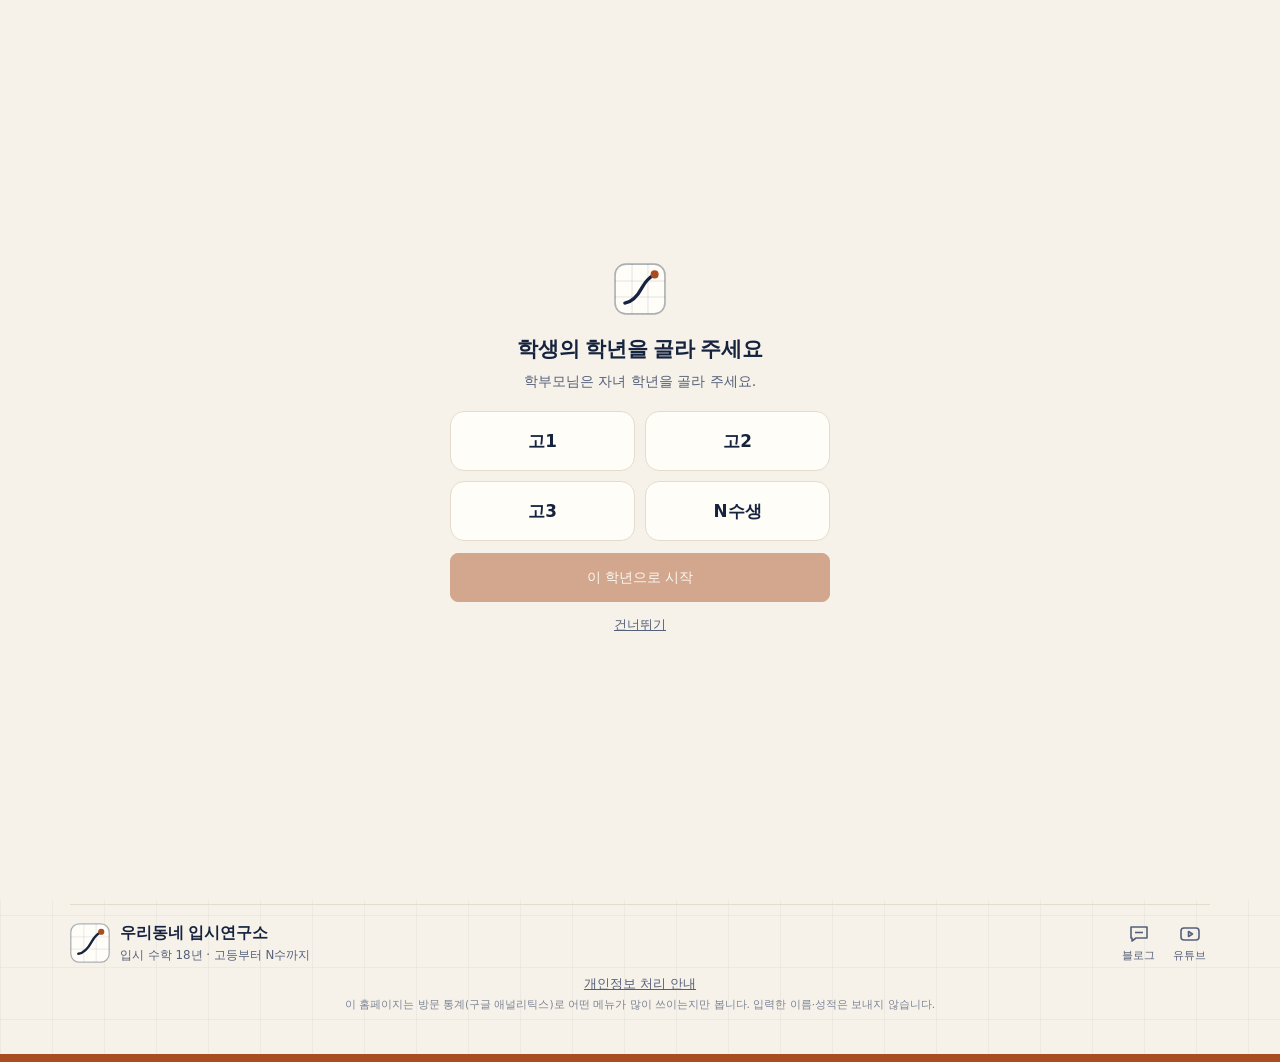
==== index.html @ e2483546 "홈페이지: #shop 같은 주소로 열면 그 화면이 바로 열리게 함 화면 코드는 웹앱 모듈 안에 있어 사이트 스크립트에서 showScreen을 부를 수 없었음 → load 뒤 has" ====
<!doctype html><html><head><script>if(location.hostname==="uridongne-ipsi.co.kr"){var g=document.createElement("script");g.async=true;g.src="https://www.googletagmanager.com/gtag/js?id=G-SG586MWQHP";document.head.appendChild(g);}window.dataLayer=window.dataLayer||[];function gtag(){dataLayer.push(arguments);}gtag("js",new Date());gtag("config","G-SG586MWQHP");</script><link rel="canonical" href="https://uridongne-ipsi.co.kr/"><meta name="naver-site-verification" content="edb2ae7f2415ef2b58a89a210865f5e01ffe690c"><meta name="description" content="내신 계산, 모의고사 대학 라인(이모수), 정시분석기, 입시 정보와 자료함 — 우리동네 입시연구소"><meta property="og:type" content="website"><meta property="og:site_name" content="우리동네 입시연구소"><meta property="og:title" content="우리동네 입시연구소"><meta property="og:description" content="내신 계산, 모의고사 대학 라인(이모수), 정시분석기, 입시 정보와 자료함 — 우리동네 입시연구소"><meta property="og:url" content="https://uridongne-ipsi.co.kr/"><meta property="og:image" content="https://uridongne-ipsi.co.kr/webapp/icon-512.png"><meta charset=utf8><meta name=viewport content="width=device-width,initial-scale=1,maximum-scale=1,viewport-fit=cover"><meta name="apple-mobile-web-app-capable" content="yes"><meta name="mobile-web-app-capable" content="yes"><meta name="apple-mobile-web-app-status-bar-style" content="default"><meta name="apple-mobile-web-app-title" content="입시연구소"><meta name="theme-color" content="#F6F2E9"><meta name="format-detection" content="telephone=no"><link rel="manifest" href="https://uridongne-ipsi.co.kr/webapp/manifest.webmanifest"><link rel="apple-touch-icon" href="https://uridongne-ipsi.co.kr/webapp/icon-180.png"><link rel="icon" type="image/png" href="https://uridongne-ipsi.co.kr/webapp/icon-192.png"><style>:root{color-scheme:light;box-sizing:border-box;padding-top:env(safe-area-inset-top,0px);padding-bottom:env(safe-area-inset-bottom,0px)}html{scroll-padding-top:env(safe-area-inset-top,0px)}body{margin:0;padding:0;font:14px -apple-system,BlinkMacSystemFont,sans-serif;background:#faf9f5;color:#141413}img{max-width:100%}[hidden]:not([hidden=until-found i]){display:none!important}.pg{display:contents}.note b.hl,.why b.hl{color:var(--accent)}.shot.pg-miss{display:none}

.home-ask{display:flex;align-items:center;gap:10px;width:100%;margin-top:10px;padding:10px 14px;border:1.5px solid var(--accent);border-radius:14px;background:var(--surface);color:inherit;font:inherit;text-align:left;cursor:pointer}
.home-ask-copy{display:grid;gap:2px;flex:1;min-width:0}.home-ask-copy b{font-family:var(--f-title);font-size:.98rem;color:var(--navy)}.home-ask-copy small{font-size:.76rem;color:var(--muted)}
</style>  <script type="module" crossorigin src="https://uridongne-ipsi.co.kr/webapp/assets/index-GTNcBRle.js"></script>

<style id="site-css">
/* ===== 사이트 위쪽 메뉴 ===== */
.site-h{position:sticky;top:0;z-index:50;background:color-mix(in srgb,var(--bg) 92%,transparent);backdrop-filter:blur(8px);-webkit-backdrop-filter:blur(8px);border-bottom:1px solid var(--line)}
.site-h-in{max-width:1180px;margin:0 auto;display:flex;align-items:center;gap:18px;padding:10px 20px;min-height:60px;box-sizing:border-box}
.site-brand{display:flex;align-items:center;gap:10px;color:var(--ink);text-decoration:none;font-family:var(--f-title);font-weight:700;font-size:1.06rem;white-space:nowrap;flex:none}
.site-brand .mark{width:36px;height:36px}
.site-nav{display:flex;gap:2px;flex:1;min-width:0;justify-content:center}
.sn-i{padding:8px 11px;border-radius:999px;color:var(--ink);text-decoration:none;font-size:.92rem;white-space:nowrap}
.sn-i:hover{background:var(--sunk)}
.sn-i.on{background:var(--navy);color:var(--navy-ink);font-weight:600}
.site-tools{display:flex;align-items:center;gap:8px;flex:none}
.site-tools .grade-btn{height:38px}
.site-app{padding:8px 13px;border:1.5px solid var(--accent);border-radius:999px;color:var(--accent);text-decoration:none;font-size:.86rem;font-weight:600;white-space:nowrap}
.site-menu-btn{display:none;width:40px;height:40px;border:1px solid var(--line);border-radius:12px;background:var(--surface);flex-direction:column;justify-content:center;align-items:center;gap:4px;cursor:pointer;padding:0}
.site-menu-btn span{display:block;width:17px;height:2px;border-radius:2px;background:var(--ink)}
.site-drawer{max-width:1180px;margin:0 auto;padding:6px 16px 14px;display:grid;grid-template-columns:1fr 1fr;gap:6px;box-sizing:border-box}
.site-drawer[hidden]{display:none}
.site-drawer .sn-i{background:var(--surface);border:1px solid var(--line);border-radius:12px;padding:11px 12px}
.site-drawer .sn-i.on{background:var(--navy);border-color:var(--navy);color:var(--navy-ink)}
.sd-ext{grid-column:1/-1;display:flex;gap:14px;justify-content:center;padding-top:6px}
.sd-ext a{color:var(--muted);font-size:.86rem}
/* 앱 첫 화면 맨 위(로고·학년·밝기)는 위쪽 메뉴가 대신함 */
#home-screen .home-top{display:none}
@media (max-width:1079px){
  .site-nav,.site-app{display:none}
  .site-menu-btn{display:flex}
  .site-h-in{padding:8px 14px;min-height:56px;gap:10px;justify-content:space-between}
  .site-brand{font-size:.98rem}.site-brand .mark{width:32px;height:32px}
  .site-tools .grade-btn{height:36px;padding:0 10px}
  .site-tools .theme-toggle{width:38px;height:38px}
}
@media (max-width:380px){.site-brand span{font-size:.9rem}.site-tools{gap:5px}}

/* ===== 정시 분석기 화면 ===== */
#analyzer-screen.site-wide{max-width:1180px}
.site-home-btn{align-self:flex-start}
.an-head{display:flex;flex-wrap:wrap;align-items:baseline;gap:6px 14px;margin:0 0 4px}
.an-head h1{margin:0;font-family:var(--f-title);font-size:1.35rem;color:var(--navy)}
.an-head p{margin:0;color:var(--muted);font-size:.9rem;flex:1;min-width:220px}
.an-open{color:var(--accent);font-size:.86rem;font-weight:600;text-decoration:none;white-space:nowrap}
.an-frame{display:block;width:100%;height:calc(100vh - 150px);min-height:640px;border:0;background:transparent}

/* ===== 안내 화면 사진: 넓은 화면에서 너무 커지지 않게(누르면 크게 보기는 그대로) ===== */
@media (min-width:700px){.sub-screen .shot{max-width:400px;width:100%;margin-inline:auto}}

/* ===== 유료 서비스 모음 화면 ===== */
.pd-title{font-family:var(--f-title);font-size:1.35rem;color:var(--navy);margin:8px 0 4px}
.pd-desc{color:var(--muted);margin:0 0 14px;font-size:.9rem}
#paid-slot .paid>h2,#paid-slot .paid>.paid-h{display:none}

/* ===== 휴대폰: 첫 화면 정시분석기 칸(2026-11-22, PC는 큰 칸이 있어 숨김) ===== */
a.m-an{text-decoration:none;border-color:var(--line);margin:0;box-sizing:border-box}
/* ===== PC 넓은 화면: 첫 화면을 두 칸으로 ===== */
.site-hero{display:none}
@media (min-width:1080px){
  body{font-size:15px}
  #home-screen .home-inner{width:min(100%,1140px)}
  a.m-an{display:none}
  .site-hero{display:grid;grid-template-columns:1.35fr 1fr 1fr 1fr;gap:14px;margin:14px 0 6px}
  .hero-copy{display:flex;flex-direction:column;justify-content:center;padding:6px 10px 6px 2px}
  .hero-copy h1{margin:0 0 8px;font-family:var(--f-title);font-size:1.75rem;line-height:1.35;color:var(--navy)}
  .hero-copy p{margin:0;color:var(--muted);font-size:.95rem;line-height:1.6}
  .hero-card{display:flex;flex-direction:column;gap:8px;text-align:left;padding:20px 20px 18px;border:1px solid var(--line);border-radius:18px;background:var(--surface);color:var(--ink);cursor:pointer;font:inherit;min-height:150px;transition:transform .15s,border-color .15s}
  a.hero-card{text-decoration:none}
  .hero-card:hover{transform:translateY(-2px);border-color:var(--accent)}
  .hero-card small{color:var(--accent);font-weight:700;font-size:.78rem;letter-spacing:.02em}
  .hero-card b{font-family:var(--f-title);font-size:1.22rem;line-height:1.35;color:var(--navy)}
  .hero-card span{color:var(--muted);font-size:.86rem;line-height:1.5;margin-top:auto}
  #home-screen .home-duo{display:none}
  .site-cols{display:grid;grid-template-columns:minmax(0,1.6fr) minmax(0,1fr);grid-template-areas:"wkh ." "wk me" "info side";column-gap:18px;row-gap:12px;align-items:start;margin-top:6px}
  .site-cols>#wk-duo,.site-cols>.me-row,.site-cols>.hinfo,.site-cols>.site-col{align-self:stretch}
  .site-cols>.site-col>*{flex:1 1 auto}
  .site-cols>.me-row>*{height:auto}
  .site-col{display:flex;flex-direction:column;gap:12px;min-width:0}
  .site-col>*,.site-cols>*{margin-top:0!important;margin-bottom:0!important}
  #home-screen .paid{margin-top:22px}
  #home-screen .paid .paid-grid,#paid-slot .paid-grid{grid-template-columns:repeat(4,minmax(0,1fr))}
  .sub-screen.wrap,#calculator-screen.wrap{max-width:880px}
}
</style>
</head><body>
<header class="site-h" id="site-h">
 <div class="site-h-in">
  <a class="site-brand" href="#" aria-label="우리동네 입시연구소 홈"><svg class="mark" viewBox="0 0 96 96" fill="none" aria-hidden="true"><rect class="frame" x="2" y="2" width="92" height="92" rx="20" stroke-width="3"/><path class="gl" d="M33.33 2V94M62.67 2V94M2 33.33H94M2 62.67H94" stroke-width="1.5"/><path class="cv" d="M20 74C34 72 44 60 52 45C59 32 68 25 75 21" stroke-width="6" stroke-linecap="round"/><circle class="dot" cx="75" cy="21" r="7.4"/></svg><span>우리동네 입시연구소</span></a>
  <nav class="site-nav" id="site-nav" aria-label="메뉴"><a class="sn-i" href="#calc" data-sn="calc diag">내신 계산</a><a class="sn-i" href="#imosu" data-sn="imosu">이모수</a><a class="sn-i an-link" href="https://uridongne-jeongsi.pages.dev/" data-sn="analyzer">정시분석기</a><a class="sn-i" href="#info" data-sn="info terms">입시 정보</a><a class="sn-i" href="#math" data-sn="math">이번 주 수학</a><a class="sn-i" href="#jaryo" data-sn="jaryo">자료함</a><a class="sn-i" href="#paid" data-sn="paid shop ck jeongsi jsga jsbon jsapply mg season">유료 서비스</a><a class="sn-i" href="#ask" data-sn="ask">물어보기</a></nav>
  <div class="site-tools" id="site-tools">
   <a class="site-app" href="https://uridongne-ipsi.co.kr/app/?utm_source=site" target="_blank" rel="noopener">앱 받기</a>
   <button class="theme-toggle" type="button" data-theme-toggle aria-label="어두운 화면으로 바꾸기"><svg class="ic-moon" viewBox="0 0 24 24" aria-hidden="true"><path d="M20 14.5A8 8 0 0 1 9.5 4a8 8 0 1 0 10.5 10.5z"/></svg><svg class="ic-sun" viewBox="0 0 24 24" aria-hidden="true"><circle cx="12" cy="12" r="4.2"/><path d="M12 2.5v2.3M12 19.2v2.3M4.6 4.6l1.6 1.6M17.8 17.8l1.6 1.6M2.5 12h2.3M19.2 12h2.3M4.6 19.4l1.6-1.6M17.8 6.2l1.6-1.6"/></svg></button>
   <button class="site-menu-btn" id="site-menu-btn" type="button" aria-label="메뉴 열기" aria-expanded="false"><span></span><span></span><span></span></button>
  </div>
 </div>
 <nav class="site-drawer" id="site-drawer" hidden aria-label="전체 메뉴">
  <a class="sn-i" href="#" data-sn="">홈</a><a class="sn-i" href="#calc" data-sn="calc diag">내신 계산</a><a class="sn-i" href="#imosu" data-sn="imosu">이모수</a><a class="sn-i an-link" href="https://uridongne-jeongsi.pages.dev/" data-sn="analyzer">정시분석기</a><a class="sn-i" href="#info" data-sn="info terms">입시 정보</a><a class="sn-i" href="#math" data-sn="math">이번 주 수학</a><a class="sn-i" href="#jaryo" data-sn="jaryo">자료함</a><a class="sn-i" href="#paid" data-sn="paid shop ck jeongsi jsga jsbon jsapply mg season">유료 서비스</a><a class="sn-i" href="#ask" data-sn="ask">물어보기</a><a class="sn-i" href="#about" data-sn="about">운영자 소개</a>
  <div class="sd-ext"><a href="https://uridongne-ipsi.co.kr/app/?utm_source=site" target="_blank" rel="noopener">앱 받기 ↗</a><a href="https://blog.naver.com/kwon_th" target="_blank" rel="noopener">블로그 ↗</a><a href="https://www.youtube.com/@uridongne_ipsi" target="_blank" rel="noopener">유튜브 ↗</a></div>
 </nav>
</header>

<title>우리동네 입시연구소</title>

<style>
/* Layout: 브랜드 줄 → 누적 요약 → 목표 역산 → 학기 입력표 → 학기별 평균 → 브랜드 하단. 우리동네 입시연구소 규격(네이비·클레이·아이보리, 모눈 배경, Gowun Batang 제목) */
:root{
  --bg:#F6F2E9; --grid:rgba(22,35,63,.045); --surface:#FFFDF8; --sunk:#F8F4EB; --ink:#16233F; --muted:#55607A; --line:#E3DCCC;
  --accent:#A84D1F; --accent-ink:#ffffff; --accent-soft:#F4E4D8; --navy:#16233F; --navy-ink:#F6F2E9;
  --warn:#93580f; --warn-soft:#f6ead2; --bad:#a8322c; --bad-soft:#f8e1de; --good:#2f6b45; --good-soft:#e2efe4;
  --g1:#2f6b45; --g1s:#e2efe4; --g2:#2c4f86; --g2s:#e3e9f4; --g3:#85600c; --g3s:#f6ebd0; --g4:#A84D1F; --g4s:#F4E4D8; --g5:#a8322c; --g5s:#f8e1de;
  --f-title:"Gowun Batang", "Nanum Myeongjo", "AppleMyungjo", serif;
  --f-ui:"IBM Plex Sans KR", "Apple SD Gothic Neo", "Malgun Gothic", system-ui, sans-serif;
  --f-num:"IBM Plex Mono", ui-monospace, "SFMono-Regular", Menlo, monospace;
  --r:12px;
}
@media (prefers-color-scheme: dark){ :root:not([data-theme="light"]){
  --bg:#0F1729; --grid:rgba(241,236,225,.035); --surface:#16233F; --sunk:#132038; --ink:#F1ECE1; --muted:#A3ACC0; --line:#283859;
  --accent:#DB8656; --accent-ink:#1b0f07; --accent-soft:#3a2518; --navy:#F1ECE1; --navy-ink:#16233F;
  --warn:#e3a95a; --warn-soft:#3a2c17; --bad:#f08079; --bad-soft:#3d1f1d; --good:#7cc796; --good-soft:#1b3324;
  --g1:#7cc796; --g1s:#1b3324; --g2:#93b4ec; --g2s:#1f2e4d; --g3:#e3b852; --g3s:#372d14; --g4:#DB8656; --g4s:#3a2518; --g5:#f08079; --g5s:#3d1f1d;
  color-scheme:dark }}
:root[data-theme="dark"]{
  --bg:#0F1729; --grid:rgba(241,236,225,.035); --surface:#16233F; --sunk:#132038; --ink:#F1ECE1; --muted:#A3ACC0; --line:#283859;
  --accent:#DB8656; --accent-ink:#1b0f07; --accent-soft:#3a2518; --navy:#F1ECE1; --navy-ink:#16233F;
  --warn:#e3a95a; --warn-soft:#3a2c17; --bad:#f08079; --bad-soft:#3d1f1d; --good:#7cc796; --good-soft:#1b3324;
  --g1:#7cc796; --g1s:#1b3324; --g2:#93b4ec; --g2s:#1f2e4d; --g3:#e3b852; --g3s:#372d14; --g4:#DB8656; --g4s:#3a2518; --g5:#f08079; --g5s:#3d1f1d;
  color-scheme:dark }

*{box-sizing:border-box}
body{background-color:var(--bg);background-image:repeating-linear-gradient(0deg,var(--grid) 0 1px,transparent 1px 52px),repeating-linear-gradient(90deg,var(--grid) 0 1px,transparent 1px 52px);color:var(--ink);font-family:var(--f-ui);font-size:15px;line-height:1.55;border-bottom:8px solid var(--accent)}
.wrap{max-width:1080px;margin:0 auto;padding-inline:16px;padding-block:24px 56px;display:flex;flex-direction:column;gap:20px}
h1,h2,h3{margin:0;text-wrap:balance}
h1{font-family:var(--f-title);font-size:2rem;font-weight:700;letter-spacing:-.01em;line-height:1.3}
h2{font-family:var(--f-title);font-size:1.2rem;font-weight:700}
.mark{display:block;flex:none}
.mark .frame{fill:var(--surface);stroke:var(--navy);stroke-opacity:.34}
.mark .gl{stroke:var(--navy);stroke-opacity:.15}
.mark .cv{stroke:var(--navy)}
.mark .dot{fill:var(--accent)}
.num{font-family:var(--f-num);font-variant-numeric:tabular-nums}
.muted{color:var(--muted)}
.small{font-size:.82rem}
button,input,select{font:inherit;color:inherit}
:focus-visible{outline:2px solid var(--accent);outline-offset:2px}

/* header */
.head{display:flex;flex-direction:column;gap:14px}
.brandrow{display:flex;align-items:center;gap:10px;font-weight:600;color:var(--navy);letter-spacing:.01em}
.titlerow{display:flex;flex-wrap:wrap;align-items:flex-end;justify-content:space-between;gap:12px}
.head p{margin:4px 0 0;font-size:.88rem}
.who{display:flex;align-items:center;gap:8px}
.who label{font-size:.82rem;color:var(--muted)}
.who input{width:150px;padding:8px 10px;border:1px solid var(--line);border-radius:8px;background:var(--surface)}

.notice{display:flex;flex-wrap:wrap;align-items:center;justify-content:space-between;gap:10px;background:var(--warn-soft);color:var(--warn);border-radius:var(--r);padding:10px 14px;font-size:.88rem}
.notice[hidden]{display:none!important}

.btn{border:1px solid var(--line);background:var(--surface);border-radius:8px;padding:7px 12px;cursor:pointer;font-size:.86rem;font-weight:500}
.btn:hover{border-color:var(--accent);color:var(--accent)}
.btn.primary{background:var(--accent);color:var(--accent-ink);border-color:var(--accent)}
.btn.primary:hover{color:var(--accent-ink);filter:brightness(1.07)}
.btn.ghost{border-color:transparent;background:transparent}
.btn.danger:hover{border-color:var(--bad);color:var(--bad)}

/* summary tiles */
.tiles{display:grid;grid-template-columns:repeat(5,minmax(0,1fr));gap:10px}
.tile{background:var(--surface);border:1px solid var(--line);border-radius:var(--r);padding:14px 14px 12px;display:flex;flex-direction:column;gap:2px;cursor:pointer;text-align:left}
.tile:hover{border-color:var(--accent)}
.tile.on{border-color:var(--accent);box-shadow:inset 0 0 0 1px var(--accent)}
.tile .lab{font-size:.8rem;color:var(--muted);font-weight:600;letter-spacing:.02em}
.tile .val{font-size:1.9rem;font-weight:600;line-height:1.15}
.tile .meta{font-size:.76rem;color:var(--muted)}
@media (max-width:760px){.tiles{grid-template-columns:repeat(3,minmax(0,1fr))}}
@media (max-width:440px){.tiles{grid-template-columns:repeat(2,minmax(0,1fr))}}

/* target panel */
.panel{background:var(--surface);border:1px solid var(--line);border-radius:var(--r);padding:18px}
.target{display:grid;grid-template-columns:260px minmax(0,1fr);gap:22px}
@media (max-width:760px){.target{grid-template-columns:minmax(0,1fr)}}
.tctl{display:flex;flex-direction:column;gap:12px}
.field{display:flex;flex-direction:column;gap:4px}
.field label{font-size:.8rem;color:var(--muted);font-weight:600}
.field select,.field input{padding:9px 10px;border:1px solid var(--line);border-radius:8px;background:var(--sunk)}
.field input.big{font-family:var(--f-num);font-size:1.3rem;font-weight:600}
.facts{display:grid;grid-template-columns:auto 1fr;gap:4px 12px;font-size:.85rem;margin:0}
.facts dt{color:var(--muted)} .facts dd{margin:0;text-align:right}
.tres{display:flex;flex-direction:column;gap:14px;min-width:0}
.need{display:flex;align-items:baseline;flex-wrap:wrap;gap:6px 14px}
.need .big{font-size:2.6rem;font-weight:600;line-height:1}
.need .cap{font-size:.9rem;color:var(--muted)}
.state{display:inline-block;padding:3px 10px;border-radius:999px;font-size:.8rem;font-weight:600}
.state.ok{background:var(--good-soft);color:var(--good)}
.state.hard{background:var(--warn-soft);color:var(--warn)}
.state.no{background:var(--bad-soft);color:var(--bad)}
.state.done{background:var(--accent-soft);color:var(--accent)}
.say{margin:0;font-size:.95rem}
.say b{font-weight:700}
.mix{display:flex;height:30px;border-radius:7px;overflow:hidden;border:1px solid var(--line)}
.mix div{display:flex;align-items:center;justify-content:center;font-size:.78rem;font-weight:600;white-space:nowrap;overflow:hidden}
.scen{display:grid;grid-template-columns:repeat(5,minmax(0,1fr));gap:6px}
.scen div{background:var(--sunk);border-radius:8px;padding:8px 6px;text-align:center;font-size:.76rem;color:var(--muted)}
.scen div b{display:block;font-family:var(--f-num);font-size:1.05rem;color:var(--ink);font-weight:600}
.scen div.hit{outline:1.5px solid var(--good)}
.scen-h{font-size:.8rem;color:var(--muted);font-weight:600;margin:0 0 6px}

/* grade chips */
.g{display:inline-flex;align-items:center;justify-content:center;min-width:26px;height:24px;padding:0 6px;border-radius:6px;font-family:var(--f-num);font-weight:600;font-size:.85rem}
.g1{background:var(--g1s);color:var(--g1)} .g2{background:var(--g2s);color:var(--g2)} .g3{background:var(--g3s);color:var(--g3)} .g4{background:var(--g4s);color:var(--g4)} .g5{background:var(--g5s);color:var(--g5)}

/* semesters */
.semhead{display:flex;flex-wrap:wrap;align-items:center;justify-content:space-between;gap:10px;margin-bottom:12px}
.tabs{display:flex;flex-wrap:wrap;gap:6px}
.tab{border:1px solid var(--line);background:var(--sunk);border-radius:8px;padding:6px 12px;cursor:pointer;display:flex;align-items:center;gap:6px;font-size:.88rem;font-weight:600}
.tab .dot{width:7px;height:7px;border-radius:50%;background:var(--muted)}
.tab .dot.done{background:var(--accent)}
.tab.on{background:var(--accent);border-color:var(--accent);color:var(--accent-ink)}
.tab.on .dot{background:var(--accent-ink)}
.seg{display:inline-flex;border:1px solid var(--line);border-radius:8px;overflow:hidden}
.seg button{border:0;background:transparent;padding:6px 12px;cursor:pointer;font-size:.84rem}
.seg button.on{background:var(--accent-soft);color:var(--accent);font-weight:600}
.semtools{display:flex;flex-wrap:wrap;align-items:center;gap:8px;margin-bottom:10px}
.scroll{overflow-x:auto;border:1px solid var(--line);border-radius:8px}
table{border-collapse:collapse;width:100%;font-size:.88rem}
th,td{padding:7px 8px;border-bottom:1px solid var(--line);text-align:left;vertical-align:middle}
th{background:var(--sunk);font-size:.78rem;color:var(--muted);font-weight:600;white-space:nowrap}
tr:last-child td{border-bottom:0}
.rows select,.rows input[type=text],.rows input[type=number]{padding:6px 8px;border:1px solid var(--line);border-radius:6px;background:var(--surface)}
.rows input[type=text]{width:100%;min-width:140px}
.rows input[type=number]{width:62px;font-family:var(--f-num)}
.rows .c-grp select{min-width:118px}
.chk{display:flex;align-items:center;gap:5px;white-space:nowrap;font-size:.8rem;color:var(--muted)}
.tag{font-size:.74rem;color:var(--muted);white-space:nowrap}
.tag.warn{color:var(--warn)}
.x{border:0;background:transparent;cursor:pointer;color:var(--muted);font-size:1.1rem;line-height:1;padding:4px 8px;border-radius:6px}
.x:hover{color:var(--bad);background:var(--bad-soft)}
.empty{padding:22px;text-align:center;color:var(--muted);font-size:.9rem}
/* 휴대폰: 과목 한 줄을 카드 3줄로 (교과군·삭제 / 과목명 / 학점·등급·표시만) */
@media (max-width:640px){
  .scroll:has(> table.rows){overflow:visible;border:0}
  table.rows,table.rows tbody{display:block}
  table.rows thead{display:none}
  table.rows tr{display:grid;grid-template-columns:1fr 1fr auto;grid-template-areas:"grp grp del" "name name name" "cr g ach";gap:8px 10px;align-items:end;padding:12px;border:1px solid var(--line);border-radius:10px;background:var(--surface);margin-bottom:10px}
  table.rows tr:has(> td.empty){display:block;border-style:dashed}
  table.rows td{padding:0;border:0;min-width:0}
  table.rows td:nth-child(1){grid-area:grp}
  table.rows td:nth-child(2){grid-area:name}
  table.rows td:nth-child(3){grid-area:cr}
  table.rows td:nth-child(4){grid-area:g}
  table.rows td:nth-child(5){grid-area:ach;padding-bottom:8px}
  table.rows td:nth-child(6){grid-area:del;text-align:right}
  table.rows td:nth-child(3)::before,table.rows td:nth-child(4)::before{display:block;font-size:.74rem;color:var(--muted);font-weight:600;margin-bottom:3px}
  table.rows td:nth-child(3)::before{content:"학점"}
  table.rows td:nth-child(4)::before{content:"등급 / 성취도"}
  .rows select,.rows input[type=text],.rows input[type=number]{width:100%;min-width:0}
  .rows .c-grp select{min-width:0}
  .rows td:nth-child(4) .tag{display:block;padding:8px 0}
}
.semfoot{display:flex;flex-wrap:wrap;gap:6px 18px;margin-top:10px;font-size:.84rem;color:var(--muted)}

.matrix th:first-child,.matrix td:first-child{white-space:nowrap}
.matrix td.n{font-family:var(--f-num);text-align:right}
.matrix th.n{text-align:right}
.matrix tr.total td{font-weight:700;background:var(--accent-soft)}
.matrix tr.plan td{color:var(--muted)}

.notes{font-size:.82rem;color:var(--muted);margin:0;padding-left:18px;display:flex;flex-direction:column;gap:3px}
.confirm{display:inline-flex;align-items:center;gap:6px;font-size:.84rem}
.confirm[hidden]{display:none!important}
.filebar{display:flex;flex-wrap:wrap;align-items:center;gap:8px;margin-top:-6px}
.filebar-actions,.admin-tools{display:flex;flex-wrap:wrap;align-items:center;gap:8px}
.msg{font-size:.84rem;color:var(--muted)}
.msg.ok{color:var(--good)} .msg.err{color:var(--bad)}
.theme-control{display:inline-flex;align-items:center;gap:7px;color:var(--muted);font-size:.76rem;font-weight:600;white-space:nowrap}
.theme-control select{min-height:36px;padding:6px 26px 6px 10px;border:1px solid var(--line);border-radius:8px;background:var(--surface);color:var(--ink);font:inherit}
.calculator-topbar{display:flex;align-items:center;justify-content:space-between;gap:12px;flex-wrap:wrap}
.calculator-topbar .theme-toggle{margin-left:auto}
.theme-toggle{display:grid;place-items:center;width:42px;height:42px;flex:none;border:1px solid var(--line);border-radius:999px;background:var(--surface);color:var(--ink);cursor:pointer;padding:0}
.theme-toggle:hover{border-color:var(--accent);color:var(--accent)}
.theme-toggle svg{width:20px;height:20px;fill:none;stroke:currentColor;stroke-width:1.8;stroke-linecap:round;stroke-linejoin:round}
.theme-toggle .ic-moon{fill:currentColor;stroke:none}
:root[data-theme="dark"] .theme-toggle .ic-moon,:root:not([data-theme="dark"]) .theme-toggle .ic-sun{display:none}
.home-top{flex-wrap:nowrap!important}
.confirm-layer{position:fixed;inset:0;z-index:60;display:grid;place-items:center;padding:24px;background:rgba(10,16,30,.62)}
.confirm-box{width:min(100%,420px);padding:22px;border:1px solid var(--line);border-radius:16px;background:var(--surface);box-shadow:0 20px 60px rgba(0,0,0,.28)}
.confirm-box h2{margin:0 0 8px}
.confirm-box p{margin:0;color:var(--muted);line-height:1.65}
.confirm-actions{display:flex;justify-content:flex-end;flex-wrap:wrap;gap:8px;margin-top:18px}
.confirm-actions .btn.danger{background:var(--accent);border-color:var(--accent);color:var(--accent-ink)}
.msg:empty{display:none}
.filebar .msg{flex-basis:100%}
.brandfoot{display:flex;flex-direction:column;gap:12px;padding-top:20px;border-top:1px solid var(--line)}
.bf-top{display:flex;align-items:center;gap:12px}
.bf-top b{display:block;font-family:var(--f-title);font-size:1.1rem;color:var(--navy)}
.bf-top span{font-size:.84rem;color:var(--muted)}
.bf-links{display:flex;flex-wrap:wrap;gap:8px}
.bf-links a{display:inline-flex;align-items:center;gap:6px;padding:7px 14px;border-radius:999px;font-size:.86rem;font-weight:600;text-decoration:none;border:1px solid var(--line);color:var(--ink);background:var(--surface)}
.bf-links a.main{background:var(--accent);border-color:var(--accent);color:var(--accent-ink)}
.bf-links a:hover{border-color:var(--accent)}
.brandfoot p{margin:0;font-size:.8rem;color:var(--muted)}
.ov{position:fixed;inset:0;z-index:50;background:rgba(10,16,30,.62);display:flex;align-items:flex-start;justify-content:center;overflow-y:auto;padding:calc(16px + env(safe-area-inset-top,0px)) 16px calc(16px + env(safe-area-inset-bottom,0px))}
.ov-box{background:var(--surface);border-radius:var(--r);padding:14px;display:flex;flex-direction:column;gap:12px;width:100%;max-width:560px}
.ov-head{display:flex;align-items:center;justify-content:space-between;gap:10px;font-size:.88rem}
.ov-box img{width:100%;height:auto;border-radius:8px;border:1px solid var(--line);-webkit-touch-callout:default;user-select:auto}
.copybox{width:100%;height:140px;font-family:var(--f-num);font-size:.8rem;padding:10px;border:1px solid var(--line);border-radius:8px;background:var(--surface)}

/* 첫 화면: 계산기를 우선 보여주고, 준비 중인 기능을 아래에 이어 배치 */
.home-screen{min-height:100svh;padding:24px 20px 28px;display:flex;justify-content:center;align-items:flex-start}
.home-inner{width:min(100%,680px);display:flex;flex-direction:column;gap:16px;padding:10px 0 12px}
.home-top{display:flex;align-items:center;justify-content:space-between;flex-wrap:wrap;gap:10px 14px}
.home-brand{display:flex;align-items:center;gap:12px;color:var(--navy);font-weight:700;font-size:1rem}
.home-brand .mark{width:48px;height:48px}
.home-kicker{margin:0;color:var(--accent);font-size:.78rem;font-weight:700;letter-spacing:.12em}
.home-title{max-width:12ch;font-size:clamp(2.2rem,9vw,4.1rem);line-height:1.22}
.home-description{margin:-7px 0 0;color:var(--muted);font-size:1rem}
.home-tool{width:100%;display:flex;align-items:center;gap:14px;padding:18px 20px;border:1px solid var(--line);border-radius:16px;background:var(--surface);color:var(--ink);text-align:left;cursor:pointer;box-shadow:0 10px 30px rgba(22,35,63,.07)}
.home-tool:hover{border-color:var(--accent);transform:translateY(-1px)}
.home-tool-number{display:grid;place-items:center;width:44px;height:44px;flex:none;border-radius:12px;background:var(--accent-soft);color:var(--accent);font-family:var(--f-num);font-weight:700}
.home-tool-copy{display:flex;flex:1;flex-direction:column;gap:3px}
.home-tool-copy b{font-size:1.05rem}
.home-tool-copy small{color:var(--muted);font-size:.83rem}
.home-tool-arrow{font-size:1.5rem;color:var(--accent)}
.home-note{margin:0 0 3px;color:var(--muted);font-size:.82rem}
.home-features{display:grid;gap:9px}
.home-feature{display:flex;align-items:center;gap:12px;min-height:68px;padding:10px 14px;border:1px solid var(--line);border-radius:14px;background:var(--surface)}
.home-feature-number{display:grid;place-items:center;width:40px;height:40px;flex:none;border-radius:11px;background:var(--accent-soft);color:var(--accent);font-family:var(--f-num);font-weight:700}
.home-feature-copy{display:grid;gap:2px;min-width:0}
.home-feature-copy b{font-size:.95rem}
.home-feature-copy b span{color:var(--muted);font-size:.84rem;font-weight:500}
.home-feature-copy small{color:var(--muted);font-size:.78rem}
.home-feature-copy a{width:max-content;max-width:100%;color:var(--accent);font-size:.78rem;text-decoration:underline;text-underline-offset:2px}
.home-privacy{font-size:.8rem;color:var(--muted)}
.home-privacy a{color:inherit}
.home-privacy{margin-top:4px}
.calculator-home{align-self:flex-start}
@media (prefers-reduced-motion:reduce){.home-tool{transition:none}}
@media (max-width:440px){
  .home-screen{padding:18px 18px 24px}
  .home-inner{gap:14px;padding-top:8px}
  .home-tool{padding:15px 14px;gap:11px}
  .home-tool-number{width:42px;height:42px}
  .home-feature{min-height:62px;padding:9px 11px}
}
/* 1.7 첫 화면 개편 */
.home-title{max-width:none;font-size:clamp(1.7rem,7vw,2.6rem);line-height:1.3;margin:6px 0 0}
.home-duo{display:grid;grid-template-columns:1fr 1fr;gap:10px}
.home-big{display:flex;flex-direction:column;gap:7px;padding:16px 14px;border:1.5px solid var(--accent);border-radius:16px;background:var(--accent-soft);color:var(--ink);text-align:left;text-decoration:none;cursor:pointer;font:inherit}
.home-big b{font-family:var(--f-title);font-size:1.08rem;line-height:1.35;color:var(--navy)}
.home-big span{font-size:.8rem;color:var(--muted);line-height:1.45}
.home-big small{margin-top:auto;font-size:.76rem;color:var(--accent);font-weight:600}
.home-big b,.home-big span,.home-big small{word-break:keep-all}
button.home-feature{width:100%;font:inherit;color:inherit;text-align:left;cursor:pointer}
.home-split{align-items:flex-start}
.split-body{display:grid;flex:1;min-width:0}
.split-body>b{font-size:.95rem;padding:2px 0 6px}
.split-row{display:flex;align-items:center;justify-content:space-between;gap:10px;min-height:52px;padding:8px 0;border:0;border-top:1px solid var(--line);background:none;color:inherit;font:inherit;text-align:left;text-decoration:none;cursor:pointer;width:100%}
.split-row span{display:grid;gap:2px;color:var(--accent);font-weight:600;font-size:.9rem}
.split-row small{color:var(--muted);font-weight:400;font-size:.76rem}
.split-row i{font-style:normal;color:var(--muted);font-size:1.2rem}
.jr-blog{display:block;margin:0 0 12px;padding:11px 14px;border:1px dashed var(--line);border-radius:12px;color:var(--accent);font-size:.86rem;font-weight:600;text-decoration:none}
.home-feature-copy{flex:1}
.home-feature-copy a{display:block;margin-top:4px;text-decoration:none!important;font-weight:600}
.home-feature-arrow{font-size:1.4rem;color:var(--accent)}
.sub-screen{display:flex;flex-direction:column;gap:14px;min-height:calc(100svh - 48px);box-sizing:border-box}
.sub-title{font-family:var(--f-title);font-size:1.6rem;margin:6px 0 0;color:var(--navy)}
.sub-desc{margin:-6px 0 4px;color:var(--muted);font-size:.9rem;line-height:1.6}
.link-list{display:grid;gap:9px}
.jr-state{padding:14px 16px;border:1px dashed var(--line);border-radius:14px;color:var(--muted);font-size:.9rem}
.jr-new{display:grid;gap:9px;margin-bottom:18px}.jr-new h2,.jr-group h2{font-size:.86rem;color:var(--muted);margin:0;font-weight:600}
.jr-tabs{margin:4px 0 12px;flex-wrap:wrap}
.jr-tabs button[aria-selected="true"]{background:var(--accent);border-color:var(--accent);color:#fff}
.jr-search{width:100%;box-sizing:border-box;margin:0 0 12px;padding:11px 14px;border:1px solid var(--line);border-radius:12px;background:var(--surface);color:var(--ink);font:inherit}
.jr-group{display:grid;gap:9px;margin-bottom:18px}
.pdf-row{display:flex;flex-direction:column;gap:2px;padding:13px 16px;border:1px solid var(--line);border-radius:14px;background:var(--surface);color:var(--ink);text-decoration:none}
.pdf-row b{font-size:.98rem}.pdf-row small{color:var(--muted);font-size:.8rem}
.pdf-row::after{content:"PDF 열기 ↗";font-size:.74rem;color:var(--accent);font-weight:600;margin-top:4px}
.jr-empty{color:var(--muted);font-size:.88rem;padding:6px 2px}
.link-row{display:flex;flex-direction:column;gap:2px;padding:13px 16px;border:1px solid var(--line);border-radius:14px;background:var(--surface);color:var(--ink);text-decoration:none}
.link-row b{font-size:1rem}.link-row small{color:var(--muted);font-size:.8rem}
.link-row::after{content:"블로그에서 보기 ↗";font-size:.74rem;color:var(--accent);font-weight:600;margin-top:4px}
/* 1.10: 입시 정보 — 블로그 최근 글 3개 + 새 글 N 표시 */
.bl-sec{display:grid;gap:9px;margin-bottom:18px}.bl-sec h2{font-size:.86rem;color:var(--muted);margin:0;font-weight:600}
.bl-row{display:flex;gap:10px;align-items:flex-start;padding:13px 16px;border:1px solid var(--line);border-radius:14px;background:var(--surface);color:var(--ink);text-decoration:none}
.bl-row span{display:grid;gap:4px;min-width:0;flex:1}
.bl-row b{font-size:.95rem;line-height:1.45;display:-webkit-box;-webkit-line-clamp:2;-webkit-box-orient:vertical;overflow:hidden}
.bl-row small{color:var(--muted);font-size:.78rem}
.bl-row .bl-ar{flex:none;color:var(--accent);font-style:normal;font-size:1.1rem;line-height:1.3}
.nbadge{display:inline-grid;place-items:center;min-width:17px;height:17px;padding:0 4px;margin-left:6px;border-radius:9px;background:var(--accent);color:#fff;font-family:var(--f-num);font-size:.66rem;font-weight:700;font-style:normal;line-height:1;vertical-align:2px}
.nbadge[hidden]{display:none}
.split-row .sr-t{font-style:normal}.split-row i.nbadge{color:#fff;font-size:.66rem}
.bl-more{font-size:.8rem;color:var(--accent);font-weight:600;text-decoration:none;justify-self:end}

.career{margin:0;display:grid;gap:0;border:1px solid var(--line);border-radius:14px;background:var(--surface);padding:4px 16px}
.career div{display:flex;gap:14px;padding:12px 0;border-bottom:1px solid var(--line)}
.career div:last-child{border-bottom:0}
.career dt{min-width:84px;color:var(--muted);font-family:var(--f-num);font-size:.85rem;padding-top:1px}
.career dd{margin:0;line-height:1.5}.career dd small{display:block;color:var(--muted);font-size:.8rem;margin-top:3px}
.btn.wide{display:flex;justify-content:center;width:100%;text-decoration:none;padding:13px}
.diag-cta{display:flex;align-items:center;justify-content:space-between;flex-wrap:wrap;gap:10px;padding:14px 16px;border:1.5px dashed var(--accent);border-radius:14px}
.diag-cta p{margin:0;color:var(--muted);font-size:.86rem}
.dq h2{font-size:.95rem;margin:0 0 8px}
.chips{display:flex;flex-wrap:wrap;gap:8px}
.chips button{padding:9px 14px;border:1px solid var(--line);border-radius:999px;background:var(--surface);color:var(--ink);font:inherit;font-size:.9rem;cursor:pointer}
.chips button.on{background:var(--accent);border-color:var(--accent);color:var(--accent-ink);font-weight:600}
.dq input{width:100%;box-sizing:border-box;padding:11px 12px;border:1px solid var(--line);border-radius:10px;background:var(--surface);color:var(--ink);font:inherit}
.dq-done{display:flex;flex-direction:column;gap:10px;padding:14px 16px;border:1px solid var(--accent);border-radius:14px;background:var(--accent-soft)}
.dq-done p{margin:0;line-height:1.6;font-size:.92rem}
/* 1.8: 해설 파일·정시 상담 */
.price-box{display:grid;gap:4px;padding:14px 16px;border:1.5px solid var(--accent);border-radius:14px;background:var(--accent-soft)}
.price-box b{font-family:var(--f-title);font-size:1.05rem;color:var(--navy)}
.price-box span{font-size:.86rem;line-height:1.55}
.two-btn{display:grid;grid-template-columns:1fr 1fr;gap:8px}
.two-btn .btn{color:var(--accent);font-weight:600;display:flex;justify-content:center;align-items:center;text-align:center;text-decoration:none;padding:11px 8px;font-size:.85rem;line-height:1.35}
.sp-day{font-size:.84rem;color:var(--muted);margin:10px 0 6px;font-weight:600}
.sp-row{display:flex;align-items:flex-start;gap:12px;padding:12px 14px;border:1px solid var(--line);border-radius:14px;background:var(--surface);cursor:pointer;margin-bottom:8px}
.sp-row input{width:20px;height:20px;margin:2px 0 0;accent-color:var(--accent);flex:none}
.sp-row div{display:grid;gap:2px}.sp-row b{font-size:.95rem}.sp-row small{color:var(--muted);font-size:.78rem;line-height:1.45}
.sp-row.on{border-color:var(--accent);background:var(--accent-soft)}
.sp-soon{display:inline-block;margin-left:6px;padding:1px 7px;border-radius:999px;background:var(--navy);color:var(--navy-ink);font-size:.7rem;font-weight:600;vertical-align:1px}
.sp-sum{position:sticky;bottom:0;z-index:5;display:flex;justify-content:space-between;align-items:center;gap:10px;padding:12px 16px;border-radius:14px;background:var(--navy);color:var(--navy-ink);font-size:.9rem;box-shadow:0 -4px 14px rgba(0,0,0,.12)}
.sp-sum b{font-family:var(--f-num);font-size:1.05rem}
.fine{margin:0;padding:12px 14px;border:1px solid var(--line);border-radius:12px;font-size:.8rem;line-height:1.6;color:var(--muted)}
.fine li{margin:0 0 4px}.fine ul{margin:0;padding-left:18px}
.dq textarea{width:100%;box-sizing:border-box;min-height:84px;padding:11px 12px;border:1px solid var(--line);border-radius:10px;background:var(--surface);color:var(--ink);font:inherit;resize:vertical}
.dq small.hint{display:block;color:var(--muted);font-size:.78rem;margin:-4px 0 8px;line-height:1.5}
.js-card{display:grid;gap:3px;padding:13px 16px;border:1px solid var(--line);border-radius:14px;background:var(--surface)}
.js-card b{font-size:1rem}.js-card small{color:var(--muted);font-size:.8rem;line-height:1.5}
.js-card em{font-style:normal;margin-left:4px;color:var(--accent);font-weight:700;font-size:1rem}
.js-steps{margin:0;padding-left:20px;font-size:.86rem;line-height:1.65}
/* 1.8: 정시 상담 상세·첨삭 */
.big-choice{display:grid;gap:10px}
.big-choice button{display:grid;gap:4px;padding:16px;border:1.5px solid var(--accent);border-radius:16px;background:var(--accent-soft);color:var(--ink);font:inherit;text-align:left;cursor:pointer}
.big-choice b{font-family:var(--f-title);font-size:1.15rem;color:var(--navy)}
.big-choice span{font-size:.84rem;color:var(--muted);line-height:1.5}
.big-choice small{font-size:.8rem;color:var(--accent);font-weight:700}
.ask-card{display:grid;gap:8px;padding:16px;border:1px solid var(--line);border-radius:16px;background:var(--surface)}
.ask-card .ask-step{font-family:var(--f-num);font-weight:700;color:var(--accent);font-size:.8rem;letter-spacing:.04em}
.ask-card h2{margin:0;font-family:var(--f-title);font-size:1.12rem;color:var(--navy)}
.ask-card p{margin:0;font-size:.88rem;line-height:1.6}
.ask-card ul{margin:0;padding:10px 12px;list-style:none;display:grid;gap:4px;background:var(--bg);border-radius:10px;font-size:.84rem;color:var(--muted)}
.ask-card ul li::before{content:"“";color:var(--accent);font-weight:700;margin-right:2px}
.ask-card .ask-promise{font-size:.8rem;color:var(--muted)}
.ask-card .btn{margin-top:4px}
.ask-card .ask-sub{font-size:.82rem;color:var(--accent);font-weight:600;text-decoration:none;background:none;border:0;padding:0;text-align:left;cursor:pointer}
.btn.off{opacity:.5;pointer-events:none}
.ask-flow{margin:2px 0 0;font-size:.8rem;color:var(--muted);text-align:center}
.sec-h{font-family:var(--f-title);font-size:1.15rem;color:var(--navy);margin:10px 0 -4px}
.why{padding:14px 16px;border-left:4px solid var(--accent);background:var(--surface);border-radius:0 12px 12px 0;font-size:.9rem;line-height:1.7}
.why p{margin:0 0 8px}.why p:last-child{margin:0}
.get-list{margin:0;padding:0;list-style:none;display:grid;gap:8px}
.get-list li{display:grid;grid-template-columns:28px 1fr;gap:8px;padding:12px 14px;border:1px solid var(--line);border-radius:12px;background:var(--surface);font-size:.88rem;line-height:1.5}
.get-list li i{font-style:normal;font-weight:700;color:var(--accent);font-family:var(--f-num)}
.get-list li b{display:block;font-size:.93rem;margin-bottom:2px}
.shot{margin:0;display:grid;gap:6px}
.shot img{width:100%;border:1px solid var(--line);border-radius:12px;cursor:zoom-in;background:#fff}
.shot figcaption{font-size:.8rem;color:var(--muted);line-height:1.5}
.shot figcaption em{font-style:normal;color:var(--accent);font-weight:600}
.paid{display:grid;gap:10px;margin-top:6px}
.paid-h{font-family:var(--f-title);font-size:1.15rem;color:var(--navy);margin:0}
.paid-grid{display:grid;grid-template-columns:1fr 1fr;gap:10px}
.paid-grid>*{display:grid;gap:5px;align-content:start;min-height:92px;padding:14px;border:1.5px solid var(--accent);border-radius:14px;background:var(--surface);color:var(--ink);font:inherit;text-align:left;text-decoration:none;cursor:pointer}
.paid-grid b{font-size:.98rem;color:var(--accent)}.paid-grid small{font-size:.78rem;color:var(--muted);line-height:1.45}
.flow{list-style:none;margin:0;padding:0 0 0 6px;display:grid;gap:0}
.flow li{position:relative;padding:0 0 16px 22px;border-left:2px solid var(--line)}
.flow li:last-child{border-left-color:transparent;padding-bottom:0}
.flow li::before{content:"";position:absolute;left:-7px;top:3px;width:12px;height:12px;border-radius:50%;background:var(--surface);border:2px solid var(--line)}
.flow li.on::before{background:var(--accent);border-color:var(--accent)}
.flow .fd{display:block;font-size:.74rem;color:var(--muted);font-family:var(--f-num)}
.flow b{display:block;font-size:.98rem;margin:1px 0 2px}.flow li.on b{color:var(--accent)}
.flow small{display:block;font-size:.82rem;color:var(--muted);line-height:1.55}
.pg3{display:grid;grid-template-columns:repeat(3,1fr);gap:8px}
.pg3 div{display:grid;gap:4px;align-content:start;padding:12px 10px;border:1px solid var(--line);border-radius:12px;background:var(--surface)}
.pg3 b{font-size:.86rem;color:var(--navy)}.pg3 small{font-size:.74rem;color:var(--muted);line-height:1.45}
.zv{position:fixed;inset:0;z-index:50;background:rgba(10,12,18,.92);overflow:auto;-webkit-overflow-scrolling:touch}
.zv img{display:block;width:220%;max-width:none;margin:56px 0 20px;background:#fff}
.zv.tall img{width:170%}
.note{margin:0;font-size:.8rem;color:var(--muted);line-height:1.6}
.zv button{position:fixed;top:12px;right:12px;z-index:51;padding:9px 14px;border:0;border-radius:999px;background:#fff;color:#111;font:inherit;font-weight:700}
.zv p{position:fixed;top:16px;left:14px;margin:0;color:#ddd;font-size:.78rem}
@media (max-width:340px){.home-duo{gap:8px}.home-big{padding:14px 11px;gap:6px}.home-big b{font-size:.98rem}.home-big span{font-size:.76rem}.home-big small{font-size:.72rem}}
@media (max-width:260px){.home-duo{grid-template-columns:1fr}}
.pwa-bar{display:flex;flex-direction:column;gap:8px;margin:0 0 14px;padding:12px 14px;border:1px solid var(--accent);border-radius:14px;background:var(--accent-soft);color:var(--ink);font-size:.88rem;line-height:1.55}
.pwa-bar b{color:var(--accent)}.pwa-bar .pwa-act{display:flex;flex-wrap:wrap;gap:8px}
.pwa-bar a,.pwa-bar button{display:inline-flex;align-items:center;padding:7px 12px;border-radius:999px;border:1px solid var(--accent);background:var(--surface);color:var(--accent);font:inherit;font-size:.84rem;font-weight:600;text-decoration:none;cursor:pointer}
.pwa-bar a.main{background:var(--accent);color:var(--accent-ink)}

.pg a.btn:not(.primary){color:var(--ink)}
.season-card{display:flex;align-items:center;gap:12px;width:100%;padding:13px 14px;border:1.5px solid var(--clay,#A84D1F);border-radius:14px;background:var(--surface);color:inherit;font:inherit;text-align:left;cursor:pointer}
.season-copy{display:grid;gap:3px;flex:1;min-width:0}.season-copy em{font-style:normal;font-size:.72rem;font-weight:700;color:var(--clay,#A84D1F)}
.season-copy b{font-family:var(--f-title);font-size:1rem;line-height:1.35;color:var(--navy)}.season-copy small{font-size:.8rem;color:var(--muted)}

/* 1.14 첫 화면 개편 */
html{height:100%}body{min-height:100%;box-sizing:border-box;margin:0}
.home-inner{gap:12px}
.home-tools{display:flex;align-items:center;gap:8px}
.grade-btn{height:38px;padding:0 13px;border:1px solid var(--line);border-radius:999px;background:var(--surface);color:var(--ink);font:inherit;font-size:.86rem;font-weight:600;cursor:pointer}
.home-brand .mark{width:44px;height:44px}
.me-row{display:flex;gap:8px;align-items:stretch}
.me-card{flex:1;min-width:0;display:grid;gap:4px;padding:11px 13px;border:1px solid var(--line);border-radius:14px;background:var(--surface);cursor:pointer}
.me-h{font-size:.84rem;color:var(--navy)}
.me-fill{display:grid;gap:2px;font-size:.82rem}.me-fill[hidden],.me-empty[hidden]{display:none}
.me-l1{color:var(--ink)}.me-l2{color:var(--ink)}.me-l2 small{color:var(--muted);font-size:.76rem}.me-l2 u{text-underline-offset:2px}
.me-empty{display:grid;gap:6px;font-size:.8rem;color:var(--muted)}
.me-adds{display:flex;flex-wrap:wrap;gap:5px}.me-adds button{padding:4px 9px;border:1px solid var(--line);border-radius:999px;background:var(--sunk);color:var(--accent);font:inherit;font-size:.76rem;font-weight:600;cursor:pointer}
.me-adds button[hidden]{display:none}
.me-plan{width:76px;flex:none;display:grid;place-content:center;justify-items:center;gap:2px;border:1px solid var(--line);border-radius:14px;background:var(--surface);color:var(--accent);font:inherit;cursor:pointer}
.me-plan span{font-size:1.35rem;line-height:1}.me-plan b{font-family:var(--f-title);font-size:.95rem}
.season-card{padding:9px 13px;border-width:1.2px;border-radius:12px}
.season-copy{gap:1px}.season-copy b{font-size:.92rem}.season-copy small{font-size:.76rem}
.home-big{background:var(--surface);border:1px solid var(--line);padding:14px 13px;gap:6px}
.home-big b{font-size:1.02rem}.home-big span{font-size:.78rem}
.home-ask{border:1px solid var(--line);margin-top:0;padding:12px 14px}
.wk-h{margin:4px 0 -4px 2px;font-size:.82rem;color:var(--muted)}
.wk-duo{display:grid;grid-template-columns:1fr 1fr;gap:10px}
.wk-duo.one{grid-template-columns:1fr}
.wk-card{position:relative;display:flex;flex-direction:column;gap:5px;padding:13px;border:1px solid var(--line);border-radius:14px;background:var(--surface);color:var(--ink);font:inherit;text-align:left;text-decoration:none;cursor:pointer}
.wk-card[hidden]{display:none}
.wk-card em{font-style:normal;font-size:.74rem;font-weight:700;color:var(--ink);padding-right:22px}
.wk-card b{font-family:var(--f-title);font-size:1rem;line-height:1.35;color:var(--navy);word-break:keep-all}
.wk-card small{font-size:.76rem;color:var(--muted)}
.wk-card>.nbadge{position:absolute;top:10px;right:10px;margin:0}
.hinfo{display:grid;grid-template-columns:minmax(0,1fr);gap:9px;padding:13px 14px;border:1px solid var(--line);border-radius:14px;background:var(--surface);min-width:0}
.hinfo-top{display:flex;justify-content:space-between;align-items:baseline}.hinfo-top h2{font-size:1.05rem;color:var(--navy)}
.hinfo-top a{font-size:.8rem;color:var(--accent);text-decoration:none;font-weight:600}
.hterm{display:grid;gap:6px}.hterm[hidden]{display:none}.hterm b{font-size:.8rem;color:var(--navy)}
.hterm-in{width:100%;padding:10px 12px;border:1px solid var(--line);border-radius:10px;background:var(--sunk);color:var(--muted);font:inherit;font-size:.82rem;text-align:left;cursor:text}
.hchips{display:flex;gap:6px;overflow-x:auto;scrollbar-width:none;margin:0 -14px;padding:0 14px}.hchips::-webkit-scrollbar{display:none}
.hchips.more{-webkit-mask-image:linear-gradient(90deg,#000 78%,transparent);mask-image:linear-gradient(90deg,#000 78%,transparent)}
.hchips a{flex:none;padding:6px 12px;border:1px solid var(--line);border-radius:999px;color:var(--ink);font-size:.8rem;text-decoration:none;background:var(--surface)}
.hbl{display:grid;grid-template-columns:minmax(0,1fr);gap:4px}.hbl a{min-width:0}.hbl a .nbadge{flex:none}.home-inner>*{min-width:0;max-width:100%}html,body{overflow-x:hidden}.hbl[hidden]{display:none}.hbl-h{font-size:.76rem;color:var(--muted);font-weight:600}
.hbl a{display:flex;gap:8px;align-items:baseline;padding:4px 0;color:var(--ink);text-decoration:none;font-size:.85rem;line-height:1.45}
.hbl a time{flex:none;font-weight:700;font-family:var(--f-num);font-size:.78rem;color:var(--navy)}
.hbl a span{min-width:0;overflow:hidden;text-overflow:ellipsis;white-space:nowrap}
.home-card{display:flex;align-items:center;gap:10px;width:100%;padding:13px 14px;border:1px solid var(--line);border-radius:14px;background:var(--surface);color:var(--ink);font:inherit;text-align:left;cursor:pointer}
.home-card .home-feature-copy b{font-family:var(--f-title);font-size:1.02rem;color:var(--navy)}
.paid-grid>*{border:1px solid var(--line)}
.hfoot{display:grid;gap:10px;margin-top:8px;padding-top:16px;border-top:1px solid var(--line)}
.hfoot-row{display:flex;align-items:center;gap:10px}.hfoot-t{flex:1;display:grid;min-width:0}
.hfoot-t b{font-family:var(--f-title);font-size:.98rem;color:var(--navy)}.hfoot-t small{font-size:.74rem;color:var(--muted)}
.hfoot-ic{display:grid;justify-items:center;gap:1px;color:var(--muted);text-decoration:none;padding:0 4px}
.hfoot-ic svg{width:24px;height:24px;fill:none;stroke:currentColor;stroke-width:1.6;stroke-linejoin:round}.hfoot-ic small{font-size:.66rem}
.hfoot .home-privacy{text-align:center;margin:0}
.calc-note{margin:0}
/* 학년 고르기 */
.grade-ov{position:fixed;inset:0;z-index:60;display:grid;place-items:center;padding:24px;background:var(--bg)}
.grade-ov[hidden]{display:none}
.grade-box{width:min(100%,380px);display:grid;justify-items:center;gap:12px;text-align:center}
.grade-box h2{color:var(--navy);font-size:1.3rem;margin-top:6px}.grade-box p{margin:-6px 0 6px;color:var(--muted);font-size:.88rem}
.grade-pick{display:grid;grid-template-columns:1fr 1fr;gap:10px;width:100%}
.grade-pick button{padding:16px 0;border:1px solid var(--line);border-radius:14px;background:var(--surface);color:var(--ink);font:inherit;font-size:1.05rem;font-weight:700;cursor:pointer}
.grade-pick button.on{border:2px solid var(--accent);color:var(--accent);background:var(--accent-soft)}
.grade-box .btn.wide{width:100%}.grade-box .btn[disabled]{opacity:.45}
.grade-skip{border:0;background:none;color:var(--muted);font:inherit;font-size:.84rem;text-decoration:underline;cursor:pointer}
/* 나의 정보 */
.me-goal-l{font-weight:700;color:var(--navy);margin-bottom:-8px}
.me-goal{width:100%;padding:11px 12px;border:1px solid var(--line);border-radius:10px;background:var(--surface);color:var(--ink);font:inherit}
.me-tab{width:100%;border-collapse:collapse;font-size:.88rem}.me-tab th,.me-tab td{padding:8px 6px;border-bottom:1px solid var(--line);text-align:left}
.me-tab td.num{font-family:var(--f-num)}
.me-chart{width:100%;height:auto;margin:8px 0}
.me-chart .ax{stroke:var(--line)}.me-chart .ln{fill:none;stroke:var(--accent);stroke-width:2.5}.me-chart circle{fill:var(--accent)}.me-chart text{fill:var(--muted);font-size:11px;font-family:var(--f-num)}
.zv img{width:100%;margin:56px 0 20px}.zv.tall img{width:100%}
.me-del{width:30px;height:30px;border:1px solid var(--line);border-radius:8px;background:var(--surface);color:var(--muted);font:inherit;cursor:pointer}
.me-tab td,.me-tab th{word-break:keep-all}
.me-none{color:var(--muted);font-size:.88rem;margin:6px 0 10px}
#me-tab-n,#me-tab-m{display:grid;gap:10px}#me-tab-n[hidden],#me-tab-m[hidden]{display:none}
/* 플래너 */
.cal-head{display:flex;align-items:center;justify-content:space-between}.cal-head b{font-family:var(--f-title);font-size:1.15rem;color:var(--navy)}
.cal-nav{width:40px;height:40px;border:1px solid var(--line);border-radius:999px;background:var(--surface);color:var(--ink);font-size:1.3rem;cursor:pointer}
.cal{display:grid;grid-template-columns:repeat(7,1fr);gap:4px}
.cal .dw{text-align:center;font-size:.74rem;color:var(--muted);padding:4px 0}
.cal button{position:relative;aspect-ratio:1/1.05;display:grid;place-items:center;border:1px solid transparent;border-radius:10px;background:var(--surface);color:var(--ink);font:inherit;font-family:var(--f-num);font-size:.9rem;cursor:pointer;padding:0}
.cal button.blank{visibility:hidden}
.cal button.off{opacity:.35;cursor:default;background:transparent}
.cal button.today{border:2px solid var(--accent)}
.cal button.tmr{font-weight:700}
.cal button .dot{position:absolute;bottom:6px;left:50%;width:6px;height:6px;margin-left:-3px;border-radius:50%;background:var(--accent)}
.cal button .plus{position:absolute;top:2px;right:5px;font-size:.78rem;color:var(--accent);font-weight:700}
.cal button.tmr .plus{opacity:.5}
.pd-rows{display:grid;gap:6px}
.pd-row{display:grid;grid-template-columns:64px 1fr 40px;gap:6px;align-items:center}
.pd-row input[type=text]{width:100%;padding:9px 8px;border:1px solid var(--line);border-radius:8px;background:var(--surface);color:var(--ink);font:inherit;font-size:.88rem}
.pd-row input[disabled]{opacity:.75}
.pd-ck{width:40px;height:38px;border:1px solid var(--line);border-radius:8px;background:var(--surface);color:var(--good);font-size:1.1rem;font-weight:700;cursor:pointer}
.pd-ck.on{background:var(--good-soft);border-color:var(--good)}
.pd-lock{color:var(--accent)}
#pd-load[hidden],#pd-add[hidden]{display:none}
/* 이번 주의 수학 한 문제 */
.mt-tag{margin:6px 0 -10px;font-weight:700;color:var(--accent);font-size:.86rem}
.mt-fig{margin:0;padding:10px;border:1px solid var(--line);border-radius:12px;background:#fff}
.mt-fig img{display:block;width:100%;height:auto}
.mt-fig figcaption{font-size:.72rem;color:#777;text-align:center;margin-top:6px}
:root[data-theme="dark"] .mt-fig{filter:brightness(.88)}
.mt-hint{padding:12px 14px;border-left:3px solid var(--accent);background:var(--sunk);border-radius:6px;font-size:.92rem;line-height:1.6}
.mt-hint[hidden],.mt-say[hidden],.mt-sol[hidden],.mt-sol-b[hidden]{display:none}
.mt-ans{display:flex;gap:8px;flex-wrap:wrap;align-items:center}
.mt-ans .mc{width:48px;height:48px;border:1px solid var(--line);border-radius:12px;background:var(--surface);color:var(--ink);font:inherit;font-size:1.2rem;cursor:pointer}
.mt-ans input{flex:1;min-width:0;padding:11px 12px;border:1px solid var(--line);border-radius:10px;background:var(--surface);color:var(--ink);font:inherit;font-family:var(--f-num);font-size:1rem}
.mt-say{margin:0;font-weight:600}.mt-say.ok{color:var(--good)}.mt-say.no{color:var(--accent)}
.mt-sol-b{justify-self:start;border:0;background:none;color:var(--muted);font:inherit;font-size:.84rem;text-decoration:underline;cursor:pointer;padding:0}
.mt-sol{display:grid;gap:10px}.mt-sol img{display:block;width:100%;border:1px solid var(--line);border-radius:10px;background:#fff}
.mt-pdf{display:grid;gap:8px}.mt-pdf a.btn{color:var(--ink)}
/* 용어 사전 */
.tm-in{width:100%}
.tm-g{margin:14px 0 4px;font-size:.8rem;color:var(--muted);font-weight:700}
.tm-it{border:1px solid var(--line);border-radius:12px;background:var(--surface);margin-bottom:8px;overflow:hidden}
.tm-it>button{display:grid;gap:2px;width:100%;padding:11px 13px;border:0;background:none;color:var(--ink);font:inherit;text-align:left;cursor:pointer}
.tm-it>button b{color:var(--navy)}.tm-it>button small{color:var(--muted);font-size:.82rem}
.tm-body{padding:0 13px 12px;font-size:.88rem;line-height:1.65;display:grid;gap:6px}.tm-body[hidden]{display:none}
.tm-body .ex{color:var(--muted)}.tm-body .gr{color:var(--accent);font-weight:600;font-size:.82rem}
.tm-body a{color:var(--accent)}
.tm-none a.btn{color:var(--ink)}
.pd-row input::placeholder{color:var(--muted);opacity:.45}
.me-l2 u{white-space:nowrap}
.tm-none{display:grid;gap:8px;text-align:center;color:var(--muted)}.tm-none[hidden]{display:none}
@media (max-width:340px){.wk-card b{font-size:.92rem}.me-plan{width:64px}.grade-btn{padding:0 8px;font-size:.8rem}.home-brand{font-size:.9rem;gap:8px}.home-brand .mark{width:36px;height:36px}.home-tools{gap:5px}.home-tools .theme-toggle{width:38px;height:38px}.hterm-in{font-size:.76rem}}
.home-brand span,.grade-btn{white-space:nowrap}
</style>
<script>
try{
  const savedTheme=localStorage.getItem("uridongne-theme");
  const initialTheme=savedTheme==="dark"?"dark":"light";
  document.documentElement.dataset.theme=initialTheme;
  document.documentElement.style.colorScheme=initialTheme;
}catch(_){}
</script>
<link rel="stylesheet" href="https://uridongne-ipsi.co.kr/webapp/fonts/fonts.css">

<main class="home-screen" id="home-screen">
  <div class="home-inner">
    <div class="pwa-bar" id="pwa-bar" hidden></div>
    <div class="home-top">
      <div class="home-brand"><svg class="mark" viewBox="0 0 96 96" fill="none" aria-hidden="true"><rect class="frame" x="2" y="2" width="92" height="92" rx="20" stroke-width="3"/><path class="gl" d="M33.33 2V94M62.67 2V94M2 33.33H94M2 62.67H94" stroke-width="1.5"/><path class="cv" d="M20 74C34 72 44 60 52 45C59 32 68 25 75 21" stroke-width="6" stroke-linecap="round"/><circle class="dot" cx="75" cy="21" r="7.4"/></svg><span>우리동네 입시연구소</span></div>
      <div class="home-tools"><button class="grade-btn" id="grade-btn" type="button" aria-label="학년 바꾸기"><span id="grade-lab">학년</span> ▾</button>
      <button class="theme-toggle" type="button" data-theme-toggle aria-label="어두운 화면으로 바꾸기"><svg class="ic-moon" viewBox="0 0 24 24" aria-hidden="true"><path d="M20 14.5A8 8 0 0 1 9.5 4a8 8 0 1 0 10.5 10.5z"/></svg><svg class="ic-sun" viewBox="0 0 24 24" aria-hidden="true"><circle cx="12" cy="12" r="4.2"/><path d="M12 2.5v2.2M12 19.3v2.2M2.5 12h2.2M19.3 12h2.2M5.3 5.3l1.6 1.6M17.1 17.1l1.6 1.6M5.3 18.7l1.6-1.6M17.1 6.9l1.6-1.6"/></svg></button></div>
    </div>
    <div class="me-row">
      <div class="me-card" id="me-card" role="button" tabindex="0">
        <b class="me-h">나의 정보</b>
        <div class="me-fill" id="me-fill" hidden><span class="me-l1" id="me-l1"></span><span class="me-l2" id="me-l2"></span></div>
        <div class="me-empty" id="me-empty"><span>아직 넣은 성적이 없어요</span><span class="me-adds"><button type="button" data-meadd="goal">＋목표</button><button type="button" data-meadd="calc" id="me-add-calc">＋내신</button><button type="button" data-meadd="mock">＋모의</button></span></div>
      </div>
      <button class="me-plan" type="button" data-go="plan"><span aria-hidden="true">📝</span><b>플래너</b></button>
    </div>
    <button class="season-card" id="season-card" type="button" data-go="season" hidden><span class="season-copy"><em id="season-g"></em><b id="season-t"></b><small id="season-s"></small></span><span class="home-feature-arrow" aria-hidden="true">›</span></button>
    <div class="home-duo">
      <button class="home-big" id="open-calculator" type="button">
        <b>내신 계산하고<br>한 줄 진단 받기</b>
        <span>누적 평균과 목표 등급</span>
      </button>
      <button class="home-big" type="button" data-go="imosu">
        <b>이 모의고사가<br>수능이었다면</b>
        <span>작년 수능 기준 대학 라인</span>
      </button>
    </div>
    <button class="home-ask" type="button" data-go="ask">
      <span class="home-ask-copy"><b>입시 궁금한 점 물어보기</b><small>입시 수학 18년, 운영자가 직접 답합니다 · 무료</small></span>
      <span class="home-feature-arrow" aria-hidden="true">›</span>
    </button>
    <p class="wk-h">이번 주</p>
    <div class="wk-duo" id="wk-duo">
      <button class="wk-card" id="wk-math" type="button" data-go="math" data-nmark="math" hidden><i class="nbadge" data-n="math" hidden aria-label="새 소식">N</i><em id="wk-math-tag"></em><b>이번 주의<br>수학 한 문제</b><small>일주일 동안 고민해 보기</small></button>
      <a class="wk-card" id="try-row" href="https://uridongne-ipsi.co.kr/try/" data-nmark="try"><i class="nbadge" data-n="try" hidden aria-label="새 소식">N</i><em id="wk-try-tag">수리논술</em><b class="sr-t">이번 주 무료<br>첨삭 맛보기</b><small>답안을 써서 보내면 첨삭</small></a>
    </div>
    <section class="hinfo" aria-labelledby="hinfo-h">
      <div class="hinfo-top"><h2 id="hinfo-h">입시 정보</h2><a href="https://blog.naver.com/kwon_th">블로그 전체 글 ↗</a></div>
      <div class="hterm" id="hterm" hidden><b>📖 입시 용어 사전</b><button type="button" class="hterm-in" data-go="terms">🔍 들은 말이 무슨 뜻인지 찾아보세요 (예: 최저)</button></div>
      <div class="hchips" id="hchips"></div>
      <div class="hbl" id="hbl" hidden><b class="hbl-h">블로그 새 글</b><div id="home-bl"></div></div>
    </section>
    <button class="home-card" type="button" data-go="jaryo">
      <span class="home-feature-copy"><b>자료함<i class="nbadge" data-n="jaryo" hidden aria-label="새 소식">N</i></b><small>대학별 기출 풀이 · 면접 답안 · 입시·수학 자료 PDF</small></span>
      <span class="home-feature-arrow" aria-hidden="true">›</span>
    </button>
    <button class="home-card" type="button" data-go="about" data-nmark="about">
      <span class="home-feature-copy"><b>운영자 소개<i class="nbadge" data-n="about" hidden aria-label="새 소식">N</i></b><small>경력과 상담·관리 안내</small></span>
      <span class="home-feature-arrow" aria-hidden="true">›</span>
    </button>
    <section class="paid" aria-label="유료 서비스">
      <h2 class="paid-h">유료 서비스</h2>
      <div class="paid-grid">
        <button type="button" data-go="shop" data-nmark="shop"><b>수리논술<br>점수가 되는 답안<i class="nbadge" data-n="shop" hidden aria-label="새 소식">N</i></b><small>대학별 기출 6문항 PDF<br>채점 기준에 맞춰 쓰는 법</small></button>
        <button type="button" data-go="ck" data-nmark="ck"><b>수리논술<br>내 답안 첨삭<i class="nbadge" data-n="ck" hidden aria-label="새 소식">N</i></b><small>어느 대학 문항이든<br>보내면 한 줄씩 짚어 회신</small></button>
        <button type="button" data-go="jeongsi" data-nmark="jeongsi"><b>정시 상담<i class="nbadge" data-n="jeongsi" hidden aria-label="새 소식">N</i></b><small>가채점 상담 · 본 상담</small></button>
        <button type="button" data-go="mg" data-nmark="mg"><b>월 관리<i class="nbadge" data-n="mg" hidden aria-label="새 소식">N</i></b><small>매달 정기상담과 학년별 계획</small></button>
      </div>
    </section>
    <footer class="hfoot">
      <div class="hfoot-row"><svg class="mark" width="40" height="40" viewBox="0 0 96 96" fill="none" aria-hidden="true"><rect class="frame" x="2" y="2" width="92" height="92" rx="20" stroke-width="3"/><path class="gl" d="M33.33 2V94M62.67 2V94M2 33.33H94M2 62.67H94" stroke-width="1.5"/><path class="cv" d="M20 74C34 72 44 60 52 45C59 32 68 25 75 21" stroke-width="6" stroke-linecap="round"/><circle class="dot" cx="75" cy="21" r="7.4"/></svg><span class="hfoot-t"><b>우리동네 입시연구소</b><small>입시 수학 18년 · 고등부터 N수까지</small></span>
        <a class="hfoot-ic" href="https://blog.naver.com/kwon_th" aria-label="블로그"><svg viewBox="0 0 24 24" aria-hidden="true"><path d="M4 5h16v11H9l-4 3v-3H4z"/><path d="M8 10.5h8"/></svg><small>블로그</small></a>
        <a class="hfoot-ic" href="https://www.youtube.com/@uridongne_ipsi" aria-label="유튜브"><svg viewBox="0 0 24 24" aria-hidden="true"><rect x="3" y="6" width="18" height="12" rx="3"/><path d="M10.5 9.5v5l4-2.5z"/></svg><small>유튜브</small></a>
      </div>
      <p class="home-privacy"><a href="https://uridongne-ipsi.co.kr/webapp/privacy-policy.html">개인정보 처리 안내</a><br><small style="opacity:.75">이 홈페이지는 방문 통계(구글 애널리틱스)로 어떤 메뉴가 많이 쓰이는지만 봅니다. 입력한 이름·성적은 보내지 않습니다.</small></p>
    </footer>
  </div>
</main>



<div class="grade-ov" id="grade-ov" hidden role="dialog" aria-modal="true" aria-labelledby="grade-q">
  <div class="grade-box">
    <svg class="mark" width="52" height="52" viewBox="0 0 96 96" fill="none" aria-hidden="true"><rect class="frame" x="2" y="2" width="92" height="92" rx="20" stroke-width="3"/><path class="gl" d="M33.33 2V94M62.67 2V94M2 33.33H94M2 62.67H94" stroke-width="1.5"/><path class="cv" d="M20 74C34 72 44 60 52 45C59 32 68 25 75 21" stroke-width="6" stroke-linecap="round"/><circle class="dot" cx="75" cy="21" r="7.4"/></svg>
    <h2 id="grade-q">학생의 학년을 골라 주세요</h2>
    <p>학부모님은 자녀 학년을 골라 주세요.</p>
    <div class="grade-pick" id="grade-pick"><button type="button" data-g="고1">고1</button><button type="button" data-g="고2">고2</button><button type="button" data-g="고3">고3</button><button type="button" data-g="N수생">N수생</button></div>
    <button class="btn primary wide" id="grade-ok" type="button" disabled>이 학년으로 시작</button>
    <button class="grade-skip" id="grade-skip" type="button">건너뛰기</button>
  </div>
</div>

<div class="wrap sub-screen" id="me-screen" hidden>
  <button class="btn calculator-home" type="button" data-back>← 처음 화면</button>
  <h1 class="sub-title">나의 정보</h1>
  <label class="me-goal-l" for="me-goal">목표</label>
  <input class="me-goal" id="me-goal" type="text" maxlength="40" placeholder="예: 내신 1.8 · ○○대 ○○학과" autocomplete="off">
  <p class="note">등급 숫자(예: 1.8)를 함께 적으면 첫 화면에 「목표까지 ○ 남음」이 보입니다.</p>
  <div class="chips me-tabs" id="me-tabs"><button type="button" data-t="n" class="on">내신</button><button type="button" data-t="m">모의고사</button></div>
  <section id="me-tab-n"><div id="me-n"></div><button class="btn wide" type="button" id="me-open-calc">내신 계산기 열기</button></section>
  <section id="me-tab-m" hidden><div id="me-m"></div><button class="btn wide" type="button" data-go="imosu">이 모의고사가 수능이었다면 열기</button></section>
  <p class="note">모두 이 기기의 브라우저 안에만 저장됩니다. 방문 기록을 지우거나 기기를 바꾸면 사라집니다.</p>
</div>

<div class="wrap sub-screen" id="plan-screen" hidden>
  <button class="btn calculator-home" type="button" data-back>← 처음 화면</button>
  <h1 class="sub-title">플래너</h1>
  <div class="cal-head"><button type="button" class="cal-nav" id="cal-prev" aria-label="지난 달">‹</button><b id="cal-title"></b><button type="button" class="cal-nav" id="cal-next" aria-label="다음 달">›</button></div>
  <div class="cal" id="cal"></div>
  <p class="note cal-tip">날짜를 눌러 플래너를 쓰세요 · 내일 것도 미리 쓸 수 있어요</p>
</div>

<div class="wrap sub-screen" id="planday-screen" hidden>
  <button class="btn calculator-home" type="button" data-back>← 달력</button>
  <h1 class="sub-title" id="pd-title"></h1>
  <p class="note pd-lock" id="pd-lock" hidden>지난 날은 체크만 바꿀 수 있어요</p>
  <button class="btn" type="button" id="pd-load">가장 최근에 쓴 계획 불러오기</button>
  <div class="pd-rows" id="pd-rows"></div>
  <button class="btn" type="button" id="pd-add">＋ 줄 추가</button>
  <button class="btn primary wide" type="button" id="pd-photo">사진으로 저장</button>
  <p class="note">적는 대로 이 기기에 저장됩니다. 방문 기록을 지우거나 기기를 바꾸면 기록이 사라지니, 사진으로도 저장해 두세요.</p>
</div>

<div class="wrap sub-screen" id="math-screen" hidden>
  <button class="btn calculator-home" type="button" data-back>← 처음 화면</button>
  <p class="mt-tag" id="mt-tag"></p>
  <h1 class="sub-title">이번 주의 수학 한 문제</h1>
  <figure class="mt-fig"><img id="mt-img" alt="이번 주 문제" data-zoom><figcaption>그림을 누르면 크게 볼 수 있습니다</figcaption></figure>
  <p class="note" id="mt-src"></p>
  <button class="btn wide" type="button" id="mt-hint-b">힌트 보기</button>
  <div class="mt-hint" id="mt-hint" hidden></div>
  <div class="mt-ans" id="mt-ans"></div>
  <p class="mt-say" id="mt-say" hidden></p>
  <button class="mt-sol-b" type="button" id="mt-sol-b" hidden>해설 보기</button>
  <section class="mt-sol" id="mt-sol" hidden><div id="mt-sol-imgs"></div><div class="mt-pdf" id="mt-pdf"></div></section>
  <p class="note mt-intro">한 번 더 생각해 볼 거리가 있는 기출만 골랐습니다.<br>답을 넣거나 힌트를 본 뒤 해설을 열어 보세요.</p>
</div>

<div class="wrap sub-screen" id="terms-screen" hidden>
  <button class="btn calculator-home" type="button" data-back>← 처음 화면</button>
  <h1 class="sub-title">📖 입시 용어 사전</h1>
  <input class="jr-search tm-in" id="tm-in" type="search" placeholder="들은 말이 무슨 뜻인지 찾아보세요 (예: 최저)" autocomplete="off">
  <div id="tm-list"></div>
  <div class="tm-none" id="tm-none" hidden><p>찾는 용어가 없나요?</p><a class="btn wide" href="https://open.kakao.com/o/sMOPxKTi">1:1로 물어보기</a></div>
</div>
<div class="wrap sub-screen" id="imosu-screen" hidden>
  <button class="btn calculator-home" type="button" data-back>← 처음 화면</button>
  <h1 class="sub-title">이 모의고사가 수능이었다면</h1>
  <p class="sub-desc">2026학년도 수능 · 2026 정시 입결(대학어디가 70% 합격자) 기준</p>
  <p class="home-note">로그인 없이 바로 사용할 수 있어요. 입력한 성적은 이 기기에만 저장됩니다.</p>




<div class="card">
 <h2>1. 어떤 시험인가요?</h2>
 <select id="im-year"><option value="2026">2026년</option><option value="2025">2025년</option></select>
 <div class="row seg" id="im-grade" style="margin-top:10px"><button data-g="1">고1</button><button data-g="2">고2</button><button data-g="3" class="on">고3</button></div>
 <div style="margin-top:10px"><select id="im-exam"></select></div>
 <div id="im-examtag"></div>
</div>

<div class="card">
 <h2>2. 성적표의 백분위를 넣어 주세요</h2>
 <div class="grid">
  <div><label>국어 백분위</label><input id="im-k" type="number" inputmode="numeric" min="0" max="100" placeholder="예 88"></div>
  <div><label>수학 백분위</label><input id="im-m" type="number" inputmode="numeric" min="0" max="100" placeholder="예 91"></div>
  <div><label id="im-t1l">탐구① 백분위</label><input id="im-t1" type="number" inputmode="numeric" min="0" max="100" placeholder="예 85"></div>
  <div><label id="im-t2l">탐구② 백분위</label><input id="im-t2" type="number" inputmode="numeric" min="0" max="100" placeholder="예 82"></div>
  <div><label>영어 등급</label><select id="im-e"><option>1</option><option selected>2</option><option>3</option><option>4</option><option>5</option><option>6</option><option>7</option><option>8</option><option>9</option></select></div>
 </div>
 <button class="go" onclick="imRun()">수능이었다면?</button>
</div>

<div class="card">
 <h2>3. 관심 있는 쪽 <small style="font-weight:400;color:var(--sub)">(안 골라도 됩니다)</small></h2>
 <select id="im-cat"><option value="">계열 고르기</option></select>
 <input id="im-dq" type="text" placeholder="학과 이름으로 좁히기 (예: 컴퓨터, 간호)" style="margin-top:10px">
</div>

<div id="im-out"></div>
<div id="im-dept"></div>

<div class="card" id="im-flowcard" hidden>
 <h2>시험마다 어떻게 움직였나</h2>
 <table class="flow"><thead><tr><th>시험</th><th>국수탐 평균</th><th>라인</th></tr></thead><tbody id="im-flow"></tbody></table>
 <p class="note">이 표는 화면을 닫으면 사라집니다. 시험별 결과는 첫 화면 「나의 정보」에 남습니다.</p>
</div>

<footer>
 · 국수탐 평균 = (국어 + 수학 + 탐구 두 과목 평균) ÷ 3. 대학마다 반영 방법이 달라 실제 합격선과는 차이가 있습니다.<br>
 · 라인은 작년 정시 합격자 70% 지점의 국수탐 평균을 대학마다 모아 묶은 것입니다. 1~2점 차이는 같은 라인으로 보세요.<br>
 · 지금 성적 그대로 수능을 봤을 때의 위치입니다. 남은 기간의 공부는 계산에 넣지 않았습니다.<br>
 · 자연계 학과는 과탐 가산점을 주는 대학이 있어, 과탐 응시자는 조금 유리할 수 있습니다.
</footer>

</div>
<style>#imosu-screen{--card:var(--surface);--sub:var(--muted)}
#imosu-screen .card{background:var(--card);border:1px solid var(--line);border-radius:14px;padding:16px;margin-top:14px}
#imosu-screen .card h2{font-size:15px;margin:0 0 10px}
#imosu-screen .row{display:flex;gap:8px;flex-wrap:wrap}
#imosu-screen .seg button{flex:1;border:1px solid var(--line);background:transparent;color:var(--ink);border-radius:10px;padding:9px 0;font-size:14px;cursor:pointer}
#imosu-screen .seg button.on{background:var(--accent);border-color:var(--accent);color:var(--accent-ink);font-weight:600}
#imosu-screen select,#imosu-screen input{width:100%;font-size:16px;padding:9px 10px;border:1px solid var(--line);border-radius:10px;background:var(--bg);color:var(--ink)}
#imosu-screen label{font-size:12px;color:var(--sub);display:block;margin:0 0 4px}
#imosu-screen .grid{display:grid;grid-template-columns:1fr 1fr;gap:10px;margin-top:10px}
#imosu-screen .tag{display:inline-block;font-size:12px;padding:2px 8px;border-radius:999px;background:var(--g2s);color:var(--g2);margin-top:8px}
#imosu-screen .tag.fun{background:var(--accent-soft);color:var(--accent)}
#imosu-screen .go{width:100%;margin-top:14px;padding:13px;border:0;border-radius:12px;background:var(--accent);color:var(--accent-ink);font-size:16px;font-weight:700;cursor:pointer}
#imosu-screen .big{font-size:30px;font-weight:800;letter-spacing:-.5px}
#imosu-screen .big small{font-size:14px;font-weight:500;color:var(--sub)}
#imosu-screen .note{font-size:13px;color:var(--sub);margin:6px 0 0}
#imosu-screen .ladder{margin-top:6px}
#imosu-screen .ln{border:1px solid var(--line);border-radius:10px;padding:9px 11px;margin-top:6px}
#imosu-screen .ln .t{display:flex;justify-content:space-between;gap:8px;font-size:14px}
#imosu-screen .ln .v{color:var(--sub);font-size:12px;white-space:nowrap}
#imosu-screen .ln.me{border:2px solid var(--accent);background:var(--accent-soft)}
#imosu-screen .ln.up{border-style:dashed}
#imosu-screen .ln .mark{font-size:12px;font-weight:700;color:var(--accent)}
#imosu-screen .ln .unis{display:none;margin-top:8px;font-size:13px;color:var(--sub)}
#imosu-screen .ln.open .unis{display:block}
#imosu-screen .unis span{display:inline-block;margin:2px 10px 2px 0}
#imosu-screen .dl{display:flex;flex-wrap:wrap;gap:6px;margin-top:6px}
#imosu-screen .dl span{border:1px solid var(--line);border-radius:8px;padding:4px 8px;font-size:13px;background:var(--bg)}
#imosu-screen .dl .pf,#imosu-screen .note .pf{font-size:11px;color:var(--accent);margin-left:4px;font-weight:600}
#imosu-screen .dl .more{cursor:pointer;color:var(--accent);border-color:var(--accent)}
#imosu-screen .dl.closed .x{display:none}
#imosu-screen .flow{width:100%;border-collapse:collapse;font-size:13px}
#imosu-screen .flow td,#imosu-screen .flow th{border-bottom:1px solid var(--line);padding:7px 4px;text-align:left}
#imosu-screen .flow th{color:var(--sub);font-weight:500}
#imosu-screen .sub2{background:transparent;border:1px solid var(--accent);color:var(--accent);border-radius:10px;padding:9px;width:100%;margin-top:10px;font-size:14px;cursor:pointer}
#imosu-screen footer{font-size:12px;color:var(--sub);margin-top:18px;line-height:1.7}
#imosu-screen .tag{white-space:normal;max-width:100%;line-height:1.5}
#imosu-screen *{box-sizing:border-box}
#imosu-screen .card{max-width:100%}</style>
<script>(function(){

const D={"unis": ["서울대", "연세대", "고려대", "성균관대", "서강대", "한양대", "중앙대", "경희대", "한국외대", "서울시립대", "이화여대", "건국대", "동국대", "홍익대", "숙명여대", "국민대", "숭실대", "아주대", "서울과기대", "한국항공대", "인하대", "세종대", "광운대", "단국대(죽전)", "명지대", "가톨릭대", "상명대(서울)", "성신여대", "부산대", "경북대", "한양대ERICA", "서울여대", "인천대", "가천대", "경기대", "한국외대(글로벌)", "삼육대", "덕성여대", "충남대", "한국공학대", "한국기술교육대", "중앙대다빈치", "수원대", "전남대", "충북대", "전북대", "연세대미래", "동덕여대", "한성대", "한국교통대", "단국대(천안)", "서경대", "부산대(밀양)", "부경대", "강원대", "홍익대세종", "영남대", "고려대세종", "한국해양대", "상명대(천안)", "한밭대", "공주대", "경상국립대", "울산대", "동아대", "조선대", "순천향대", "제주대", "한남대", "창원대", "경북대(상주)", "경성대", "계명대", "강원대(삼척)", "전남대(여수)"], "uline": [0, 1, 1, 2, 2, 2, 3, 3, 3, 3, 3, 4, 4, 4, 4, 5, 5, 5, 5, 5, 6, 6, 6, 6, 6, 6, 6, 6, 7, 7, 7, 7, 7, 8, 8, 8, 8, 8, 8, 8, 8, 8, 8, 9, 9, 9, 9, 9, 9, 9, 9, 9, 9, 10, 10, 10, 10, 10, 10, 10, 10, 10, 11, 11, 11, 11, 11, 11, 11, 11, 11, 12, 12, 12, 12], "units": [[0, "의예과", 100, 1, 100, 100, 0.0, 29], [1, "의예과", 99.3, 1, 99, 100, 0.5, 48], [2, "의예과", 99.2, 1, 99, 100, 1.0, 22], [3, "의예과", 99.2, 1, 100, 100, 2.5, 15], [0, "통계학과", 99, 0, 100, 99, 1.5, 7], [2, "의예과", 98.8, 1, 99, 100, 2.0, 19], [6, "의학부(의예)", 98.8, 1, 99, 100, 2.0, 42], [20, "의예과", 98.8, 1, 100, 97, -1.0, 16], [17, "의학과(예과)", 98.8, 1, 97, 100, -1.0, 10], [63, "의예과", 98.8, 1, 100, 100, 3.5, 6], [29, "의예과", 98.5, 1, 99, 100, 3.0, 10], [54, "의예과", 98.5, 1, 99, 99, 1.5, 10], [1, "치의예과", 98.3, 1, 98, 99, 0.5, 27], [10, "의예과(자연)", 98.3, 1, 99, 99, 2.0, 45], [7, "의예과(자연계열)", 98.3, 1, 98, 100, 2.0, 55], [7, "한의예과(인문계열)", 98.3, 1, 99, 97, -1.0, 15], [56, "의예과", 98.3, 1, 99, 97, -1.0, 12], [28, "의예과", 98.2, 1, 100, 98, 2.5, 20], [66, "의예과", 98.2, 1, 97, 99, -0.5, 30], [5, "의예과", 98, 1, 99, 100, 4.5, 44], [7, "치의예과(자연계열)", 98, 1, 97, 100, 1.5, 40], [0, "경제학부", 97.8, 0, 98, 98, 0.5, 54], [0, "자유전공학부", 97.8, 0, 99, 98, 2.0, 49], [1, "약학과", 97.8, 1, 98, 97, -1.0, 14], [64, "의예과", 97.8, 1, 100, 97, 2.0, 10], [1, "시스템생물학과", 97.7, 0, 98, 97, -0.5, 4], [3, "글로벌바이오메디컬공학과", 97.7, 0, 98, 97, -0.5, 11], [10, "의예과(인문)", 97.7, 1, 100, 99, 5.5, 8], [29, "치의예과", 97.7, 1, 100, 99, 5.5, 17], [46, "의예과", 97.7, 1, 98, 99, 2.5, 21], [0, "소비자아동학부(소비자학전공)", 97.5, 0, 97, 99, 1.5, 9], [0, "바이오시스템・소재학부", 97.5, 0, 97, 99, 1.5, 14], [5, "반도체공학과", 97.5, 0, 96, 98, -1.5, 10], [43, "치의학과", 97.5, 1, 99, 99, 4.5, 4], [0, "국어교육과", 97.3, 0, 97, 96, -2.5, 10], [0, "농경제사회학부", 97.3, 0, 98, 99, 3.5, 15], [0, "역사교육과", 97.3, 0, 97, 96, -2.5, 6], [28, "치의예과", 97.3, 1, 94, 100, -1.0, 18], [65, "치의예과", 97.3, 1, 100, 99, 6.5, 5], [0, "전기・정보공학부", 97.2, 0, 99, 99, 5.5, 53], [0, "조선해양공학과", 97.2, 0, 94, 100, -0.5, 17], [0, "경영대학", 97.2, 0, 99, 94, -2.0, 54], [0, "항공우주공학과", 97.2, 0, 97, 99, 2.5, 12], [0, "건설환경도시공학부", 97.2, 0, 99, 97, 2.5, 19], [0, "수리과학부", 97.2, 0, 96, 100, 2.5, 9], [56, "약학부", 97.2, 1, 96, 99, 1.0, 16], [0, "생명과학부", 97, 0, 99, 97, 3.0, 22], [0, "수의예과", 97, 1, 99, 99, 6.0, 15], [3, "에너지학과", 97, 0, 97, 94, -4.5, 10], [6, "약학부", 97, 1, 100, 94, 0.0, 49], [14, "약학부", 97, 1, 97, 97, 0.0, 51], [50, "의예과", 97, 1, 99, 100, 7.5, 7], [30, "약학과", 97, 1, 97, 99, 3.0, 11], [43, "의학과", 97, 1, 99, 99, 6.0, 15], [46, "의예과", 97, 1, 98, 100, 6.0, 3], [0, "역사학부", 96.8, 0, 99, 94, -1.0, 10], [0, "윤리교육과", 96.8, 0, 99, 96, 2.0, 5], [0, "치의학대학원 치의학과", 96.8, 1, 99, 100, 8.0, 12], [0, "기계공학부", 96.8, 0, 98, 99, 5.0, 33], [2, "스마트보안학부", 96.8, 0, 96, 97, -1.0, 14], [7, "약학과(6년제)", 96.8, 1, 94, 97, -4.0, 21], [12, "약학과", 96.8, 1, 98, 94, -2.5, 10], [62, "의예과", 96.8, 1, 99, 100, 8.0, 7], [67, "의예과", 96.8, 1, 95, 99, 0.5, 11], [65, "의예과", 96.8, 1, 99, 99, 6.5, 8], [0, "언론정보학과", 96.7, 0, 99, 97, 4.0, 7], [0, "스마트시스템과학과", 96.7, 0, 98, 97, 2.5, 10], [0, "건축학과", 96.7, 0, 97, 97, 1.0, 15], [0, "지리학과", 96.7, 0, 96, 96, -2.0, 8], [0, "의류학과", 96.7, 0, 97, 97, 1.0, 10], [1, "생화학과", 96.7, 0, 98, 96, 1.0, 4], [3, "약학과", 96.7, 1, 92, 100, -2.0, 30], [29, "수의예과", 96.7, 1, 98, 99, 5.5, 6], [45, "의예과", 96.7, 1, 100, 99, 8.5, 29], [0, "원자핵공학과", 96.5, 0, 100, 97, 6.0, 6], [0, "소비자아동학부(아동가족학전공)", 96.5, 0, 94, 99, 0.0, 6], [0, "(학부대학)광역", 96.5, 0, 99, 100, 9.0, 36], [7, "한의예과(자연계열)", 96.5, 1, 91, 100, -3.0, 44], [28, "학석사통합과정(한의학과)", 96.5, 1, 97, 100, 6.0, 5], [54, "수의학과", 96.5, 1, 95, 98, 0.0, 10], [54, "약학과", 96.5, 1, 97, 97, 1.5, 10], [0, "물리·천문학부(물리학전공)", 96.3, 0, 97, 100, 6.5, 12], [5, "스포츠매니지먼트전공", 96.3, 0, 96, 94, -4.0, 17], [11, "수의예과", 96.3, 1, 100, 97, 6.5, 39], [50, "치의예과", 96.3, 1, 96, 97, 0.5, 12], [25, "약학과", 96.3, 1, 93, 99, -1.0, 10], [19, "항공운항학과", 96.3, 0, 96, 96, -1.0, 0], [0, "수학교육과", 96.2, 0, 99, 99, 8.5, 10], [0, "화학부", 96.2, 0, 98, 94, -0.5, 14], [2, "수학교육과", 96.2, 0, 92, 97, -5.0, 9], [28, "약학부", 96.2, 1, 91, 99, -3.5, 10], [44, "의예과", 96.2, 1, 94, 99, 1.0, 6], [0, "정치외교학부", 96, 0, 99, 97, 6.0, 16], [1, "디스플레이융합공학과", 96, 0, 92, 99, -1.5, 7], [2, "데이터과학과", 96, 0, 93, 96, -4.5, 10], [2, "산업경영공학부", 96, 0, 97, 94, -1.5, 12], [10, "약학전공", 96, 1, 100, 94, 3.0, 70], [47, "약학과", 96, 1, 98, 96, 3.0, 20], [37, "약학과(6년제)", 96, 1, 95, 94, -4.5, 30], [0, "인문계열", 95.8, 0, 98, 91, -4.0, 67], [0, "지구환경과학부", 95.8, 0, 97, 100, 8.0, 9], [0, "산업공학과", 95.8, 0, 99, 97, 6.5, 16], [2, "건축사회환경공학부", 95.8, 0, 96, 94, -2.5, 19], [2, "기계공학부", 95.8, 0, 97, 97, 3.5, 37], [38, "약학과", 95.8, 1, 98, 96, 3.5, 12], [0, "영어교육과", 95.7, 0, 99, 94, 2.5, 8], [0, "심리학과", 95.7, 0, 99, 91, -2.0, 9], [0, "화학교육과", 95.7, 0, 99, 97, 7.0, 7], [0, "응용생물화학부", 95.7, 0, 96, 100, 7.0, 18], [2, "융합에너지공학과", 95.7, 0, 96, 97, 2.5, 8], [2, "간호대학", 95.7, 0, 97, 93, -2.0, 16], [2, "전기전자공학부", 95.7, 0, 97, 96, 2.5, 69], [2, "컴퓨터학과", 95.7, 0, 95, 97, 1.0, 43], [29, "약학과", 95.7, 1, 100, 94, 4.0, 6], [50, "약학과", 95.7, 1, 98, 94, 1.0, 5], [0, "식품・동물생명공학부", 95.5, 0, 98, 97, 6.0, 20], [0, "식품영양학과", 95.5, 0, 99, 94, 3.0, 11], [5, "화학공학과", 95.5, 0, 96, 94, -1.5, 25], [71, "약학과", 95.5, 1, 98, 94, 1.5, 20], [0, "첨단융합학부", 95.3, 0, 98, 99, 9.5, 53], [1, "신소재공학부", 95.3, 0, 95, 97, 2.0, 34], [2, "불어불문학과", 95.3, 0, 96, 93, -2.5, 9], [2, "학부대학", 95.3, 0, 96, 97, 3.5, 21], [2, "환경생태공학부", 95.3, 0, 96, 97, 3.5, 16], [2, "국제학부", 95.3, 0, 96, 96, 2.0, 11], [2, "인공지능학과", 95.3, 0, 98, 96, 5.0, 28], [4, "시스템반도체공학과", 95.3, 0, 100, 94, 5.0, 10], [36, "약학과", 95.3, 1, 93, 99, 2.0, 20], [45, "약학과", 95.3, 1, 98, 100, 11.0, 9], [0, "식물생산과학부", 95.2, 0, 96, 99, 7.0, 27], [1, "시스템반도체공학과", 95.2, 0, 93, 97, -0.5, 32], [2, "사회학과", 95.2, 0, 96, 94, -0.5, 11], [2, "경영대학", 95.2, 0, 97, 93, -0.5, 46], [2, "컴퓨터학과", 95.2, 0, 97, 95, 2.5, 15], [2, "자유전공학부", 95.2, 0, 97, 94, 1.0, 23], [2, "신소재공학부", 95.2, 0, 97, 96, 4.0, 35], [2, "식품공학과", 95.2, 0, 97, 94, 1.0, 12], [2, "보건환경융합과학부", 95.2, 0, 95, 94, -2.0, 31], [62, "수의예과", 95.2, 1, 98, 94, 2.5, 7], [67, "수의예과", 95.1, 1, 95, 97, 2.6, 15], [0, "사회학과", 95, 0, 99, 86, -7.5, 10], [0, "지구과학교육과", 95, 0, 100, 91, 1.5, 8], [2, "신소재공학부", 95, 0, 96, 94, 0.0, 20], [2, "통계학과", 95, 0, 96, 94, 0.0, 21], [3, "전자전기공학부", 95, 0, 96, 97, 4.5, 83], [3, "소프트웨어학과", 95, 0, 94, 94, -3.0, 27], [4, "컴퓨터공학과", 95, 0, 97, 94, 1.5, 33], [5, "기계공학부", 95, 0, 94, 94, -3.0, 65], [0, "지리교육과", 94.8, 0, 99, 91, 0.5, 6], [2, "정치외교학과", 94.8, 0, 97, 94, 2.0, 11], [2, "공과대학", 94.8, 0, 97, 96, 5.0, 38], [2, "바이오시스템의과학부", 94.8, 0, 94, 96, 0.5, 21], [2, "식품자원경제학과", 94.8, 0, 96, 95, 2.0, 13], [10, "미래산업약학전공", 94.8, 1, 100, 98, 12.5, 20], [67, "약학과", 94.8, 1, 92.8, 97, 0.3, 9], [0, "체육교육과", 94.7, 0, 92, 96, -2.0, 33], [0, "약학계열(6년제)", 94.7, 1, 100, 99, 14.5, 14], [0, "조경・지역시스템공학부", 94.7, 0, 100, 97, 11.5, 16], [1, "전기전자공학부", 94.7, 0, 92, 97, -0.5, 69], [1, "IT융합공학전공", 94.7, 0, 91, 99, 1.0, 7], [1, "산업공학과", 94.7, 0, 91, 97, -2.0, 13], [2, "인공지능학과", 94.7, 0, 96, 94, 1.0, 12], [2, "건축학과", 94.7, 0, 96, 90, -5.0, 9], [2, "사회학과", 94.7, 0, 96, 95, 2.5, 20], [2, "국어교육과", 94.7, 0, 98, 91, -0.5, 10], [2, "경영대학", 94.7, 0, 97, 92, -0.5, 78], [2, "바이오의공학부", 94.7, 0, 96, 94, 1.0, 24], [2, "수학과", 94.7, 0, 93, 97, 1.0, 19], [2, "화학과", 94.7, 0, 92, 97, -0.5, 17], [2, "경제학과", 94.7, 0, 96, 94, 1.0, 33], [2, "화공생명공학과", 94.7, 0, 97, 94, 2.5, 26], [3, "바이오신약・규제과학과", 94.7, 0, 99, 96, 8.5, 16], [45, "치의예과", 94.7, 1, 100, 97, 11.5, 6], [0, "에너지자원공학과", 94.5, 0, 97, 100, 12.0, 5], [2, "융합에너지공학과", 94.5, 0, 95, 97, 4.5, 4], [2, "기계공학부", 94.5, 0, 96, 97, 6.0, 19], [2, "심리학부", 94.5, 0, 98, 90, -1.5, 7], [3, "경영학과", 94.5, 0, 97, 91, -1.5, 90], [4, "반도체공학과", 94.5, 0, 95, 100, 9.0, 13], [17, "약학과", 94.5, 1, 86, 100, -4.5, 10], [38, "수의예과", 94.5, 1, 93, 100, 6.0, 10], [57, "약학과", 94.5, 1, 91, 100, 3.0, 5], [0, "사회교육과", 94.3, 0, 99, 97, 11.0, 6], [0, "산림과학부", 94.3, 0, 100, 88, -1.0, 18], [0, "재료공학부", 94.3, 0, 97, 100, 12.5, 31], [1, "도시공학과", 94.3, 0, 91, 97, -1.0, 14], [1, "모빌리티시스템전공", 94.3, 0, 96, 97, 6.5, 10], [1, "생명공학과", 94.3, 0, 96, 94, 2.0, 19], [2, "자유전공학부", 94.3, 0, 99, 94, 6.5, 14], [2, "심리학부", 94.3, 0, 96, 93, 0.5, 4], [2, "경제학과", 94.3, 0, 94, 94, -1.0, 18], [2, "지리교육과", 94.3, 0, 95, 94, 0.5, 8], [2, "정치외교학과", 94.3, 0, 96, 91, -2.5, 20], [2, "행정학과", 94.3, 0, 96, 91, -2.5, 19], [2, "지구환경과학과", 94.3, 0, 96, 95, 3.5, 9], [3, "글로벌경제학과", 94.3, 0, 98, 88, -4.0, 30], [5, "생명공학과", 94.3, 0, 94, 97, 3.5, 11], [5, "에너지공학과", 94.3, 0, 95, 97, 5.0, 14], [45, "수의예과", 94.3, 1, 100, 94, 8.0, 16], [0, "물리·천문학부(천문학전공)", 94.2, 0, 100, 88, -0.5, 5], [0, "컴퓨터공학부", 94.2, 0, 99, 99, 14.5, 38], [1, "대기과학과", 94.2, 0, 93, 94, -2.0, 11], [2, "바이오의공학부", 94.2, 0, 96, 96, 5.5, 12], [2, "전기전자공학부", 94.2, 0, 94, 94, -0.5, 33], [2, "산업경영공학부", 94.2, 0, 90, 97, -2.0, 7], [2, "교육학과", 94.2, 0, 98, 91, 1.0, 12], [2, "언어학과", 94.2, 0, 97, 90, -2.0, 6], [2, "생명공학부", 94.2, 0, 94, 94, -0.5, 28], [5, "건설환경공학과", 94.2, 0, 92, 96, -0.5, 23], [65, "약학과", 94.2, 1, 99, 98, 13.0, 6], [1, "지구시스템과학과", 94, 0, 91, 94, -4.5, 13], [1, "기계공학부", 94, 0, 91, 97, 0.0, 42], [1, "생명과학부", 94, 0, 94, 94, 0.0, 14], [2, "건축학과", 94, 0, 95, 93, 0.0, 6], [2, "미디어학부", 94, 0, 96, 91, -1.5, 8], [2, "보건정책관리학부", 94, 0, 96, 94, 3.0, 11], [2, "간호대학", 94, 0, 96, 94, 3.0, 9], [2, "화공생명공학과", 94, 0, 96, 97, 7.5, 12], [2, "한국사학과", 94, 0, 96, 90, -3.0, 6], [2, "물리학과", 94, 0, 93, 95, 0.0, 15], [6, "지능형반도체공학과", 94, 0, 91, 97, 0.0, 10], [38, "의예과", 94, 1, 100, 100, 18.0, 13], [43, "약학부", 94, 1, 96, 99, 10.5, 12], [43, "수의예과", 94, 1, 97, 97, 9.0, 17], [44, "수의예과", 94, 1, 89, 99, 0.0, 7], [1, "지능형반도체전공", 93.8, 0, 91, 97, 0.5, 15], [1, "첨단컴퓨팅학부", 93.8, 0, 92, 97, 2.0, 70], [1, "사회환경시스템공학부", 93.8, 0, 91, 97, 0.5, 29], [2, "건축사회환경공학부", 93.8, 0, 96, 94, 3.5, 13], [2, "영어교육과", 93.8, 0, 95, 91, -2.5, 8], [2, "수학과", 93.8, 0, 94, 96, 3.5, 7], [2, "식품자원경제학과", 93.8, 0, 97, 94, 5.0, 8], [2, "생명과학부", 93.8, 0, 95, 94, 2.0, 14], [2, "철학과", 93.8, 0, 97, 88, -4.0, 11], [2, "미디어학부", 93.8, 0, 96, 91, -1.0, 12], [2, "한문학과", 93.8, 0, 95, 91, -2.5, 7], [2, "영어영문학과", 93.8, 0, 97, 91, 0.5, 24], [2, "생명과학부", 93.8, 0, 95, 95, 3.5, 25], [3, "건설환경공학부", 93.8, 0, 90, 97, -1.0, 20], [3, "글로벌리더학부", 93.8, 0, 93, 96, 2.0, 23], [3, "자유전공계열", 93.8, 0, 99, 91, 3.5, 127], [3, "수학교육과", 93.8, 0, 88, 97, -4.0, 16], [4, "화공생명공학과", 93.8, 0, 97, 94, 5.0, 34], [5, "미래자동차공학과", 93.8, 0, 97, 94, 5.0, 29], [5, "간호학과", 93.8, 0, 88, 98, -2.5, 13], [1, "응용통계학과", 93.7, 0, 98, 88, -2.0, 15], [1, "화학과", 93.7, 0, 92, 94, -2.0, 18], [2, "언어학과", 93.7, 0, 96, 88, -5.0, 4], [2, "일어일문학과", 93.7, 0, 97, 90, -0.5, 6], [3, "공학계열", 93.7, 0, 93, 97, 4.0, 295], [3, "교육학과", 93.7, 0, 91, 97, 1.0, 15], [3, "컴퓨터교육과", 93.7, 0, 88, 96, -5.0, 15], [5, "교육학과", 93.7, 0, 94, 88, -8.0, 9], [2, "중어중문학과", 93.5, 0, 96, 90, -1.5, 7], [2, "국어국문학과", 93.5, 0, 96, 91, 0.0, 14], [5, "융합전자공학부", 93.5, 0, 93, 94, 0.0, 79], [1, "건축공학과", 93.3, 0, 91, 97, 2.0, 28], [1, "경제학부", 93.3, 0, 97, 91, 2.0, 41], [1, "화공생명공학부", 93.3, 0, 93, 94, 0.5, 30], [1, "진리 자유학부(자연)", 93.3, 0, 92, 94, -1.0, 83], [2, "수학교육과", 93.3, 0, 91, 97, 2.0, 5], [2, "가정교육과", 93.3, 0, 97, 94, 6.5, 5], [2, "역사교육과", 93.3, 0, 92, 91, -5.5, 4], [2, "영어교육과", 93.3, 0, 96, 91, 0.5, 14], [2, "사학과", 93.3, 0, 96, 91, 0.5, 11], [2, "독어독문학과", 93.3, 0, 97, 91, 2.0, 8], [2, "보건정책관리학부", 93.3, 0, 97, 88, -2.5, 17], [3, "글로벌융합학부", 93.3, 0, 97, 97, 11.0, 10], [3, "자연과학계열", 93.3, 0, 97, 94, 6.5, 147], [4, "인문학기반자유전공학부", 93.3, 0, 98, 91, 3.5, 48], [5, "수학교육과", 93.3, 0, 90, 94, -4.0, 8], [5, "영어영문학과", 93.3, 0, 94, 91, -2.5, 25], [6, "심리학과", 93.3, 0, 94, 94, 2.0, 21], [7, "한약학과", 93.3, 1, 97, 97, 11.0, 18], [0, "간호대학", 93.2, 0, 99, 94, 10.0, 29], [1, "물리학과", 93.2, 0, 90, 97, 1.0, 13], [1, "천문우주학과", 93.2, 0, 93, 94, 1.0, 11], [2, "영어영문학과", 93.2, 0, 95, 91, -0.5, 14], [2, "식품공학과", 93.2, 0, 93, 94, 1.0, 6], [2, "스마트보안학부", 93.2, 0, 97, 91, 2.5, 6], [2, "물리학과", 93.2, 0, 97, 97, 11.5, 7], [2, "일어일문학과", 93.2, 0, 97, 88, -2.0, 11], [5, "관광학부", 93.2, 0, 97, 84, -8.0, 14], [1, "철학과", 93, 0, 98, 86, -3.0, 14], [2, "교육학과", 93, 0, 96, 90, 0.0, 7], [2, "지구환경과학과", 93, 0, 95, 95, 6.0, 5], [2, "화학과", 93, 0, 96, 96, 9.0, 6], [2, "중어중문학과", 93, 0, 97, 88, -1.5, 12], [3, "영상학과", 93, 0, 99, 88, 1.5, 16], [3, "양자정보공학과", 93, 0, 80, 100, -9.0, 10], [4, "영문학부", 93, 0, 97, 91, 3.0, 30], [5, "수학과", 93, 0, 89, 97, 0.0, 15], [5, "건축공학부", 93, 0, 96, 96, 9.0, 16], [5, "사회학과", 93, 0, 96, 86, -6.0, 13], [5, "경제금융학부", 93, 0, 97, 94, 7.5, 53], [0, "화학생물공학부", 92.8, 0, 100, 97, 17.0, 30], [2, "철학과", 92.8, 0, 96, 87, -4.0, 6], [2, "행정학과", 92.8, 0, 94, 90, -2.5, 10], [2, "사학과", 92.8, 0, 95, 87, -5.5, 6], [2, "바이오시스템의과학부", 92.8, 0, 94, 94, 3.5, 9], [2, "환경생태공학부", 92.8, 0, 92, 94, 0.5, 10], [3, "사회과학계열", 92.8, 0, 97, 91, 3.5, 212], [5, "컴퓨터소프트웨어학부", 92.8, 0, 86, 99, -1.0, 69], [6, "사회학과", 92.8, 0, 92, 94, 0.5, 22], [2, "국어교육과", 92.7, 0, 98, 87, -0.5, 7], [2, "역사교육과", 92.7, 0, 95, 91, 1.0, 7], [3, "인문과학계열", 92.7, 0, 96, 96, 10.0, 188], [3, "한문교육과", 92.7, 0, 92, 97, 5.5, 15], [5, "화학과", 92.7, 0, 87, 99, 1.0, 20], [5, "국어교육과", 92.7, 0, 91, 97, 4.0, 11], [5, "바이오메디컬공학전공", 92.7, 0, 87, 97, -2.0, 15], [10, "간호학부", 92.7, 0, 92, 94, 1.0, 30], [6, "미디어커뮤니케이션학부", 92.7, 0, 94, 88, -5.0, 24], [6, "화학과", 92.7, 0, 93, 91, -2.0, 16], [9, "신소재공학과", 92.7, 0, 88, 97, -0.5, 23], [0, "물리교육과", 92.5, 0, 94, 100, 13.5, 10], [0, "생물교육과", 92.5, 0, 100, 88, 4.5, 11], [2, "지리교육과", 92.5, 0, 96, 85, -6.0, 5], [2, "불어불문학과", 92.5, 0, 97, 89, 1.5, 5], [2, "통계학과", 92.5, 0, 97, 87, -1.5, 10], [2, "보건환경융합과학부", 92.5, 0, 92, 94, 1.5, 16], [2, "서어서문학과", 92.5, 0, 96, 88, -1.5, 11], [5, "의류학과", 92.5, 0, 93, 96, 6.0, 8], [6, "화학공학과", 92.5, 0, 97, 88, 0.0, 35], [6, "응용통계학과", 92.5, 0, 96, 84, -7.5, 18], [6, "소프트웨어학부", 92.5, 0, 96, 94, 7.5, 82], [7, "식품생명공학과", 92.5, 0, 90, 94, -1.5, 8], [9, "국사학과", 92.5, 0, 95, 94, 6.0, 9], [11, "기계・로봇・자동차공학부", 92.5, 0, 89, 94, -3.0, 40], [1, "문화인류학과", 92.3, 0, 98, 84, -4.0, 8], [1, "수학과", 92.3, 0, 88, 94, -4.0, 13], [5, "생명과학과", 92.3, 0, 87, 99, 2.0, 17], [5, "철학과", 92.3, 0, 96, 86, -4.0, 7], [6, "산업보안학과(자연)", 92.3, 0, 90, 97, 3.5, 16], [7, "무역학과", 92.3, 0, 93, 94, 3.5, 30], [9, "자유전공학부(자연)", 92.3, 0, 88, 97, 0.5, 46], [9, "컴퓨터과학부", 92.3, 0, 94, 88, -4.0, 21], [49, "항공운항학과", 92.3, 0, 89, 96, 0.5, 3], [1, "간호학과", 92.2, 0, 97, 94, 10.0, 36], [1, "통합디자인학과", 92.2, 0, 97, 94, 10.0, 9], [5, "경영학부", 92.2, 0, 96, 88, -0.5, 72], [14, "지능형전자시스템학부", 92.2, 0, 92, 91, -2.0, 7], [1, "심리학과", 92, 0, 97, 84, -4.5, 12], [2, "국어국문학과", 92, 0, 97, 88, 1.5, 8], [4, "기계공학과", 92, 0, 99, 88, 4.5, 26], [5, "신소재공학부", 92, 0, 93, 99, 12.0, 42], [5, "데이터사이언스학부", 92, 0, 98, 94, 12.0, 30], [5, "식품영양학과", 92, 0, 87, 97, 0.0, 8], [5, "국어국문학과", 92, 0, 93, 88, -4.5, 12], [6, "기계공학부", 92, 0, 96, 94, 9.0, 68], [6, "교육학과", 92, 0, 96, 84, -6.0, 10], [7, "약과학과", 92, 0, 83, 94, -10.5, 9], [7, "신소재공학과", 92, 0, 90, 94, 0.0, 34], [11, "전기전자공학부", 92, 0, 89, 97, 3.0, 64], [16, "정보보호학과", 92, 0, 97, 92, 7.5, 12], [1, "경영학과", 91.8, 0, 98, 84, -2.5, 118], [1, "중어중문학과", 91.8, 0, 97, 84, -4.0, 15], [1, "교육학부", 91.8, 0, 97, 84, -4.0, 26], [2, "데이터과학과", 91.8, 0, 97, 92, 8.0, 5], [2, "독어독문학과", 91.8, 0, 96, 89, 2.0, 5], [2, "국제학부", 91.8, 0, 95, 93, 6.5, 4], [2, "노어노문학과", 91.8, 0, 96, 84, -5.5, 8], [4, "인공지능학과", 91.8, 0, 98, 97, 17.0, 11], [5, "한양인터칼리지학부", 91.8, 0, 96, 97, 14.0, 60], [5, "정책학과", 91.8, 0, 97, 81, -8.5, 33], [5, "원자력공학과", 91.8, 0, 83, 99, -2.5, 17], [5, "정치외교학과", 91.8, 0, 93, 91, 0.5, 14], [5, "실내건축디자인학과", 91.8, 0, 96, 97, 14.0, 8], [10, "초등교육과", 91.8, 0, 83, 94, -10.0, 17], [10, "뇌인지과학부(자연)", 91.8, 0, 91, 94, 2.0, 15], [6, "문헌정보학과", 91.8, 0, 89, 94, -1.0, 15], [6, "사회복지학부", 91.8, 0, 93, 86, -7.0, 21], [6, "경영학부(경영학전공)", 91.8, 0, 95, 88, -1.0, 213], [7, "지리학과(인문계열)", 91.8, 0, 95, 91, 3.5, 13], [7, "자유전공학부", 91.8, 0, 86, 97, -1.0, 76], [9, "물리학과", 91.8, 0, 96, 94, 9.5, 10], [11, "첨단바이오공학부", 91.8, 0, 87, 94, -4.0, 19], [1, "국어국문학과", 91.7, 0, 99, 84, -0.5, 20], [1, "진리 자유학부(인문)", 91.7, 0, 98, 88, 4.0, 74], [1, "언론홍보영상학부", 91.7, 0, 97, 84, -3.5, 17], [4, "경영학부(경영학전공)", 91.7, 0, 98, 88, 4.0, 87], [4, "화학과", 91.7, 0, 97, 99, 19.0, 20], [10, "사회과교육과", 91.7, 0, 96, 91, 5.5, 35], [6, "경제학부", 91.7, 0, 90, 86, -11.0, 52], [7, "빅데이터응용학과", 91.7, 0, 92, 94, 4.0, 12], [7, "전자공학부 반도체공학과", 91.7, 0, 93, 97, 10.0, 13], [8, "Language & AI융합학부", 91.7, 0, 84, 94, -8.0, 19], [62, "약학과(6년제)", 91.7, 1, 94, 100, 16.0, 7], [1, "사회복지학과", 91.5, 0, 97, 84, -3.0, 14], [1, "행정학과", 91.5, 0, 97, 84, -3.0, 29], [1, "독어독문학과", 91.5, 0, 97, 84, -3.0, 17], [1, "문헌정보학과", 91.5, 0, 97, 84, -3.0, 13], [2, "노어노문학과", 91.5, 0, 97, 88, 3.0, 5], [5, "행정학과", 91.5, 0, 97, 84, -3.0, 17], [5, "미디어커뮤니케이션학과", 91.5, 0, 97, 79, -10.5, 16], [5, "물리학과", 91.5, 0, 92, 99, 12.0, 14], [6, "철학과", 91.5, 0, 89, 86, -12.0, 10], [6, "광고홍보학부(광고홍보학전공)", 91.5, 0, 88, 88, -10.5, 19], [6, "창의ICT공과대학", 91.5, 0, 92, 97, 9.0, 152], [1, "영어영문학과", 91.3, 0, 97, 84, -2.5, 31], [1, "노어노문학과", 91.3, 0, 97, 81, -7.0, 13], [2, "서어서문학과", 91.3, 0, 95, 84, -5.5, 7], [4, "유럽문화학과", 91.3, 0, 96, 97, 15.5, 18], [6, "생명과학과", 91.3, 0, 83, 94, -8.5, 20], [6, "사회기반시스템공학부(도시시스템공학전공)", 91.3, 0, 86, 97, 0.5, 11], [6, "간호학과(자연)", 91.3, 0, 92, 91, 0.5, 40], [7, "화학과", 91.3, 0, 97, 94, 12.5, 19], [7, "미래정보디스플레이학부", 91.3, 0, 84, 94, -7.0, 36], [7, "인공지능학과", 91.3, 0, 80, 97, -8.5, 20], [7, "기계공학부", 91.3, 0, 92, 88, -4.0, 67], [8, "이탈리아어과", 91.3, 0, 88, 94, -1.0, 5], [8, "경영학부", 91.3, 0, 89, 91, -4.0, 52], [1, "실내건축학과", 91.2, 0, 97, 94, 13.0, 11], [4, "인문학부", 91.2, 0, 97, 94, 13.0, 45], [10, "교육공학과", 91.2, 0, 95, 84, -5.0, 13], [10, "인문계열", 91.2, 0, 94, 84, -6.5, 192], [6, "수학과", 91.2, 0, 95, 88, 1.0, 17], [6, "공공인재학부", 91.2, 0, 95, 84, -5.0, 54], [6, "영어교육과", 91.2, 0, 97, 84, -2.0, 20], [6, "건축학부", 91.2, 0, 91, 94, 4.0, 32], [8, "국제학부", 91.2, 0, 86, 92, -6.5, 8], [8, "Language & Diplomacy학부", 91.2, 0, 90, 96, 5.5, 14], [9, "조경학과", 91.2, 0, 93, 84, -8.0, 8], [11, "융합생명공학과", 91.2, 0, 94, 96, 11.5, 11], [12, "철학과", 91.2, 0, 87, 91, -6.5, 4], [1, "사회학과", 91, 0, 97, 84, -1.5, 13], [1, "정치외교학과", 91, 0, 98, 84, 0.0, 30], [2, "생명공학부", 91, 0, 96, 89, 4.5, 15], [5, "산업공학과", 91, 0, 80, 97, -7.5, 20], [10, "교육학과", 91, 0, 88, 97, 4.5, 12], [6, "간호학과(인문)", 91, 0, 96, 94, 12.0, 51], [6, "에너지시스템공학부", 91, 0, 94, 88, 0.0, 36], [8, "정치외교학과", 91, 0, 88, 91, -4.5, 10], [9, "도시행정학과", 91, 0, 91, 96, 7.5, 14], [9, "화학공학과", 91, 0, 91, 94, 4.5, 16], [9, "생명과학과", 91, 0, 95, 94, 10.5, 11], [13, "컴퓨터공학과", 91, 0, 91, 94, 4.5, 62], [1, "사학과", 90.8, 0, 97, 84, -1.0, 19], [1, "상경계열", 90.8, 0, 97, 84, -1.0, 70], [5, "정보시스템학과", 90.8, 0, 99, 94, 17.0, 17], [6, "경영학부(글로벌금융전공)", 90.8, 0, 75, 99, -11.5, 26], [7, "경제학과", 90.8, 0, 92, 91, 2.0, 44], [9, "토목공학과", 90.8, 0, 97, 91, 9.5, 12], [9, "도시공학과", 90.8, 0, 84, 97, -1.0, 8], [1, "의류환경학과", 90.7, 0, 97, 94, 14.5, 9], [3, "의상학과", 90.7, 0, 97, 91, 10.0, 15], [5, "전기공학전공", 90.7, 0, 87, 100, 8.5, 28], [5, "도시공학과", 90.7, 0, 77, 100, -6.5, 16], [10, "뇌인지과학부(인문)", 90.7, 0, 94, 98, 16.0, 5], [6, "AI학과", 90.7, 0, 94, 91, 5.5, 22], [6, "도시계획부동산학과", 90.7, 0, 96, 84, -2.0, 18], [6, "사회기반시스템공학부(건설환경플랜트공학전공)", 90.7, 0, 81, 94, -9.5, 19], [7, "화학공학과", 90.7, 0, 92, 88, -2.0, 31], [7, "유전생명공학과", 90.7, 0, 91, 88, -3.5, 11], [7, "응용수학과", 90.7, 0, 91, 94, 5.5, 17], [8, "경제학부", 90.7, 0, 88, 94, 1.0, 20], [11, "부동산학과", 90.7, 0, 93, 84, -6.5, 14], [29, "전기공학과", 90.7, 0, 93, 88, -0.5, 13], [19, "자유전공학부(공학적성)", 90.7, 0, 78, 97, -9.5, 0], [1, "융합과학공학부", 90.5, 0, 98, 94, 16.5, 26], [2, "가정교육과", 90.5, 0, 98, 89, 9.0, 9], [4, "SCIENCE기반자유전공학부", 90.5, 0, 99, 88, 9.0, 31], [6, "국제물류학과", 90.5, 0, 96, 79, -9.0, 15], [6, "물리학과", 90.5, 0, 96, 88, 4.5, 17], [7, "물리학과", 90.5, 0, 87, 94, 0.0, 20], [7, "글로벌Hospitality・관광학과", 90.5, 0, 94, 84, -4.5, 5], [8, "특수외국어(유럽지역)계열", 90.5, 0, 83, 97, -1.5, 24], [8, "사회과학대학[통합모집]", 90.5, 0, 91, 96, 9.0, 31], [9, "공간정보공학과", 90.5, 0, 90, 97, 9.0, 8], [9, "융합응용화학과", 90.5, 0, 94, 88, 1.5, 9], [9, "첨단융합학부 지능형반도체전공", 90.5, 0, 93, 97, 13.5, 22], [11, "환경보건・산림조경학부", 90.5, 0, 86, 96, 1.5, 25], [17, "첨단신소재공학과", 90.5, 0, 81, 97, -4.5, 22], [5, "파이낸스경영학과", 90.3, 0, 96, 88, 5.0, 22], [5, "자원환경공학과", 90.3, 0, 74, 100, -10.0, 14], [5, "건축학부", 90.3, 0, 83, 100, 3.5, 18], [7, "사회학과", 90.3, 0, 89, 86, -8.5, 13], [7, "관광・엔터테인먼트학부", 90.3, 0, 96, 84, -1.0, 26], [7, "응용물리학과", 90.3, 0, 93, 84, -5.5, 19], [7, "사회기반시스템공학과", 90.3, 0, 92, 96, 11.0, 37], [8, "중국언어문화학부", 90.3, 0, 84, 96, -1.0, 13], [11, "경제학과", 90.3, 0, 90, 88, -4.0, 33], [11, "화공・생명・에너지공학부", 90.3, 0, 88, 97, 6.5, 31], [17, "사이버보안학과", 90.3, 0, 91, 84, -8.5, 7], [16, "정보통계・보험수리학과", 90.3, 0, 84, 94, -4.0, 11], [5, "중어중문학과", 90.2, 0, 97, 76, -11.0, 19], [7, "생물학과", 90.2, 0, 97, 94, 16.0, 19], [8, "영어대학[통합모집]", 90.2, 0, 86, 91, -5.0, 37], [9, "교통공학과", 90.2, 0, 89, 94, 4.0, 6], [13, "건축학부 건축학전공(5년제)", 90.2, 0, 92, 94, 8.5, 19], [1, "불어불문학과", 90, 0, 98, 79, -4.5, 12], [4, "글로벌한국학부", 90, 0, 98, 91, 13.5, 7], [5, "영어교육과", 90, 0, 97, 76, -10.5, 12], [10, "자연계열", 90, 0, 90, 94, 6.0, 151], [7, "산업경영공학과", 90, 0, 83, 96, -1.5, 35], [8, "영어교육과", 90, 0, 88, 97, 7.5, 9], [8, "국제통상학과", 90, 0, 89, 96, 7.5, 10], [8, "중국학대학[통합모집]", 90, 0, 84, 88, -12.0, 21], [9, "수학과", 90, 0, 94, 97, 16.5, 12], [11, "정치외교학과", 90, 0, 93, 86, -1.5, 13], [11, "생명과학특성학과", 90, 0, 95, 88, 4.5, 12], [12, "컴퓨터・AI학부(인문)", 90, 0, 77, 96, -10.5, 7], [14, "신소재물리학부", 90, 0, 89, 88, -4.5, 7], [1, "아동・가족학과", 89.8, 0, 97, 91, 12.5, 10], [1, "언더우드학부", 89.8, 0, 96, 91, 11.0, 15], [6, "유아교육과", 89.8, 0, 89, 84, -10.0, 10], [7, "원자력공학과", 89.8, 0, 90, 88, -2.5, 27], [8, "독일어과", 89.8, 0, 87, 96, 5.0, 22], [9, "인공지능학과", 89.8, 0, 81, 97, -2.5, 18], [9, "전자전기컴퓨터공학부", 89.8, 0, 98, 81, -1.0, 54], [11, "컴퓨터공학부", 89.8, 0, 93, 94, 11.0, 49], [11, "공과대학자유전공학부", 89.8, 0, 92, 97, 14.0, 67], [11, "수학교육과", 89.8, 0, 89, 97, 9.5, 8], [1, "융합인문사회과학부", 89.7, 0, 96, 91, 11.5, 58], [4, "AI기반자유전공학부", 89.7, 0, 99, 94, 20.5, 35], [6, "정치국제학과", 89.7, 0, 96, 76, -11.0, 25], [6, "아시아문화학부(중국어문학전공)", 89.7, 0, 96, 79, -6.5, 11], [6, "공연영상창작학부(영화전공)", 89.7, 0, 95, 84, -0.5, 22], [7, "생체의공학과", 89.7, 0, 86, 88, -8.0, 29], [7, "소프트웨어융합학과", 89.7, 0, 81, 94, -6.5, 29], [7, "수학과", 89.7, 0, 89, 97, 10.0, 19], [7, "응용화학과", 89.7, 0, 96, 81, -3.5, 26], [8, "한국어교육과", 89.7, 0, 89, 94, 5.5, 9], [8, "Language & Trade학부", 89.7, 0, 96, 91, 11.5, 8], [8, "프랑스어학부", 89.7, 0, 93, 84, -3.5, 14], [8, "미디어커뮤니케이션학부", 89.7, 0, 90, 92, 4.0, 12], [9, "국제관계학과", 89.7, 0, 91, 84, -6.5, 14], [13, "건축학부 실내건축학전공", 89.7, 0, 88, 94, 4.0, 9], [13, "서울캠퍼스자율전공(인문·예능)", 89.7, 0, 89, 84, -9.5, 87], [18, "미래에너지융합학과", 89.7, 0, 90, 91, 2.5, 5], [16, "컴퓨터학부", 89.7, 0, 91, 88, -0.5, 20], [10, "유아교육과", 89.5, 0, 94, 84, -1.5, 15], [7, "자율전공학부", 89.5, 0, 97, 76, -9.0, 71], [7, "한국어학과", 89.5, 0, 87, 84, -12.0, 10], [7, "경영회계계열", 89.5, 0, 92, 84, -4.5, 115], [7, "융합바이오・신소재공학과", 89.5, 0, 88, 91, 0.0, 10], [7, "국제학과", 89.5, 0, 87, 84, -12.0, 60], [9, "건축학부 건축학전공(5년제)", 89.5, 0, 98, 76, -7.5, 10], [11, "사회환경공학부", 89.5, 0, 96, 88, 7.5, 42], [12, "의료인공지능공학과", 89.5, 0, 90, 94, 7.5, 15], [12, "수학교육과", 89.5, 0, 92, 88, 1.5, 12], [12, "불교학부", 89.5, 0, 80, 94, -7.5, 28], [12, "화공생물공학과", 89.5, 0, 88, 91, 0.0, 24], [12, "의생명공학과", 89.5, 0, 81, 94, -6.0, 9], [13, "신소재・화공시스템공학부", 89.5, 0, 86, 94, 1.5, 56], [18, "MSDE학과", 89.5, 0, 83, 94, -3.0, 14], [17, "지능형반도체공학과", 89.5, 0, 84, 96, 1.5, 27], [15, "경제학과", 89.5, 0, 90, 91, 3.0, 10], [1, "신학과", 89.3, 0, 97, 76, -8.5, 22], [1, "식품영양학과", 89.3, 0, 98, 94, 20.0, 12], [4, "전자공학과", 89.3, 0, 99, 88, 12.5, 27], [4, "지식융합미디어학부", 89.3, 0, 97, 97, 23.0, 23], [5, "연극영화학과(영화전공)", 89.3, 0, 97, 72, -14.5, 10], [10, "인공지능데이터사이언스학부(자연)", 89.3, 0, 92, 88, 2.0, 50], [7, "행정학과", 89.3, 0, 96, 79, -5.5, 29], [7, "프랑스어학과", 89.3, 0, 94, 84, -1.0, 18], [7, "미디어학과", 89.3, 0, 96, 76, -10.0, 22], [7, "우주과학과", 89.3, 0, 83, 88, -11.5, 19], [8, "ELLT학과", 89.3, 0, 91, 94, 9.5, 11], [8, "Social Science & AI융합학부", 89.3, 0, 91, 94, 9.5, 19], [8, "스페인어과", 89.3, 0, 96, 86, 5.0, 23], [8, "상경대학[통합모집]", 89.3, 0, 95, 86, 3.5, 26], [9, "통계학과", 89.3, 0, 90, 97, 12.5, 10], [11, "동물자원・식품과학・유통학부", 89.3, 0, 95, 94, 15.5, 42], [11, "재료공학과", 89.3, 0, 95, 96, 18.5, 26], [23, "전자전기공학과", 89.3, 0, 95, 88, 6.5, 17], [4, "생명과학과", 89.2, 0, 99, 88, 13.0, 17], [10, "과학교육과", 89.2, 0, 81, 94, -5.0, 42], [7, "컴퓨터공학과", 89.2, 0, 96, 81, -2.0, 44], [7, "식품영양학과", 89.2, 0, 83, 97, 2.5, 15], [7, "간호학과", 89.2, 0, 96, 81, -2.0, 39], [11, "시스템생명공학과", 89.2, 0, 90, 97, 13.0, 12], [12, "정치행정학부 북한학 전공", 89.2, 0, 89, 91, 2.5, 4], [12, "교육학과", 89.2, 0, 92, 88, 2.5, 12], [12, "광고홍보학과", 89.2, 0, 88, 84, -9.5, 18], [3, "스포츠과학과", 89, 0, 81, 91, -9.0, 28], [5, "교육공학과", 89, 0, 98, 74, -9.0, 9], [10, "수학교육과", 89, 0, 88, 94, 6.0, 13], [7, "스마트팜과학과", 89, 0, 84, 88, -9.0, 9], [9, "기계정보공학과", 89, 0, 88, 99, 13.5, 13], [12, "화학과", 89, 0, 92, 94, 12.0, 12], [12, "전자전기공학부", 89, 0, 91, 88, 1.5, 66], [12, "가정교육과", 89, 0, 80, 96, -3.0, 11], [12, "사회언론정보학부 미디어커뮤니케이션학전공", 89, 0, 92, 84, -3.0, 19], [12, "에너지신소재공학과", 89, 0, 91, 94, 10.5, 29], [13, "경제학부", 89, 0, 94, 84, 0.0, 18], [10, "국어교육과", 88.8, 0, 92, 81, -7.0, 12], [8, "아랍어과", 88.8, 0, 91, 88, 2.0, 14], [8, "인도어과", 88.8, 0, 88, 94, 6.5, 5], [8, "일본언어문화학부", 88.8, 0, 92, 88, 3.5, 11], [9, "중국어문화학과", 88.8, 0, 94, 79, -7.0, 7], [9, "환경원예학과", 88.8, 0, 86, 97, 8.0, 10], [11, "응용통계학과", 88.8, 0, 89, 94, 8.0, 18], [11, "화학과", 88.8, 0, 98, 84, 6.5, 11], [11, "국제무역학과", 88.8, 0, 83, 98, 5.0, 32], [12, "열린전공학부(자연)", 88.8, 0, 90, 96, 12.5, 61], [12, "수학과", 88.8, 0, 78, 94, -8.5, 11], [18, "스마트ICT융합공학과", 88.8, 0, 83, 94, -1.0, 11], [20, "첨단바이오의약학과", 88.8, 1, 87, 88, -4.0, 9], [17, "자유전공학부(인문)", 88.8, 0, 92, 76, -14.5, 48], [15, "나노전자물리학과", 88.8, 0, 89, 88, -1.0, 4], [7, "지리학과(자연계열)", 88.7, 0, 87, 84, -9.5, 14], [7, "건축학과", 88.7, 0, 81, 96, -0.5, 25], [7, "환경학및환경공학과", 88.7, 0, 83, 97, 4.0, 23], [8, "특수외국어(중동지역)계열", 88.7, 0, 89, 88, -0.5, 21], [8, "노어과", 88.7, 0, 90, 84, -5.0, 12], [9, "영어영문학과", 88.7, 0, 93, 76, -12.5, 8], [9, "환경공학부", 88.7, 0, 94, 96, 19.0, 28], [11, "식량자원과학과", 88.7, 0, 95, 88, 8.5, 12], [11, "물리학과", 88.7, 0, 87, 99, 13.0, 12], [12, "지능형네트워크융합학과", 88.7, 0, 88, 97, 11.5, 9], [12, "기계로봇에너지공학과", 88.7, 0, 87, 97, 10.0, 37], [12, "영화영상학과", 88.7, 0, 87, 84, -9.5, 14], [13, "경영학부", 88.7, 0, 78, 91, -12.5, 122], [13, "영어교육과", 88.7, 0, 90, 91, 5.5, 14], [36, "간호학과", 88.7, 0, 95, 86, 5.5, 28], [4, "물리학과", 88.5, 0, 96, 99, 27.0, 16], [5, "국제학부", 88.5, 0, 99, 74, -6.0, 9], [7, "Hospitality경영학과", 88.5, 0, 97, 79, -1.5, 43], [7, "주거환경학과(인문)", 88.5, 0, 96, 76, -7.5, 16], [8, "특수외국어(인도・아세안지역)계열", 88.5, 0, 89, 88, 0.0, 24], [8, "영미문학.문화학과", 88.5, 0, 97, 81, 1.5, 11], [9, "건축학부 건축공학전공", 88.5, 0, 90, 99, 18.0, 12], [11, "산업공학과", 88.5, 0, 97, 88, 12.0, 16], [11, "수학과", 88.5, 0, 92, 97, 18.0, 8], [11, "기술경영학과", 88.5, 0, 93, 94, 15.0, 15], [12, "중어중문학과", 88.5, 0, 89, 88, 0.0, 14], [13, "건설환경공학과", 88.5, 0, 89, 88, 0.0, 21], [20, "전기전자공학부", 88.5, 0, 83, 88, -9.0, 38], [9, "도시사회학과", 88.3, 0, 93, 86, 3.5, 15], [11, "항공우주・모빌리티공학과", 88.3, 0, 97, 81, 2.0, 25], [11, "생물공학과", 88.3, 0, 92, 97, 18.5, 17], [12, "물리학과", 88.3, 0, 81, 97, 2.0, 8], [12, "경제학과", 88.3, 0, 95, 88, 9.5, 39], [12, "융합환경과학과", 88.3, 0, 93, 88, 6.5, 16], [13, "서울캠퍼스자율전공(자연·예능)", 88.3, 0, 80, 88, -13.0, 110], [18, "산업공학과 산업정보시스템전공(자연)", 88.3, 0, 81, 94, -2.5, 6], [18, "신소재공학과", 88.3, 0, 91, 94, 12.5, 23], [14, "통계학과", 88.3, 0, 81, 91, -7.0, 10], [29, "전자공학부", 88.3, 0, 94, 81, -2.5, 68], [16, "AI소프트웨어학부", 88.3, 0, 83, 94, 0.5, 74], [16, "글로벌통상학과", 88.3, 0, 81, 91, -7.0, 24], [16, "전기공학부", 88.3, 0, 89, 94, 9.5, 41], [5, "유기나노공학과", 88.2, 0, 67, 100, -14.0, 14], [10, "영어교육과", 88.2, 0, 94, 81, -2.0, 18], [6, "아시아문화학부(일본어문학전공)", 88.2, 0, 97, 72, -11.0, 10], [7, "정치외교학과", 88.2, 0, 96, 74, -9.5, 16], [8, "핵심외국어계열", 88.2, 0, 91, 79, -9.5, 54], [12, "컴퓨터・AI학부", 88.2, 0, 91, 92, 10.0, 74], [12, "정보통신공학과", 88.2, 0, 88, 94, 8.5, 32], [18, "자유전공학부(공과대학)", 88.2, 0, 77, 94, -8.0, 69], [18, "자유전공학부(기술경영융합대학)", 88.2, 0, 75, 96, -8.0, 14], [17, "간호학과", 88.2, 0, 89, 94, 10.0, 12], [15, "동아시아국제학부", 88.2, 0, 84, 91, -2.0, 4], [7, "응용영어통번역학과", 88, 0, 94, 72, -15.0, 17], [7, "조리&푸드디자인학과", 88, 0, 96, 79, -1.5, 5], [8, "포르투갈어과", 88, 0, 95, 76, -7.5, 5], [11, "행정학과", 88, 0, 93, 88, 7.5, 25], [12, "경찰행정학부", 88, 0, 90, 76, -15.0, 22], [12, "건설환경공학과", 88, 0, 90, 81, -7.5, 14], [13, "기계ㆍ시스템디자인공학과", 88, 0, 95, 88, 10.5, 66], [14, "화공생명공학부", 88, 0, 87, 88, -1.5, 17], [29, "IT 첨단자율학부", 88, 0, 81, 91, -6.0, 21], [43, "전기공학과", 88, 0, 89, 88, 1.5, 15], [10, "특수교육과", 87.8, 0, 95, 84, 5.0, 15], [7, "중국어학과", 87.8, 0, 90, 81, -7.0, 23], [8, "행정학과", 87.8, 0, 97, 72, -10.0, 11], [9, "경제학부", 87.8, 0, 95, 96, 23.0, 37], [11, "교육공학과", 87.8, 0, 96, 81, 2.0, 14], [12, "바이오시스템대학(광역화 모집단위)", 87.8, 0, 78, 97, -1.0, 25], [12, "식품산업관리학과", 87.8, 0, 95, 86, 8.0, 10], [14, "의류학과", 87.8, 0, 87, 88, -1.0, 8], [20, "항공우주공학과", 87.8, 0, 78, 88, -14.5, 10], [1, "체육교육학과", 87.7, 0, 91, 84, -0.5, 28], [4, "경제학과", 87.7, 0, 99, 88, 17.5, 54], [7, "전자공학부 전자공학과", 87.7, 0, 67, 99, -14.0, 54], [9, "자유전공학부(인문)", 87.7, 0, 97, 81, 4.0, 47], [12, "산업시스템공학과", 87.7, 0, 69, 97, -14.0, 27], [13, "불어불문학과", 87.7, 0, 96, 94, 22.0, 9], [13, "수학교육과", 87.7, 0, 78, 91, -9.5, 15], [18, "전기정보공학과", 87.7, 0, 83, 92, -0.5, 31], [18, "컴퓨터공학과", 87.7, 0, 89, 94, 11.5, 31], [29, "사회학과", 87.7, 0, 80, 91, -6.5, 8], [29, "수학교육과", 87.7, 0, 83, 84, -12.5, 8], [15, "인공지능학부", 87.7, 0, 89, 88, 2.5, 11], [16, "기계공학부", 87.7, 0, 94, 88, 10.0, 32], [16, "의생명시스템학부", 87.7, 0, 91, 86, 2.5, 20], [19, "AI융합대학", 87.7, 0, 80, 86, -14.0, 0], [19, "AI자율주행시스템공학과", 87.7, 0, 77, 94, -6.5, 0], [12, "열린전공학부(인문)", 87.7, 0, 96, 81, 2.5, 70], [7, "러시아어학과", 87.5, 0, 90, 81, -6.0, 18], [8, "튀르키예・아제르바이잔학과", 87.5, 0, 91, 79, -7.5, 5], [8, "자유전공학부(서울)", 87.5, 0, 95, 74, -9.0, 30], [12, "식품바이오융합공학과", 87.5, 0, 92, 88, 7.5, 14], [12, "통계학과", 87.5, 0, 83, 81, -16.5, 14], [13, "역사교육과", 87.5, 0, 91, 84, 0.0, 13], [13, "법학부", 87.5, 0, 93, 84, 3.0, 56], [16, "화학과", 87.5, 0, 83, 88, -6.0, 17], [10, "인공지능데이터사이언스학부(인문)", 87.3, 0, 97, 65, -19.0, 22], [13, "국어교육과", 87.3, 0, 89, 84, -2.5, 14], [18, "안전공학과", 87.3, 0, 90, 91, 9.5, 17], [14, "소비자경제학과", 87.3, 0, 92, 84, 2.0, 7], [15, "AI빅데이터융합경영학과(자연)", 87.3, 0, 75, 92, -11.5, 5], [16, "불어불문학과", 87.3, 0, 88, 84, -4.0, 6], [16, "전자정보공학부 IT융합전공", 87.3, 0, 80, 91, -5.5, 28], [2, "체육교육과", 87.2, 0, 88, 84, -3.5, 40], [9, "국어국문학과", 87.2, 0, 99, 79, 5.5, 10], [11, "건축학부", 87.2, 0, 97, 84, 10.0, 39], [12, "건축공학부", 87.2, 0, 87, 97, 14.5, 20], [12, "생명과학과", 87.2, 0, 75, 97, -3.5, 8], [12, "국어국문문예창작학부", 87.2, 0, 90, 76, -12.5, 12], [18, "ST자유전공학부", 87.2, 0, 81, 97, 5.5, 20], [14, "첨단공학부", 87.2, 0, 81, 88, -8.0, 78], [29, "공과대학 자율학부", 87.2, 0, 83, 91, -0.5, 11], [21, "경상호텔관광계열", 87.2, 0, 84, 84, -9.5, 119], [22, "전자공학과", 87.2, 0, 96, 88, 14.5, 18], [8, "태국학과", 87, 0, 94, 84, 6.0, 5], [8, "페르시아어・이란학과", 87, 0, 95, 91, 18.0, 5], [9, "행정학과", 87, 0, 95, 76, -4.5, 29], [12, "국어교육과", 87, 0, 94, 79, -1.5, 12], [18, "바이오메디컬학과", 87, 0, 87, 88, 1.5, 7], [20, "데이터사이언스학과", 87, 0, 78, 91, -7.5, 20], [28, "화공생명공학과", 87, 0, 89, 88, 4.5, 22], [29, "자연과학대학 자율학부", 87, 0, 94, 86, 9.0, 7], [29, "기계공학부", 87, 0, 83, 94, 4.5, 27], [15, "법학부", 87, 0, 87, 84, -4.5, 13], [23, "수학교육과", 87, 0, 84, 86, -6.0, 9], [24, "건축대학", 87, 0, 84, 86, -6.0, 9], [25, "의생명과학과", 87, 0, 89, 79, -9.0, 12], [5, "사학과", 86.8, 0, 99, 67, -11.5, 10], [10, "지능형반도체공학전공", 86.8, 0, 99, 81, 9.5, 36], [7, "철학과", 86.8, 0, 96, 69, -13.0, 14], [13, "영어영문학과", 86.8, 0, 87, 81, -8.5, 13], [18, "식품생명공학과", 86.8, 0, 89, 91, 9.5, 8], [14, "화학과", 86.8, 0, 88, 88, 3.5, 11], [17, "간호학과", 86.8, 0, 80, 97, 5.0, 22], [16, "금융학부", 86.8, 0, 86, 84, -5.5, 18], [16, "경영학부", 86.8, 0, 86, 84, -5.5, 42], [6, "역사학과", 86.7, 0, 97, 67, -14.0, 11], [7, "국어국문학과", 86.7, 0, 94, 69, -15.5, 17], [8, "네덜란드어과", 86.7, 0, 93, 76, -6.5, 6], [20, "환경공학과", 86.7, 0, 78, 94, -2.0, 7], [20, "행정학과", 86.7, 0, 89, 84, -0.5, 3], [28, "전기전자공학부 전자공학전공", 86.7, 0, 93, 81, 1.0, 31], [15, "나노소재전공", 86.7, 0, 80, 97, 5.5, 5], [15, "한국역사학과", 86.7, 0, 83, 91, 1.0, 5], [21, "창의소프트학부(만화애니메이션텍전공)", 86.7, 0, 96, 72, -8.0, 2], [22, "화학공학과", 86.7, 0, 77, 97, 1.0, 11], [27, "심리학과", 86.7, 0, 81, 84, -12.5, 6], [38, "전기공학과", 86.7, 0, 86, 94, 10.0, 7], [4, "중국문화학과", 86.5, 0, 99, 81, 10.5, 12], [7, "영어영문학과", 86.5, 0, 93, 69, -16.5, 19], [7, "건축공학과", 86.5, 0, 67, 94, -18.0, 37], [9, "철학과", 86.5, 0, 96, 74, -4.5, 9], [9, "사회복지학과", 86.5, 0, 95, 97, 28.5, 14], [12, "시스템반도체학부", 86.5, 0, 64, 99, -15.0, 23], [12, "정치행정학부 행정학전공", 86.5, 0, 96, 84, 10.5, 15], [20, "기계공학과", 86.5, 0, 88, 81, -6.0, 21], [17, "소프트웨어학과", 86.5, 0, 83, 94, 6.0, 12], [29, "정보・컴퓨터교육과", 86.5, 0, 80, 88, -7.5, 4], [15, "경영학전공", 86.5, 0, 89, 88, 6.0, 28], [16, "평생교육학과", 86.5, 0, 90, 84, 1.5, 8], [8, "스칸디나비아어과", 86.3, 0, 95, 79, 2.0, 5], [8, "일본학대학[통합모집]", 86.3, 0, 95, 69, -13.0, 16], [9, "경영학부", 86.3, 0, 97, 91, 23.0, 68], [12, "법학과", 86.3, 0, 96, 81, 6.5, 48], [13, "산업・데이터공학과", 86.3, 0, 91, 81, -1.0, 35], [18, "행정학과", 86.3, 0, 96, 76, -1.0, 10], [17, "미래모빌리티공학과", 86.3, 0, 84, 88, -1.0, 47], [29, "응용화학공학부", 86.3, 0, 90, 86, 5.0, 14], [15, "경영정보학부", 86.3, 0, 94, 76, -4.0, 5], [16, "건축학부 실내건축전공", 86.3, 0, 84, 97, 12.5, 6], [24, "경영대학", 86.3, 0, 78, 84, -16.0, 58], [19, "스마트드론공학과", 86.3, 0, 83, 91, 2.0, 0], [8, "융합일본지역학부", 86.2, 0, 92, 72, -12.5, 8], [9, "세무학과", 86.2, 0, 99, 76, 4.0, 38], [12, "지리교육과", 86.2, 0, 93, 81, 2.5, 10], [13, "독어독문학과", 86.2, 0, 84, 79, -14.0, 10], [18, "기계시스템공학부 미래자동차전공", 86.2, 0, 81, 94, 4.0, 17], [14, "사회심리학과", 86.2, 0, 90, 79, -5.0, 8], [20, "자유전공융합학부(자연)", 86.2, 0, 83, 96, 10.0, 154], [20, "자유전공융합학부(인문)", 86.2, 0, 93, 81, 2.5, 103], [17, "건축학과", 86.2, 0, 78, 84, -15.5, 12], [17, "전자공학과", 86.2, 0, 75, 88, -14.0, 32], [17, "기계공학과", 86.2, 0, 78, 88, -9.5, 35], [29, "간호학과", 86.2, 0, 90, 74, -12.5, 6], [29, "공학 첨단자율학부", 86.2, 0, 86, 84, -3.5, 18], [15, "융합바이오공학과", 86.2, 0, 67, 94, -17.0, 5], [6, "국어국문학부(국어국문학전공)", 86, 0, 99, 69, -6.0, 15], [8, "중국외교통상학부", 86, 0, 99, 72, -1.5, 11], [12, "정치행정학부 정치외교학 전공", 86, 0, 93, 69, -15.0, 13], [18, "산업공학과 ITM전공(자연)", 86, 0, 77, 99, 6.0, 7], [18, "화공생명공학과", 86, 0, 84, 84, -6.0, 21], [18, "자유전공학부(인문사회대학)", 86, 0, 84, 84, -6.0, 12], [20, "국어교육과", 86, 0, 89, 91, 12.0, 13], [20, "신소재공학과", 86, 0, 96, 84, 12.0, 17], [16, "글로벌미디어학부", 86, 0, 92, 88, 12.0, 23], [27, "사회교육과", 86, 0, 90, 84, 3.0, 6], [1, "스포츠응용산업학과", 85.8, 0, 89, 84, 2.0, 26], [11, "경영학과", 85.8, 0, 98, 81, 11.0, 67], [11, "KU자유전공학부", 85.8, 0, 99, 76, 5.0, 62], [13, "전자·전기공학부", 85.8, 0, 78, 88, -8.5, 91], [18, "전자공학과", 85.8, 0, 77, 94, -1.0, 20], [18, "경영학과(경영학전공)", 85.8, 0, 92, 88, 12.5, 11], [18, "인공지능응용학과", 85.8, 0, 88, 81, -4.0, 21], [17, "금융공학과", 85.8, 0, 78, 94, 0.5, 10], [17, "자유전공학부(자연)", 85.8, 0, 84, 94, 9.5, 88], [29, "에너지공학부", 85.8, 0, 90, 94, 18.5, 15], [15, "러시아・유라시아학과", 85.8, 0, 86, 86, 0.5, 6], [15, "KMU International Business school", 85.8, 0, 88, 84, 0.5, 15], [16, "경제학과", 85.8, 0, 81, 84, -10.0, 34], [21, "인공지능데이터사이언스학과", 85.8, 0, 74, 88, -14.5, 6], [23, "경제학과", 85.8, 0, 88, 79, -7.0, 13], [4, "수학과", 85.7, 0, 99, 88, 23.5, 17], [7, "글로벌커뮤니케이션학부", 85.7, 0, 97, 72, -3.5, 34], [8, "베트남어과", 85.7, 0, 97, 81, 10.0, 5], [11, "국어국문학과", 85.7, 0, 98, 88, 22.0, 6], [12, "사회복지학과", 85.7, 0, 96, 88, 19.0, 4], [12, "문화재학과", 85.7, 0, 90, 76, -8.0, 6], [13, "도시공학과", 85.7, 0, 83, 88, -0.5, 20], [18, "자유전공학부(에너지바이오대학)", 85.7, 0, 97, 79, 7.0, 23], [14, "컴퓨터과학전공", 85.7, 0, 89, 84, 2.5, 11], [17, "경영학과", 85.7, 0, 86, 91, 8.5, 24], [17, "응용화학과", 85.7, 0, 64, 98, -14.0, 6], [17, "산업공학과", 85.7, 0, 77, 91, -5.0, 21], [28, "자유전공학부", 85.7, 0, 91, 81, 1.0, 41], [29, "첨단기술융합대학 자율학부1", 85.7, 0, 87, 94, 14.5, 44], [29, "바이오섬유소재학과", 85.7, 0, 80, 86, -8.0, 6], [29, "전자공학부(인공지능전공)", 85.7, 0, 90, 96, 22.0, 16], [15, "기계공학부", 85.7, 0, 89, 94, 17.5, 10], [16, "회계학과", 85.7, 0, 84, 79, -12.5, 21], [21, "콘텐츠소프트웨어학과", 85.7, 0, 88, 81, -3.5, 7], [22, "전자재료공학과", 85.7, 0, 83, 94, 8.5, 10], [26, "생명화학공학부 화공신소재전공", 85.7, 0, 75, 88, -12.5, 11], [27, "간호학과(자연)", 85.7, 0, 97, 91, 25.0, 16], [27, "지리학과", 85.7, 0, 78, 86, -11.0, 4], [43, "국어교육과", 85.7, 0, 91, 79, -2.0, 7], [7, "아동가족학과", 85.5, 0, 97, 65, -13.5, 11], [12, "국제통상학과", 85.5, 0, 95, 72, -6.0, 26], [12, "역사교육과", 85.5, 0, 95, 72, -6.0, 10], [13, "교육학과", 85.5, 0, 95, 84, 12.0, 13], [14, "교육학부", 85.5, 0, 90, 72, -13.5, 23], [20, "반도체시스템공학과", 85.5, 0, 86, 81, -6.0, 33], [20, "화학과", 85.5, 0, 80, 88, -4.5, 3], [20, "국제통상학과", 85.5, 0, 92, 84, 7.5, 12], [17, "프런티어과학학부", 85.5, 0, 90, 84, 4.5, 31], [28, "첨단융합학부 스마트시티전공", 85.5, 0, 69, 91, -16.5, 10], [15, "미래융합전공(A)", 85.5, 0, 94, 74, -4.5, 151], [16, "산업정보시스템공학과", 85.5, 0, 88, 79, -6.0, 25], [16, "벤처중소기업학과", 85.5, 0, 72, 91, -12.0, 25], [16, "화학공학과", 85.5, 0, 84, 88, 1.5, 25], [21, "교육학과", 85.5, 0, 80, 79, -18.0, 2], [23, "융합반도체공학과", 85.5, 0, 78, 84, -13.5, 13], [27, "간호학과(인문)", 85.5, 0, 83, 84, -6.0, 11], [43, "자율전공학부(1년)", 85.5, 0, 87, 81, -4.5, 12], [8, "몽골어과", 85.3, 0, 96, 67, -11.5, 7], [20, "식품영양학과", 85.3, 0, 92, 81, 3.5, 3], [28, "공공정책학부", 85.3, 0, 90, 91, 15.5, 13], [16, "수학과", 85.3, 0, 69, 97, -7.0, 8], [19, "자유전공학부(사회적성)", 85.3, 0, 91, 65, -22.0, 0], [38, "경영학부", 85.3, 0, 87, 91, 11.0, 45], [46, "방사선학과", 85.3, 0, 83, 94, 9.5, 5], [6, "영어영문학과", 85.2, 0, 98, 65, -11.0, 33], [11, "사학과", 85.2, 0, 97, 72, -2.0, 4], [11, "문화콘텐츠학과", 85.2, 0, 98, 79, 10.0, 6], [11, "미디어커뮤니케이션학과", 85.2, 0, 96, 74, -0.5, 5], [18, "자유전공학부(창의융합대학)", 85.2, 0, 87, 94, 16.0, 22], [14, "미디어학부", 85.2, 0, 90, 72, -12.5, 16], [20, "수학교육과", 85.2, 0, 75, 94, -2.0, 12], [20, "통계학과", 85.2, 0, 78, 86, -9.5, 2], [28, "경영학과", 85.2, 0, 80, 79, -17.0, 86], [29, "역사교육과", 85.2, 0, 91, 76, -5.0, 4], [15, "정보보안암호수학과", 85.2, 0, 80, 91, 1.0, 4], [32, "동북아국제통상전공", 85.2, 0, 94, 79, 4.0, 13], [8, "영어통번역학과", 85, 0, 99, 79, 12.0, 11], [11, "영어교육과", 85, 0, 98, 86, 21.0, 8], [18, "정밀화학과", 85, 0, 72, 97, -1.5, 13], [18, "경영학과(글로벌테크노경영전공)_인문", 85, 0, 83, 76, -16.5, 9], [14, "생명시스템학부", 85, 0, 88, 88, 9.0, 13], [20, "간호학과", 85, 0, 90, 81, 1.5, 42], [20, "생명공학과", 85, 0, 90, 84, 6.0, 17], [21, "양자지능정보학과", 85, 0, 86, 81, -4.5, 16], [23, "미디어커뮤니케이션학부", 85, 0, 78, 91, -1.5, 15], [22, "건축공학과", 85, 0, 90, 88, 12.0, 8], [26, "SW융합학부 컴퓨터과학전공", 85, 0, 72, 84, -21.0, 31], [27, "바이오헬스융합학부", 85, 0, 86, 84, 0.0, 7], [27, "컴퓨터공학과", 85, 0, 90, 88, 12.0, 6], [34, "국어국문학과", 85, 0, 87, 76, -10.5, 16], [12, "경영대학(광역화 모집단위)", 84.8, 0, 96, 72, -2.5, 102], [12, "일본학과", 84.8, 0, 94, 74, -2.5, 10], [13, "도예ㆍ유리과", 84.8, 0, 81, 81, -11.5, 4], [20, "산업경영공학과", 84.8, 0, 77, 94, 2.0, 9], [20, "스마트모빌리티공학과", 84.8, 0, 83, 79, -11.5, 16], [17, "경영인텔리전스학과", 84.8, 0, 90, 79, -1.0, 10], [15, "국제통상학과", 84.8, 0, 86, 88, 6.5, 14], [15, "지능형반도체융합전자전공", 84.8, 0, 96, 76, 3.5, 8], [16, "물리학과", 84.8, 0, 89, 88, 11.0, 13], [23, "컴퓨터공학과", 84.8, 0, 89, 91, 15.5, 12], [12, "사학과", 84.7, 0, 97, 81, 13.0, 10], [18, "건설시스템공학과", 84.7, 0, 81, 88, -0.5, 29], [18, "지능형반도체공학과", 84.7, 0, 83, 97, 16.0, 15], [20, "사회교육과", 84.7, 0, 83, 84, -3.5, 11], [17, "건설시스템공학과", 84.7, 0, 78, 84, -11.0, 8], [17, "화학공학과", 84.7, 0, 83, 97, 16.0, 8], [28, "첨단모빌리티자율전공", 84.7, 0, 88, 88, 10.0, 15], [29, "신소재공학과", 84.7, 0, 88, 88, 10.0, 12], [16, "건축학부 건축학·건축공학전공", 84.7, 0, 74, 88, -11.0, 14], [16, "자유전공학부(자연)", 84.7, 0, 84, 97, 17.5, 192], [22, "경영학부 경영학전공", 84.7, 0, 84, 84, -2.0, 21], [26, "수학교육과", 84.7, 0, 74, 94, -2.0, 17], [26, "자유전공(이공계열)", 84.7, 0, 88, 81, -0.5, 56], [38, "전자공학과", 84.7, 0, 81, 94, 8.5, 9], [38, "사학과", 84.7, 0, 77, 84, -12.5, 5], [6, "체육교육과", 84.5, 0, 98, 59, -18.0, 15], [14, "일본학과", 84.5, 0, 88, 86, 7.5, 4], [14, "문헌정보학과", 84.5, 0, 91, 72, -9.0, 11], [14, "수학과", 84.5, 0, 83, 88, 3.0, 11], [17, "영어영문학과", 84.5, 0, 83, 84, -3.0, 9], [17, "심리학과", 84.5, 0, 92, 76, -1.5, 11], [28, "미래도시건축환경융합전공", 84.5, 0, 80, 84, -7.5, 4], [28, "첨단소재자율전공", 84.5, 0, 78, 88, -4.5, 7], [21, "우주항공시스템공학부(지능형드론융합전공)", 84.5, 0, 84, 84, -1.5, 31], [21, "공과계열", 84.5, 0, 84, 84, -1.5, 170], [27, "윤리교육과", 84.5, 0, 77, 84, -12.0, 6], [27, "의류산업학과", 84.5, 0, 87, 76, -9.0, 7], [4, "사회과학부", 84.3, 0, 100, 81, 18.5, 29], [7, "사학과", 84.3, 0, 97, 60, -17.5, 12], [13, "국어국문학과", 84.3, 0, 97, 65, -10.0, 9], [14, "르꼬르동블루외식경영전공", 84.3, 0, 90, 84, 8.0, 10], [14, "중어중문학부", 84.3, 0, 89, 72, -11.5, 20], [14, "독일언어・문화학과", 84.3, 0, 91, 63, -22.0, 6], [14, "식품영양학과", 84.3, 0, 86, 88, 8.0, 10], [20, "공간정보공학과", 84.3, 0, 72, 84, -19.0, 8], [20, "건축학부", 84.3, 0, 81, 81, -10.0, 17], [28, "기계공학부", 84.3, 0, 75, 94, 0.5, 62], [29, "고분자공학과", 84.3, 0, 83, 88, 3.5, 7], [29, "지구과학교육과", 84.3, 0, 91, 79, 2.0, 2], [29, "IT대학 자율학부", 84.3, 0, 72, 97, 0.5, 7], [16, "법학과", 84.3, 0, 94, 76, 2.0, 22], [21, "AI로봇학과", 84.3, 0, 92, 94, 26.0, 11], [21, "지능정보융합학과", 84.3, 0, 96, 86, 20.0, 9], [23, "국제경영학과", 84.3, 0, 88, 84, 5.0, 16], [23, "건축학부 건축공학전공", 84.3, 0, 86, 88, 8.0, 13], [23, "정치외교학과", 84.3, 0, 88, 96, 23.0, 11], [22, "환경공학과", 84.3, 0, 80, 92, 5.0, 8], [26, "경영학부", 84.3, 0, 80, 76, -19.0, 18], [27, "법학부", 84.3, 0, 77, 81, -16.0, 15], [19, "자유전공학부(이학적성)", 84.3, 0, 96, 60, -19.0, 0], [44, "간호학과", 84.3, 0, 93, 84, 12.5, 11], [7, "의상학과", 84.2, 0, 98, 65, -8.0, 16], [12, "사회언론정보학부 사회학전공", 84.2, 0, 97, 79, 11.5, 8], [14, "글로벌협력전공", 84.2, 0, 89, 81, 2.5, 6], [20, "수학과", 84.2, 0, 98, 81, 16.0, 2], [28, "역사교육과", 84.2, 0, 89, 79, -0.5, 5], [28, "경제학부", 84.2, 0, 95, 65, -12.5, 30], [16, "자유전공학부(인문)", 84.2, 0, 92, 76, -0.5, 165], [21, "반도체시스템공학과", 84.2, 0, 64, 98, -9.5, 1], [21, "첨단융합계열", 84.2, 0, 88, 84, 5.5, 185], [22, "소프트웨어학부", 84.2, 0, 92, 84, 11.5, 14], [27, "미디어커뮤니케이션학과", 84.2, 0, 81, 84, -5.0, 7], [27, "사회복지학과", 84.2, 0, 95, 69, -6.5, 6], [7, "일본어학과", 84, 0, 95, 65, -12.0, 22], [7, "스페인어학과", 84, 0, 97, 63, -12.0, 18], [8, "말레이인도네시아어과", 84, 0, 98, 76, 9.0, 5], [18, "환경공학과", 84, 0, 75, 97, 6.0, 26], [18, "디자인학과(산업디자인전공)", 84, 0, 94, 81, 10.5, 7], [28, "수학교육과", 84, 0, 99, 84, 22.5, 6], [28, "일반사회교육과", 84, 0, 84, 84, 0.0, 7], [28, "국제학부", 84, 0, 91, 76, -1.5, 5], [28, "전기전자공학부 전기공학전공", 84, 0, 71, 97, 0.0, 25], [28, "전기전자공학부 반도체공학전공", 84, 0, 74, 94, 0.0, 16], [28, "무역학부", 84, 0, 90, 76, -3.0, 29], [29, "생명공학부", 84, 0, 90, 76, -3.0, 14], [29, "금속재료공학과", 84, 0, 91, 81, 6.0, 10], [16, "일어일문학과", 84, 0, 94, 79, 7.5, 9], [21, "인문사회계열", 84, 0, 87, 74, -10.5, 100], [23, "법학과", 84, 0, 95, 91, 27.0, 20], [23, "소프트웨어학과", 84, 0, 83, 79, -9.0, 10], [26, "SW융합학부 전기공학전공", 84, 0, 59, 94, -22.5, 9], [14, "경영학부", 83.8, 0, 92, 72, -5.5, 39], [17, "첨단바이오융합대학", 83.8, 0, 81, 84, -4.0, 32], [28, "산업공학과", 83.8, 0, 77, 81, -14.5, 12], [29, "문헌정보학과", 83.8, 0, 83, 86, 2.0, 7], [16, "전자정보공학부 전자공학전공", 83.8, 0, 69, 100, 2.0, 29], [22, "전기공학과", 83.8, 0, 81, 91, 6.5, 10], [22, "전자통신공학과", 83.8, 0, 77, 94, 5.0, 9], [27, "바이오신약의과학부", 83.8, 0, 91, 76, -1.0, 8], [27, "프랑스어문·문화학과", 83.8, 0, 80, 84, -5.5, 4], [38, "화학과", 83.8, 0, 80, 84, -5.5, 16], [18, "건축학부건축공학전공", 83.7, 0, 91, 81, 7.0, 19], [14, "경제학부", 83.7, 0, 86, 74, -11.0, 26], [20, "공학융합학부", 83.7, 0, 75, 94, 2.5, 131], [20, "경영융합학부", 83.7, 0, 83, 79, -8.0, 45], [28, "국어교육과", 83.7, 0, 94, 65, -12.5, 8], [29, "컴퓨터학부(심화컴퓨팅전공)", 83.7, 0, 88, 84, 7.0, 22], [16, "신소재공학과", 83.7, 0, 83, 94, 14.5, 28], [21, "스마트생명산업융합학과", 83.7, 0, 91, 99, 34.0, 8], [22, "반도체시스템공학부", 83.7, 0, 80, 76, -17.0, 22], [26, "생명화학공학부 생명공학전공", 83.7, 0, 86, 88, 10.0, 12], [25, "바이오메디컬소프트웨어학과", 83.7, 0, 74, 88, -8.0, 5], [27, "정치외교학과", 83.7, 0, 84, 76, -11.0, 5], [46, "간호학과", 83.7, 0, 80, 76, -17.0, 10], [43, "산업공학과", 83.7, 0, 84, 81, -3.5, 6], [12, "영어영문학부", 83.5, 0, 96, 67, -6.0, 37], [18, "기계공학과", 83.5, 0, 81, 88, 3.0, 40], [14, "법학부", 83.5, 0, 92, 65, -15.0, 28], [20, "물리학과", 83.5, 0, 69, 88, -15.0, 3], [20, "인공지능공학과", 83.5, 0, 77, 99, 13.5, 42], [28, "통계학과", 83.5, 0, 77, 84, -9.0, 12], [29, "농업토목공학과", 83.5, 0, 77, 92, 3.0, 5], [29, "국어교육과", 83.5, 0, 88, 76, -4.5, 12], [15, "정치외교학과", 83.5, 0, 92, 72, -4.5, 9], [15, "AI빅데이터융합경영학과", 83.5, 0, 95, 84, 18.0, 8], [16, "국제법무학과", 83.5, 0, 90, 72, -7.5, 16], [23, "행정학과", 83.5, 0, 83, 91, 10.5, 10], [18, "영어영문학과", 83.3, 0, 96, 76, 8.0, 5], [14, "데이터사이언스전공", 83.3, 0, 78, 88, -1.0, 9], [14, "아동복지학부", 83.3, 0, 91, 69, -10.0, 14], [20, "정치외교학과", 83.3, 0, 80, 76, -16.0, 3], [20, "아태물류학부", 83.3, 0, 91, 72, -5.5, 14], [20, "미디어커뮤니케이션학과", 83.3, 0, 92, 84, 14.0, 2], [17, "사학과", 83.3, 0, 86, 76, -7.0, 3], [17, "문화콘텐츠학과", 83.3, 0, 94, 84, 17.0, 6], [28, "미디어커뮤니케이션학과", 83.3, 0, 84, 76, -10.0, 12], [23, "상담학과", 83.3, 0, 84, 76, -10.0, 9], [22, "AI로봇전공", 83.3, 0, 86, 88, 11.0, 29], [22, "건축학과", 83.3, 0, 88, 81, 3.5, 12], [22, "수학과", 83.3, 0, 91, 88, 18.5, 7], [22, "컴퓨터정보공학부", 83.3, 0, 83, 81, -4.0, 12], [31, "사학과", 83.3, 0, 78, 79, -14.5, 12], [27, "경제학과", 83.3, 0, 78, 76, -19.0, 8], [36, "물리치료학과", 83.3, 0, 86, 79, -2.5, 12], [38, "생화학과", 83.3, 0, 93, 81, 11.0, 5], [11, "의상디자인학과", 83.2, 0, 98, 76, 11.5, 17], [14, "정치외교학과", 83.2, 0, 90, 72, -6.5, 10], [14, "역사문화학과", 83.2, 0, 89, 65, -18.5, 9], [14, "앙트러프러너십전공", 83.2, 0, 88, 79, 1.0, 5], [20, "에너지자원공학과", 83.2, 0, 81, 88, 4.0, 8], [20, "사회인프라공학과", 83.2, 0, 72, 94, -0.5, 12], [20, "화학공학과", 83.2, 0, 56, 99, -17.0, 15], [29, "식품공학부", 83.2, 0, 89, 72, -8.0, 17], [15, "행정학과", 83.2, 0, 90, 72, -6.5, 9], [23, "고분자시스템공학부 융합소재공학전공", 83.2, 0, 84, 88, 8.5, 10], [27, "바이오식품공학과", 83.2, 0, 69, 91, -9.5, 4], [30, "지능형클라우드전공", 83.2, 0, 91, 81, 8.5, 6], [30, "전자공학부", 83.2, 0, 93, 88, 22.0, 52], [38, "기술교육과", 83.2, 0, 75, 94, 4.0, 14], [41, "디자인학부(시각디자인전공)", 83.2, 0, 81, 86, 1.0, 7], [43, "통계학과", 83.2, 0, 71, 94, -2.0, 5], [35, "Global Business & Technology학부", 83, 0, 81, 84, -1.5, 15], [11, "영어영문학과", 83, 0, 99, 74, 10.5, 7], [18, "건축학부건축학전공", 83, 0, 81, 94, 13.5, 14], [20, "바이오식품공학과", 83, 0, 77, 81, -12.0, 9], [17, "교통시스템공학과", 83, 0, 81, 81, -6.0, 7], [28, "교육학과", 83, 0, 84, 84, 3.0, 4], [28, "도시공학과", 83, 0, 72, 84, -15.0, 13], [28, "행정학과", 83, 0, 83, 79, -6.0, 17], [29, "가정교육과", 83, 0, 62, 91, -19.5, 4], [29, "건축학부(건축학전공)", 83, 0, 74, 88, -6.0, 8], [29, "컴퓨터학부 인공지능컴퓨팅전공", 83, 0, 88, 76, -3.0, 10], [15, "교육학과", 83, 0, 91, 86, 16.5, 12], [15, "미래융합전공(B)", 83, 0, 81, 94, 13.5, 177], [16, "독어독문학과", 83, 0, 88, 72, -9.0, 9], [23, "도시계획・부동산학부", 83, 0, 89, 69, -12.0, 13], [23, "무역학과", 83, 0, 72, 91, -4.5, 12], [24, "인공지능・소프트웨어융합대학", 83, 0, 83, 94, 16.5, 26], [26, "지능・데이터융합학부 휴먼AI공학전공", 83, 0, 81, 88, 4.5, 35], [26, "경제금융학부", 83, 0, 90, 76, 0.0, 19], [26, "인문콘텐츠학부 문헌정보학전공", 83, 0, 72, 92, -3.0, 9], [26, "생명화학공학부 화학에너지공학전공", 83, 0, 69, 91, -9.0, 11], [31, "생명환경공학과", 83, 0, 95, 69, -3.0, 12], [30, "분자의약전공", 83, 0, 74, 88, -6.0, 13], [30, "신소재・반도체공학전공", 83, 0, 86, 76, -6.0, 20], [18, "자유전공학부(정보통신대학)", 82.8, 0, 96, 76, 9.5, 28], [20, "고분자공학과", 82.8, 0, 84, 81, -1.0, 7], [20, "생명과학과", 82.8, 0, 87, 74, -7.0, 13], [28, "심리학과", 82.8, 0, 84, 79, -4.0, 15], [29, "일반사회교육과", 82.8, 0, 86, 76, -5.5, 4], [29, "환경공학과", 82.8, 0, 72, 94, 0.5, 8], [15, "자유전공(B)", 82.8, 0, 96, 88, 27.5, 121], [16, "국어국문학과", 82.8, 0, 92, 72, -2.5, 8], [21, "자연생명계열", 82.8, 0, 75, 88, -4.0, 113], [23, "건축학부 건축학전공(5년제)", 82.8, 0, 92, 74, 0.5, 16], [22, "전자바이오물리학과", 82.8, 0, 75, 92, 2.0, 7], [27, "서비스디자인공학과", 82.8, 0, 81, 84, -1.0, 8], [27, "중국어문·문화학과", 82.8, 0, 86, 69, -16.0, 6], [27, "경영학과", 82.8, 0, 83, 79, -5.5, 17], [38, "공학융합학부", 82.8, 0, 77, 88, -1.0, 18], [58, "해양경찰학부(항해전공)", 82.8, 0, 86, 76, -5.5, 4], [7, "의류디자인학과", 82.7, 0, 97, 56, -18.5, 6], [11, "중어중문학과", 82.7, 0, 98, 81, 20.5, 8], [18, "기계시스템공학부 지능형로봇전공", 82.7, 0, 75, 94, 5.5, 26], [14, "영어영문학전공", 82.7, 0, 93, 63, -14.0, 19], [14, "기계시스템학부", 82.7, 0, 88, 84, 10.0, 13], [14, "홍보광고학과", 82.7, 0, 92, 65, -12.5, 12], [20, "파이낸스경영학과", 82.7, 0, 92, 76, 4.0, 16], [20, "문화콘텐츠문화경영학과", 82.7, 0, 90, 72, -5.0, 3], [20, "해양과학과", 82.7, 0, 90, 79, 5.5, 3], [17, "행정학과", 82.7, 0, 94, 84, 19.0, 10], [29, "윤리교육과", 82.7, 0, 91, 72, -3.5, 4], [24, "자율전공학부(자연)", 82.7, 0, 87, 81, 4.0, 73], [26, "자유전공(인문계열)", 82.7, 0, 86, 72, -11.0, 77], [26, "SW융합학부 애니메이션전공", 82.7, 0, 62, 91, -18.5, 9], [25, "AI의공학과", 82.7, 0, 87, 81, 4.0, 21], [25, "데이터사이언스학과", 82.7, 0, 84, 79, -3.5, 13], [25, "인공지능학과", 82.7, 0, 74, 94, 4.0, 16], [25, "자유전공학부", 82.7, 0, 74, 84, -11.0, 101], [25, "자연공학계열", 82.7, 0, 83, 88, 8.5, 90], [31, "영어영문학과", 82.7, 0, 64, 91, -15.5, 20], [27, "융합보안공학과", 82.7, 0, 87, 84, 8.5, 12], [32, "컴퓨터공학부", 82.7, 0, 80, 84, -2.0, 33], [30, "반도체・디스플레이공학전공", 82.7, 0, 74, 94, 4.0, 15], [34, "건축학과", 82.7, 0, 72, 79, -21.5, 8], [38, "컴퓨터인공지능학부", 82.7, 0, 71, 88, -9.5, 40], [35, "국제금융학과", 82.5, 0, 78, 88, 1.5, 5], [20, "자연과학융합학부", 82.5, 0, 72, 94, 1.5, 36], [20, "조선해양공학과", 82.5, 0, 89, 81, 7.5, 11], [17, "국어국문학과", 82.5, 0, 90, 69, -9.0, 4], [28, "건축학과", 82.5, 0, 97, 65, -4.5, 12], [27, "청정신소재공학과", 82.5, 0, 83, 74, -12.0, 6], [30, "산업경영공학과", 82.5, 0, 89, 74, -3.0, 13], [30, "인공지능학과", 82.5, 0, 71, 91, -4.5, 21], [30, "LIONS자율전공학부(전계열)", 82.5, 0, 84, 81, 0.0, 99], [38, "응용화학공학과", 82.5, 0, 87, 99, 31.5, 15], [20, "인문융합학부", 82.3, 0, 69, 84, -17.5, 34], [28, "윤리교육과", 82.3, 0, 90, 76, 2.0, 5], [28, "영어교육과", 82.3, 0, 75, 79, -16.0, 7], [28, "예술문화영상학과", 82.3, 0, 84, 79, -2.5, 8], [29, "원예과학과", 82.3, 0, 88, 76, -1.0, 8], [29, "컴퓨터학부(첨단컴퓨팅연구전공)", 82.3, 0, 94, 81, 15.5, 5], [29, "한문학과", 82.3, 0, 71, 96, 3.5, 4], [29, "건축학부(건축공학전공)", 82.3, 0, 78, 84, -4.0, 8], [26, "국어교육과", 82.3, 0, 95, 72, 3.5, 21], [30, "컴퓨터전공", 82.3, 0, 71, 94, 0.5, 28], [30, "컴퓨터학부", 82.3, 0, 64, 94, -10.0, 13], [13, "디자인학부", 82.2, 0, 80, 84, -0.5, 18], [29, "경상대학 자율학부", 82.2, 0, 89, 72, -5.0, 11], [15, "소프트웨어학부", 82.2, 0, 74, 76, -21.5, 15], [21, "IT계열", 82.2, 0, 64, 88, -18.5, 104], [23, "화학공학과", 82.2, 0, 77, 96, 13.0, 22], [23, "사학과", 82.2, 0, 80, 81, -5.0, 14], [23, "철학과", 82.2, 0, 81, 72, -17.0, 8], [22, "정보융합학부", 82.2, 0, 72, 76, -24.5, 13], [22, "자율전공학부(인문)", 82.2, 0, 92, 69, -5.0, 146], [27, "한문교육과", 82.2, 0, 78, 79, -11.0, 6], [32, "전자공학부", 82.2, 0, 80, 86, 2.5, 34], [30, "ICT융합학부", 82.2, 0, 80, 76, -12.5, 20], [30, "기계공학과", 82.2, 0, 77, 84, -5.0, 35], [30, "로봇공학과", 82.2, 0, 86, 81, 4.0, 25], [35, "글로벌스포츠산업학부", 82, 0, 92, 63, -13.5, 10], [16, "사회복지학부", 82, 0, 97, 69, 3.0, 15], [23, "고분자시스템공학부 고분자공학전공", 82, 0, 71, 88, -7.5, 12], [23, "경영학부", 82, 0, 81, 97, 21.0, 57], [23, "모바일시스템공학과", 82, 0, 75, 94, 7.5, 17], [22, "산업심리학과", 82, 0, 84, 76, -6.0, 10], [24, "미디어・휴먼라이프대학", 82, 0, 87, 76, -1.5, 23], [24, "사회과학대학", 82, 0, 91, 65, -12.0, 89], [24, "스마트시스템공과대학", 82, 0, 78, 79, -10.5, 107], [26, "자유전공(예체능계열)", 82, 0, 87, 76, -1.5, 11], [26, "인문콘텐츠학부 역사콘텐츠전공", 82, 0, 81, 79, -6.0, 9], [25, "바이오로직스공학부", 82, 0, 87, 86, 13.5, 42], [27, "수리통계데이터사이언스학부(통계학,빅데이터사이언스)", 82, 0, 74, 79, -16.5, 8], [27, "문화예술경영학과", 82, 0, 86, 76, -3.0, 4], [30, "수리데이터사이언스학과", 82, 0, 91, 91, 27.0, 11], [30, "건축학전공", 82, 0, 72, 96, 6.0, 13], [17, "디지털미디어학과", 81.8, 0, 64, 88, -17.5, 10], [28, "사회학과", 81.8, 0, 89, 72, -4.0, 15], [23, "공연영화학부 연극전공", 81.8, 0, 78, 86, 0.5, 5], [23, "기계공학과", 81.8, 0, 67, 88, -13.0, 15], [23, "과학교육과", 81.8, 0, 69, 91, -5.5, 12], [22, "자율전공학부(자연)", 81.8, 0, 83, 97, 24.5, 257], [27, "영어영문학과", 81.8, 0, 86, 84, 9.5, 8], [32, "윤리교육과", 81.8, 0, 72, 84, -11.5, 3], [32, "생명공학전공", 81.8, 0, 80, 81, -4.0, 9], [63, "간호학과", 81.8, 0, 81, 84, 2.0, 41], [35, "바이오메디컬공학부", 81.7, 0, 88, 76, 1.0, 10], [18, "안경광학과", 81.7, 0, 67, 91, -8.0, 12], [14, "프랑스언어・문화학과", 81.7, 0, 90, 69, -6.5, 5], [20, "사회과학융합학부", 81.7, 0, 75, 79, -14.0, 42], [20, "경영학과", 81.7, 0, 88, 65, -15.5, 16], [20, "이차전지융합학과", 81.7, 0, 87, 63, -20.0, 16], [17, "경제정치사회융합학부", 81.7, 0, 91, 69, -5.0, 29], [17, "수학과", 81.7, 0, 72, 99, 11.5, 3], [28, "지리교육과", 81.7, 0, 83, 69, -17.0, 6], [28, "첨단IT자율전공", 81.7, 0, 87, 81, 7.0, 35], [29, "경영학부", 81.7, 0, 84, 65, -21.5, 38], [29, "섬유시스템공학과", 81.7, 0, 69, 91, -5.0, 5], [29, "의류학과", 81.7, 0, 77, 81, -8.0, 5], [29, "스마트생물산업기계공학과", 81.7, 0, 87, 84, 11.5, 8], [16, "중어중문학과", 81.7, 0, 91, 69, -5.0, 11], [23, "사이버보안학과", 81.7, 0, 74, 81, -12.5, 15], [23, "특수교육과", 81.7, 0, 81, 81, -2.0, 18], [24, "자율전공학부(인문)", 81.7, 0, 90, 81, 11.5, 140], [24, "반도체・ICT대학", 81.7, 0, 81, 81, -2.0, 138], [26, "글로벌경영학과", 81.7, 0, 91, 69, -5.0, 20], [26, "가족복지학과", 81.7, 0, 90, 69, -6.5, 8], [26, "생명화학공학부 식품영양학전공", 81.7, 0, 87, 81, 7.0, 7], [32, "경영학부", 81.7, 0, 67, 86, -15.5, 30], [30, "바이오나노공학전공", 81.7, 0, 80, 88, 7.0, 11], [30, "배터리소재화학공학과", 81.7, 0, 84, 74, -8.0, 34], [30, "경제학부", 81.7, 0, 77, 76, -15.5, 25], [34, "사회에너지시스템공학과", 81.7, 0, 74, 76, -20.0, 29], [20, "중국학과", 81.5, 0, 84, 76, -4.5, 3], [17, "불어불문학과", 81.5, 0, 90, 69, -6.0, 3], [28, "영어영문학과", 81.5, 0, 87, 69, -10.5, 18], [23, "통계데이터사이언스학과", 81.5, 0, 69, 88, -9.0, 15], [22, "국제학부", 81.5, 0, 81, 69, -19.5, 6], [27, "AI융합학부", 81.5, 0, 64, 91, -12.0, 27], [32, "기계공학과", 81.5, 0, 88, 81, 9.0, 35], [30, "건설환경공학과", 81.5, 0, 78, 88, 4.5, 13], [30, "바이오신약융합학부", 81.5, 0, 98, 84, 28.5, 25], [14, "인공지능공학부", 81.3, 0, 89, 86, 18.5, 12], [14, "가족자원경영학과", 81.3, 0, 90, 72, -1.0, 8], [28, "정보컴퓨터공학부(디자인테크놀로지전공)", 81.3, 0, 59, 88, -23.5, 6], [29, "철학과", 81.3, 0, 88, 63, -17.5, 5], [29, "토목공학과", 81.3, 0, 71, 94, 3.5, 14], [23, "한문교육과", 81.3, 0, 90, 67, -8.5, 9], [26, "영어교육과", 81.3, 0, 87, 72, -5.5, 16], [25, "인문사회계열", 81.3, 0, 81, 81, -1.0, 119], [31, "소프트웨어학과", 81.3, 0, 75, 81, -10.0, 12], [31, "과학기술융합자유전공", 81.3, 0, 77, 81, -7.0, 33], [32, "화학과", 81.3, 0, 90, 81, 12.5, 12], [30, "교통물류공학과", 81.3, 0, 74, 81, -11.5, 13], [30, "해양융합공학과", 81.3, 0, 74, 84, -7.0, 11], [34, "바이오융합학부", 81.3, 0, 83, 84, 6.5, 18], [34, "경제학부", 81.3, 0, 83, 76, -5.5, 34], [34, "공공안전학부", 81.3, 0, 80, 79, -5.5, 15], [34, "미디어영상학과", 81.3, 0, 88, 81, 9.5, 11], [34, "관광문화콘텐츠학과", 81.3, 0, 80, 65, -26.5, 11], [38, "교육학과", 81.3, 0, 78, 76, -13.0, 7], [35, "언어인지과학과", 81.2, 0, 90, 91, 28.0, 6], [17, "환경안전공학과", 81.2, 0, 69, 76, -26.0, 11], [29, "영어영문학과", 81.2, 0, 88, 72, -3.5, 10], [29, "식품영양학과", 81.2, 0, 71, 86, -8.0, 6], [50, "간호학과", 81.2, 0, 77, 94, 13.0, 51], [23, "공연영화학부 영화전공", 81.2, 0, 87, 79, 5.5, 15], [22, "전자융합공학과", 81.2, 0, 74, 88, -0.5, 9], [22, "법학부", 81.2, 0, 80, 72, -15.5, 15], [27, "국어국문학과", 81.2, 0, 83, 72, -11.0, 6], [27, "독일어문·문화학과", 81.2, 0, 88, 65, -14.0, 4], [30, "에너지바이오학과", 81.2, 0, 88, 79, 7.0, 20], [30, "경영학부", 81.2, 0, 59, 91, -18.5, 39], [38, "간호학과", 81.2, 0, 95, 81, 20.5, 19], [43, "수학교육과", 81.2, 0, 81, 88, 10.0, 9], [43, "심리학과", 81.2, 0, 83, 69, -15.5, 6], [43, "생물교육과", 81.2, 0, 78, 84, -0.5, 5], [7, "스포츠의학과", 81, 1, 97, 51, -21.0, 21], [14, "문화관광학전공", 81, 0, 89, 69, -6.0, 9], [28, "국어국문학과", 81, 0, 92, 60, -15.0, 11], [29, "수학과", 81, 0, 66, 97, 1.5, 7], [29, "미디어커뮤니케이션학과", 81, 0, 92, 72, 3.0, 6], [23, "퇴계혁신칼리지", 81, 0, 83, 94, 22.5, 256], [22, "행정학과", 81, 0, 88, 69, -7.5, 8], [24, "인문대학", 81, 0, 83, 79, 0.0, 85], [26, "의류학과", 81, 0, 69, 94, 1.5, 7], [26, "교육학과", 81, 0, 93, 60, -13.5, 13], [26, "행정학부", 81, 0, 92, 56, -21.0, 15], [27, "화학・에너지융합학부", 81, 0, 81, 81, 0.0, 5], [36, "데이터클라우드공학과", 81, 0, 64, 84, -21.0, 10], [34, "법학과", 81, 0, 89, 76, 4.5, 14], [34, "경영학부", 81, 0, 81, 72, -13.5, 79], [54, "국어교육과", 81, 0, 61, 91, -15.0, 8], [14, "한국어문학부", 80.8, 0, 91, 69, -2.5, 18], [14, "자유전공학부", 80.8, 0, 86, 79, 5.0, 294], [28, "관광컨벤션학과", 80.8, 0, 94, 65, -4.0, 8], [28, "일어일문학과", 80.8, 0, 91, 76, 8.0, 8], [29, "농업생명과학대학 자율학부", 80.8, 0, 86, 81, 8.0, 9], [29, "통계학과", 80.8, 0, 93, 69, 0.5, 4], [16, "영어영문학과", 80.8, 0, 94, 69, 2.0, 20], [23, "인프라건설공학과", 80.8, 0, 64, 92, -8.5, 23], [22, "화학과", 80.8, 0, 75, 88, 2.0, 8], [27, "사학과", 80.8, 0, 88, 65, -13.0, 4], [30, "지능정보양자공학전공", 80.8, 0, 93, 88, 29.0, 23], [20, "컴퓨터공학과", 80.7, 0, 74, 74, -20.0, 63], [28, "정치외교학과", 80.7, 0, 87, 72, -3.5, 11], [29, "영어교육과", 80.7, 0, 89, 72, -0.5, 9], [29, "행정학부", 80.7, 0, 89, 76, 5.5, 10], [29, "화학과", 80.7, 0, 69, 88, -6.5, 8], [21, "자유전공학부", 80.7, 0, 98, 81, 26.5, 44], [23, "영미인문학과", 80.7, 0, 89, 91, 28.0, 13], [26, "공간환경학부", 80.7, 0, 86, 79, 5.5, 13], [59, "예술학부 영화영상전공(연출・스태프)", 80.7, 0, 88, 69, -6.5, 5], [25, "특수교육과", 80.7, 0, 92, 76, 10.0, 12], [31, "지능정보보호학부", 80.7, 0, 77, 74, -15.5, 19], [31, "기독교학과", 80.7, 0, 80, 79, -3.5, 6], [31, "메타버스융합콘텐츠전공", 80.7, 0, 83, 76, -3.5, 12], [27, "유아교육과", 80.7, 0, 92, 59, -15.5, 7], [30, "건축공학전공", 80.7, 0, 90, 81, 14.5, 12], [30, "보험계리학과", 80.7, 0, 78, 88, 7.0, 11], [30, "문화콘텐츠학과", 80.7, 0, 87, 72, -3.5, 11], [34, "문헌정보학과", 80.7, 0, 84, 60, -26.0, 5], [34, "전자공학부", 80.7, 0, 89, 76, 5.5, 32], [38, "국어국문학과", 80.7, 0, 81, 72, -12.5, 7], [45, "간호학과", 80.7, 0, 77, 84, -0.5, 38], [40, "자율전공(자연)", 80.7, 0, 81, 76, -6.5, 38], [49, "철도경영・물류학과", 80.7, 0, 87, 72, -3.5, 11], [20, "경제학과", 80.5, 0, 96, 56, -13.5, 4], [20, "소비자학과", 80.5, 0, 93, 65, -4.5, 3], [28, "실내환경디자인학과(인문)", 80.5, 0, 88, 60, -19.5, 5], [29, "식물의학과", 80.5, 1, 72, 72, -25.5, 7], [16, "행정학부", 80.5, 0, 88, 60, -19.5, 34], [22, "동북아문화산업학부", 80.5, 0, 84, 72, -7.5, 10], [27, "창의융합학부(첨단분야전공)", 80.5, 0, 67, 91, -4.5, 53], [43, "분자생명공학과", 80.3, 0, 88, 76, 5.0, 4], [7, "체육학과", 80.3, 0, 93, 48, -29.5, 33], [20, "사회복지학과", 80.3, 0, 84, 63, -20.5, 4], [28, "사회복지학과", 80.3, 0, 91, 74, 6.5, 15], [28, "문헌정보학과", 80.3, 0, 91, 69, -1.0, 11], [28, "아동가족학과", 80.3, 0, 86, 79, 6.5, 11], [29, "아동학부", 80.3, 0, 69, 79, -19.0, 8], [22, "경영학부 빅데이터경영전공", 80.3, 0, 95, 79, 20.0, 15], [26, "인문콘텐츠학부 지적재산권전공", 80.3, 0, 90, 65, -8.5, 9], [26, "지능・데이터융합학부", 80.3, 0, 90, 81, 15.5, 22], [27, "창의융합학부(자유전공)", 80.3, 0, 90, 84, 20.0, 211], [32, "수학교육과", 80.3, 0, 67, 94, 0.5, 8], [32, "도시공학과", 80.3, 0, 89, 60, -17.5, 9], [32, "행정학과", 80.3, 0, 71, 84, -8.5, 8], [34, "글로벌어문학부", 80.3, 0, 84, 60, -25.0, 20], [38, "경제학과", 80.3, 0, 88, 69, -5.5, 9], [43, "간호학과", 80.3, 0, 83, 76, -2.5, 24], [43, "임산공학과", 80.3, 0, 74, 81, -8.5, 5], [49, "철도운전시스템공학과", 80.3, 0, 52, 96, -19.0, 5], [20, "아동심리학과", 80.2, 0, 96, 76, 17.5, 3], [28, "의류학과(인문)", 80.2, 0, 92, 60, -12.5, 11], [29, "불어불문학과", 80.2, 0, 91, 69, -0.5, 8], [27, "일본어문·문화학과", 80.2, 0, 94, 74, 11.5, 6], [32, "국어교육과", 80.2, 0, 87, 76, 4.0, 6], [32, "역사교육과", 80.2, 0, 92, 84, 23.5, 3], [32, "신소재공학과", 80.2, 0, 92, 74, 8.5, 10], [38, "영어영문학과", 80.2, 0, 90, 79, 13.0, 13], [63, "자율전공학부", 80.2, 0, 83, 79, 2.5, 13], [28, "생물교육과", 80, 0, 86, 81, 10.5, 5], [28, "중어중문학과", 80, 0, 83, 72, -7.5, 9], [28, "생명과학과", 80, 0, 64, 94, -3.0, 13], [28, "철학과", 80, 0, 91, 60, -13.5, 9], [29, "독어독문학과", 80, 0, 91, 63, -9.0, 6], [16, "정치외교학과", 80, 0, 95, 55, -15.0, 13], [16, "정보사회학과", 80, 0, 96, 65, 1.5, 10], [16, "사학과", 80, 0, 94, 65, -1.5, 9], [23, "국어국문학과", 80, 0, 93, 69, 3.0, 11], [27, "소비자산업학과", 80, 0, 75, 84, -1.5, 6], [32, "정보통신공학과", 80, 0, 88, 81, 13.5, 22], [32, "임베디드시스템공학과", 80, 0, 83, 72, -7.5, 11], [30, "차세대반도체융합공학부", 80, 0, 69, 76, -22.5, 19], [38, "도시・자치융합학과", 80, 0, 80, 69, -16.5, 4], [38, "국제학부", 80, 0, 83, 79, 3.0, 2], [54, "간호학과", 80, 0, 75, 79, -9.0, 18], [43, "원예생명공학과", 80, 0, 81, 74, -7.5, 6], [35, "반도체전자공학부(반도체공학전공)", 79.8, 0, 71, 79, -14.5, 10], [35, "공과계열", 79.8, 0, 78, 81, -1.0, 67], [20, "한국어문학과", 79.8, 0, 91, 69, 0.5, 3], [28, "고고학과", 79.8, 0, 87, 69, -5.5, 8], [29, "일어일문학과", 79.8, 0, 86, 84, 15.5, 5], [29, "생물학과", 79.8, 0, 88, 74, 3.5, 8], [21, "창의소프트학부(디자인이노베이션전공)", 79.8, 0, 92, 88, 30.5, 2], [22, "미디어커뮤니케이션학부", 79.8, 0, 88, 63, -13.0, 14], [32, "영어교육과", 79.8, 0, 59, 91, -14.5, 7], [38, "자율운항시스템공학과", 79.8, 0, 87, 72, -1.0, 11], [38, "메카트로닉스공학과", 79.8, 0, 81, 69, -14.5, 8], [13, "섬유미술ㆍ패션디자인과", 79.7, 0, 93, 65, -2.0, 4], [29, "지구시스템과학부(지질학전공, 천문대기과학전공, 해양학전공)", 79.7, 0, 81, 76, -3.5, 11], [29, "첨단기술융합대학 자율학부2", 79.7, 0, 69, 76, -21.5, 27], [31, "미래산업융합자유전공", 79.7, 0, 74, 76, -14.0, 27], [32, "나노바이오공학전공", 79.7, 0, 86, 74, 1.0, 8], [30, "광고홍보학과", 79.7, 0, 72, 79, -12.5, 23], [39, "경영학부(데이터사이언스경영전공)", 79.7, 0, 93, 60, -9.5, 5], [34, "사회과학부", 79.7, 0, 78, 84, 4.0, 51], [34, "관광개발경영학과", 79.7, 0, 75, 88, 5.5, 25], [38, "에너지공학과", 79.7, 0, 88, 88, 25.0, 10], [44, "영어교육과", 79.7, 0, 77, 76, -9.5, 5], [35, "경상대학[통합모집]", 79.5, 0, 86, 65, -12.0, 19], [20, "사학과", 79.5, 0, 87, 60, -18.0, 3], [28, "재료공학부", 79.5, 0, 87, 74, 3.0, 36], [29, "물리학과", 79.5, 0, 72, 81, -9.0, 13], [27, "교육학과", 79.5, 0, 89, 56, -21.0, 6], [32, "데이터과학과", 79.5, 0, 66, 84, -13.5, 5], [32, "자유전공학부(자연)", 79.5, 0, 81, 84, 9.0, 42], [32, "경제학과", 79.5, 0, 86, 74, 1.5, 18], [30, "미디어학과", 79.5, 0, 80, 65, -21.0, 26], [38, "언론정보학과", 79.5, 0, 84, 60, -22.5, 4], [38, "물리학과", 79.5, 0, 88, 76, 7.5, 13], [35, "통계학과", 79.3, 0, 67, 79, -19.0, 9], [14, "행정학과", 79.3, 0, 91, 74, 9.5, 8], [28, "한문학과", 79.3, 0, 69, 76, -20.5, 9], [22, "국어국문학과", 79.3, 0, 94, 63, -2.5, 6], [24, "화학・생명과학대학", 79.3, 0, 84, 81, 9.5, 42], [26, "인문콘텐츠학부 한일문화콘텐츠전공", 79.3, 0, 90, 72, 5.0, 9], [37, "과학기술대학", 79.3, 0, 78, 72, -13.0, 88], [34, "스마트시티공학부", 79.3, 0, 69, 94, 6.5, 14], [34, "사학과", 79.3, 0, 87, 58, -20.5, 10], [38, "항공우주공학과", 79.3, 0, 75, 94, 15.5, 6], [35, "생명공학과", 79.2, 0, 69, 84, -8.0, 15], [28, "노어노문학과", 79.2, 0, 74, 69, -23.0, 8], [28, "첨단융합학부", 79.2, 0, 77, 88, 10.0, 52], [29, "식품자원경제학과", 79.2, 0, 92, 76, 14.5, 6], [29, "자율전공학부", 79.2, 0, 99, 62, 4.0, 81], [50, "임상병리학과", 79.2, 0, 93, 79, 20.5, 20], [22, "영어산업학과", 79.2, 0, 80, 60, -27.5, 8], [32, "도시행정학과", 79.2, 0, 77, 69, -18.5, 7], [30, "글로벌문화통상학부", 79.2, 0, 84, 72, -3.5, 36], [38, "정보통계학과", 79.2, 0, 57, 84, -26.0, 5], [45, "첨단방위산업학과", 79.2, 0, 66, 88, -6.5, 4], [66, "간호학과", 79.2, 0, 78, 74, -9.5, 20], [20, "교육학과", 79, 0, 90, 60, -12.0, 13], [28, "언어정보학과", 79, 0, 84, 69, -7.5, 10], [28, "불어불문학과", 79, 0, 84, 72, -3.0, 11], [29, "지리학과", 79, 0, 91, 65, -3.0, 6], [27, "수리통계데이터사이언스학부(수학,핀테크)", 79, 0, 66, 84, -12.0, 9], [30, "문화인류학과", 79, 0, 80, 69, -13.5, 16], [34, "공공인재학부", 79, 0, 69, 88, -1.5, 28], [34, "AI컴퓨터공학부 SW안전보안전공", 79, 0, 84, 81, 10.5, 20], [34, "인공지능전공", 79, 0, 69, 88, -1.5, 10], [38, "문헌정보학과", 79, 0, 84, 60, -21.0, 4], [38, "신소재공학과", 79, 0, 84, 88, 21.0, 14], [43, "산림자원학과", 79, 0, 72, 81, -7.5, 4], [43, "생물공학과", 79, 0, 75, 88, 7.5, 7], [43, "건축학부", 79, 0, 74, 88, 6.0, 8], [49, "철도전기정보공학과", 79, 0, 87, 60, -16.5, 9], [35, "중앙아시아학과", 78.8, 0, 90, 55, -19.0, 6], [35, "AI데이터융합학부", 78.8, 0, 75, 76, -10.0, 12], [35, "자유전공학부(글로벌)", 78.8, 0, 75, 84, 2.0, 66], [28, "정보컴퓨터공학부 컴퓨터공학전공", 78.8, 0, 86, 81, 14.0, 28], [29, "중어중문학과", 78.8, 0, 89, 50, -28.0, 4], [16, "언론홍보학과", 78.8, 0, 95, 60, -4.0, 12], [23, "인공지능학과", 78.8, 0, 52, 94, -17.5, 19], [32, "에너지화학공학과", 78.8, 0, 77, 84, 5.0, 11], [32, "세무회계학과", 78.8, 0, 74, 88, 6.5, 8], [7, "골프산업학과", 78.7, 0, 95, 46, -24.5, 23], [35, "수학과", 78.7, 0, 90, 63, -6.5, 11], [20, "영어교육과", 78.7, 0, 94, 56, -11.0, 13], [28, "독어독문학과", 78.7, 0, 86, 76, 7.0, 11], [28, "항공우주공학과", 78.7, 0, 94, 74, 16.0, 15], [29, "사회복지학부(사회복지미시전공, 사회복지거시전공)", 78.7, 0, 91, 63, -5.0, 7], [50, "물리치료학과", 78.7, 0, 66, 84, -11.0, 19], [31, "첨단미디어디자인전공", 78.7, 0, 67, 81, -14.0, 10], [32, "바이오-로봇시스템공학과", 78.7, 0, 72, 81, -6.5, 12], [32, "국어국문학과", 78.7, 0, 81, 59, -26.0, 6], [32, "전기공학과", 78.7, 0, 66, 84, -11.0, 21], [32, "자유전공학부(인문)", 78.7, 0, 89, 56, -18.5, 27], [32, "법학부", 78.7, 0, 87, 65, -8.0, 17], [37, "가상현실융합학과", 78.7, 0, 67, 79, -17.0, 16], [36, "창의융합자유전공학부", 78.7, 0, 87, 58, -18.5, 90], [34, "자유전공학부(수원)", 78.7, 0, 80, 81, 5.5, 20], [34, "휴먼서비스학부", 78.7, 0, 77, 74, -9.5, 12], [38, "정보통신융합학부", 78.7, 0, 80, 79, 2.5, 21], [38, "자율전공융합학부", 78.7, 0, 77, 76, -6.5, 24], [38, "수학교육과", 78.7, 0, 80, 88, 16.0, 6], [43, "정치외교학과", 78.7, 0, 84, 65, -12.5, 8], [44, "자율전공학부(자연과학자율전공계열)", 78.7, 0, 57, 88, -18.5, 43], [58, "항해융합학부", 78.7, 0, 96, 72, 16.0, 28], [42, "식품영양학과", 78.7, 0, 72, 69, -24.5, 5], [35, "폴란드학과", 78.5, 0, 87, 72, 3.0, 7], [28, "지구과학교육과", 78.5, 0, 83, 79, 7.5, 9], [28, "사학과", 78.5, 0, 78, 65, -21.0, 11], [22, "국제통상학부", 78.5, 0, 95, 65, 4.5, 11], [32, "도시건축학부", 78.5, 0, 77, 84, 6.0, 22], [58, "해사인공지능・보안학부", 78.5, 0, 78, 67, -18.0, 9], [43, "영어교육과", 78.5, 0, 86, 76, 7.5, 11], [43, "화학과", 78.3, 0, 80, 76, -1.0, 8], [35, "자연과학대학[통합모집]", 78.3, 0, 91, 56, -14.5, 48], [28, "정보컴퓨터공학부 인공지능전공", 78.3, 0, 93, 62, -2.5, 23], [28, "분자생물학과", 78.3, 0, 75, 84, 3.5, 12], [15, "자유전공(A)", 78.3, 0, 97, 69, 14.0, 120], [31, "프랑스문화콘텐츠전공", 78.3, 0, 84, 56, -25.0, 12], [32, "미디어커뮤니케이션학과", 78.3, 0, 90, 65, -2.5, 7], [32, "사회복지학과", 78.3, 0, 95, 51, -16.0, 7], [32, "분자의생명전공", 78.3, 0, 69, 76, -17.5, 8], [32, "Global Trade & Service학부", 78.3, 0, 67, 94, 6.5, 32], [32, "환경공학전공", 78.3, 0, 62, 84, -16.0, 7], [39, "신소재공학과", 78.3, 0, 77, 72, -11.5, 14], [39, "메카트로닉스공학부(메카트로닉스전공)", 78.3, 0, 81, 76, 0.5, 11], [37, "유아교육과", 78.3, 0, 71, 69, -25.0, 15], [36, "영어영문학과", 78.3, 0, 83, 60, -20.5, 2], [38, "환경공학과", 78.3, 0, 83, 69, -7.0, 7], [45, "영어교육과", 78.3, 0, 88, 74, 8.0, 6], [46, "물리치료학과", 78.3, 0, 75, 72, -14.5, 6], [41, "디자인학부(산업디자인전공)", 78.3, 0, 80, 65, -17.5, 8], [41, "생명자원공학부(동물생명공학전공)", 78.3, 0, 88, 91, 33.5, 25], [42, "기계공학부", 78.3, 0, 71, 72, -20.5, 15], [20, "일본언어문화학과", 78.2, 0, 98, 65, 10.0, 3], [28, "조선·해양공학과", 78.2, 0, 71, 88, 4.0, 29], [29, "국어국문학과", 78.2, 0, 87, 67, -3.5, 5], [29, "경제통상학부", 78.2, 0, 96, 74, 20.5, 29], [32, "소비자학과", 78.2, 0, 89, 60, -11.0, 10], [32, "건설환경공학전공", 78.2, 0, 69, 79, -12.5, 16], [38, "사회복지학과", 78.2, 0, 74, 69, -20.0, 3], [54, "윤리교육과", 78.2, 0, 75, 76, -8.0, 4], [58, "해양경찰학부(기관전공)", 78.2, 0, 80, 72, -6.5, 5], [35, "융합인재학부", 78, 0, 78, 76, -3.0, 42], [13, "예술학과", 78, 0, 98, 65, 10.5, 6], [28, "유기소재시스템공학과", 78, 0, 56, 94, -9.0, 22], [15, "미래융합전공(C)", 78, 0, 98, 53, -7.5, 65], [26, "SW융합학부 게임전공", 78, 0, 66, 88, -3.0, 9], [32, "독어독문학과", 78, 0, 91, 65, 0.0, 6], [39, "전자공학부(전자공학전공)", 78, 0, 64, 84, -12.0, 15], [38, "기계공학부", 78, 0, 69, 88, 1.5, 19], [38, "심리학과", 78, 0, 89, 65, -3.0, 2], [38, "반도체융합학과", 78, 0, 49, 91, -24.0, 14], [43, "경제학부", 78, 0, 86, 69, -1.5, 17], [44, "지역건설공학과", 78, 0, 81, 60, -22.5, 5], [49, "철도차량시스템공학과", 78, 0, 46, 91, -28.5, 5], [42, "바이오공학과", 78, 0, 75, 74, -10.5, 5], [28, "특수교육과", 77.8, 0, 71, 69, -23.5, 6], [29, "사학과", 77.8, 0, 84, 60, -17.5, 7], [32, "문헌정보학과", 77.8, 0, 81, 72, -4.0, 8], [32, "산업경영공학과", 77.8, 0, 71, 79, -8.5, 18], [32, "스마트물류공학전공", 77.8, 0, 57, 96, -4.0, 7], [32, "정치외교학과", 77.8, 0, 96, 76, 24.5, 9], [44, "건축학과", 77.8, 0, 90, 63, -4.0, 5], [41, "시스템생명공학과", 77.8, 0, 74, 81, -1.0, 23], [35, "헝가리학과", 77.7, 0, 61, 79, -23.0, 7], [52, "IT응용공학과", 77.7, 0, 61, 79, -23.0, 8], [29, "정치외교학과", 77.7, 0, 95, 60, -0.5, 7], [31, "패션산업학과", 77.7, 0, 81, 88, 20.5, 13], [31, "식품생명공학과", 77.7, 0, 81, 62, -18.5, 17], [31, "수학과", 77.7, 0, 59, 94, -3.5, 10], [32, "일어교육과", 77.7, 0, 84, 69, -3.5, 6], [39, "기계설계공학부(지능형모빌리티전공)", 77.7, 0, 86, 74, 7.0, 4], [36, "미래융합자유전공학부", 77.7, 0, 67, 81, -11.0, 148], [34, "인문학부", 77.7, 0, 81, 72, -3.5, 35], [38, "행정학부", 77.7, 0, 89, 65, -2.0, 10], [49, "반도체신소재공학과", 77.7, 0, 75, 63, -26.0, 5], [35, "철학과", 77.5, 0, 80, 63, -18.0, 8], [20, "철학과", 77.5, 0, 97, 56, -3.0, 3], [28, "유아교육과", 77.5, 0, 81, 72, -3.0, 6], [28, "물리학과", 77.5, 0, 74, 88, 10.5, 24], [28, "미생물학과", 77.5, 0, 81, 79, 7.5, 12], [32, "창의인재개발학과", 77.5, 0, 89, 60, -9.0, 7], [32, "불어불문학과", 77.5, 0, 67, 84, -6.0, 7], [47, "자연정보융합학부", 77.5, 0, 67, 81, -10.5, 43], [38, "의류학과", 77.5, 0, 72, 76, -10.5, 8], [40, "ICT융합계열", 77.5, 0, 86, 81, 18.0, 33], [41, "디자인학부(패션전공)", 77.5, 0, 72, 81, -3.0, 23], [35, "기후변화융합학부", 77.3, 0, 74, 72, -13.0, 18], [28, "화학과", 77.3, 0, 59, 94, -2.5, 23], [28, "수학과", 77.3, 0, 77, 69, -13.0, 19], [29, "지리교육과", 77.3, 0, 88, 59, -11.5, 4], [59, "예술학부 문화예술경영전공", 77.3, 0, 81, 63, -16.0, 8], [32, "유아교육과", 77.3, 0, 86, 72, 5.0, 8], [39, "경영학부(경영 자율전공)", 77.3, 0, 72, 74, -13.0, 8], [37, "자유전공학부", 77.3, 0, 56, 86, -19.0, 109], [38, "국어교육과", 77.3, 0, 91, 72, 12.5, 8], [38, "생물과학과", 77.3, 0, 64, 81, -14.5, 7], [44, "국제경영학과", 77.3, 0, 69, 72, -20.5, 16], [44, "바이오시스템공학과", 77.3, 0, 74, 88, 11.0, 8], [46, "임상병리학과", 77.3, 0, 77, 69, -13.0, 11], [41, "식품공학부(식품공학전공)", 77.3, 0, 78, 81, 6.5, 36], [41, "예술공학부", 77.3, 0, 77, 88, 15.5, 55], [42, "간호학과", 77.3, 0, 62, 81, -17.5, 39], [43, "응용생물학과", 77.3, 0, 74, 76, -7.0, 6], [43, "생물학과", 77.3, 0, 77, 76, -2.5, 6], [35, "AI융합대학[통합모집]", 77.2, 0, 59, 76, -29.0, 20], [35, "전자물리학과", 77.2, 0, 80, 65, -14.0, 10], [28, "간호학과", 77.2, 0, 66, 91, 4.0, 17], [32, "생명과학전공", 77.2, 0, 61, 76, -26.0, 8], [32, "안전공학과", 77.2, 0, 67, 84, -5.0, 11], [32, "해양학과", 77.2, 0, 72, 79, -5.0, 7], [38, "영어교육과", 77.2, 0, 81, 56, -26.0, 6], [44, "기계공학부", 77.2, 0, 80, 88, 20.5, 12], [62, "윤리교육과", 77.2, 0, 89, 67, 2.5, 5], [35, "Finance & AI융합학부", 77, 0, 87, 69, 3.0, 10], [28, "건축공학과", 77, 0, 80, 76, 3.0, 15], [28, "환경공학과", 77, 0, 88, 74, 12.0, 14], [29, "응용생명과학부(식물생명과학전공, 환경생명화학전공)", 77, 0, 93, 65, 6.0, 13], [31, "언론영상학부", 77, 0, 71, 60, -34.5, 25], [31, "인문자유전공", 77, 0, 74, 91, 16.5, 29], [32, "패션산업학과", 77, 0, 81, 76, 4.5, 10], [39, "스마트기계융합 자율전공", 77, 0, 77, 74, -4.5, 14], [36, "건축학과(5년제)", 77, 0, 67, 69, -27.0, 11], [34, "신소재화학공학부", 77, 0, 88, 79, 19.5, 28], [34, "산업경영공학과", 77, 0, 88, 76, 15.0, 22], [38, "무역학과", 77, 0, 80, 69, -7.5, 12], [43, "사회학과", 77, 0, 84, 65, -7.5, 4], [44, "전자공학과", 77, 0, 62, 88, -6.0, 8], [49, "전기공학과", 77, 0, 61, 84, -13.5, 7], [52, "조경학과", 76.8, 0, 72, 91, 14.0, 5], [38, "문화와사회융합전공", 76.8, 0, 89, 53, -17.5, 2], [38, "생명정보융합학과", 76.8, 0, 67, 94, 11.0, 7], [38, "불어불문학과", 76.8, 0, 77, 69, -11.5, 5], [43, "농업경제학과", 76.8, 0, 93, 58, -4.0, 4], [43, "식품공학과", 76.8, 0, 75, 72, -10.0, 6], [43, "지역 ・ 바이오시스템공학과", 76.8, 0, 77, 69, -11.5, 6], [45, "수학교육과", 76.8, 0, 51, 94, -13.0, 7], [44, "국어국문학과", 76.8, 0, 64, 76, -20.5, 6], [44, "식품영양학과", 76.8, 0, 75, 76, -4.0, 4], [57, "첨단융합신약학과", 76.8, 1, 95, 74, 23.0, 17], [60, "인문사회경상학부", 76.8, 0, 72, 65, -25.0, 8], [7, "연극영화학과", 76.7, 0, 98, 37, -27.5, 8], [32, "영어영문학과", 76.7, 0, 88, 69, 5.5, 12], [32, "수학과", 76.7, 0, 54, 96, -5.0, 9], [39, "기계설계공학부(기계설계전공)", 76.7, 0, 78, 72, -5.0, 10], [36, "상담심리학과", 76.7, 0, 77, 56, -30.5, 2], [34, "유아교육과", 76.7, 0, 87, 74, 11.5, 10], [34, "무역학과", 76.7, 0, 88, 65, -0.5, 26], [38, "인문사회융합학부", 76.7, 0, 94, 72, 19.0, 34], [38, "건축학과(5)", 76.7, 0, 80, 76, 4.0, 5], [38, "토목공학과", 76.7, 0, 81, 88, 23.5, 12], [43, "응용식물학과", 76.7, 0, 72, 74, -11.0, 7], [45, "융합자율전공학부 1", 76.7, 0, 72, 84, 4.0, 37], [44, "반도체공학부", 76.7, 0, 78, 88, 19.0, 9], [44, "의류학과", 76.7, 0, 66, 79, -12.5, 5], [54, "경영·회계학부", 76.7, 0, 56, 84, -20.0, 52], [54, "역사교육과", 76.7, 0, 89, 76, 17.5, 5], [40, "공학융합계열", 76.7, 0, 69, 81, -5.0, 52], [61, "수학교육과", 76.7, 0, 49, 86, -27.5, 5], [43, "경영학부", 76.7, 0, 81, 69, -5.0, 58], [35, "세르비아・크로아티아학과", 76.5, 0, 83, 59, -16.5, 7], [35, "반도체전자공학부(전자공학전공)", 76.5, 0, 74, 84, 7.5, 14], [35, "Culture & Technology융합대학[통합모집]", 76.5, 0, 75, 76, -3.0, 30], [32, "중어중국학과", 76.5, 0, 86, 65, -3.0, 12], [38, "사회학과", 76.5, 0, 95, 65, 10.5, 2], [44, "행정학과", 76.5, 0, 64, 72, -25.5, 7], [62, "항공우주공학부", 76.5, 0, 88, 58, -10.5, 40], [54, "심리학과", 76.5, 0, 81, 76, 6.0, 5], [56, "의생명공학과", 76.5, 0, 90, 69, 9.0, 5], [35, "산업경영공학과", 76.3, 0, 59, 79, -22.0, 14], [29, "산림과학.조경학부(임학전공,임산공학전공,조경학전공)", 76.3, 0, 54, 96, -4.0, 14], [31, "일어일문학과", 76.3, 0, 78, 56, -28.0, 18], [32, "일본지역문화학과", 76.3, 0, 75, 76, -2.5, 8], [39, "반도체공학부(나노반도체공학전공)", 76.3, 0, 81, 88, 24.5, 10], [39, "컴퓨터공학부(소프트웨어전공)", 76.3, 0, 64, 92, 5.0, 10], [34, "창의공학부", 76.3, 0, 81, 84, 18.5, 50], [43, "행정학과", 76.3, 0, 86, 65, -2.5, 14], [43, "의류학과", 76.3, 0, 67, 76, -14.5, 6], [44, "환경생명화학과", 76.3, 0, 69, 76, -11.5, 5], [62, "지리교육과", 76.3, 0, 90, 67, 6.5, 4], [46, "작업치료학과", 76.3, 0, 74, 69, -14.5, 5], [49, "나노화학소재공학과", 76.3, 0, 69, 84, 0.5, 9], [56, "차세대반도체학과", 76.3, 0, 78, 55, -29.5, 6], [41, "디자인학부(실내환경디자인전공)", 76.3, 0, 87, 55, -16.0, 10], [42, "아동가족복지학과", 76.3, 0, 69, 84, 0.5, 5], [35, "우크라이나학과", 76.2, 0, 72, 65, -23.0, 8], [35, "인문대학[통합모집]", 76.2, 0, 74, 69, -14.0, 21], [28, "식품영양학과", 76.2, 0, 78, 69, -8.0, 11], [28, "지질환경과학과", 76.2, 0, 83, 76, 10.0, 14], [32, "물리학과", 76.2, 0, 62, 99, 13.0, 13], [38, "정치외교학과", 76.2, 0, 91, 53, -12.5, 5], [38, "유기재료공학과", 76.2, 0, 67, 94, 13.0, 17], [54, "일반사회교육과", 76.2, 0, 89, 58, -8.0, 5], [35, "디지털콘텐츠학부", 76, 0, 93, 65, 9.0, 9], [35, "그리스・불가리아학과", 76, 0, 80, 60, -18.0, 6], [35, "정보통신공학과", 76, 0, 72, 60, -30.0, 16], [29, "고고인류학과", 76, 0, 91, 46, -22.5, 6], [59, "예술학부 연극전공(이론)", 76, 0, 61, 88, -4.5, 2], [39, "게임공학과", 76, 0, 67, 81, -6.0, 14], [39, "경영학부 (IT경영전공)", 76, 0, 86, 62, -6.0, 5], [36, "유아교육과", 76, 0, 54, 84, -21.0, 7], [38, "스포츠과학과", 76, 0, 80, 72, 0.0, 14], [44, "농업경제학과", 76, 0, 89, 63, 0.0, 6], [62, "일반사회교육과", 76, 0, 71, 60, -31.5, 6], [54, "미디어커뮤니케이션학과", 76, 0, 80, 56, -24.0, 5], [54, "자유전공학부(자연계열)", 76, 0, 67, 74, -16.5, 8], [57, "자유전공학부(과학기술)", 76, 0, 69, 92, 13.5, 10], [42, "경영공학대학", 76, 0, 77, 65, -15.0, 50], [35, "체코・슬로바키아학과", 75.8, 0, 75, 56, -31.0, 7], [47, "인문사회문화학부", 75.8, 0, 86, 60, -8.5, 125], [43, "생활복지학과", 75.8, 0, 67, 84, -1.0, 7], [45, "이차전지공학과", 75.8, 0, 77, 76, 2.0, 6], [44, "식품생명공학과", 75.8, 0, 67, 76, -13.0, 8], [44, "바이오헬스학부", 75.8, 0, 77, 84, 14.0, 17], [54, "산림바이오소재공학과", 75.8, 0, 74, 74, -5.5, 4], [54, "수학교육과", 75.8, 0, 64, 91, 5.0, 9], [56, "전자공학과", 75.8, 0, 75, 76, -1.0, 17], [35, "아프리카학부", 75.7, 0, 89, 76, 20.5, 13], [35, "화학과", 75.7, 0, 67, 76, -12.5, 14], [28, "화학교육과", 75.7, 0, 75, 74, -3.5, 6], [28, "사회기반시스템공학과", 75.7, 0, 72, 81, 2.5, 33], [52, "식품자원경제학과", 75.7, 0, 80, 69, -3.5, 9], [34, "영어영문학과", 75.7, 0, 84, 69, 2.5, 21], [34, "수학과", 75.7, 0, 77, 84, 14.5, 4], [34, "화학과", 75.7, 0, 81, 79, 13.0, 8], [34, "호텔외식경영학부", 75.7, 0, 78, 88, 22.0, 21], [38, "독어독문학과", 75.7, 0, 80, 63, -12.5, 7], [38, "국사학과", 75.7, 0, 94, 72, 22.0, 3], [43, "철학과", 75.7, 0, 87, 60, -6.5, 5], [43, "지리교육과", 75.7, 0, 84, 65, -3.5, 4], [44, "영어영문학과", 75.7, 0, 84, 72, 7.0, 7], [44, "중어중문학과", 75.7, 0, 75, 76, -0.5, 7], [44, "원예과학과", 75.7, 0, 51, 91, -14.0, 6], [44, "사회학과", 75.7, 0, 87, 60, -6.5, 7], [57, "경제통계학부", 75.7, 0, 83, 79, 16.0, 26], [43, "생명과학기술학부", 75.7, 0, 84, 67, -0.5, 13], [35, "투어리즘 & 웰니스학부", 75.5, 0, 89, 65, 4.5, 9], [38, "미생물・분자생명과학과", 75.5, 0, 78, 76, 4.5, 6], [38, "체육교육과", 75.5, 0, 66, 91, 9.0, 16], [43, "자율전공학부(4년)", 75.5, 0, 75, 72, -6.0, 17], [54, "영어영문학과", 75.5, 0, 62, 84, -7.5, 5], [54, "생태조경디자인학과", 75.5, 0, 80, 72, 1.5, 5], [41, "식품공학부(식품영양전공)", 75.5, 0, 86, 74, 13.5, 21], [41, "공연영상창작학부(사진전공)", 75.5, 0, 81, 56, -21.0, 23], [67, "컴퓨터교육과", 75.5, 0, 68.8, 72.8, -14.0, 5], [35, "국가전략언어계열", 75.3, 0, 87, 81, 26.0, 52], [39, "디자인공학부", 75.3, 0, 75, 74, -2.5, 16], [34, "소프트웨어경영학부", 75.3, 0, 71, 91, 17.0, 39], [34, "AI컴퓨터공학부", 75.3, 0, 87, 84, 30.5, 80], [38, "스마트시티건축공학과", 75.3, 0, 64, 81, -8.5, 12], [38, "한문학과", 75.3, 0, 78, 86, 20.0, 5], [38, "천문우주과학과", 75.3, 0, 81, 81, 17.0, 4], [44, "고고미술사학과", 75.3, 0, 75, 69, -10.0, 6], [44, "심리학과", 75.3, 0, 80, 65, -8.5, 5], [54, "농업생명과학대학 자유전공학과", 75.3, 0, 71, 74, -8.5, 6], [61, "기술・가정교육과", 75.3, 0, 56, 84, -16.0, 4], [42, "건축도시부동산학부", 75.3, 0, 87, 72, 12.5, 15], [42, "의류학과", 75.3, 0, 57, 79, -22.0, 5], [35, "컴퓨터공학부", 75.2, 0, 59, 84, -11.0, 33], [38, "기계공학교육과", 75.2, 0, 59, 84, -11.0, 12], [43, "미디어커뮤니케이션학과", 75.2, 0, 77, 65, -12.5, 9], [43, "지리학과", 75.2, 0, 74, 72, -6.5, 6], [43, "유아교육과", 75.2, 0, 84, 65, -2.0, 6], [44, "독일언어문화학과", 75.2, 0, 78, 69, -5.0, 6], [55, "조선해양모빌리티공학과", 75.2, 0, 72, 72, -9.5, 13], [64, "간호학과", 75.2, 0, 54, 76, -30.5, 29], [35, "한국학과", 75, 0, 95, 52, -4.5, 5], [35, "사학과", 75, 0, 83, 67, 0.0, 6], [28, "대기환경과학과", 75, 0, 72, 74, -6.0, 13], [53, "자유전공학부", 75, 0, 77, 74, 1.5, 76], [34, "자유전공학부(서울)", 75, 0, 83, 88, 31.5, 10], [38, "식품영양학과", 75, 0, 87, 72, 13.5, 5], [45, "경상계열", 75, 0, 77, 58, -22.5, 92], [44, "사회교육과", 75, 0, 75, 63, -18.0, 4], [62, "생물교육과", 75, 0, 75, 81, 9.0, 4], [54, "한문교육과", 75, 0, 64, 79, -10.5, 5], [49, "철도AI・데이터공학부", 75, 0, 52, 84, -21.0, 17], [42, "전기전자공학부", 75, 0, 46, 91, -19.5, 36], [43, "융합바이오시스템기계공학과", 75, 0, 77, 69, -6.0, 13], [67, "초등교육학부", 74.9, 0, 78, 64.2, -11.4, 44], [38, "자연과학융합학부", 74.8, 0, 61, 91, 3.5, 18], [38, "철학과", 74.8, 0, 92, 53, -7.0, 6], [45, "국어교육과", 74.8, 0, 81, 56, -19.0, 6], [54, "부동산학과", 74.8, 0, 77, 65, -11.5, 7], [56, "경제금융학부", 74.8, 0, 72, 72, -8.5, 26], [7, "산업디자인학과", 74.7, 0, 96, 29, -36.5, 10], [50, "율곡혁신칼리지", 74.7, 0, 64, 76, -14.0, 173], [39, "경영학부(경영학전공)", 74.7, 0, 78, 74, 4.0, 8], [43, "문화인류고고학과", 74.7, 0, 88, 65, 5.5, 4], [44, "공학자율전공학부", 74.7, 0, 72, 84, 10.0, 15], [54, "행정학과", 74.7, 0, 75, 79, 7.0, 8], [46, "치위생학과", 74.7, 0, 75, 60, -21.5, 5], [60, "자율전공학부", 74.7, 0, 81, 91, 34.0, 5], [61, "컴퓨터공학과", 74.7, 0, 67, 59, -35.0, 10], [67, "수학교육과", 74.6, 0, 70, 82.5, 4.9, 7], [38, "일어일문학과", 74.5, 0, 89, 52, -12.0, 4], [43, "기계공학부", 74.5, 0, 75, 81, 10.5, 28], [44, "정치외교학과", 74.5, 0, 88, 49, -18.0, 7], [54, "경제·정보통계학부", 74.5, 0, 78, 79, 12.0, 17], [39, "기계공학과", 74.3, 0, 62, 84, -4.0, 16], [38, "수학과", 74.3, 0, 62, 94, 11.0, 10], [43, "조경학과", 74.3, 0, 75, 72, -2.5, 7], [54, "산림자원학과", 74.3, 0, 64, 84, -1.0, 6], [57, "자유전공학부(공공정책)", 74.3, 0, 74, 91, 24.5, 13], [49, "자유전공학부(충주)", 74.3, 0, 56, 72, -31.0, 8], [49, "산업경영공학과", 74.3, 0, 77, 72, 0.5, 3], [61, "영어교육과", 74.3, 0, 83, 51, -22.0, 4], [56, "교육학과", 74.3, 0, 88, 62, 2.0, 5], [56, "행정학과", 74.3, 0, 81, 72, 6.5, 11], [41, "디자인학부(공예전공)", 74.3, 0, 87, 40, -32.5, 6], [48, "AI응용학과", 74.3, 0, 69, 83.1, 5.2, 20], [35, "루마니아학과", 74.2, 0, 84, 72, 11.5, 7], [35, "환경학과", 74.2, 0, 52, 79, -26.0, 15], [50, "의생명과학부 의생명시스템학전공", 74.2, 0, 75, 84, 16.0, 13], [43, "역사교육과", 74.2, 0, 72, 65, -17.0, 6], [44, "경영학부", 74.2, 0, 71, 63, -21.5, 28], [44, "공업화학과", 74.2, 0, 71, 88, 16.0, 7], [54, "생명・환경융합학부", 74.2, 0, 66, 76, -9.5, 7], [54, "식품생명공학과", 74.2, 0, 77, 88, 25.0, 7], [58, "기관시스템공학부", 74.2, 0, 81, 69, 2.5, 29], [66, "임상병리학과", 74.2, 0, 66, 74, -12.5, 9], [67, "간호학과", 74.2, 0, 71, 75.2, -3.2, 25], [28, "의생명융합공학부", 74, 0, 67, 74, -10.5, 42], [23, "체육교육과", 74, 0, 77, 59, -18.0, 30], [53, "유아교육과", 74, 0, 77, 64, -10.5, 4], [32, "디자인학부", 74, 0, 84, 50, -21.0, 15], [39, "자유전공학부", 74, 0, 59, 94, 7.5, 21], [39, "SW 자율전공", 74, 0, 71, 88, 16.5, 12], [34, "기계시스템공학과", 74, 0, 90, 84, 39.0, 11], [43, "중어중문학과", 74, 0, 75, 69, -6.0, 12], [43, "토목공학과", 74, 0, 72, 79, 4.5, 7], [44, "생화학과", 74, 0, 74, 72, -3.0, 8], [44, "프랑스언어문화학과", 74, 0, 81, 69, 3.0, 6], [46, "AI보건정보관리학과", 74, 0, 71, 65, -18.0, 7], [49, "유아교육학과", 74, 0, 71, 56, -31.5, 3], [41, "생명자원공학부(식물생명공학전공)", 74, 0, 75, 76, 4.5, 23], [53, "간호학과", 73.8, 0, 75, 75, 3.5, 10], [38, "소비자학과", 73.8, 0, 59, 92, 5.0, 4], [43, "농생명화학과", 73.8, 0, 61, 81, -8.5, 6], [45, "농업생명과학계열", 73.8, 0, 88, 65, 8.0, 120], [54, "동물응용과학과", 73.8, 0, 71, 76, -1.0, 7], [54, "영어교육과", 73.8, 0, 87, 65, 6.5, 7], [58, "해양과학융합학부(해양환경학전공)", 73.8, 0, 74, 65, -13.0, 4], [53, "환경대기과학전공", 73.7, 0, 76, 69, -3.5, 5], [44, "자율전공학부(인문사회자율전공계열)", 73.7, 0, 84, 43, -30.5, 14], [62, "전기공학과", 73.7, 0, 75, 60, -18.5, 12], [41, "첨단소재공학과", 73.7, 0, 56, 81, -15.5, 16], [28, "해양학과", 73.5, 0, 69, 74, -6.0, 13], [50, "사회복지학과", 73.5, 0, 83, 48, -24.0, 11], [53, "에너지수송시스템공학부", 73.5, 0, 72, 75, 0.0, 20], [45, "교육학과", 73.5, 0, 80, 76, 13.5, 5], [44, "전기공학부", 73.5, 0, 75, 81, 13.5, 12], [54, "불어불문학과", 73.5, 0, 74, 79, 9.0, 5], [54, "식품자원경제학과", 73.5, 0, 75, 52, -30.0, 6], [73, "응급구조학과", 73.5, 0, 61, 76, -15.0, 4], [57, "정부행정학부", 73.5, 0, 75, 72, 0.0, 16], [56, "컴퓨터공학전공", 73.5, 0, 80, 81, 21.0, 16], [43, "물리학과", 73.5, 0, 67, 72, -12.0, 11], [48, "AI응용학과(야)", 73.5, 0, 66.6, 80.4, -0.1, 10], [67, "건축학과", 73.5, 0, 61.5, 79, -9.8, 6], [52, "바이오환경에너지학과", 73.3, 0, 49, 76, -32.5, 6], [39, "첨단융합 자율전공", 73.3, 0, 80, 81, 21.5, 14], [44, "특용식물학과", 73.3, 0, 66, 76, -7.0, 6], [62, "국어교육과", 73.3, 0, 77, 63, -10.0, 12], [54, "경영대학 자유전공학과", 73.3, 0, 81, 65, -1.0, 10], [54, "자유전공학부(인문계열)", 73.3, 0, 92, 50, -7.0, 9], [67, "사회교육과", 73.3, 0, 79.5, 52, -22.6, 4], [40, "자율전공(인문)", 73.3, 0, 87, 60, 0.5, 6], [49, "전자공학과", 73.3, 0, 64, 62, -31.0, 12], [49, "간호학과", 73.3, 0, 87, 48, -17.5, 5], [61, "간호학과", 73.3, 0, 54, 76, -25.0, 10], [56, "기계공학부", 73.3, 0, 78, 84, 23.0, 55], [48, "사회과학부", 73.3, 0, 81, 65, -1.0, 40], [50, "화학과", 73.2, 0, 80, 67, 1.0, 13], [53, "경영대학자유전공학부", 73.2, 0, 78, 60, -12.5, 12], [43, "영어영문학과", 73.2, 0, 80, 62, -6.5, 12], [44, "사학과", 73.2, 0, 80, 63, -5.0, 6], [44, "경제학과", 73.2, 0, 72, 67, -11.0, 11], [62, "영어교육과", 73.2, 0, 87, 48, -17.0, 9], [54, "스마트팜융합바이오시스템공학과", 73.2, 0, 72, 79, 7.0, 5], [54, "교육학과", 73.2, 0, 89, 36, -32.0, 4], [53, "디지털금융학과", 73, 0, 69, 78, 1.5, 5], [38, "농생명융합학부", 73, 0, 54, 81, -16.5, 34], [44, "소프트웨어학부", 73, 0, 57, 76, -19.5, 13], [44, "국어교육과", 73, 0, 77, 62, -10.5, 5], [54, "인문대학 자유전공학과", 73, 0, 78, 72, 6.0, 7], [54, "지리교육과", 73, 0, 81, 53, -18.0, 4], [63, "전기전자융합학부", 73, 0, 49, 84, -19.5, 27], [49, "철도인프라공학과", 73, 0, 43, 91, -18.0, 5], [49, "커뮤니케이션디자인학과", 73, 0, 56, 65, -37.5, 2], [48, "IT 공과대학", 72.9, 0, 69, 81, 6.4, 101], [43, "수학과", 72.8, 0, 57, 81, -11.5, 13], [28, "고분자공학과", 72.8, 0, 75, 81, 15.5, 14], [53, "사회계열(법학과,중국학과,정치외교학과)", 72.8, 0, 77, 54, -22.0, 6], [53, "미디어커뮤니케이션학부", 72.8, 0, 77, 64, -7.0, 6], [38, "해양환경과학과", 72.8, 0, 66, 81, 2.0, 4], [45, "공학계열 2", 72.8, 0, 62, 74, -14.5, 146], [54, "철학과", 72.8, 0, 86, 50, -14.5, 4], [73, "간호학과", 72.8, 0, 59, 69, -26.5, 11], [55, "세종캠퍼스자율전공(자연·예능)", 72.8, 0, 74, 86, 21.5, 56], [64, "자유전공학부", 72.8, 0, 72, 60, -20.5, 5], [56, "경영학과", 72.8, 0, 64, 76, -8.5, 37], [43, "특수교육학부", 72.8, 0, 77, 63, -8.5, 11], [50, "코스메디컬소재학과", 72.7, 0, 61, 81, -5.0, 8], [34, "융합과학부", 72.7, 0, 75, 91, 31.0, 17], [43, "동물자원학부", 72.7, 0, 71, 69, -8.0, 12], [43, "화학공학부", 72.7, 0, 75, 76, 8.5, 34], [54, "사회학과", 72.7, 0, 81, 65, 1.0, 6], [54, "동물산업융합학과", 72.7, 0, 72, 65, -12.5, 7], [54, "산림경영학과", 72.7, 0, 66, 81, 2.5, 7], [54, "산림환경보호학과", 72.7, 0, 57, 69, -29.0, 6], [49, "컴퓨터소프트웨어학과", 72.7, 0, 71, 55, -29.0, 3], [43, "지구환경과학부", 72.7, 0, 64, 76, -8.0, 11], [53, "스마트모빌리티공학과", 72.5, 0, 66, 76, -4.5, 7], [54, "일본학과", 72.5, 0, 78, 56, -16.5, 4], [55, "전자전기융합공학과", 72.5, 0, 88, 60, 4.5, 21], [58, "해운경영학부", 72.5, 0, 69, 76, 0.0, 16], [56, "영어교육과", 72.5, 0, 92, 53, 0.0, 6], [72, "혁신신약학과", 72.5, 1, 67, 62.5, -23.2, 5], [48, "융합보안학과", 72.4, 0, 68.4, 81, 7.0, 20], [53, "토목공학전공", 72.3, 0, 66, 80, 2.0, 9], [38, "공공안전융합전공", 72.3, 0, 90, 60, 8.0, 2], [43, "신소재공학부", 72.3, 0, 75, 72, 3.5, 15], [44, "전자정보자율전공학부", 72.3, 0, 61, 88, 6.5, 15], [57, "디지털헬스케어공학과", 72.3, 0, 69, 72, -5.5, 14], [58, "해사법학부", 72.3, 0, 83, 49, -19.0, 12], [56, "수학교육과", 72.3, 0, 74, 79, 12.5, 7], [50, "유럽중남미학부 포르투갈브라질학전공", 72.2, 0, 66, 65, -20.0, 9], [50, "경영공학과", 72.2, 0, 56, 91, 4.0, 15], [47, "미술학부 큐레이터학전공", 72.2, 0, 92, 60, 11.5, 13], [38, "리더십과조직과학전공", 72.2, 0, 92, 58, 8.5, 3], [38, "건설공학교육과", 72.2, 0, 66, 63, -23.0, 8], [38, "중어중문학과", 72.2, 0, 81, 53, -15.5, 7], [44, "식물의학과", 72.2, 1, 72, 65, -11.0, 8], [54, "정치외교학과", 72.2, 0, 89, 54, -2.0, 5], [54, "관광경영학과", 72.2, 0, 74, 65, -8.0, 7], [57, "공공사회·통일외교학부", 72.2, 0, 78, 60, -9.5, 21], [60, "우주국방첨단융합학과", 72.2, 0, 64, 79, -2.0, 4], [56, "국어교육과", 72.2, 0, 87, 91, 50.5, 5], [56, "생명공학과", 72.2, 0, 74, 74, 5.5, 13], [65, "법학과", 72.2, 0, 81, 63, -0.5, 5], [50, "신소재공학과", 72, 0, 51, 81, -18.0, 13], [50, "아시아중동학부 중국학전공", 72, 0, 74, 56, -21.0, 17], [53, "수산생명과학부", 72, 0, 63, 68, -19.5, 12], [59, "글로벌지역학부 한국언어문화전공", 72, 0, 86, 65, 10.5, 8], [38, "고고학과", 72, 0, 84, 60, 0.0, 5], [43, "문헌정보학과", 72, 0, 74, 63, -10.5, 6], [45, "사회과교육학부", 72, 0, 88, 50, -9.0, 13], [45, "자연과학계열 2", 72, 0, 71, 86, 19.5, 46], [54, "문화인류학과", 72, 0, 78, 63, -4.5, 4], [54, "사회과학대학 자유전공학과", 72, 0, 72, 60, -18.0, 5], [49, "건축공학과", 72, 0, 87, 69, 18.0, 4], [58, "해양과학융합학부(해양생물공학전공, 수산바이오공학전공)", 72, 0, 86, 67, 13.5, 7], [69, "기계공학부 스마트제조융합전공", 72, 0, 66, 72, -9.0, 7], [61, "환경공학과", 72, 0, 54, 76, -21.0, 4], [56, "건설시스템공학과", 72, 0, 75, 84, 22.5, 8], [48, "글로벌패션산업학부", 71.9, 0, 79, 60.6, -6.4, 15], [50, "공공정책학과", 71.8, 0, 75, 56, -19.0, 12], [38, "지질환경과학과", 71.8, 0, 43, 97, -5.5, 9], [44, "식물자원학과", 71.8, 0, 69, 63, -17.5, 6], [44, "신소재공학과", 71.8, 0, 66, 81, 5.0, 6], [54, "독어독문학과", 71.8, 0, 81, 59, -5.5, 4], [60, "인공지능소프트웨어학과", 71.8, 0, 84, 72, 18.5, 4], [53, "건축공학과", 71.7, 0, 78, 64, -2.0, 5], [53, "전기공학부", 71.7, 0, 70, 74, 1.0, 27], [43, "일어일문학과", 71.7, 0, 78, 62, -5.0, 12], [44, "목재・종이과학과", 71.7, 0, 62, 69, -18.5, 5], [54, "사학과", 71.7, 0, 80, 65, 2.5, 5], [49, "화공생물공학과", 71.7, 0, 62, 81, -0.5, 6], [58, "동아시아학과", 71.7, 0, 64, 63, -24.5, 7], [61, "국제학부", 71.7, 0, 51, 84, -12.5, 5], [61, "기계자동차공학부", 71.7, 0, 64, 74, -8.0, 5], [61, "천안공과대학자율전공학부", 71.7, 0, 54, 72, -26.0, 45], [56, "경찰행정학과", 71.7, 0, 84, 50, -14.0, 9], [65, "전기공학과", 71.7, 0, 77, 65, -2.0, 6], [48, "미래모빌리티학과", 71.6, 0, 67.4, 76.6, 1.2, 15], [50, "식품영양학과", 71.5, 0, 57, 79, -10.5, 13], [53, "일어일문학부", 71.5, 0, 73, 68, -3.0, 9], [47, "문화지식융합학부 데이터사이언스전공", 71.5, 0, 61, 88, 9.0, 31], [38, "전기・전자・통신공학교육과", 71.5, 0, 71, 79, 10.5, 12], [38, "언어학과", 71.5, 0, 84, 59, 0.0, 2], [43, "독일언어문학과", 71.5, 0, 75, 60, -12.0, 10], [44, "정보통신공학부", 71.5, 0, 92, 63, 18.0, 18], [44, "물리학과", 71.5, 0, 80, 65, 3.0, 8], [44, "토목공학부", 71.5, 0, 71, 76, 6.0, 19], [44, "환경공학과", 71.5, 0, 43, 91, -13.5, 6], [54, "전기전자공학과", 71.5, 0, 56, 74, -19.5, 23], [57, "전자및정보공학과", 71.5, 0, 86, 84, 40.5, 72], [56, "전기공학과", 71.5, 0, 74, 76, 10.5, 15], [67, "영어교육과", 71.4, 0, 71.5, 60, -17.0, 8], [50, "생명공학부 녹지조경학전공", 71.3, 0, 69, 84, 15.5, 13], [53, "의공학전공", 71.3, 0, 71, 73, 2.0, 6], [59, "자유전공(인문사회계열)", 71.3, 0, 86, 42, -22.0, 12], [59, "그린스마트시티학과", 71.3, 0, 57, 72, -20.5, 17], [47, "자율전공학부", 71.3, 0, 86, 60, 5.0, 93], [45, "과학교육학부", 71.3, 0, 64, 81, 3.5, 18], [45, "공학계열 1", 71.3, 0, 71, 72, 0.5, 265], [62, "미디어커뮤니케이션학과", 71.3, 0, 66, 84, 11.0, 7], [62, "수학물리학부", 71.3, 0, 62, 84, 5.0, 8], [54, "국제무역학과", 71.3, 0, 94, 62, 20.0, 9], [54, "가정교육과", 71.3, 0, 75, 81, 20.0, 4], [57, "자유전공학부(글로벌비즈니스)", 71.3, 0, 78, 84, 29.0, 18], [57, "빅데이터사이언스학부", 71.3, 0, 59, 97, 20.0, 18], [60, "전자공학과", 71.3, 0, 51, 91, -1.0, 5], [64, "석당인재학부 공공정책학전공", 71.3, 0, 77, 56, -14.5, 8], [65, "경제학과", 71.3, 0, 59, 63, -31.0, 9], [42, "자유전공학부", 71.3, 0, 69, 69, -7.0, 1], [28, "물리교육과", 71.2, 0, 87, 63, 11.5, 6], [53, "응용수학과", 71.2, 0, 64, 82, 5.5, 5], [43, "불어불문학과", 71.2, 0, 80, 65, 4.0, 11], [54, "영상문화학과", 71.2, 0, 84, 45, -20.0, 10], [55, "바이오화학융합공학과", 71.2, 0, 66, 74, -3.5, 19], [64, "바이오소재공학과", 71.2, 0, 59, 79, -6.5, 7], [64, "환경・에너지공학부 미래에너지공학전공", 71.2, 0, 67, 65, -15.5, 4], [56, "전공자유선택학부", 71.2, 0, 64, 84, 8.5, 63], [56, "미디어커뮤니케이션학과", 71.2, 0, 74, 84, 23.5, 5], [56, "생명과학과", 71.2, 0, 90, 58, 8.5, 7], [67, "컴퓨터공학과", 71.1, 0, 71.4, 67.8, -4.6, 11], [52, "응용생명융합학부", 71, 0, 43, 94, -7.5, 53], [50, "제약공학과", 71, 0, 56, 76, -15.0, 14], [53, "해양학전공", 71, 0, 72, 72, 3.0, 5], [53, "컴퓨터공학전공", 71, 0, 75, 72, 7.5, 23], [53, "수산생명의학과", 71, 1, 73, 76, 10.5, 5], [59, "전자공학과", 71, 0, 47, 81, -21.0, 12], [44, "지능로봇공학과", 71, 0, 78, 74, 15.0, 6], [54, "건축학과(5)", 71, 0, 61, 88, 10.5, 5], [54, "과학교육학부", 71, 0, 64, 72, -9.0, 9], [73, "공공행정학과", 71, 0, 64, 63, -22.5, 4], [57, "융합경영학부", 71, 0, 69, 69, -6.0, 60], [49, "건설환경도시교통공학부", 71, 0, 52, 76, -21.0, 12], [58, "전자전기정보공학부(전기전자공학전공)", 71, 0, 86, 74, 27.0, 6], [58, "국제무역경제학부", 71, 0, 83, 65, 9.0, 15], [53, "국제통상학부", 70.8, 0, 69, 65, -11.5, 15], [53, "경영학부", 70.8, 0, 71, 63, -11.5, 24], [53, "건축학전공(5년)", 70.8, 0, 71, 75, 6.5, 5], [44, "경영정보학과", 70.8, 0, 59, 63, -29.5, 10], [44, "도시공학과", 70.8, 0, 67, 84, 14.0, 7], [44, "물리교육과", 70.8, 0, 64, 81, 5.0, 5], [62, "물리교육과", 70.8, 0, 62, 74, -8.5, 4], [62, "역사교육과", 70.8, 0, 81, 67, 9.5, 9], [54, "지역건설공학과", 70.8, 0, 52, 88, -2.5, 4], [72, "디지펜게임공학과", 70.8, 0, 61, 67, -20.5, 4], [70, "관광학과", 70.7, 0, 92, 42, -11.0, 3], [47, "앙트러프러너리얼리더십학부 앙트러프러너십전공", 70.7, 0, 81, 81, 31.0, 5], [36, "컴퓨터공학부", 70.7, 0, 90, 60, 13.0, 1], [43, "교육학과", 70.7, 0, 87, 55, 1.0, 5], [43, "환경에너지공학과", 70.7, 0, 71, 76, 8.5, 8], [44, "수학교육과", 70.7, 0, 51, 81, -14.0, 6], [62, "교육학과", 70.7, 0, 57, 72, -18.5, 6], [57, "글로벌학부", 70.7, 0, 74, 58, -14.0, 49], [55, "건축공학부", 70.7, 0, 56, 76, -14.0, 20], [49, "나노메디컬공학부", 70.7, 0, 86, 72, 25.0, 10], [56, "정보통신공학전공", 70.7, 0, 54, 84, -5.0, 13], [66, "의료IT공학과", 70.7, 0, 78, 72, 13.0, 12], [53, "전자정보통신공학부", 70.5, 0, 68, 68, -7.5, 22], [53, "국어국문학과", 70.5, 0, 75, 53, -19.5, 4], [45, "인문계열", 70.5, 0, 75, 76, 15.0, 90], [44, "천문우주학과", 70.5, 0, 66, 72, -4.5, 9], [62, "행정학과", 70.5, 0, 75, 50, -24.0, 13], [56, "신소재공학부", 70.5, 0, 72, 60, -13.5, 23], [48, "ICT디자인학부", 70.5, 0, 76.8, 65.9, 2.7, 4], [48, "크리에이티브인문학부", 70.4, 0, 78.6, 63, 1.1, 42], [50, "생명공학부 환경원예학전공", 70.3, 0, 71, 79, 14.0, 13], [50, "치위생학과", 70.3, 0, 71, 69, -1.0, 19], [53, "경제학과", 70.3, 0, 74, 61, -8.5, 12], [53, "기계공학부", 70.3, 0, 67, 76, 3.5, 27], [53, "사학과", 70.3, 0, 81, 58, -2.5, 4], [38, "화학공학교육과", 70.3, 0, 72, 69, 0.5, 10], [43, "사학과", 70.3, 0, 75, 60, -8.5, 8], [44, "화학공학과", 70.3, 0, 83, 76, 27.5, 8], [62, "전자공학부", 70.3, 0, 78, 76, 20.0, 22], [54, "동물생명과학대학 자유전공학과", 70.3, 0, 56, 81, -5.5, 4], [54, "국어국문학과", 70.3, 0, 87, 47, -10.0, 5], [54, "전자공학과", 70.3, 0, 87, 59, 8.0, 10], [49, "국제무역학과", 70.3, 0, 66, 59, -23.5, 5], [49, "물리치료학과", 70.3, 0, 75, 42, -35.5, 6], [58, "인공지능공학부(지능제어시스템공학전공)", 70.3, 0, 72, 81, 18.5, 4], [64, "행정학과", 70.3, 0, 89, 81, 44.0, 8], [56, "소프트웨어융합전공", 70.3, 0, 57, 81, -4.0, 10], [53, "수산과학대학자유전공학부", 70.2, 0, 72, 66, -3.5, 15], [53, "법학과", 70.2, 0, 76, 56, -12.5, 6], [43, "고분자융합소재공학부", 70.2, 0, 72, 74, 8.5, 25], [44, "생물학과", 70.2, 0, 83, 69, 17.5, 9], [44, "정보통계학과", 70.2, 0, 83, 81, 35.5, 7], [64, "전자공학과", 70.2, 0, 74, 72, 8.5, 22], [43, "국어국문학과", 70, 0, 78, 60, -3.0, 15], [50, "의생명과학부 생명과학전공", 70, 0, 61, 81, 3.0, 19], [50, "아시아중동학부 일본학전공", 70, 0, 89, 45, -9.0, 15], [59, "소프트웨어학과", 70, 0, 51, 74, -22.5, 12], [44, "산림학과", 70, 0, 56, 72, -18.0, 6], [44, "아동복지학과", 70, 0, 57, 60, -34.5, 4], [62, "국어국문학과", 70, 0, 91, 40, -13.5, 5], [62, "기계공학부", 70, 0, 72, 88, 30.0, 26], [54, "산림환경과학대학 자유전공학과", 70, 0, 47, 74, -28.5, 4], [54, "펄프제지공학과", 70, 0, 56, 74, -15.0, 4], [58, "인문사회자율전공학부", 70, 0, 78, 59, -4.5, 6], [72, "국어교육과", 70, 0, 72, 72, 6.0, 4], [68, "경찰학과", 70, 0, 86, 55, 1.5, 2], [48, "글로벌패션산업학부(야)", 69.8, 0, 75, 62.8, -2.8, 17], [43, "인공지능학부", 69.8, 0, 71, 76, 11.0, 30], [45, "스마트팜학과", 69.8, 0, 75, 74, 14.0, 9], [44, "축산학과", 69.8, 0, 49, 69, -32.5, 7], [62, "유아교육과", 69.8, 0, 61, 63, -23.5, 7], [55, "소프트웨어융합학과", 69.8, 0, 80, 74, 21.5, 31], [60, "경제학과", 69.8, 0, 67, 60, -19.0, 5], [60, "컴퓨터공학과", 69.8, 0, 81, 81, 33.5, 4], [64, "화학과", 69.8, 0, 61, 59, -29.5, 5], [56, "철학과", 69.8, 0, 64, 60, -23.5, 5], [56, "도시공학과", 69.8, 0, 67, 53, -29.5, 7], [72, "간호학과", 69.8, 0, 71, 67, -2.5, 47], [53, "환경・해양대학자유전공학부", 69.7, 0, 61, 74, -6.5, 11], [59, "그린화학공학과", 69.7, 0, 56, 76, -11.0, 14], [59, "글로벌지역학부", 69.7, 0, 86, 56, 4.0, 46], [59, "간호학과", 69.7, 0, 52, 97, 14.5, 23], [45, "사회과학계열", 69.7, 0, 84, 63, 11.5, 64], [44, "철학과", 69.7, 0, 62, 65, -18.5, 8], [54, "중어중문학과", 69.7, 0, 69, 56, -21.5, 5], [57, "표준・지식학과", 69.7, 0, 67, 60, -18.5, 19], [49, "한국어문학과", 69.7, 0, 81, 60, 2.5, 4], [49, "항공모빌리티학부", 69.7, 0, 56, 76, -11.0, 10], [61, "일반사회교육과", 69.7, 0, 94, 29, -24.5, 4], [56, "사회학과", 69.7, 0, 59, 76, -6.5, 5], [66, "작업치료학과", 69.7, 0, 71, 76, 11.5, 9], [50, "아시아중동학부 베트남학전공", 69.5, 0, 77, 63, 1.5, 7], [50, "영어과", 69.5, 0, 91, 62, 21.0, 13], [53, "데이터정보과학부", 69.5, 0, 63, 73, -4.5, 6], [53, "해양생산시스템관리학부", 69.5, 0, 66, 69, -6.0, 10], [62, "컴퓨터공학부", 69.5, 0, 43, 84, -18.0, 33], [64, "아동학과", 69.5, 0, 87, 46, -9.0, 4], [56, "심리학과", 69.5, 0, 64, 65, -15.0, 9], [56, "건축학부", 69.5, 0, 46, 86, -10.5, 23], [71, "간호학과", 69.5, 0, 72, 72, 7.5, 15], [43, "식품영양과학부", 69.3, 0, 69, 67, -4.0, 13], [53, "행정복지학부", 69.3, 0, 81, 56, -2.5, 11], [53, "나노융합반도체공학부", 69.3, 0, 63, 73, -4.0, 23], [59, "예술학부 사진영상미디어전공", 69.3, 0, 90, 35, -20.5, 6], [48, "IT 공과대학(야)", 69.3, 0, 67, 76, 6.6, 66], [43, "전자컴퓨터공학부", 69.3, 0, 69, 76, 9.5, 55], [62, "화학교육과", 69.3, 0, 78, 60, -1.0, 11], [62, "심리학과", 69.3, 0, 66, 79, 9.5, 10], [62, "해양경찰시스템학과", 69.3, 0, 62, 63, -20.5, 4], [54, "동물자원과학과", 69.3, 0, 61, 74, -5.5, 10], [54, "생명과학과", 69.3, 0, 67, 63, -13.0, 6], [73, "자유전공학부(자연계열)", 69.3, 0, 74, 72, 11.0, 16], [55, "세종캠퍼스자율전공(인문·예능)", 69.3, 0, 87, 29, -34.0, 59], [55, "나노반도체공학과", 69.3, 0, 67, 88, 24.5, 17], [49, "건축학과", 69.3, 0, 51, 69, -28.0, 4], [69, "전자공학과", 69.3, 0, 57, 81, -1.0, 5], [56, "물리학과", 69.3, 0, 64, 65, -14.5, 6], [56, "한문교육과", 69.3, 0, 78, 46, -22.0, 6], [66, "건축학과(5)", 69.3, 0, 77, 56, -8.5, 8], [48, "사회과학부(야)", 69.3, 0, 75, 62.6, -1.4, 45], [50, "식품공학과", 69.2, 0, 35, 84, -29.0, 14], [53, "정보융합대학자유전공학부", 69.2, 0, 70, 68, -0.5, 20], [53, "식품과학부", 69.2, 0, 64, 79, 7.0, 13], [53, "환경공학전공", 69.2, 0, 56, 82, -0.5, 5], [66, "글로벌문화산업학과", 69.2, 0, 83, 54, -2.0, 7], [66, "행정학과", 69.2, 0, 59, 69, -15.5, 9], [67, "전자공학과", 69.2, 0, 62.6, 74, -2.7, 13], [50, "유럽중남미학부 스페인중남미학전공", 69, 0, 75, 65, 3.0, 12], [50, "아시아중동학부 중동학전공", 69, 0, 90, 59, 16.5, 12], [53, "패션디자인학과", 69, 0, 71, 58, -13.5, 6], [62, "경영정보학과", 69, 0, 66, 55, -25.5, 9], [54, "기계융합공학부", 69, 0, 61, 69, -12.0, 21], [46, "AI반도체학부", 69, 0, 64, 76, 3.0, 13], [60, "화학생명공학과", 69, 0, 62, 65, -16.5, 8], [56, "의류패션학과", 69, 0, 71, 51, -24.0, 8], [56, "글로벌교육학부", 69, 0, 67, 60, -16.5, 4], [67, "행정학과", 68.9, 0, 75, 53.6, -13.7, 14], [13, "목조형가구학과", 68.8, 0, 92, 25, -31.0, 4], [62, "경영학부", 68.8, 0, 61, 69, -11.5, 29], [54, "의생명시스템과학과", 68.8, 0, 62, 84, 12.5, 5], [54, "지질·지구물리학부", 68.8, 0, 71, 72, 8.0, 7], [54, "의생명과학대학 자유전공학과", 68.8, 0, 49, 94, 8.0, 5], [54, "생물자원과학부", 68.8, 0, 47, 88, -4.0, 6], [64, "미디어커뮤니케이션학과", 68.8, 0, 72, 56, -14.5, 8], [66, "법학과", 68.8, 0, 59, 69, -14.5, 10], [50, "식품자원경제학과", 68.7, 0, 75, 53, -14.0, 11], [53, "공과대학자유전공학부", 68.7, 0, 68, 72, 4.0, 49], [53, "국제지역학부", 68.7, 0, 75, 59, -5.0, 8], [62, "경제학부", 68.7, 0, 77, 69, 13.0, 14], [54, "에너지자원공학과", 68.7, 0, 83, 56, 2.5, 6], [46, "자율융합계열", 68.7, 0, 66, 63, -12.5, 152], [55, "AID융합과학기술대학 자율전공", 68.7, 0, 52, 74, -17.0, 16], [49, "자동차공학과", 68.7, 0, 51, 69, -26.0, 10], [61, "건축학과", 68.7, 0, 72, 91, 38.5, 5], [56, "파이버시스템공학과", 68.7, 0, 54, 63, -30.5, 8], [56, "정치외교학과", 68.7, 0, 59, 72, -9.5, 7], [67, "윤리교육과", 68.7, 0, 73.2, 56.1, -12.1, 4], [67, "경영학과", 68.6, 0, 74.6, 59.6, -4.4, 17], [53, "해양수산경영경제학부", 68.5, 0, 76, 57, -6.0, 12], [45, "생활과학계열", 68.5, 0, 69, 58, -15.0, 32], [45, "융합자율전공학부 2", 68.5, 0, 87, 53, 4.5, 8], [44, "수학과", 68.5, 0, 67, 65, -7.5, 8], [63, "에너지화학공학부", 68.5, 0, 66, 81, 15.0, 24], [56, "산림자원학과", 68.5, 0, 84, 76, 34.5, 6], [71, "경찰행정학과", 68.5, 0, 43, 84, -15.0, 3], [53, "화학과", 68.3, 0, 75, 66, 6.5, 6], [44, "화학과", 68.3, 0, 67, 76, 9.5, 9], [54, "수학과", 68.3, 0, 74, 79, 24.5, 5], [57, "신소재화학과", 68.3, 0, 66, 88, 26.0, 25], [57, "문화유산융합학부", 68.3, 0, 86, 52, 2.0, 19], [58, "해양행정학과", 68.3, 0, 88, 56, 11.0, 7], [61, "자연과학대학자율전공학부", 68.3, 0, 77, 74, 21.5, 14], [56, "조경학과", 68.3, 0, 77, 40, -29.5, 5], [72, "경찰행정학과", 68.3, 0, 64, 66, -10.0, 13], [13, "회화과", 68.2, 0, 93, 12, -47.0, 10], [13, "금속조형디자인과", 68.2, 0, 78, 37, -32.0, 4], [70, "나노신소재공학과", 68.2, 0, 66, 69, -2.0, 6], [53, "글로벌자율전공학부", 68.2, 0, 82, 60, 8.5, 4], [44, "안전공학과", 68.2, 0, 81, 76, 31.0, 6], [54, "분자생명과학과", 68.2, 0, 86, 65, 22.0, 6], [58, "국제관계학과", 68.2, 0, 75, 56, -8.0, 6], [64, "의약생명공학과", 68.2, 0, 84, 55, 4.0, 6], [56, "글로벌비즈니스학과", 68.2, 0, 87, 56, 10.0, 7], [67, "전기공학과", 68.2, 0, 54, 76, -9.5, 10], [50, "생명공학부 동물생명공학전공", 68, 0, 67, 84, 22.5, 13], [50, "수학과", 68, 0, 31, 88, -25.5, 13], [45, "자연과학계열 1", 68, 0, 86, 63, 19.5, 58], [44, "미생물학과", 68, 0, 56, 72, -12.0, 7], [54, "건축공학과", 68, 0, 72, 72, 12.0, 4], [60, "신소재공학과", 68, 0, 43, 69, -36.0, 7], [69, "간호학과", 68, 0, 64, 65, -10.5, 7], [64, "도시공학과", 68, 0, 66, 72, 3.0, 8], [65, "경영학부", 68, 0, 66, 53, -25.5, 7], [53, "환경지질과학전공", 67.8, 0, 70, 64, -2.5, 5], [62, "소프트웨어공학과", 67.8, 0, 89, 72, 38.0, 5], [57, "문화창의학부", 67.8, 1, 95, 48, 11.0, 17], [64, "경제학과", 67.8, 0, 61, 84, 14.0, 13], [56, "일어일문학과", 67.8, 0, 69, 65, -2.5, 4], [72, "신소재공학과", 67.8, 0, 71, 67, 3.5, 4], [65, "물리교육과", 67.8, 0, 64, 56, -23.5, 5], [68, "간호학과", 67.8, 0, 59, 76, -1.0, 21], [53, "미생물학과", 67.7, 0, 69, 62, -6.5, 7], [59, "자유전공(디자인/예술계열)", 67.7, 0, 86, 22, -41.0, 15], [43, "에너지자원공학과", 67.7, 0, 62, 74, 1.0, 8], [43, "화학교육과", 67.7, 0, 74, 72, 16.0, 5], [62, "국제통상학과", 67.7, 0, 77, 53, -8.0, 21], [60, "일본어과", 67.7, 0, 67, 56, -18.5, 4], [49, "행정학과", 67.7, 0, 74, 46, -23.0, 6], [58, "인공지능공학부(컴퓨터공학전공)", 67.7, 0, 64, 72, 1.0, 6], [48, "크리에이티브인문학부(야)", 67.7, 0, 75, 59.9, -0.8, 34], [52, "원예생명과학과", 67.5, 0, 51, 74, -15.0, 7], [50, "공공정책학과(야)", 67.5, 0, 71, 52, -18.0, 17], [53, "해양공학과", 67.5, 0, 64, 72, 1.5, 5], [53, "생물공학과", 67.5, 0, 80, 75, 30.0, 5], [43, "빅데이터융합학과", 67.5, 0, 71, 74, 15.0, 13], [62, "화학공학과", 67.5, 0, 57, 76, -3.0, 13], [63, "미래모빌리티공학부", 67.5, 0, 78, 65, 12.0, 32], [66, "경영학과", 67.5, 0, 83, 52, 0.0, 10], [66, "AI・빅데이터학과", 67.5, 0, 61, 88, 21.0, 11], [50, "생명공학부 식량생명공학전공", 67.3, 0, 49, 72, -20.5, 12], [50, "의생명과학부 미생물학전공", 67.3, 0, 56, 81, 3.5, 13], [53, "위성정보융합공학전공", 67.3, 0, 72, 66, 5.0, 5], [54, "의생명공학과", 67.3, 0, 67, 74, 9.5, 10], [54, "화학ㆍ생화학부", 67.3, 0, 72, 74, 17.0, 12], [46, "데이터사이언스학부", 67.3, 0, 67, 69, 2.0, 13], [49, "유아특수교육학과", 67.3, 0, 66, 69, 0.5, 3], [49, "안전공학과", 67.3, 0, 36, 72, -40.0, 2], [69, "세무학과", 67.3, 0, 69, 58, -11.5, 4], [61, "체육교육과", 67.3, 0, 38, 72, -37.0, 7], [56, "역사학과", 67.3, 0, 69, 56, -14.5, 6], [56, "환경공학과", 67.3, 0, 57, 72, -8.5, 7], [72, "전자공학과", 67.3, 0, 61, 70.5, -4.8, 10], [66, "전자공학과", 67.3, 0, 51, 84, 0.5, 12], [68, "경영정보학과", 67.3, 0, 75, 65, 8.0, 2], [48, "상상력인재학부", 67.3, 0, 61.9, 60, -19.1, 85], [13, "조소과", 67.2, 0, 89, 25, -30.5, 5], [53, "인문사회과학대학자유전공학부", 67.2, 0, 74, 58, -3.5, 21], [53, "시스템경영・안전공학부", 67.2, 0, 64, 69, -2.0, 14], [44, "지구환경과학과", 67.2, 0, 62, 74, 2.5, 6], [60, "건설환경공학과", 67.2, 0, 40, 74, -30.5, 4], [64, "전기공학과", 67.2, 0, 62, 62, -15.5, 16], [56, "문화인류학과", 67.2, 0, 69, 51, -21.5, 5], [66, "특수교육과", 67.2, 0, 86, 38, -15.5, 6], [67, "화공그린에너지학과", 67.1, 0, 53.6, 73.6, -10.4, 7], [52, "식품공학과", 67, 0, 72, 63, 1.5, 9], [59, "글로벌금융경영학부", 67, 0, 91, 53, 15.0, 23], [45, "환경생명자원계열", 67, 0, 74, 72, 18.0, 23], [62, "메카트로닉스공학부", 67, 0, 66, 63, -7.5, 12], [54, "자연과학대학 자유전공학과", 67, 0, 61, 74, 1.5, 4], [49, "사회복지학과", 67, 0, 66, 49, -28.5, 1], [58, "해양건축공학과", 67, 0, 96, 62, 36.0, 9], [64, "경영학과", 67, 0, 51, 91, 12.0, 35], [56, "영어영문학과", 67, 0, 71, 54, -13.5, 11], [56, "미래자동차공학과", 67, 0, 69, 69, 6.0, 15], [56, "화학공학부", 67, 0, 49, 86, 1.5, 42], [66, "국제통상학과", 67, 0, 57, 72, -7.5, 12], [66, "생명과학과", 67, 0, 78, 60, 6.0, 11], [62, "도시공학과", 66.8, 0, 38, 79, -25.0, 11], [62, "디자인비즈니스학과", 66.8, 0, 78, 44, -17.5, 4], [54, "컴퓨터공학과", 66.8, 0, 59, 88, 20.0, 33], [63, "경영경제융합학부", 66.8, 0, 57, 79, 3.5, 36], [58, "기계공학부(냉동공조공학전공)", 66.8, 0, 61, 62, -16.0, 8], [56, "무역학부", 66.8, 0, 69, 58, -10.0, 19], [66, "디스플레이신소재공학과", 66.8, 0, 54, 69, -16.0, 14], [68, "중국경제통상학과", 66.8, 0, 80, 56, 3.5, 5], [68, "미디어영상학과", 66.8, 0, 57, 72, -7.0, 4], [68, "신소재공학과", 66.8, 0, 66, 76, 12.5, 2], [50, "심리학과", 66.7, 0, 84, 72, 34.0, 14], [53, "에너지자원공학과", 66.7, 0, 72, 66, 7.0, 5], [59, "스마트정보통신공학과", 66.7, 0, 46, 69, -27.5, 21], [62, "정치외교학과", 66.7, 0, 78, 43, -18.5, 7], [62, "식품영양학과", 66.7, 0, 72, 46, -23.0, 12], [55, "AI기계융합공학과", 66.7, 0, 61, 63, -14.0, 19], [56, "회계세무학과", 66.7, 0, 62, 74, 4.0, 15], [56, "식품공학과", 66.7, 0, 54, 84, 7.0, 7], [68, "수학교육과", 66.7, 0, 80, 74, 31.0, 3], [50, "유럽중남미학부 프랑스학전공", 66.5, 0, 74, 67, 12.0, 8], [53, "영어문화・산업전공", 66.5, 0, 74, 54, -7.5, 13], [62, "회계세무학부", 66.5, 0, 83, 69, 28.5, 26], [62, "신소재공학부 금속재료공학전공", 66.5, 0, 69, 65, 1.5, 9], [62, "반도체공학과", 66.5, 0, 49, 69, -22.5, 12], [54, "AI융합학과", 66.5, 0, 66, 65, -3.0, 9], [58, "에너지자원공학과", 66.5, 0, 51, 76, -9.0, 6], [56, "식품경제외식학과", 66.5, 0, 75, 37, -31.5, 9], [66, "의생명융합학부(바이오의약전공)", 66.5, 0, 83, 56, 9.0, 10], [70, "자율미래인재학부", 66.3, 0, 71, 72, 15.5, 17], [53, "고분자・화학소재공학부", 66.3, 0, 66, 74, 11.0, 14], [62, "산업시스템공학부", 66.3, 0, 59, 76, 3.5, 16], [46, "디지털헬스케어학부", 66.3, 0, 61, 69, -4.0, 11], [49, "경영학과", 66.3, 0, 69, 43, -31.0, 5], [69, "공학계열자율전공학부", 66.3, 0, 61, 72, 0.5, 5], [61, "수산생명의학과", 66.3, 1, 49, 56, -41.5, 7], [61, "자율전공학부(공주캠퍼스)", 66.3, 0, 40, 69, -35.5, 4], [64, "스마트그린자원학과", 66.3, 0, 52, 76, -7.0, 6], [64, "한국어문학과", 66.3, 0, 89, 31, -19.0, 7], [56, "국어국문학과", 66.3, 0, 87, 37, -13.0, 7], [56, "유아교육과", 66.3, 0, 90, 28, -22.0, 6], [67, "인공지능학과", 66.3, 0, 67, 67, 2.0, 12], [70, "소프트웨어학과", 66.2, 0, 56, 72, -6.5, 10], [53, "물리학과", 66.2, 0, 64, 76, 11.5, 6], [53, "자연과학대학자유전공학부", 66.2, 0, 72, 69, 13.0, 9], [62, "사회학과", 66.2, 0, 67, 69, 5.5, 8], [62, "사학과", 66.2, 0, 69, 53, -15.5, 14], [60, "전기공학과", 66.2, 0, 46, 94, 11.5, 4], [60, "정보기술학부", 66.2, 0, 49, 84, 1.0, 4], [64, "국제무역학과", 66.2, 0, 74, 55, -5.0, 14], [68, "경상대학자유전공학부", 66.2, 0, 81, 50, -2.0, 2], [68, "국어교육과", 66.2, 0, 90, 51, 13.0, 3], [52, "바이오소재과학과", 66, 0, 64, 84, 24.0, 13], [53, "융합소재공학부", 66, 0, 62, 66, -6.0, 22], [62, "한문학과", 66, 0, 88, 42, -3.0, 6], [62, "환경생명화학과", 66, 0, 62, 81, 16.5, 7], [62, "생명과학부", 66, 0, 61, 56, -22.5, 25], [54, "토목공학과", 66, 0, 64, 76, 12.0, 7], [55, "게임학부 게임소프트웨어전공(공학계)", 66, 0, 47, 65, -30.0, 13], [49, "기계공학과", 66, 0, 47, 69, -24.0, 9], [61, "전기전자제어공학부", 66, 0, 38, 69, -37.5, 4], [61, "영상학과", 66, 0, 86, 37, -13.5, 6], [61, "식품공학과", 66, 0, 52, 72, -12.0, 4], [56, "중국언어문화학과", 66, 0, 52, 76, -6.0, 8], [71, "미디어커뮤니케이션학과", 66, 0, 46, 76, -15.0, 3], [53, "소방공학과", 65.8, 0, 59, 74, 2.0, 7], [44, "건축공학과", 65.8, 0, 57, 65, -14.5, 8], [62, "사회복지학부", 65.8, 0, 75, 49, -11.5, 10], [62, "에너지공학과", 65.8, 0, 67, 65, 0.5, 6], [57, "자유전공학부(문화스포츠)", 65.8, 0, 86, 58, 18.5, 10], [57, "식품생명공학과", 65.8, 0, 38, 84, -14.5, 30], [56, "휴먼서비스학과", 65.8, 0, 51, 65, -23.5, 8], [56, "원예생명과학과", 65.8, 0, 69, 76, 20.0, 7], [65, "기계공학과", 65.8, 0, 78, 76, 33.5, 11], [68, "경영학과", 65.8, 0, 64, 46, -32.5, 9], [70, "치위생학과", 65.7, 0, 61, 65, -8.0, 7], [70, "말/특수동물학과", 65.7, 0, 54, 59, -27.5, 5], [70, "에너지화학공학과", 65.7, 0, 56, 84, 13.0, 9], [57, "응용수리과학부", 65.7, 0, 54, 63, -21.5, 18], [57, "전자·기계융합공학과", 65.7, 0, 83, 76, 41.5, 35], [40, "사회융합계열", 65.7, 0, 81, 50, -0.5, 25], [60, "공학건설학부", 65.7, 0, 40, 76, -23.0, 6], [58, "환경공학과", 65.7, 0, 83, 69, 31.0, 6], [69, "사림아너스학부", 65.7, 0, 67, 58, -9.5, 20], [56, "화학과", 65.7, 0, 59, 67, -8.0, 6], [65, "첨단에너지공학과", 65.7, 0, 72, 65, 8.5, 4], [62, "법학부", 65.5, 0, 67, 58, -9.0, 23], [62, "식품공학부", 65.5, 0, 77, 53, -1.5, 11], [62, "항노화신소재과학과", 65.5, 0, 62, 74, 7.5, 8], [73, "공학대학 자유전공학과", 65.5, 0, 71, 72, 18.0, 19], [58, "전자전기정보공학부(전파모빌리티융합공학전공)", 65.5, 0, 75, 88, 48.0, 5], [66, "기계공학과", 65.5, 0, 71, 56, -6.0, 10], [68, "경제학과", 65.5, 0, 71, 56, -6.0, 7], [67, "식품생명공학과", 65.4, 0, 71.8, 51.8, -10.8, 8], [50, "물리학과", 65.3, 0, 49, 92, 15.5, 12], [59, "휴먼지능로봇공학과", 65.3, 0, 43, 74, -20.5, 14], [59, "경영공학과", 65.3, 0, 54, 88, 17.0, 9], [43, "미래모빌리티학과", 65.3, 0, 61, 74, 6.5, 15], [74, "건축디자인학과", 65.3, 0, 56, 74, -1.0, 4], [46, "소프트웨어학부", 65.3, 0, 61, 69, -1.0, 29], [63, "신소재・반도체융합학부(신소재공학트랙)", 65.3, 0, 56, 72, -4.0, 17], [60, "모바일융합공학과", 65.3, 0, 43, 69, -28.0, 5], [58, "전자전기정보공학부(나노반도체공학전공)", 65.3, 0, 75, 81, 38.0, 7], [64, "경찰학과", 65.3, 0, 52, 59, -29.5, 11], [50, "에너지공학과", 65.2, 0, 71, 65, 8.5, 19], [44, "러시아언어문화학과", 65.2, 0, 71, 53, -9.5, 6], [62, "신소재공학부 고분자공학전공", 65.2, 0, 81, 76, 40.0, 11], [62, "제어로봇공학과", 65.2, 0, 77, 76, 34.0, 10], [62, "제약공학과", 65.2, 0, 69, 63, 2.5, 8], [55, "광고홍보학부", 65.2, 0, 75, 23, -48.5, 33], [55, "상경학부", 65.2, 0, 89, 37, -6.5, 61], [64, "역사고고미술사학과", 65.2, 0, 75, 49, -9.5, 7], [64, "경영정보학과", 65.2, 0, 71, 56, -5.0, 14], [56, "로봇공학과", 65.2, 0, 35, 96, 1.0, 10], [56, "통계학과", 65.2, 0, 44, 76, -15.5, 8], [67, "언론홍보학과", 65.1, 0, 67, 55, -12.4, 11], [13, "동양화과", 65, 0, 86, 33, -16.5, 5], [62, "영어영문학부 영어영문학전공", 65, 0, 78, 58, 9.0, 14], [62, "정보통계학과", 65, 0, 74, 65, 13.5, 6], [73, "영어과", 64.8, 0, 78, 53, 2.0, 7], [64, "정보수학과", 64.8, 0, 51, 72, -10.0, 5], [72, "건축학과", 64.8, 0, 61, 61.5, -10.8, 6], [66, "경찰행정학과", 64.8, 0, 74, 27, -43.0, 11], [68, "영어교육과", 64.8, 0, 84, 39, -10.0, 3], [49, "융합경영학과", 64.7, 0, 64, 55, -15.5, 2], [58, "해양영어영문학과", 64.7, 0, 90, 36, -5.0, 9], [64, "화학공학과", 64.7, 0, 51, 76, -3.5, 15], [56, "식품영양학과", 64.7, 0, 54, 76, 1.0, 10], [72, "사학과", 64.7, 0, 49, 72, -12.5, 5], [65, "자연과학계열", 64.7, 0, 69, 65, 7.0, 10], [66, "보건행정경영학과", 64.7, 0, 49, 76, -6.5, 8], [70, "정밀기계공학과", 64.5, 0, 49, 69, -16.5, 8], [50, "아시아중동학부 몽골학전공", 64.5, 0, 87, 53, 16.5, 11], [53, "생태공학전공", 64.5, 0, 63, 68, 3.0, 5], [71, "물리치료학과", 64.5, 0, 67, 50, -18.0, 4], [66, "스마트자동차학과", 64.5, 0, 56, 63, -15.0, 12], [66, "나노화학공학과", 64.5, 0, 80, 56, 10.5, 12], [52, "생명환경화학과", 64.3, 0, 91, 59, 32.0, 13], [70, "스마트플랜트공학과", 64.3, 0, 52, 76, -1.0, 6], [59, "자유전공(공학계열)", 64.3, 0, 51, 88, 15.5, 54], [69, "경영학과", 64.3, 0, 59, 56, -20.5, 9], [64, "기계공학과", 64.3, 0, 62, 69, 3.5, 23], [64, "관광경영학과", 64.3, 0, 46, 65, -26.5, 11], [68, "프랑스어문학과", 64.3, 0, 51, 86, 12.5, 4], [13, "자율전공(미술대)", 64.2, 0, 91, 5, -48.5, 18], [70, "식품외식산업학과", 64.2, 0, 66, 76, 20.5, 6], [50, "유럽중남미학부 러시아학전공", 64.2, 0, 81, 29, -27.5, 12], [50, "보건행정학과", 64.2, 0, 81, 55, 11.5, 14], [62, "아동가족학과", 64.2, 0, 66, 69, 10.0, 6], [62, "철학과", 64.2, 0, 59, 63, -9.5, 11], [62, "미래자동차공학과", 64.2, 0, 67, 60, -2.0, 12], [63, "건축・도시환경학부", 64.2, 0, 69, 65, 8.5, 21], [58, "해양신소재융합공학과", 64.2, 0, 80, 65, 25.0, 6], [64, "작업치료학과", 64.2, 0, 75, 59, 8.5, 11], [64, "바이오메디컬학과", 64.2, 0, 83, 63, 26.5, 6], [53, "화학공학과", 64, 0, 64, 65, 1.5, 11], [62, "신소재공학부 세라믹공학전공", 64, 0, 40, 84, -6.0, 11], [62, "스마트농산업학과", 64, 0, 54, 58, -24.0, 8], [60, "영어영문학과", 64, 0, 61, 45, -33.0, 4], [49, "식품생명학부", 64, 0, 44, 56, -42.0, 9], [69, "산업시스템공학과", 64, 0, 62, 63, -4.5, 6], [64, "사회복지학과", 64, 0, 69, 63, 6.0, 6], [64, "글로벌비즈니스학과", 64, 0, 78, 53, 4.5, 7], [71, "경제금융물류학부", 64, 0, 64, 53, -16.5, 5], [67, "생물교육전공", 63.9, 0, 63.7, 69, 7.3, 4], [67, "식품영양학과", 63.9, 0, 54.8, 68.2, -7.3, 9], [62, "불어불문학과", 63.8, 0, 66, 60, -2.5, 5], [58, "조선해양시스템공학부", 63.8, 0, 86, 84, 63.5, 7], [58, "기계공학부(기계시스템공학전공)", 63.8, 0, 81, 65, 27.5, 12], [64, "정치・사회학부 사회학전공", 63.8, 0, 77, 48, -4.0, 4], [64, "컴퓨터공학과", 63.8, 0, 80, 59, 17.0, 13], [56, "프랑스어문전공", 63.8, 0, 74, 60, 9.5, 5], [66, "의약공학과", 63.8, 0, 78, 60, 15.5, 11], [50, "유럽중남미학부 독일학전공", 63.7, 0, 80, 56, 13.0, 8], [64, "금융학과", 63.7, 0, 74, 38, -23.0, 9], [64, "일본학과", 63.7, 0, 66, 53, -12.5, 5], [56, "수학과", 63.7, 0, 59, 76, 11.5, 6], [56, "국제개발새마을학과", 63.7, 0, 64, 48, -23.0, 6], [72, "영어교육과", 63.7, 0, 66, 66, 7.0, 4], [66, "식품영양학과", 63.7, 0, 66, 84, 34.0, 11], [68, "역사교육과", 63.7, 0, 61, 35, -47.0, 2], [70, "식물자원학과", 63.5, 0, 51, 76, 0.0, 4], [62, "기계융합공학과", 63.5, 0, 43, 94, 15.0, 4], [62, "동물생명융합학부", 63.5, 0, 66, 63, 3.0, 15], [64, "정치・사회학부 정치외교학전공", 63.5, 0, 92, 72, 55.5, 8], [71, "회계학과", 63.5, 0, 62, 81, 24.0, 7], [66, "의료생명공학과", 63.5, 0, 75, 46, -9.0, 9], [68, "상담심리학과", 63.5, 0, 71, 56, 0.0, 2], [67, "회계학과", 63.4, 0, 65, 59, -4.3, 17], [7, "태권도학과", 63.3, 0, 88, 3, -53.5, 21], [62, "식품자원경제학과", 63.3, 0, 69, 51, -10.0, 7], [57, "반도체물리학부", 63.3, 0, 72, 72, 26.0, 32], [64, "건축학과", 63.3, 0, 46, 60, -31.0, 8], [65, "유럽언어문화학부", 63.3, 0, 66, 65, 6.5, 5], [66, "에너지공학과", 63.3, 0, 47, 72, -11.5, 11], [57, "지능형반도체공학과", 63.2, 0, 46, 88, 11.5, 43], [60, "정보통신공학과", 63.2, 0, 46, 72, -12.5, 5], [64, "반도체학과", 63.2, 0, 62, 60, -6.5, 7], [65, "AI・SW학부(정보통신공학전공)", 63.2, 0, 67, 60, 1.0, 4], [71, "영어영문학과", 63.2, 0, 74, 51, -2.0, 3], [68, "무역물류학과", 63.2, 0, 74, 56, 5.5, 2], [68, "패션디자인학과", 63.2, 0, 81, 33, -18.5, 3], [68, "정보통신공학과", 63.2, 0, 57, 59, -15.5, 3], [67, "체육교육과", 63.1, 0, 55, 56.8, -21.5, 5], [67, "경영정보학과", 63.1, 0, 64.2, 53.3, -13.0, 8], [67, "건축공학과", 63.1, 0, 62, 73, 13.4, 6], [59, "AI모빌리티공학과", 63, 0, 44, 76, -9.0, 12], [44, "컴퓨터공학과", 63, 0, 67, 69, 15.0, 9], [62, "지역시스템공학과", 63, 0, 67, 56, -4.5, 9], [67, "무역학과", 63, 0, 69, 55.1, -2.8, 11], [46, "동아시아국제학부", 63, 0, 54, 59, -19.5, 1], [58, "물류시스템공학과", 63, 0, 61, 74, 13.5, 5], [69, "컴퓨터공학과", 63, 0, 64, 69, 10.5, 12], [61, "응급구조학과", 63, 0, 66, 84, 36.0, 5], [56, "주거환경학과", 63, 0, 61, 72, 10.5, 7], [72, "국어국문학과", 63, 0, 66, 59, -1.5, 5], [74, "수산생명의학과", 62.8, 1, 57, 60, -13.0, 6], [57, "컴퓨터소프트웨어학과", 62.8, 0, 69, 69, 18.5, 45], [72, "패션마케팅학과", 62.8, 0, 52, 64, -14.5, 5], [66, "영미학과", 62.8, 0, 71, 53, -2.5, 12], [68, "일어일문학과", 62.8, 0, 72, 36, -26.5, 2], [12, "체육교육과", 62.7, 0, 80, 50, 7.0, 11], [52, "바이오산업기계공학과", 62.7, 0, 49, 69, -11.0, 10], [62, "중어중문학과", 62.7, 0, 75, 72, 32.5, 15], [62, "러시아학과", 62.7, 0, 75, 50, -0.5, 10], [54, "환경공학과", 62.7, 0, 43, 81, -2.0, 6], [73, "그린에너지공학과", 62.7, 0, 77, 53, 7.0, 79], [61, "행정학과", 62.7, 0, 80, 19, -39.5, 5], [64, "건축공학과", 62.7, 0, 56, 65, -6.5, 7], [64, "조선해양공학과", 62.7, 0, 57, 74, 8.5, 7], [65, "생명화학공학과", 62.7, 0, 62, 56, -11.0, 5], [68, "전기전자공학과", 62.7, 0, 41, 76, -12.5, 4], [67, "경제학과", 62.6, 0, 65.2, 59.6, -0.6, 13], [70, "곤충생명과학과", 62.5, 0, 64, 69, 12.0, 4], [74, "국제학부(영어학전공)", 62.5, 0, 66, 51, -12.0, 7], [67, "관광개발학과", 62.5, 0, 69, 51, -7.5, 11], [60, "산업경영공학과", 62.5, 0, 49, 84, 12.0, 4], [72, "행정학과", 62.5, 0, 67, 62.5, 6.8, 5], [71, "메카트로닉스공학과", 62.5, 0, 62, 76, 19.5, 3], [62, "의류학과", 62.3, 0, 56, 63, -8.5, 4], [54, "화공・생물공학부", 62.3, 0, 41, 88, 6.5, 16], [58, "전자전기정보공학부(데이터사이언스전공)", 62.3, 0, 66, 74, 23.0, 7], [69, "사회복지학과", 62.3, 0, 69, 53, -4.0, 4], [64, "응용생물공학과", 62.3, 0, 57, 65, -4.0, 8], [66, "유아교육과", 62.3, 0, 66, 62, 5.0, 7], [62, "식물의학과", 62.2, 1, 54, 65, -8.0, 8], [73, "자유전공학부(인문계열)", 62.2, 0, 49, 76, 1.0, 14], [72, "도시계획학과", 62.2, 0, 52, 67.5, -7.2, 5], [71, "유아교육과", 62.2, 0, 72, 62, 14.5, 4], [67, "영어영문학과", 62.1, 0, 75, 50.4, 1.8, 9], [58, "전자전기정보공학부(전자정보통신공학전공)", 62, 0, 54, 79, 13.5, 5], [69, "지능로봇융합공학과", 62, 0, 59, 63, -3.0, 8], [66, "환경보건학과", 62, 0, 49, 79, 6.0, 12], [66, "관광경영학과", 62, 0, 57, 72, 7.5, 12], [67, "지구해양과학과", 61.9, 0, 55.6, 62.8, -8.0, 7], [64, "식품영양학과", 61.8, 0, 81, 56, 20.0, 5], [72, "경영빅데이터학과", 61.8, 0, 51, 58, -22.0, 4], [71, "전기공학과", 61.8, 0, 41, 56, -40.0, 4], [68, "린튼글로벌스쿨", 61.8, 0, 52, 47, -37.0, 14], [54, "체육교육과", 61.7, 0, 84, 49, 14.5, 7], [67, "사회학과", 61.7, 0, 67, 52, -6.5, 12], [69, "공학융합학부", 61.7, 0, 56, 65, -3.5, 30], [64, "식품생명공학과", 61.7, 0, 56, 60, -11.0, 6], [72, "환경공학과", 61.7, 0, 59, 48, -24.5, 4], [68, "행정학과", 61.7, 0, 71, 35, -26.0, 3], [73, "식품영양학과", 61.5, 0, 75, 63, 22.5, 4], [57, "환경시스템공학과", 61.5, 0, 38, 84, -1.5, 33], [64, "영미학과", 61.5, 0, 71, 65, 19.5, 8], [64, "환경・에너지공학부 환경안전전공", 61.5, 0, 56, 79, 18.0, 6], [68, "회계학과", 61.5, 0, 59, 52, -18.0, 6], [68, "바이오제약공학과", 61.5, 0, 59, 56, -12.0, 4], [67, "수산생명의학과", 61.4, 1, 54, 53, -23.7, 11], [69, "정보통신공학과", 61.3, 0, 46, 69, -11.5, 6], [72, "산업공학과", 61.3, 0, 56, 69.5, 4.2, 5], [71, "경영학과", 61.3, 0, 69, 28, -38.5, 10], [66, "사물인터넷학과", 61.3, 0, 69, 65, 17.0, 11], [67, "생명공학부", 61.3, 0, 57, 63.4, -3.2, 25], [64, "신소재공학과", 61.2, 0, 66, 60, 5.5, 16], [56, "응용중국어통번역전공", 61.2, 0, 75, 62, 22.0, 5], [72, "토목공학과", 61.2, 0, 46, 71.5, -7.2, 7], [72, "생명과학과", 61.2, 0, 62, 62.5, 3.2, 7], [72, "교육학과", 61.2, 0, 71, 58.5, 10.8, 3], [71, "제약공학과", 61.2, 0, 81, 62, 31.0, 4], [66, "에너지환경공학과", 61.2, 0, 81, 60, 28.0, 12], [72, "화학과", 61.1, 0, 69, 61, 11.8, 5], [70, "자동차공학과", 61, 0, 57, 76, 16.5, 11], [62, "조경학과", 61, 0, 57, 76, 16.5, 11], [62, "영어영문학부 영어전공", 61, 0, 90, 55, 34.5, 9], [62, "축산과학부", 61, 0, 75, 56, 13.5, 13], [69, "법학과", 61, 0, 75, 48, 1.5, 8], [66, "화학과", 61, 0, 52, 76, 9.0, 11], [67, "기계시스템공학과", 60.9, 0, 54.3, 69, 2.1, 18], [57, "스마트도시학부", 60.8, 0, 62, 69, 14.0, 27], [72, "자동차공학과", 60.8, 0, 67, 61.5, 10.2, 4], [71, "법학과", 60.8, 0, 49, 76, 5.0, 3], [70, "환경안전공학과", 60.7, 0, 49, 60, -18.5, 5], [59, "식품공학과", 60.7, 0, 33, 79, -14.0, 14], [59, "디자인학부 AR・VR미디어디자인전공", 60.7, 0, 74, 8, -59.0, 6], [67, "철학과", 60.7, 0, 69.6, 55.4, 5.4, 7], [67, "국어국문학과", 60.7, 0, 67.2, 47.8, -9.5, 10], [63, "바이오메디컬헬스학부", 60.7, 0, 71, 72, 32.5, 20], [69, "사학과", 60.7, 0, 62, 47, -18.5, 4], [69, "경영계열자율전공학부", 60.7, 0, 61, 48, -18.5, 6], [69, "인문계열자율전공학부", 60.7, 0, 66, 50, -8.0, 4], [69, "국제관계학과", 60.7, 0, 57, 53, -17.0, 5], [65, "선박해양공학과", 60.7, 0, 64, 65, 11.5, 6], [68, "교육학과", 60.7, 0, 59, 50, -18.5, 3], [67, "토목공학과", 60.6, 0, 51, 60, -15.2, 12], [54, "배터리융합공학과", 60.5, 0, 38, 81, -3.0, 7], [57, "인공지능사이버보안학과", 60.5, 0, 44, 81, 6.0, 34], [64, "중국학과", 60.5, 0, 67, 52, -3.0, 6], [72, "유아교육과", 60.5, 0, 62, 50, -13.5, 3], [62, "환경재료과학과", 60.3, 0, 51, 88, 27.5, 6], [58, "해양공학과", 60.3, 0, 43, 81, 5.0, 6], [61, "그린스마트건축공학과", 60.3, 0, 75, 63, 26.0, 6], [66, "컴퓨터공학과", 60.3, 0, 77, 56, 18.5, 13], [68, "빅데이터응용학과", 60.3, 0, 64, 37, -29.5, 7], [68, "문헌정보학과", 60.3, 0, 67, 39, -22.0, 3], [68, "건설환경공학과", 60.3, 0, 61, 72, 18.5, 5], [68, "건축학과(5년제)", 60.3, 0, 52, 62, -10.0, 2], [73, "미래토목건설공학과", 60.2, 0, 46, 53, -32.0, 7], [73, "기계공학과", 60.2, 0, 74, 72, 38.5, 23], [67, "물리학과", 60.2, 0, 59.2, 69, 11.6, 8], [65, "원자력공학과", 60.2, 0, 49, 65, -9.5, 4], [54, "스마트산업공학과", 60, 0, 28, 86, -9.0, 6], [54, "스포츠과학과", 60, 0, 80, 27, -19.5, 7], [73, "도시건축학과(5년제)", 60, 0, 83, 47, 15.0, 4], [57, "미래모빌리티학과", 60, 0, 62, 67, 13.5, 26], [69, "회계학과", 60, 0, 64, 46, -15.0, 8], [69, "이학융합학부", 60, 0, 51, 62, -10.5, 24], [69, "스마트그린공학부 건설시스템공학전공", 60, 0, 49, 65, -9.0, 5], [61, "동물자원학과", 60, 0, 86, 52, 27.0, 5], [64, "산업경영공학과", 60, 0, 56, 59, -7.5, 13], [72, "교통공학과", 60, 0, 64, 64, 12.0, 4], [71, "화학공학과", 60, 0, 64, 63, 10.5, 7], [67, "화학·코스메틱스학과", 60, 0, 59.8, 61.2, 1.5, 9], [63, "ICT융합학부(인공지능트랙제외)", 59.8, 0, 47, 69, -5.5, 33], [60, "반도체시스템공학과", 59.8, 0, 69, 88, 56.0, 4], [72, "스페인어중남미학과", 59.8, 0, 62, 53, -7.0, 5], [71, "식품영양학과", 59.8, 0, 71, 69, 30.5, 5], [66, "메타버스&게임학과", 59.8, 0, 59, 79, 27.5, 10], [68, "수학과", 59.8, 0, 35, 84, -1.0, 9], [59, "시스템반도체공학과", 59.7, 0, 31, 88, -0.5, 14], [54, "문화예술・공과대학 자유전공학과", 59.7, 0, 54, 74, 13.0, 8], [58, "토목공학과", 59.7, 0, 54, 74, 13.0, 6], [69, "건축학부 건축공학전공", 59.7, 0, 49, 60, -15.5, 4], [61, "산업과학대학자율전공학부", 59.7, 0, 44, 50, -38.0, 20], [64, "건설시스템공학과", 59.7, 0, 69, 60, 14.5, 11], [72, "모빌리티소프트웨어학과", 59.7, 0, 62, 51, -9.5, 5], [71, "인문문화학부", 59.7, 0, 62, 40, -26.0, 7], [71, "중국학과", 59.7, 0, 75, 49, 7.0, 3], [68, "자유전공학부", 59.7, 0, 52, 67, -0.5, 13], [74, "조선해양공학과", 59.5, 0, 51, 72, 6.0, 8], [57, "국제스포츠학부", 59.5, 0, 57, 55, -10.5, 24], [63, "디자인융합학부", 59.5, 0, 64, 65, 15.0, 8], [72, "법학과", 59.5, 0, 66, 53, 0.0, 11], [66, "IT금융경영학과", 59.5, 0, 64, 50, -7.5, 12], [72, "게임소프트웨어학과", 59.4, 0, 62, 63, 9.2, 7], [67, "원자력공학과", 59.4, 0, 51.9, 60, -10.5, 15], [54, "생명건강공학과", 59.3, 0, 66, 63, 15.5, 5], [67, "관광경영학과", 59.3, 0, 59.2, 51.5, -11.8, 18], [69, "식품영양학과", 59.3, 0, 43, 65, -16.0, 5], [69, "글로벌비즈니스학부", 59.3, 0, 61, 47, -16.0, 9], [64, "컴퓨터・AI공학부 AI학과", 59.3, 0, 43, 72, -5.5, 13], [64, "조경학과", 59.3, 0, 78, 51, 15.5, 8], [71, "국제무역통상학과", 59.3, 0, 62, 53, -5.5, 9], [27, "스포츠과학부(운동재활)", 59.2, 0, 71, 19, -42.5, 21], [74, "글로벌비즈니스학부", 59.2, 0, 62, 58, 2.5, 7], [67, "수학과", 59.2, 0, 52, 67, 0.8, 11], [72, "영어영문학과", 59.2, 0, 67, 50.5, -1.2, 9], [66, "의공학과", 59.2, 0, 52, 69, 4.0, 9], [68, "사회복지학과", 59.2, 0, 75, 32, -17.0, 2], [72, "전기공학과", 59.1, 0, 59, 66, 10.2, 9], [57, "생명정보공학과", 59, 0, 49, 69, 0.0, 31], [69, "건축학부 건축학전공", 59, 0, 52, 58, -12.0, 5], [69, "스마트그린공학부 환경에너지공학전공", 59, 0, 54, 59, -7.5, 7], [69, "국제무역학과", 59, 0, 69, 40, -13.5, 6], [67, "바이오메디컬정보학과", 58.9, 0, 56.1, 60, -2.5, 10], [13, "판화과", 58.8, 0, 72, 17, -43.0, 5], [64, "패션디자인학과", 58.8, 0, 57, 51, -14.5, 7], [62, "해양수산경영학과", 58.7, 0, 57, 51, -14.0, 8], [65, "AI・SW학부(컴퓨터공학전공)", 58.7, 0, 77, 56, 23.5, 8], [71, "심리학과", 58.7, 0, 61, 56, -0.5, 3], [71, "실내건축학과", 58.7, 0, 51, 72, 8.5, 3], [66, "컴퓨터소프트웨어공학과", 58.7, 0, 52, 86, 31.0, 12], [74, "해양수산광역", 58.7, 0, 59, 60, 2.5, 19], [67, "해양시스템공학과", 58.6, 0, 57.7, 56.2, -4.8, 8], [67, "일어일문학과", 58.6, 0, 70.4, 40, -10.3, 10], [28, "스포츠과학과", 58.5, 0, 94, 5, -27.0, 10], [62, "해양식품생명의학부", 58.5, 1, 64, 60, 10.5, 10], [62, "해양토목공학과", 58.5, 0, 46, 72, 1.5, 4], [63, "글로벌인문학부", 58.5, 0, 89, 52, 36.0, 39], [60, "회계세무학과", 58.5, 0, 78, 31, -12.0, 5], [72, "통계학과", 58.5, 0, 47, 72, 3.0, 5], [68, "국어국문·창작학과", 58.5, 0, 56, 47, -21.0, 4], [68, "산업경영공학과", 58.5, 0, 36, 65, -24.0, 3], [67, "원예과학전공", 58.4, 0, 50.2, 60, -9.8, 8], [43, "지구과학교육과", 58.3, 0, 47, 72, 3.5, 4], [62, "환경산림과학부", 58.3, 0, 59, 65, 11.0, 16], [67, "물리교육전공", 58.3, 0, 47.4, 69.6, 0.6, 5], [68, "아동복지학과", 58.3, 0, 77, 43, 5.0, 4], [64, "건강관리학과", 58.2, 0, 59, 60, 4.0, 8], [72, "독일유럽학과", 58.2, 0, 49, 53.5, -20.8, 4], [72, "스포츠마케팅학과", 58.2, 0, 56, 57, -5.2, 6], [66, "회계학과", 58.2, 0, 33, 79, -6.5, 8], [68, "기계공학과", 58.2, 0, 36, 67, -20.0, 5], [67, "정치외교학과", 58.1, 0, 61.6, 50.4, -6.2, 13], [67, "생활환경복지학과", 58.1, 0, 44.2, 51.2, -31.1, 9], [27, "디자인과", 58, 0, 83, 12, -31.5, 42], [62, "인테리어재료공학과", 58, 0, 49, 55, -18.0, 9], [71, "건축학과", 58, 0, 47, 69, 0.0, 3], [71, "사회복지학과", 58, 0, 49, 52, -22.5, 5], [71, "동물보건생명과학과", 58, 0, 64, 58, 9.0, 3], [71, "글로컬문화학부", 58, 0, 49, 69, 3.0, 8], [66, "의생명융합학부(헬스케어융합전공)", 58, 0, 46, 72, 3.0, 10], [67, "패션의류학과", 58, 0, 49, 50, -25.5, 11], [73, "치위생학과", 57.8, 0, 81, 23, -17.5, 6], [71, "문헌정보학과", 57.8, 0, 67, 60, 17.0, 5], [66, "정보통신공학과", 57.8, 0, 64, 69, 26.0, 12], [70, "섬유패션디자인학부 섬유공학전공", 57.7, 0, 33, 76, -9.5, 8], [70, "위치정보시스템학과", 57.7, 0, 46, 55, -21.5, 5], [59, "정보보안공학과", 57.7, 0, 26, 91, 2.5, 13], [62, "독어독문학과", 57.7, 0, 54, 56, -8.0, 4], [62, "해양환경공학과", 57.7, 0, 77, 53, 22.0, 10], [49, "컴퓨터공학과", 57.7, 0, 87, 23, -8.0, 7], [69, "재료금속공학과", 57.7, 0, 54, 56, -8.0, 5], [61, "인문사회과학대학자율전공학부", 57.7, 0, 86, 7, -33.5, 11], [71, "광고홍보학과", 57.7, 0, 49, 62, -6.5, 4], [54, "생물의소재공학과", 57.5, 0, 66, 63, 21.0, 4], [72, "한국어교육과", 57.5, 0, 72, 48.5, 8.2, 5], [67, "산업응용경제학과", 57.5, 0, 59, 49.2, -10.1, 7], [72, "심리학과", 57.4, 0, 66, 49, 0.2, 8], [62, "지질과학과", 57.3, 0, 43, 79, 11.0, 8], [73, "전기공학과", 57.3, 0, 40, 84, 14.0, 6], [63, "공공인재학부", 57.3, 0, 64, 54, 5.0, 46], [49, "중국어학과", 57.3, 0, 25, 65, -37.0, 5], [69, "사회학과", 57.3, 0, 56, 56, -4.0, 5], [72, "문예창작학과", 57.3, 0, 62, 43, -14.5, 6], [71, "AI미디어학과", 57.3, 0, 57, 50, -11.5, 4], [71, "자율전공학부", 57.3, 0, 41, 56, -26.5, 3], [68, "AI융합학과", 57.3, 0, 57, 60, 3.5, 4], [62, "화학과", 57.2, 0, 71, 58, 22.0, 4], [72, "한문교육과", 57.2, 0, 52, 48, -21.5, 3], [72, "공중보건학과", 57.2, 0, 66, 41, -11.0, 6], [71, "패션디자인학과", 57.2, 0, 54, 56, -6.5, 3], [71, "미디어콘텐츠학과", 57.2, 0, 47, 53, -21.5, 3], [66, "한국문화콘텐츠학과", 57.2, 0, 80, 27, -11.0, 6], [67, "환경공학과", 57.2, 0, 56, 60, 2.4, 9], [67, "사학과", 57.1, 0, 61, 46, -10.8, 11], [71, "화장품학과", 57, 0, 61, 56, 4.5, 3], [55, "디자인컨버전스학부", 56.8, 0, 86, 5, -34.0, 44], [72, "화학공학과", 56.8, 0, 54, 53, -9.8, 10], [72, "식품영양학과", 56.8, 0, 47, 62, -6.8, 7], [72, "사회복지학과", 56.8, 0, 59, 47, -11.5, 8], [72, "식품가공학과", 56.8, 0, 57, 53, -5.5, 5], [66, "전기공학과", 56.8, 0, 44, 74, 6.5, 14], [66, "미디어커뮤니케이션학과", 56.5, 0, 66, 40, -10.5, 13], [62, "농학과", 56.3, 0, 56, 55, -2.5, 8], [49, "영어영문학과", 56.3, 0, 67, 22, -35.5, 10], [69, "첨단소재융합공학과", 56.3, 0, 56, 53, -5.5, 5], [71, "외식서비스경영학전공", 56.3, 0, 61, 40, -17.5, 6], [66, "경제금융학과", 56.3, 0, 62, 42, -13.0, 11], [67, "통신공학과", 56.3, 0, 54, 56, -3.8, 12], [30, "스포츠과학부", 56.2, 0, 69, 25, -27.5, 30], [62, "원예과학부", 56.2, 0, 56, 65, 13.0, 18], [73, "첨단AI공학과", 56.2, 0, 35, 72, -8.0, 89], [73, "안경광학과", 56.2, 0, 62, 29, -32.0, 6], [71, "환경공학과", 56.2, 0, 54, 65, 10.0, 3], [71, "토목공학과", 56.2, 0, 64, 60, 17.5, 5], [72, "생태조경학과", 56.1, 0, 57, 57.5, 3.5, 5], [67, "생물학과", 56.1, 0, 53.2, 51, -12.1, 13], [69, "통계학과", 56, 0, 46, 56, -15.0, 6], [69, "국어국문학과", 56, 0, 59, 36, -25.5, 6], [67, "해양생명과학과", 56, 0, 50.2, 59.6, -3.3, 8], [67, "독일학과", 55.8, 0, 65.5, 36.5, -14.5, 6], [72, "러시아중앙아시아학과", 55.8, 0, 62, 36, -20.5, 4], [66, "사회복지학과", 55.8, 0, 47, 65, 0.5, 11], [70, "산림생태보호학과", 55.7, 0, 49, 63, 1.0, 4], [69, "사회계열자율전공학부", 55.7, 0, 51, 43, -26.0, 6], [69, "영어영문학과", 55.7, 0, 61, 33, -26.0, 8], [68, "화학공학과", 55.7, 0, 56, 84, 43.0, 4], [68, "사학과", 55.7, 0, 81, 29, -2.0, 3], [67, "중어중문학과", 55.6, 0, 66.4, 35.8, -13.4, 9], [67, "식물자원환경전공", 55.4, 0, 55, 56.5, 1.0, 6], [67, "해양산업경찰학과", 55.4, 0, 53.1, 51.1, -9.9, 10], [67, "데이터사이언스학과", 55.3, 0, 59.4, 50.6, -0.9, 14], [49, "산업디자인학과", 55.3, 0, 51, 19, -61.0, 2], [71, "컴퓨터공학과", 55.3, 0, 52, 56, -4.0, 7], [66, "전자정보공학과", 55.3, 0, 61, 63, 20.0, 13], [71, "식품생명공학과", 55.2, 0, 64, 54, 11.5, 4], [68, "화학과", 55.2, 0, 28, 63, -29.0, 6], [69, "스마트오션모빌리티공학과", 55, 0, 49, 62, 1.5, 4], [72, "관광경영학과", 54.8, 0, 47, 51, -17.2, 8], [68, "식품영양학과", 54.8, 0, 29, 69, -17.5, 4], [74, "의공학부", 54.8, 0, 52, 59, 2.0, 32], [22, "스포츠융합과학과", 54.7, 0, 75, 29, -8.0, 21], [49, "응급구조학과", 54.7, 0, 69, 12, -42.5, 2], [72, "컴퓨터공학과", 54.4, 0, 49, 64, 6.2, 10], [49, "행정정보융합학과", 54.3, 0, 64, 12, -49.0, 3], [72, "로봇공학과", 54.3, 0, 41, 59.5, -12.2, 7], [73, "바이오기능성소재학과", 54.2, 0, 77, 40, 13.0, 11], [72, "Keimyung Adams College", 54.2, 0, 40, 58, -15.5, 5], [68, "생명시스템과학과", 54.2, 0, 43, 50, -23.0, 5], [72, "정치외교학과", 53.8, 0, 67, 35, -8.5, 6], [71, "소프트웨어학과", 53.8, 0, 47, 60, -1.0, 5], [66, "정보보호학과", 53.8, 0, 51, 76, 29.0, 9], [69, "행정학과", 53.7, 0, 59, 35, -20.0, 6], [73, "물리치료학과", 53.5, 0, 43, 88, 36.0, 4], [72, "언론영상학과", 53.5, 0, 56, 45, -9.0, 9], [68, "컴퓨터공학과", 53.5, 0, 62, 79, 51.0, 7], [73, "방사선학과", 53.2, 0, 40, 84, 26.5, 5], [70, "건설방재공학과", 53, 0, 20, 76, -15.0, 5], [71, "호텔관광경영학전공", 53, 0, 52, 54, 0.0, 7], [74, "문화콘텐츠학부", 52.8, 0, 47, 51, -11.5, 21], [68, "기독교학과", 52.7, 0, 57, 40, -12.5, 10], [68, "사회적경제기업학과", 52.7, 0, 66, 29, -15.5, 4], [72, "의용공학과", 52.6, 0, 44, 54, -10.8, 6], [61, "음악교육과", 52.3, 0, 67, 12, -38.5, 6], [70, "축산학과", 52, 0, 35, 60, -13.5, 4], [74, "국제학부(일본학전공)", 52, 0, 57, 42, -7.5, 5], [72, "광고홍보학과", 51.8, 0, 51, 52, -1.0, 8], [28, "디자인학과(시각디자인전공)", 51.7, 0, 83, 2, -27.5, 19], [59, "건설시스템공학과", 51.7, 0, 16, 72, -23.0, 9], [62, "스포츠헬스케어학과", 51.7, 0, 57, 28, -27.5, 11], [72, "일본어일본학과", 51.7, 0, 52, 42, -14.0, 9], [72, "경영정보학과", 51.5, 0, 51, 43, -13.5, 7], [68, "멀티미디어공학과", 51.5, 0, 36, 60, -10.5, 4], [72, "건축공학과", 51.4, 0, 44, 54.5, -6.5, 10], [68, "정치ㆍ언론학과", 51.3, 0, 75, 17, -16.0, 2], [73, "사회복지학과", 51, 0, 59, 19, -36.0, 4], [66, "청소년교육 ・ 상담학과", 51, 0, 75, 7, -30.0, 13], [72, "경제금융학과", 50.8, 0, 47, 49, -8.5, 14], [61, "스포츠과학과", 50.7, 0, 69, 3, -44.0, 9], [68, "응용영어콘텐츠학과", 50.7, 0, 69, 33, 1.0, 3], [27, "스포츠과학부(스포츠레저)", 50.5, 0, 56, 17, -42.0, 21], [66, "탄소중립학과", 50.5, 0, 29, 74, 3.0, 10], [68, "건축공학과", 50.5, 0, 46, 56, 1.5, 3], [68, "영어영문학과", 50.5, 0, 69, 25, -10.5, 6], [72, "사회학과", 50.3, 0, 41, 44, -23.5, 5], [72, "기독교학과", 50, 0, 74, 25, -1.5, 2], [28, "조형학과 가구목조형전공", 49.8, 0, 66, 19, -22.0, 4], [72, "문헌정보학과", 49.7, 0, 61, 36.5, -2.8, 6], [72, "연극뮤지컬과", 49.7, 0, 66, 27, -9.5, 3], [67, "경영학과(야)", 49.7, 0, 47.4, 42.1, -14.8, 8], [74, "스마트수산자원관리학과", 49.5, 0, 43, 55, -1.5, 14], [72, "기계공학과", 49.3, 0, 44, 50, -7.0, 17], [12, "조소전공", 49.2, 0, 64, 19, -23.0, 15], [74, "공학계열", 49.2, 0, 47, 53, 2.5, 133], [61, "미술교육과", 49, 0, 47, 5, -69.0, 4], [72, "회계세무학과", 49, 0, 28, 59.5, -15.8, 12], [72, "경영학과", 49, 0, 52, 40, -9.0, 15], [74, "석유화학소재공학과", 48.8, 0, 44, 55, 2.0, 31], [67, "행정학과(야)", 48.7, 0, 43.4, 46.4, -11.4, 11], [74, "물류교통학과", 48.5, 0, 49, 42, -9.0, 19], [66, "중국학과", 48.3, 0, 80, 23, 9.5, 12], [28, "디자인학과(애니메이션전공)", 48.2, 0, 78, 22, 5.5, 7], [68, "사회과학대학자유전공학부", 48.2, 0, 57, 15, -36.5, 3], [65, "무역학과", 48, 0, 51, 60, 22.5, 7], [72, "중국어중국학과", 47.8, 0, 56, 31, -13.0, 9], [65, "자유전공학부", 47.7, 0, 33, 72, 14.5, 10], [73, "관광학과", 47.2, 0, 47, 17, -45.5, 6], [72, "국제통상학과", 46.8, 0, 28, 55, -15.8, 21], [74, "국제학부(중국학전공)", 46.8, 0, 46, 43, -7.0, 18], [62, "미술교육과", 46.2, 0, 51, 23, -27.5, 7], [72, "자율전공부", 46.2, 0, 38, 51, -5.0, 29], [28, "조형학과 도예전공", 45.8, 0, 56, 12, -35.5, 4], [72, "실버스포츠복지학과", 45.8, 0, 46, 33.5, -18.2, 5], [71, "사진학과", 44.8, 0, 35, 74, 29.0, 8], [67, "스포츠과학과", 44.2, 0, 44.4, 26.8, -25.9, 15], [73, "소방방재학부", 43.5, 0, 33, 69, 22.5, 10], [73, "경제금융학과", 43.2, 0, 9, 37, -60.5, 5], [68, "법학부", 43.2, 0, 71, 7, -12.5, 8], [73, "작업치료학과", 41.2, 0, 26, 76, 29.5, 7], [68, "호텔항공경영학과", 40.7, 0, 49, 17, -23.0, 4], [49, "스포츠의학과", 39.7, 1, 52, 3, -36.5, 3], [72, "성악과", 39.7, 0, 25, 40.5, -20.8, 14], [62, "음악교육과", 35.7, 0, 47, 28, 5.5, 8], [55, "게임학부 게임그래픽디자인전공(미술계)", 35.3, 0, 67, 7, 5.0, 13], [61, "무용학과", 20, 0, 4, 19, -25.5, 4], [28, "음악학과 성악전공", 14.2, 0, 9, 12, -11.0, 17]], "lines": [{"name": "서울대", "broad": false, "v": 96.2, "lo": 96.2, "hi": 96.2, "eng": 2, "unis": [{"n": "서울대", "m": 96.2, "k": 56}]}, {"name": "연세대 · 고려대", "broad": false, "v": 93.1, "lo": 92.2, "hi": 94.0, "eng": 2, "unis": [{"n": "연세대", "m": 92.2, "k": 57}, {"n": "고려대", "m": 94.0, "k": 108}]}, {"name": "성균관대 · 서강대 · 한양대", "broad": false, "v": 92.1, "lo": 91.2, "hi": 93.7, "eng": 2, "unis": [{"n": "성균관대", "m": 93.7, "k": 23}, {"n": "서강대", "m": 91.2, "k": 23}, {"n": "한양대", "m": 92.1, "k": 52}]}, {"name": "중앙대 · 경희대 · 한국외대 · 서울시립대 · 이화여대", "broad": false, "v": 89.8, "lo": 89.0, "hi": 91.2, "eng": 2, "unis": [{"n": "중앙대", "m": 91.2, "k": 42}, {"n": "경희대", "m": 89.3, "k": 69}, {"n": "한국외대", "m": 89.0, "k": 46}, {"n": "서울시립대", "m": 89.8, "k": 36}, {"n": "이화여대", "m": 89.8, "k": 18}]}, {"name": "건국대 · 동국대 · 홍익대 · 숙명여대", "broad": false, "v": 87.7, "lo": 84.2, "hi": 88.8, "eng": 2, "unis": [{"n": "건국대", "m": 88.8, "k": 39}, {"n": "동국대", "m": 88, "k": 51}, {"n": "홍익대", "m": 87.4, "k": 30}, {"n": "숙명여대", "m": 84.2, "k": 38}]}, {"name": "국민대 · 숭실대 · 아주대 · 서울과기대 · 한국항공대", "broad": false, "v": 85.7, "lo": 85.5, "hi": 85.9, "eng": 2, "unis": [{"n": "국민대", "m": 85.6, "k": 24}, {"n": "숭실대", "m": 85.5, "k": 41}, {"n": "아주대", "m": 85.7, "k": 29}, {"n": "서울과기대", "m": 85.9, "k": 36}, {"n": "한국항공대", "m": null, "why": "few"}]}, {"name": "인하대 · 세종대 · 광운대 · 단국대(죽전) · 명지대 · 가톨릭대 · 상명대(서울) · 성신여대", "broad": false, "v": 82.5, "lo": 82, "hi": 84.3, "eng": 3, "unis": [{"n": "인하대", "m": 83.7, "k": 39}, {"n": "세종대", "m": 84.3, "k": 14}, {"n": "광운대", "m": 82.2, "k": 31}, {"n": "단국대(죽전)", "m": 82.2, "k": 37}, {"n": "명지대", "m": 82, "k": 11}, {"n": "가톨릭대", "m": 82.7, "k": 10}, {"n": "상명대(서울)", "m": 82.2, "k": 28}, {"n": "성신여대", "m": 82.7, "k": 35}]}, {"name": "부산대 · 경북대 · 한양대ERICA · 서울여대 · 인천대", "broad": false, "v": 80.1, "lo": 78.6, "hi": 81.7, "eng": 3, "unis": [{"n": "부산대", "m": 80.1, "k": 84}, {"n": "경북대", "m": 81.7, "k": 65}, {"n": "한양대ERICA", "m": 81.7, "k": 34}, {"n": "서울여대", "m": 79.7, "k": 17}, {"n": "인천대", "m": 78.6, "k": 54}]}, {"name": "70점대 후반 묶음", "broad": true, "v": 77.3, "lo": 76.3, "hi": 79.0, "eng": 3, "unis": [{"n": "가천대", "m": null, "why": "nopub"}, {"n": "경기대", "m": 79.0, "k": 36}, {"n": "한국외대(글로벌)", "m": 77.2, "k": 42}, {"n": "삼육대", "m": 78.7, "k": 7}, {"n": "덕성여대", "m": 78.5, "k": 4}, {"n": "충남대", "m": 77.5, "k": 59}, {"n": "한국공학대", "m": 76.3, "k": 17}, {"n": "한국기술교육대", "m": 76.7, "k": 5}, {"n": "중앙대다빈치", "m": 77.3, "k": 13}, {"n": "수원대", "m": 76.3, "k": 9}]}, {"name": "70점대 초중반 묶음", "broad": true, "v": 71.8, "lo": 69.2, "hi": 75.2, "eng": 3, "unis": [{"n": "전남대", "m": 75.2, "k": 63}, {"n": "충북대", "m": 73.3, "k": 65}, {"n": "전북대", "m": 72, "k": 21}, {"n": "연세대미래", "m": 74.3, "k": 12}, {"n": "동덕여대", "m": 71.8, "k": 6}, {"n": "한성대", "m": 71.6, "k": 13}, {"n": "한국교통대", "m": 71.3, "k": 26}, {"n": "단국대(천안)", "m": 70, "k": 39}, {"n": "서경대", "m": null, "why": "nopub"}, {"n": "부산대(밀양)", "m": 69.2, "k": 10}]}, {"name": "60점대 후반 묶음", "broad": true, "v": 68.5, "lo": 66.7, "hi": 72.1, "eng": 3, "unis": [{"n": "부경대", "m": 69.5, "k": 55}, {"n": "강원대", "m": 72.1, "k": 66}, {"n": "홍익대세종", "m": 69.3, "k": 15}, {"n": "영남대", "m": 69, "k": 59}, {"n": "고려대세종", "m": 68.3, "k": 27}, {"n": "한국해양대", "m": 67, "k": 29}, {"n": "상명대(천안)", "m": 67.7, "k": 23}, {"n": "한밭대", "m": 68.5, "k": 10}, {"n": "공주대", "m": 66.7, "k": 18}]}, {"name": "60점대 초중반 묶음", "broad": true, "v": 64.2, "lo": 59.8, "hi": 66.0, "eng": 4, "unis": [{"n": "경상국립대", "m": 66.0, "k": 72}, {"n": "울산대", "m": 65.3, "k": 13}, {"n": "동아대", "m": 64.2, "k": 48}, {"n": "조선대", "m": 64.7, "k": 13}, {"n": "순천향대", "m": 63.0, "k": 50}, {"n": "제주대", "m": 60.7, "k": 58}, {"n": "한남대", "m": 59.8, "k": 17}, {"n": "창원대", "m": 60.0, "k": 30}, {"n": "경북대(상주)", "m": 64.4, "k": 14}]}, {"name": "50점대 묶음", "broad": true, "v": 57.1, "lo": 52.4, "hi": 58, "eng": 4, "unis": [{"n": "경성대", "m": 58, "k": 17}, {"n": "계명대", "m": 56.8, "k": 52}, {"n": "강원대(삼척)", "m": 57.5, "k": 18}, {"n": "전남대(여수)", "m": 52.4, "k": 12}]}], "conv": {"국어": {"j": [0, 3.3, 8.1, 17.9, 32.0, 53.0, 71.0, 86.2, 95.7, 99.9], "a": [0, 4.7, 11.3, 23.9, 40.2, 61.3, 77.3, 89.6, 96.9, 100.1]}, "수학": {"j": [0, 2.9, 9.5, 19.5, 33.4, 52.7, 72.6, 89.5, 95.5, 99.9], "a": [0, 4.6, 13.3, 25.3, 41.0, 60.3, 77.3, 91.3, 96.3, 100.0]}}, "basis": "2026학년도 수능 · 2026 정시 입결(대학어디가 70% 합격자) 기준"};
// 시험 목록 — EBSi 풀서비스 시험 목록과 같은 날짜·이름(2026-11-10 확인). 새 해·새 시험은 여기에 더하면 됨
const EXAMS={2026:{3:[['3.24 학력평가','h'],['5.7 학력평가','h'],['6.4 모의평가','p'],['7.8 학력평가','h'],['9.2 모의평가','p'],['10.20 학력평가','h']],
 2:[['3.24 학력평가','h'],['6.4 학력평가','h'],['9.2 학력평가','h'],['10.20 학력평가','h']],
 1:[['3.24 학력평가','h'],['6.4 학력평가','h'],['9.2 학력평가','h'],['10.20 학력평가','h']]},
 2025:{3:[['3.26 학력평가','h'],['5.8 학력평가','h'],['6.4 모의평가','p'],['7.10 학력평가','h'],['9.3 모의평가','p'],['10.14 학력평가','h'],['11.13 수능','p']],
 2:[['3.26 학력평가','h'],['6.4 학력평가','h'],['9.3 학력평가','h'],['10.14 학력평가','h']],
 1:[['3.26 학력평가','h'],['6.4 학력평가','h'],['9.3 학력평가','h'],['10.14 학력평가','h']]}};
let G=3,Y=2026; const flow=[];

function tg(){const d=document.documentElement.classList.toggle('dark');document.getElementById('theme').textContent=d?'밝은 화면':'어두운 화면'}
function fillExam(){const s=document.getElementById('im-exam');s.innerHTML=EXAMS[Y][G].map((x,i)=>`<option value="${i}">${x[0]}</option>`).join('');s.value=EXAMS[Y][G].length-1;
 const fun=G<3;document.getElementById('im-t1l').textContent=fun?'통합사회 백분위':'탐구① 백분위';document.getElementById('im-t2l').textContent=fun?'통합과학 백분위':'탐구② 백분위';tagExam()}
function tagExam(){const ex=EXAMS[Y][G][document.getElementById('im-exam').value];let h='';
 if(ex[1]==='p')h+=`<span class="tag">${ex[0].includes('수능')?'실제 수능':'재수생도 함께 본 시험'} — 백분위를 그대로 씁니다</span> `;
 else h+='<span class="tag">재학생만 본 시험 — 재수생이 들어오는 수능 기준으로 바꿔 계산합니다</span> ';
 if(G<3)h+='<span class="tag fun">재미로 보는 결과 — 지금 고2부터는 수능이 바뀝니다(2028 수능)</span>';
 document.getElementById('im-examtag').innerHTML=h}
document.querySelectorAll('#im-grade button').forEach(b=>b.onclick=()=>{document.querySelectorAll('#im-grade button').forEach(x=>x.classList.remove('on'));b.classList.add('on');G=+b.dataset.g;fillExam()});
document.getElementById('im-exam').onchange=tagExam;document.getElementById('im-year').onchange=e=>{Y=+e.target.value;fillExam()};fillExam();
// 재학생 백분위 -> 전체 응시자 백분위 (평가원 2026 수능 등급 분포, 등급 경계 사이는 직선)
function cv(sub,p){const c=D.conv[sub],top=100-p;for(let i=0;i<9;i++){if(c.j[i]<=top&&top<=c.j[i+1]){const f=(top-c.j[i])/((c.j[i+1]-c.j[i])||1);return 100-(c.a[i]+f*(c.a[i+1]-c.a[i]))}}return p}
const avg=(k,m,t)=>(k+m+t)/3, r1=x=>Math.round(x*10)/10;
function lineOf(s){for(let i=0;i<D.lines.length;i++){if(D.lines[i].v<=s+1)return i}return D.lines.length}
function run(){
 const g=id=>parseFloat(document.getElementById('im-'+id).value);const k=g('k'),m=g('m'),t1=g('t1'),t2=g('t2'),e=+document.getElementById('im-e').value;
 if([k,m,t1,t2].some(x=>isNaN(x)||x<0||x>100)){alert('백분위 네 칸을 0~100 사이로 넣어 주세요');return}
 const ex=EXAMS[Y][G][document.getElementById('im-exam').value],t=(t1+t2)/2,raw=avg(k,m,t);
 let s=raw,lo=raw,hi=raw;
 if(ex[1]==='h'){const tk=(cv('국어',t)+cv('수학',t))/2;s=avg(cv('국어',k),cv('수학',m),tk);
  const a=avg(cv('국어',k),cv('국어',m),cv('국어',t)),b=avg(cv('수학',k),cv('수학',m),cv('수학',t));lo=Math.min(s,a,b);hi=Math.max(s,a,b)}
 const li=lineOf(s),L=D.lines[li];
 let h='<div class="card"><h2>수능이었다면</h2>';
 h+=`<div class="big">${r1(s)}<small> 국수탐 평균</small></div>`;
 if(ex[1]==='h')h+=`<p class="note">성적표 그대로는 ${r1(raw)} → 재수생이 함께 보는 수능 기준으로 바꾸면 ${hi-lo<0.5?'약 '+r1(s):r1(lo)+'~'+r1(hi)}</p>`;
 if(li<D.lines.length){h+=`<p style="margin:10px 0 0">지금 라인은 <b>${L.name}</b>${L.broad?' 쪽':''}입니다.</p>`;
  if(li>0){const U=D.lines[li-1];h+=`<p class="note">한 라인 위(${U.name})까지 국수탐 평균 약 ${r1(Math.max(0,U.v-s))}점</p>`}
  if(L.eng&&e>L.eng)h+=`<p class="note">이 라인 합격자의 영어는 보통 ${L.eng}등급입니다. 영어 반영이 큰 대학은 한 칸 낮게 보세요.</p>`}
 else h+='<p style="margin:10px 0 0">작년 기준으로는 이 표의 가장 아래 묶음보다 아래입니다. 학과·지역에 따라 갈 수 있는 곳이 많으니 1:1로 물어 보세요.</p>';
 if(li<D.lines.length){const x=D.lines[li];   // 2026-11-10: 위아래 줄은 빼고 지금 줄 하나만, 처음부터 펼쳐 둠
  const u=x.unis.map(z=>`<span>${z.n}${z.m?' '+z.m:(z.why==='few'?' (인원 적음)':' (서열 자리)')}</span>`).join('');
  h+=`<div class="ladder"><div class="ln me open"><div class="t"><span><span class="mark">● 지금 </span>${x.name}</span><span class="v">${x.v}${x.broad?' 안팎':''}</span></div><div class="unis">${u}${x.unis.some(z=>z.why==='nopub')?'<br>(서열 자리) — 대학이 국수탐 평균을 내지 않아 상담 서열 자리에 넣었습니다.':''}${x.unis.some(z=>z.why==='few')?'<br>(인원 적음) — 뽑은 인원이 4명 이하인 학과만 있어 숫자를 따로 내지 않았습니다.':''}</div></div></div>`}
 h+='<button class="sub2" onclick="imAddFlow()">이 시험 결과 담기 — 여러 시험 흐름 보기</button></div>';
 document.getElementById('im-out').innerHTML=h;
 window._last={raw:s,li,k:Y*10000+(+ex[0].split(' ')[0].split('.')[0])*100+(+ex[0].split(' ')[0].split('.')[1]),n:`고${G} ${Y}.${ex[0]}`,s:r1(s),l:li<D.lines.length?D.lines[li].name:'가장 아래 묶음 아래',li};
 dept();
 try{if(window.meSaveMock)window.meSaveMock({n:window._last.n,k:window._last.k,ex:ex[0],g:G,y:Y,pk:k,pm:m,t1,t2,e,s:window._last.s,l:window._last.l});}catch(_){}
 document.getElementById('im-out').scrollIntoView({behavior:'smooth'})}
// 계열 — 가채점 도구의 학과 분류를 가져옴(2026-11-10)
const ENG_KW=/공학|공과|컴퓨터|전기|전자|기계|반도체|소프트웨어|인공지능|AI|신소재|재료|건축|에너지|모빌리티|로봇|항공|조선|원자핵|데이터|자동차|건설|토목|배터리|이차전지|디스플레이|통신|SW/;
const FREE=/자유전공|자율전공|무전공|전공자율|자유학부|자율학부|학부대학|광역|자율융합|전공자유선택|자율설계/;
const NB=n=>String(n).replace(/\([^)]*\)|_인문|_자연/g,'');   // 이름 끝 (인문)(자연) 표시는 분류에서 뺌
const CATS=[
 ['의대·치한약수',u=>/의예|의학과|의학부|치의|한의|약학|약과|수의/.test(u[1])&&!/스포츠|식물|생명|해양|수산|동물/.test(u[1])],
 ['간호·보건',u=>!u[3]&&/간호|물리치료|작업치료|임상병리|방사선|치위생|보건|응급구조|언어치료|안경광학|재활/.test(u[1])],
 ['공대',u=>!u[3]&&ENG_KW.test(u[1])&&!FREE.test(u[1])&&!/자유전공|자율전공|교육|인문|사회|Social|의류|경영|디자인|스포츠|생명공학|바이오|화학공학|화공|생화학|생물|미래융합/.test(u[1])],
 ['자연대(수학·물리·화학·생명)',u=>!u[3]&&/수학|통계|물리|천문|지구|대기|해양학|화학|화공|생명|생화학|바이오|분자|생물|식품/.test(NB(u[1]))&&!FREE.test(u[1])&&!/교육|문화|물리치료|경제|경영|의예|약학|간호/.test(u[1])],
 ['상경(경영·경제·금융)',u=>!u[3]&&/경영|회계|비즈니스|무역|금융|경제|세무|통상/.test(NB(u[1]))&&!FREE.test(u[1])&&!/교육|공학|사회계열/.test(u[1])],
 ['사회(행정·법·미디어·심리)',u=>!u[3]&&/행정|정책|공공|법학|법과|정치|외교|심리|미디어|언론|광고|방송|커뮤니케이션|사회|복지|지리|문헌정보|국제/.test(NB(u[1]))&&!FREE.test(u[1])&&!/교육|공학/.test(u[1])],
 ['인문(어문·역사·철학)',u=>!u[3]&&/국어국문|국문|영어|영문|어문|문학|사학|역사|철학|일어|일본|중어|중국|독어|독일|불어|프랑스|노어|러시아|스페인|언어|한문|고고|인문/.test(NB(u[1]))&&!FREE.test(u[1])&&!/교육|경영|경제|데이터|공학/.test(u[1])],
 ['교육(사범대)',u=>!u[3]&&/교육/.test(u[1])],
 ['무전공·자유전공',u=>!u[3]&&FREE.test(u[1])]];
document.getElementById('im-cat').innerHTML+=CATS.map((c,i)=>`<option value="${i}">${c[0]}</option>`).join('');
function dept(){
 const box=document.getElementById('im-dept'), ci=document.getElementById('im-cat').value, q=document.getElementById('im-dq').value.trim();
 if(!window._last||(ci===''&&!q)){box.innerHTML='';return}
 const s=window._last.raw, f=ci===''?()=>true:CATS[+ci][1];
 // 2026-11-10 정함: 계열로 볼 때는 지금 라인 ±1 대학·5명 이상 학과만, 표시 없음 / 학과 이름 검색은 전체 대학·소수 인원도 보여 주고 표시
 const near=u=>q?true:(Math.abs(D.uline[u[0]]-window._last.li)<=1&&u[7]>4);
 const L=D.units.filter(u=>f(u)&&(!q||u[1].includes(q))&&near(u));
 const B=[['조금 위',u=>u[2]-s>1&&u[2]-s<=4],['지금 점수',u=>Math.abs(u[2]-s)<=1],['조금 아래',u=>s-u[2]>1&&s-u[2]<=4]];
 const tilt=u=>q&&Math.abs(u[6])>=15, few=u=>q&&u[7]<=4;
 const nm=u=>`${D.unis[u[0]]} ${u[1]}${tilt(u)?` <small class="pf">국${u[4]} 수${u[5]}</small>`:''}${few(u)?` <small class="pf">${u[7]}명 선발</small>`:''}`;
 const ord=(a,b)=>Math.abs(a[2]-s)-Math.abs(b[2]-s);
 let h=`<div class="card"><h2>${ci===''?'':CATS[+ci][0]+' '}${q?'「'+q+'」 ':''}학과는?</h2>`;
 h+=`<p class="note" style="margin-top:0">${q?'모든 대학에서 찾았습니다.':'지금 라인과 바로 위·아래 라인 대학의 학과입니다.'} 지금 점수와 가까운 순서입니다.</p>`;
 let any=false;
 B.forEach(([t,fn])=>{const x=L.filter(fn).sort(ord);if(x.length)any=true;
  h+=`<p style="margin:12px 0 0"><b>${t}</b> <small style="color:var(--sub)">${x.length}개</small></p><div class="dl closed">${x.length?x.map((u,i)=>`<span${i>=12?' class="x"':''}>${nm(u)}</span>`).join('')+(x.length>12?`<span class="more" onclick="this.parentNode.classList.remove('closed');this.remove()">＋ ${x.length-12}개 더 보기</span>`:''):'<span>없음</span>'}</div>`});
 if(!any&&L.length){const up=L.filter(u=>u[2]>s).sort((a,b)=>a[2]-b[2]).slice(0,3),dn=L.filter(u=>u[2]<=s).sort((a,b)=>b[2]-a[2]).slice(0,3);
  h+=`<p class="note">지금 점수 근처(±4점)에는 없습니다. 가장 가까운 곳: ${[...dn,...up].map(u=>D.unis[u[0]]+' '+u[1]).join(', ')||'—'}</p>`}
 if(!L.length)h+=`<p class="note">${q?'이 이름의 학과가 표에 없습니다. 학과 이름을 짧게 넣어 보세요.':'지금 라인 근처 대학에는 이 계열 학과가 없습니다. 학과 이름으로 검색해 보세요.'}</p>`;
 if(L.some(tilt))h+='<p class="note"><small class="pf">국○ 수○</small> 영역별 점수가 한쪽으로 치우친 학과입니다. 평균이 같아도 국어·수학이 이만큼 돼야 비슷한 자리입니다.</p>';
 if(L.some(few))h+='<p class="note"><small class="pf">○명 선발</small> 뽑은 인원이 4명 이하라 한두 사람의 점수입니다. 해마다 크게 달라질 수 있습니다.</p>';
 h+='<p class="note">작년 정시 합격자 70% 지점 기준이고, 일반 전형만 넣었습니다.</p></div>';
 box.innerHTML=h}
document.getElementById('im-cat').onchange=dept;document.getElementById('im-dq').oninput=dept;
function addFlow(){if(!window._last)return;   // 2026-11-10: 시험 날짜 순으로 늘어놓고 바로 앞 시험과 비교, 같은 시험은 마지막 것만
 const i=flow.findIndex(f=>f.n===window._last.n);if(i>=0)flow.splice(i,1);flow.push(window._last);flow.sort((a,b)=>a.k-b.k);
 const fc=document.getElementById('im-flowcard');fc.hidden=false;
 document.getElementById('im-flow').innerHTML=flow.map((f,i)=>{let a='';if(i>0){const d=flow[i-1].li-f.li;a=d>0?`<br><small style="color:var(--good)">지난 시험보다 ▲${d} 라인</small>`:(d<0?`<br><small style="color:var(--accent)">지난 시험보다 ▼${-d} 라인</small>`:'<br><small style="color:var(--sub)">지난 시험과 같은 라인</small>')}return `<tr><td>${f.n}</td><td>${f.s}</td><td>${f.l}${a}</td></tr>`}).join('')}

window.imRun=run;window.imAddFlow=addFlow;
})();</script>
<div class="wrap sub-screen" id="ask-screen" hidden>
  <button class="btn calculator-home" type="button" data-back>← 처음 화면</button>
  <h1 class="sub-title">입시 궁금한 점 물어보기</h1>
  <p class="sub-desc">궁금한 내용에 따라 편한 곳을 골라 주세요.</p>
  <section class="ask-card">
    <span class="ask-step">01</span>
    <h2>다 같이 묻고 이야기하기</h2>
    <p>입시 일정, 전형, 대학별 기준처럼 누구나 궁금한 것을 편하게 물어보세요. 다른 학부모님·학생과 이야기도 나눌 수 있습니다.</p>
    <ul><li>○○대 논술은 언제예요?”</li><li>5등급제면 내신 반영이 어떻게 돼요?”</li></ul>
    <span class="ask-promise">보통 하루 안에 답해 드립니다</span>
    <a class="btn primary wide" id="ask-open" href="#">오픈채팅방 들어가기 →</a>
  </section>
  <section class="ask-card">
    <span class="ask-step">02</span>
    <h2>여럿 앞에서 묻기 어려운 건 1:1로</h2>
    <p>성적, 학교, 아이 상황처럼 오픈채팅방에 올리기 어려운 이야기는 1:1로 편하게 물어보세요. 다른 사람에게는 보이지 않습니다.</p>
    <ul><li>이 내신이면 교과전형으로 어디까지 될까요?”</li><li>아이 학교에 듣고 싶은 과목이 없는데 어떻게 하죠?”</li></ul>
    <span class="ask-promise">보통 하루 안에 답해 드립니다</span>
    <a class="btn primary wide" href="https://open.kakao.com/o/sMOPxKTi">1:1로 물어보기 →</a>
    <button class="ask-sub" type="button" data-go="calc">내신 성적이 있다면, 계산하고 한 줄 진단과 함께 보내기 →</button>
  </section>
  <section class="ask-card">
    <span class="ask-step">03</span>
    <h2>매달 옆에서 함께 보려면</h2>
    <p>월 관리 회원은 우리 아이 질문까지, 횟수 제한 없이 언제든 카톡으로 물어보실 수 있습니다. 길게 따져 볼 결정은 정기상담에서 함께 정합니다.</p>
    <ul><li>우리 아이 이번 수행평가 주제 괜찮을까요?”</li><li>이번 성적이면 지원 전형을 바꿔야 할까요?”</li></ul>
    <button class="btn wide" type="button" data-go="mg">월 관리 안내 보기 →</button>
  </section>
</div>

<div class="wrap sub-screen" id="info-screen" hidden>
  <button class="btn calculator-home" type="button" data-back>← 처음 화면</button>
  <h1 class="sub-title">입시 정보</h1>
  <section class="bl-sec" id="bl-sec" hidden aria-labelledby="bl-h"><h2 id="bl-h">최근 올라온 글</h2><div class="link-list" id="bl-list"></div><a class="bl-more" href="https://blog.naver.com/kwon_th">블로그 전체 글 보기 ↗</a></section>
  <section class="bl-sec" aria-labelledby="bl-cat-h"><h2 id="bl-cat-h">분야별 글 모음</h2>
  <p class="sub-desc">누르면 블로그의 해당 분야 글 목록이 열립니다.</p>
  <div class="link-list">
    <a class="link-row" data-cat="schedule" href="#"><b>입시 일정</b><small>주간·월간 입시 일정</small></a>
    <a class="link-row" data-cat="jonghap" href="#"><b>학생부종합</b><small>면접 기출과 전형 준비</small></a>
    <a class="link-row" data-cat="gyogwa" href="#"><b>학생부교과</b><small>내신 성적과 교과 전형</small></a>
    <a class="link-row" data-cat="jeongsi" href="#"><b>정시 · 수능</b><small>수능 준비와 정시</small></a>
    <a class="link-row" data-cat="saenggibu" href="#"><b>생기부 · 세특</b><small>세특과 탐구 주제</small></a>
    <a class="link-row" data-cat="univ" href="#"><b>대학 · 학과 정보</b><small>대학별 학과 소개</small></a>
  </div>
  </section>
</div>

<div class="wrap sub-screen" id="jaryo-screen" hidden>
  <button class="btn calculator-home" type="button" data-back>← 처음 화면</button>
  <h1 class="sub-title">자료함</h1>
  <p class="sub-desc">PDF를 누르면 바로 열립니다. 저장하거나 카톡으로 나눠 보셔도 됩니다.</p>
  <div id="jr-state" class="jr-state" role="status">자료 목록을 불러오는 중입니다…</div>
  <button class="btn wide" id="jr-retry" type="button" hidden>다시 불러오기</button>
  <div id="jr-body" hidden>
    <section class="jr-new" aria-labelledby="jr-new-h"><h2 id="jr-new-h">새로 올라온 자료</h2><div class="link-list" id="jr-new"></div></section>
    <div class="chips jr-tabs" id="jr-tabs" role="tablist" aria-label="자료 분류"></div>
    <input id="jr-search" class="jr-search" type="search" placeholder="대학 이름으로 찾기 (예: 고려대)" autocomplete="off" hidden>
    <div id="jr-list"></div>
  </div>
</div>

<div class="wrap sub-screen" id="shop-screen" hidden>
  <button class="btn calculator-home" type="button" data-back>← 처음 화면</button>
  <h1 class="sub-title">대학별 해설 파일</h1>
  <div class="pg" data-pg="shop"></div>
  <div class="two-btn"><a class="btn" id="sp-preview" href="#">무료 미리보기<br>PDF 보기 ↗</a><a class="btn" id="sp-hub" href="https://blog.naver.com/kwon_th/224448090448">자세한 안내<br>블로그 글 ↗</a></div>
  <div id="sp-state" class="jr-state" role="status" hidden></div>
  <div id="sp-list"></div>
  <div class="pg" data-pg="shop_price"></div>
  <div class="dq"><h2>입금하실 분 예금주명</h2><small class="hint">파일 아래 띠에 이 이름과 주문번호가 들어갑니다.</small><input id="sp-name" type="text" maxlength="20" placeholder="예: 홍길동" autocomplete="off"></div>
  <div class="dq"><h2>받으실 방법</h2><div class="chips" data-q="sp_how"><button type="button">메일</button><button type="button">카카오톡</button></div></div>
  <div class="dq" id="sp-mail-box" hidden><h2>메일 주소</h2><input id="sp-mail" type="email" maxlength="60" placeholder="받으실 메일 주소" autocomplete="off"></div>
  <div class="pg" data-pg="shop_fine"></div>
  <p class="msg err" id="sp-msg" role="status"></p>
  <div class="sp-sum" id="sp-sum"><span id="sp-count">고른 파일 0개</span><b id="sp-price">0원</b></div>
  <button class="btn primary wide" id="sp-go" type="button">주문 내용 복사하고 1:1 채팅 열기</button>
  <div class="dq-done" id="sp-done" hidden>
    <p>주문 내용이 복사됐습니다. 아래 버튼으로 1:1 채팅을 열고, 입력 칸을 길게 눌러 <b>붙여넣기</b> 한 뒤 보내 주세요. 입금 계좌는 1:1 채팅으로 안내해 드립니다.</p>
    <a class="btn primary wide" href="https://open.kakao.com/o/sMOPxKTi">1:1 채팅 열기 →</a>
  </div>
</div>

<div class="wrap sub-screen" id="jeongsi-screen" hidden>
  <button class="btn calculator-home" type="button" data-back>← 처음 화면</button>
  <h1 class="sub-title">정시 상담</h1>
  <div class="pg" data-pg="jeongsi"></div>
</div>

<div class="wrap sub-screen" id="jsga-screen" hidden>
  <button class="btn calculator-home" type="button" data-back>← 정시 상담</button>
  <h1 class="sub-title">가채점 상담</h1>
  <div class="pg" data-pg="jsga"></div>
</div>

<div class="wrap sub-screen" id="jsbon-screen" hidden>
  <button class="btn calculator-home" type="button" data-back>← 정시 상담</button>
  <h1 class="sub-title">본 상담</h1>
  <div class="pg" data-pg="jsbon"></div>
</div>

<div class="wrap sub-screen" id="jsapply-screen" hidden>
  <button class="btn calculator-home" type="button" data-back>← 정시 상담</button>
  <h1 class="sub-title">정시 상담 신청</h1>
  <div class="pg" data-pg="jsapply"></div>
  <div class="dq"><h2>신청할 상담</h2><div class="chips" data-q="js_type"><button type="button">가채점 + 본 상담</button><button type="button">본 상담만</button></div></div>
  <div class="dq"><h2>학생</h2><div class="chips" data-q="js_who"><button type="button">고3</button><button type="button">N수생</button></div></div>
  <div class="dq"><h2>희망 날짜·시간 2~3개</h2><small class="hint">보통 신청하신 날로부터 이틀 뒤부터 잡을 수 있습니다. 급하시면 함께 적어 주세요.</small><textarea id="js-when" maxlength="200" placeholder="예: 11/21(토) 오후 2시, 11/22(일) 오전"></textarea></div>
  <div class="dq"><h2>가채점 점수 (수능 뒤라면)</h2><small class="hint">과목·선택과목·원점수를 적어 주세요. 수능 전이면 비워 두셔도 됩니다.</small><textarea id="js-score" maxlength="300" placeholder="예: 국어(언매) 84 / 수학(미적) 88 / 영어 2등급 / 한국사 3등급 / 물리Ⅰ 45 / 화학Ⅰ 42"></textarea></div>
  <div class="pg" data-pg="jsapply_fine"></div>
  <p class="msg err" id="js-msg" role="status"></p>
  <button class="btn primary wide" id="js-go" type="button">신청 내용 복사하고 1:1 채팅 열기</button>
  <div class="dq-done" id="js-done" hidden>
    <p>신청 내용이 복사됐습니다. 아래 버튼으로 1:1 채팅을 열고, 입력 칸을 길게 눌러 <b>붙여넣기</b> 한 뒤 보내 주세요.</p>
    <a class="btn primary wide" href="https://open.kakao.com/o/sMOPxKTi">1:1 채팅 열기 →</a>
  </div>
</div>

<div class="wrap sub-screen" id="season-screen" hidden>
  <button class="btn calculator-home" type="button" data-back>← 처음 화면</button>
  <h1 class="sub-title" id="season-h"></h1>
  <div class="pg" data-pg="season"></div>
</div>

<div class="wrap sub-screen" id="ck-screen" hidden>
  <button class="btn calculator-home" type="button" data-back>← 처음 화면</button>
  <h1 class="sub-title">수리논술 첨삭</h1>
  <div class="pg" data-pg="ck"></div>
  <div class="dq"><h2>첨삭권 고르기</h2><div class="chips" data-q="ck_kind"><button type="button">1문항권 12,000원</button><button type="button">3문항권 33,000원</button></div></div>
  <div class="dq"><h2>입금하실 분 예금주명</h2><input id="ck-name" type="text" maxlength="20" placeholder="예: 홍길동" autocomplete="off"></div>
  <div class="dq"><h2>첨삭받을 대학·문항 (정해졌다면)</h2><input id="ck-what" type="text" maxlength="60" placeholder="예: 숭실대 2026 자연 [문제 2]" autocomplete="off"></div>
  <p class="msg err" id="ck-msg" role="status"></p>
  <button class="btn primary wide" id="ck-go" type="button">신청 내용 복사하고 1:1 채팅 열기</button>
  <div class="dq-done" id="ck-done" hidden>
    <p>신청 내용이 복사됐습니다. 아래 버튼으로 1:1 채팅을 열고, 입력 칸을 길게 눌러 <b>붙여넣기</b> 한 뒤 보내 주세요. 입금 계좌를 안내해 드리고, 입금이 확인되면 답안 사진을 같은 대화방으로 보내 주시면 됩니다.</p>
    <a class="btn primary wide" href="https://open.kakao.com/o/sMOPxKTi">1:1 채팅 열기 →</a>
  </div>
</div>

<div class="wrap sub-screen" id="mg-screen" hidden>
  <button class="btn calculator-home" type="button" data-back>← 처음 화면</button>
  <h1 class="sub-title">월 관리</h1>
  <div class="pg" data-pg="mg"></div>
  <div class="dq"><h2>신청할 것</h2><div class="chips" data-q="mg_kind"><button type="button">월 관리</button><button type="button">단발 상담</button></div></div>
  <div class="dq"><h2>학년</h2><div class="chips" data-q="mg_grade"><button type="button">중3</button><button type="button">고1</button><button type="button">고2</button><button type="button">고3</button></div></div>
  <p class="msg err" id="mg-msg" role="status"></p>
  <button class="btn primary wide" id="mg-go" type="button">신청 내용 복사하고 1:1 채팅 열기</button>
  <div class="dq-done" id="mg-done" hidden>
    <p>신청 내용이 복사됐습니다. 아래 버튼으로 1:1 채팅을 열고, 입력 칸을 길게 눌러 <b>붙여넣기</b> 한 뒤 보내 주세요. 결제 전 확인사항과 상담 전 질문지를 보내 드립니다.</p>
    <a class="btn primary wide" href="https://open.kakao.com/o/sMOPxKTi">1:1 채팅 열기 →</a>
  </div>
</div>

<div class="zv" id="zv" hidden><p>두 손가락으로 확대하거나 옆으로 밀어 보세요</p><button type="button" id="zv-close">닫기 ✕</button><img id="zv-img" alt=""></div>

<div class="wrap sub-screen" id="about-screen" hidden>
  <button class="btn calculator-home" type="button" data-back>← 처음 화면</button>
  <h1 class="sub-title">운영자 소개</h1>
  <div class="pg" data-pg="about"></div>
</div>

<div class="wrap sub-screen" id="diag-screen" hidden>
  <button class="btn calculator-home" type="button" data-back>← 계산기로</button>
  <h1 class="sub-title">한 줄 진단 받기</h1>
  <p class="sub-desc">아래 네 가지를 고르면 지금 계산 결과와 함께 사진 한 장으로 만들어 드립니다. 그 사진을 1:1 채팅으로 보내 주시면 지금 성적에서 어디에 힘을 쓸지 짧게 진단해 드립니다.</p>
  <div class="dq"><h2>희망 계열</h2><div class="chips" data-q="track"><button type="button">인문</button><button type="button">자연</button><button type="button">의약</button><button type="button">미정</button></div></div>
  <div class="dq"><h2>학교 유형</h2><div class="chips" data-q="school"><button type="button">일반고</button><button type="button">자사·특목고</button></div></div>
  <div class="dq"><h2>최근 모의고사 (대략)</h2><div class="chips" data-q="mock"><button type="button">1~2등급</button><button type="button">3~4등급</button><button type="button">5~6등급</button><button type="button">7등급 이하</button><button type="button">아직 없음</button></div></div>
  <div class="dq"><h2>가장 궁금한 것 한 줄</h2><input id="dq-ask" type="text" maxlength="60" placeholder="수시와 정시 중 어디에 더 힘을 써야 할지" autocomplete="off"></div>
  <p class="msg err" id="dq-msg" role="status"></p>
  <button class="btn primary wide" id="dq-make" type="button">신청 사진 만들기</button>
  <div class="dq-done" id="dq-done" hidden>
    <p id="dq-done-text"></p>
    <a class="btn primary wide" href="https://open.kakao.com/o/sMOPxKTi">1:1 채팅 열기 →</a>
  </div>
</div>


<div class="wrap sub-screen site-wide" id="analyzer-screen" hidden>
 <button class="btn calculator-home site-home-btn" type="button">← 홈으로</button>
 <div class="an-head">
  <h1>정시분석기</h1>
  <p>수능 성적을 넣으면 대학별 환산점수와 작년 입결을 함께 견주어 봅니다.</p>
 </div>
 <iframe class="an-frame" id="an-frame" title="정시분석기" data-src="https://uridongne-jeongsi.pages.dev/" loading="lazy"></iframe>
</div>
<div class="wrap sub-screen" id="paid-screen" hidden>
 <button class="btn calculator-home site-home-btn" type="button">← 홈으로</button>
 <h1 class="pd-title">유료 서비스</h1>
 <p class="pd-desc">무엇을 받는지, 왜 필요한지 먼저 보시고 고르시면 됩니다.</p>
 <div id="paid-slot"></div>
</div>
<div class="wrap" id="calculator-screen" hidden>
  <div class="calculator-topbar">
    <button class="btn calculator-home" id="btn-home" type="button">← 처음 화면</button>
    <button class="theme-toggle" type="button" data-theme-toggle aria-label="어두운 화면으로 바꾸기"><svg class="ic-moon" viewBox="0 0 24 24" aria-hidden="true"><path d="M20 14.5A8 8 0 0 1 9.5 4a8 8 0 1 0 10.5 10.5z"/></svg><svg class="ic-sun" viewBox="0 0 24 24" aria-hidden="true"><circle cx="12" cy="12" r="4.2"/><path d="M12 2.5v2.2M12 19.3v2.2M2.5 12h2.2M19.3 12h2.2M5.3 5.3l1.6 1.6M17.1 17.1l1.6 1.6M5.3 18.7l1.6-1.6M17.1 6.9l1.6-1.6"/></svg></button>
  </div>
  <p class="home-note calc-note">로그인 없이 바로 사용할 수 있어요. 입력한 성적은 이 기기에만 저장됩니다.</p>
  <header class="head">
    <div class="brandrow"><svg class="mark" width="30" height="30" viewBox="0 0 96 96" fill="none" aria-hidden="true"><rect class="frame" x="2" y="2" width="92" height="92" rx="20" stroke-width="3"/><path class="gl" d="M33.33 2V94M62.67 2V94M2 33.33H94M2 62.67H94" stroke-width="1.5"/><path class="cv" d="M20 74C34 72 44 60 52 45C59 32 68 25 75 21" stroke-width="6" stroke-linecap="round"/><circle class="dot" cx="75" cy="21" r="7.4"/></svg><span>우리동네 입시연구소</span></div>
    <div class="titlerow">
      <div>
        <h1>내신성적 계산기</h1>
        <p class="muted" style="margin:4px 0 0;font-size:.9rem">5등급제(현 고1·고2) 전용 · 학점 가중 평균 · 3학년 1학기까지 기준</p>
      </div>
      <div class="who">
        <label for="stu-name">학생</label>
        <input id="stu-name" type="text" placeholder="학생 이름" autocomplete="off">
      </div>
    </div>
  </header>

  <div class="filebar">
    <div class="filebar-actions">
      <button class="btn" id="btn-new" type="button">+ 새 학생</button>
      <button class="btn primary" id="btn-img" type="button">요약 이미지 저장</button>
      <button class="btn" id="btn-share" type="button" hidden>카톡 등으로 보내기</button>
    </div>
    <!-- 로그인·관리자 기능을 추가한 뒤 권한 확인 후 표시한다. 현재 숨김은 보안 기능이 아니다. -->
    <div class="admin-tools" hidden aria-hidden="true">
      <button class="btn" id="btn-save" type="button">엑셀로 저장</button>
      <button class="btn" id="btn-load" type="button">엑셀 불러오기</button>
      <input id="file-in" type="file" accept=".xlsx" hidden>
      <button class="btn" id="btn-copy-all" type="button">표 복사</button>
    </div>
    <span class="msg" id="msg" role="status"></span>
  </div>
  <div class="confirm-layer" id="new-confirm" hidden role="dialog" aria-modal="true" aria-labelledby="new-confirm-title">
    <div class="confirm-box">
      <h2 id="new-confirm-title">새 학생을 시작할까요?</h2>
      <p>새 학생으로 시작하면 지금 입력한 성적이 이 기기에서 지워집니다. 필요하면 먼저 요약 이미지를 저장해 두세요.</p>
      <div class="confirm-actions">
        <button class="btn ghost" id="new-no" type="button">취소</button>
        <button class="btn danger" id="new-yes" type="button">지우고 새로 시작</button>
      </div>
    </div>
  </div>
  <div class="ov" id="img-ov" hidden role="dialog" aria-modal="true" aria-label="요약 이미지">
    <div class="ov-box">
      <div class="ov-head"><span>이미지를 <b>길게 눌러</b> 「사진 앱에 저장」을 고르세요</span><button class="btn" id="img-close" type="button">닫기</button></div>
      <img id="img-view" alt="내신 성적 요약 이미지">
      <button class="btn primary wide" id="img-share" type="button" hidden>저장 · 카톡으로 보내기 메뉴 열기</button>
    </div>
  </div>
  <textarea id="copy-fallback" class="copybox" readonly hidden aria-label="복사할 내용"></textarea>


  <section aria-labelledby="sum-h">
    <h2 id="sum-h" class="muted small" style="margin-bottom:8px">현재까지 누적 평균 (성적 나온 학기만)</h2>
    <div class="tiles" id="tiles"></div>
  </section>

  <section class="panel" aria-labelledby="tgt-h">
    <div class="target">
      <div class="tctl">
        <h2 id="tgt-h">목표 등급 역산</h2>
        <div class="field">
          <label for="t-combo">기준 조합</label>
          <select id="t-combo"></select>
        </div>
        <div class="field">
          <label for="t-val">3-1까지 목표 평균 등급</label>
          <input id="t-val" class="big" type="number" min="1" max="5" step="0.05" value="2.0">
        </div>
        <dl class="facts" id="t-facts"></dl>
      </div>
      <div class="tres" id="t-res" aria-live="polite"></div>
    </div>
  </section>
  <section class="diag-cta" aria-label="한 줄 진단">
    <p>진단은 필요한 분만 받으시면 됩니다. 계산만 하셔도 괜찮아요.</p>
    <button class="btn primary" type="button" data-go="diag">한 줄 진단 받기 →</button>
  </section>

  <section class="panel" aria-labelledby="sem-h">
    <div class="semhead">
      <h2 id="sem-h">학기별 성적 입력</h2>
      <div class="tabs" id="tabs" role="tablist"></div>
    </div>
    <div class="semtools">
      <div class="seg" id="seg">
        <button type="button" data-done="1">성적 나옴</button>
        <button type="button" data-done="0">예정 학기</button>
      </div>
      <button class="btn" id="btn-add" type="button">+ 과목 추가</button>
      <button class="btn" id="btn-copy" type="button">직전 학기 과목 가져오기</button>
      <span class="confirm" id="clr-confirm" hidden>
        <span>이 학기 과목을 모두 지울까요?</span>
        <button class="btn danger" id="clr-yes" type="button">지우기</button>
        <button class="btn ghost" id="clr-no" type="button">취소</button>
      </span>
      <button class="btn ghost danger" id="btn-clr" type="button">학기 비우기</button>
    </div>
    <div class="scroll"><table class="rows">
      <thead><tr><th>교과군</th><th>과목명</th><th>학점</th><th>등급 / 성취도</th><th>성취도만</th><th></th></tr></thead>
      <tbody id="rows"></tbody>
    </table></div>
    <div class="semfoot" id="semfoot"></div>
  </section>

  <section class="panel" aria-labelledby="mx-h">
    <h2 id="mx-h" style="margin-bottom:10px">학기별 평균</h2>
    <div class="scroll"><table class="matrix" id="matrix"></table></div>
  </section>

  <ul class="notes">
    <li>평균 = Σ(등급 × 학점) ÷ Σ학점. 한국사는 사회로 묶습니다.</li>
    <li>진로선택도 석차등급이 나오면 계산에 넣습니다. 성취도만 나오는 과목(사회·과학 융합선택, 과학탐구실험 등)은 '성취도만'에 체크하면 표시만 하고 계산에서 뺍니다.</li>
    <li>대학별 환산점수·학년별 반영비율은 반영하지 않은 기본 평균입니다. 등급이 정수라 실제 필요한 과목 수는 과목별 학점에 따라 조금 달라집니다.</li>
  </ul>

</div>

<script>
(function(){
const GROUPS=[["kor","국어"],["math","수학"],["eng","영어"],["soc","사회(한국사 포함)"],["sci","과학"],["etc","기타(제2외국어·정보 등)"]];
const COMBOS=[
  ["all","전과목",null],
  ["kemss","국영수과사",["kor","eng","math","sci","soc"]],
  ["kems","국영수과",["kor","eng","math","sci"]],
  ["kemso","국영수사",["kor","eng","math","soc"]],
  ["ms","수과",["math","sci"]]
];
const SEMS=["1-1","1-2","2-1","2-2","3-1"];
let uid=0; const R=(grp,name,cr,g,ach)=>({id:++uid,grp,name,cr,g:g||"",ach:!!ach,a:ach||"A"});

function blank(){const o={};SEMS.forEach(s=>o[s]={done:false,rows:[]});o["1-1"].done=true;return o;}

const st={sems:blank(),cur:"1-1",combo:"kems",target:2.0};
const $=id=>document.getElementById(id);
 const themeToggles=[...document.querySelectorAll("[data-theme-toggle]")];
 function applyTheme(theme,save){
   if(theme!=="light"&&theme!=="dark")return;
   document.documentElement.dataset.theme=theme;
   document.documentElement.style.colorScheme=theme;
   themeToggles.forEach(b=>b.setAttribute("aria-label",theme==="dark"?"밝은 화면으로 바꾸기":"어두운 화면으로 바꾸기"));
   if(save){try{localStorage.setItem("uridongne-theme",theme);}catch(e){}}
 }
 const activeTheme=document.documentElement.dataset.theme==="dark"?"dark":"light";
 themeToggles.forEach(b=>b.addEventListener("click",()=>applyTheme(document.documentElement.dataset.theme==="dark"?"light":"dark",true)));
 applyTheme(activeTheme,false);
/* 1.7: 화면 이동을 주소 #으로 — 휴대폰 뒤로가기가 이전 화면으로 돌아가게 함 */
const SCREENS={"":"home-screen",calc:"calculator-screen",info:"info-screen",about:"about-screen",diag:"diag-screen",jaryo:"jaryo-screen",shop:"shop-screen",jeongsi:"jeongsi-screen",jsga:"jsga-screen",jsbon:"jsbon-screen",jsapply:"jsapply-screen",ck:"ck-screen",season:"season-screen",mg:"mg-screen",ask:"ask-screen",imosu:"imosu-screen",me:"me-screen",plan:"plan-screen",planday:"planday-screen",math:"math-screen",terms:"terms-screen",analyzer:"analyzer-screen",paid:"paid-screen"};
function showScreen(){const k=location.hash.replace(/^#/,"");const id=SCREENS[k]||"home-screen";if(id==="jaryo-screen")loadJaryo();if(id==="shop-screen")loadShop();if(id==="info-screen")blSeen();if(id==="ask-screen")loadLinks();
  Object.values(SCREENS).forEach(x=>{$(x).hidden=(x!==id);});if(typeof nOnScreen==="function")nOnScreen();
  $("img-ov").hidden=true;$("zv").hidden=true;window.scrollTo(0,0);if(typeof v114Screen==="function")v114Screen(k);}
function go(k){if(location.hash.replace(/^#/,"")!==k)location.hash=k;else showScreen();}

/* 1.7: 자료함 — 목록은 GitHub Pages(list.json)에서 불러옴, 앱 업데이트 없이 자료 추가 */
const JR_BASE="https://uridongne-ipsi.co.kr/jaryo/";

/* 1.11: 안내 화면(정시 상담·가채점·본 상담·신청 안내, 첨삭, 해설 파일, 월 관리, 운영자 소개, 맛보기 칸)은 자료함 저장소 pages/pages.json에서 읽음
   — 앱 업데이트 없이 문구·사진을 바꿈. 순서: 마지막으로 받은 내용(없으면 앱 안 기본본)을 바로 그리고, 새로 받아 바뀌었으면 다시 그림.
   정해 둔 틀(desc·h·why·note·list·shot·price·btn·flow·cards·choice·career·steps·fine·tabs) 밖의 칸은 무시함. ?pv 로 열면 pages_preview.json(미리보기, 저장 안 함) */
const PG_LOCAL_IMG="https://uridongne-ipsi.co.kr/jaryo/pages/img/",PG_PV=/[?&]pv(=|&|$)/.test(location.search),PG_FILE=PG_PV?"pages_preview.json":"pages.json",PG_KEY="uridongne-pages";
const PG_DEFAULT={"v":1,"updated":"2026-11-06","try":{"title":"이번 주 무료 첨삭 맛보기","desc":"매주 한 문항, 직접 쓴 답안을 첨삭","url":"https://uridongne-ipsi.co.kr/try/"},"pages":{"jeongsi":[{"t":"desc","text":"정시 상담은 두 번에 나누어 진행합니다. 수능 뒤 가채점 상담으로 지원의 큰 틀을 잡고, 성적 발표 뒤 본 상담에서 가·나·다군을 함께 정합니다. 수능 전에도 가채점 상담 날짜를 미리 잡아 두실 수 있습니다."},{"t":"choice","items":[{"go":"jsga","b":"가채점 상담","s":"수능 뒤 · 30분 안팎\n희망 분야마다 지금 점수로 어디까지 닿는지, 성적표가 나왔을 때의 세 가지 상황","small":"무엇을 받는지 보기 →"},{"go":"jsbon","b":"본 상담","s":"성적 발표(12월 11일) 뒤 · 60분 안팎 + 원서 마감까지 카톡\n작년 합격자 70% 지점과의 차이, 작년 마지노선 등수, 진학사 등수로 가·나·다군 조합 결정","small":"무엇을 받는지 보기 →"}]},{"t":"h","text":"두 번으로 나눈 이유"},{"t":"why","p":["가채점 점수만으로는 대학별 환산점수를 정확히 낼 수 없습니다. 그렇다고 성적표가 나올 때까지 기다리기만 하면, 원서 접수(1월 4~7일)까지 남은 3주 남짓 동안 바람과 현실을 한꺼번에 정리해야 합니다.","그래서 가채점 상담에서는 바라시는 것을 먼저 충분히 듣고, **희망 분야마다 지금 점수로 어디까지 닿는지** 큰 틀을 잡아 둡니다. 성적이 나오면 그 틀 위에 확정 점수를 얹어 원서를 정합니다.","오래 상담하며 가장 많이 본 장면은, 실컷 상담하고도 결국 처음부터 마음에 두었던 곳을 쓰는 경우였습니다. 그래서 「이 군에 이 대학·학과는 무조건 쓴다」 하는 곳이 있다면 가장 먼저 여쭙고, 그 한 자리를 먼저 놓고 나머지 두 군을 맞춥니다."]},{"t":"h","text":"수능부터 원서 마감까지"},{"t":"flow","items":[{"d":"11월 19일","b":"수능","s":"가채점 점수만으로는 대학별 환산점수를 정확히 낼 수 없습니다."},{"d":"수능 뒤","b":"가채점 상담","s":"희망 분야마다 라인을 잡고, 성적표가 나왔을 때의 세 가지 상황을 미리 봐 둡니다.","on":true},{"d":"12월 11일","b":"성적 발표","s":"가채점 때 본 세 가지 상황 중 어디에 해당하는지부터 확인합니다."},{"d":"성적 발표 뒤","b":"본 상담","s":"잡아 둔 틀 위에 확정 점수를 얹어 가·나·다군 원서를 정합니다.","on":true},{"d":"1월 4~7일","b":"원서 접수 마감까지","s":"이월 인원과 경쟁률이 나올 때마다 같은 페이지에 이어서 정리합니다."}]},{"t":"h","text":"학생마다 상담 페이지 하나"},{"t":"cards","items":[{"b":"함께 보며 통화","s":"페이스톡으로 통화하며 각자 휴대폰·컴퓨터로 같은 페이지를 봅니다"},{"b":"요약과 소식이 한곳에","s":"상담 요약, 원서 마감까지의 소식이 같은 페이지에 쌓입니다"},{"b":"실명 대신 별칭","s":"링크는 가족끼리만 보시도록 보내 드립니다"}]},{"t":"note","text":"휴대폰에서는 학과마다 한 줄로 먼저 보이고, 누르면 자세한 숫자가 펼쳐집니다. 이 페이지는 정답을 드리는 곳이 아니라, 가진 자료로 할 수 있는 가장 나은 판단 자료를 모아 드리는 곳입니다. 결정은 상담에서 함께 합니다."},{"t":"h","text":"비용"},{"t":"price","b":"가채점 상담 5만 원 · 본 상담 15만 원","s":"가채점 상담을 받으셨다면 본 상담은 10만 원입니다(두 번 합계 15만 원). 본 상담 비용은 성적 발표 뒤 본 상담 날짜를 정할 때 받습니다."},{"t":"h","text":"미리 알아 두시면 좋은 것"},{"t":"note","text":"상담은 할 수 있는 만큼만 신청 순서대로 받습니다. 가채점 상담 예약이 다 차면 성적 발표 뒤 본 상담으로 안내해 드리고, 이때는 가채점 상담에서 나누려던 이야기를 본 상담 앞부분에서 먼저 충분히 듣고 시작합니다."},{"t":"note","text":"내년에 고3이 되는 자녀가 있다면 「고3 마지막 6개월」도 함께 봐 두세요. 6월부터 11월까지 월 관리를 쉬지 않고 이어 가시면 정시 상담(가채점 + 본 상담)을 무료로 해 드립니다."},{"t":"btn","text":"월 관리 안내 보기 →","go":"mg"},{"t":"btn","text":"정시 상담 신청하기 →","go":"jsapply","primary":true}],"jsga":[{"t":"desc","text":"수능 뒤 · 30분 안팎"},{"t":"why","p":["상담 전에 질문지(희망 분야, 대학과 학과 중 무엇이 먼저인지, 남은 수시, 확실하지 않은 문항 등)를 받아 학생 페이지를 미리 만들어 둡니다.","「이 군에 이 대학·학과는 무조건 쓴다」 하는 곳이 있다면 가장 먼저 여쭙습니다. 그 한 자리를 먼저 놓고 나머지 두 군을 맞추는 쪽이 훨씬 정확합니다."]},{"t":"h","text":"받으시는 것"},{"t":"list","items":[{"b":"내 예상 점수","s":"입시기관 세 곳의 예상 등급컷으로 바꾼 점수(범위)와, 과목별로 몇 점에 라인이 움직이는지"},{"b":"원하는 라인과 지금 가능한 라인","s":"희망 분야마다 따로, 가·나·다군으로도 나눠서"},{"b":"우리 아이에게 맞춘 보기","s":"남은 수시, 지역인재, 영어 등급, 점수 구조처럼 해당되는 것만"},{"b":"작년 한 해로 보면 칸이 달라지는 학과"},{"b":"성적표가 나왔을 때의 세 가지 상황","s":"좋게 · 예상대로 · 아쉽게"},{"b":"본 상담 전까지 준비할 것"},{"b":"상담 요약","s":"학생 상담 페이지에 정리해 가족이 함께 봅니다"}]},{"t":"h","text":"실제 상담 페이지에서는"},{"t":"note","text":"사진은 실제 상담 페이지 견본입니다. 대학·학과 숫자는 2026 실제 입결이고, 학생은 예시입니다. ==사진을 누르면 크게 볼 수 있습니다.=="},{"t":"shot","src":"img/jg1.jpg","label":"한눈에","cap":"맨 위에 그날 상담의 요점을 세 줄로 먼저 적습니다. 지금 중심 라인, 가장 큰 변수, 오늘 정할 것입니다. 숫자가 많은 페이지라 무엇부터 봐야 하는지를 먼저 알려 드립니다.","alt":"상담 요점 세 줄 예시"},{"t":"shot","src":"img/jg2.jpg","label":"내 예상 점수","cap":"가채점은 기관마다 예상이 달라 범위로 봅니다. 과목마다 원점수 1~3점이 달라질 때 라인이 얼마나 움직이는지 함께 계산해, 성적표가 나오면 어느 과목부터 확인할지 미리 정해 둡니다.","alt":"예상 점수 예시","tall":true},{"t":"shot","src":"img/jg3.jpg","label":"희망 분야별 라인","cap":"라인은 지난 세 해 합격자 점수의 평균과 지금 점수의 거리로 봅니다. 한 해만 보면 그해에 튄 학과에 끌려가기 쉬워서입니다. 칠한 칸이 많을수록 여유 있는 곳이고, 희망 분야가 여럿이면 분야마다 따로 봅니다. 작년에만 크게 오르거나 내려온 학과는 이름 아래에 따로 표시합니다.","alt":"희망 분야별 라인 예시"},{"t":"shot","src":"img/jg4.jpg","label":"세 가지 상황","cap":"등급컷이 움직이면 라인도 함께 움직입니다. 성적표가 좋게 나올 때, 예상대로일 때, 아쉽게 나올 때를 미리 봐 둡니다. 「아쉽게」는 막연히 낮춰 잡지 않고, 질문지에 적어 주신 확실하지 않은 문항을 모두 틀렸을 때로 잡습니다.","alt":"세 가지 상황 예시","tall":true},{"t":"h","text":"비용"},{"t":"price","b":"5만 원","s":"가채점 상담을 받으시면 성적 발표 뒤 본 상담은 10만 원입니다(따로 받으시면 15만 원)."},{"t":"btn","text":"가채점 상담 신청하기 →","go":"jsapply","jstype":"가채점 + 본 상담","primary":true}],"jsbon":[{"t":"desc","text":"성적 발표(12월 11일) 뒤 · 60분 안팎 + 원서 마감까지 카톡"},{"t":"why","p":["진학사는 칸 수(가능성)를 보여 주는 도구이고, 상담은 그 숫자를 보고 어디에 어떻게 쓸지를 정하는 일입니다. 조합마다 무엇을 얻고 무엇을 감수하는지 설명드리고, 세 곳 모두 떨어지면 어떻게 할지도 원서를 내기 전에 먼저 정해 둡니다."]},{"t":"h","text":"받으시는 것"},{"t":"list","items":[{"b":"확정 성적","s":"가채점 때 본 세 가지 상황 중 어디에 해당하는지부터 확인합니다"},{"b":"후보 학과 환산점수 비교","s":"작년 합격자 70% 지점과의 차이, 작년 마지노선 등수, 학생 본인의 진학사 등수를 함께 놓고 판단합니다"},{"b":"군마다 추가 합격은 얼마나 도는지"},{"b":"올해 달라진 것","s":"군 이동, 뽑는 방법, 모집인원"},{"b":"가·나·다군 조합안","s":"안정형·균형형·도전형을 나란히 놓고 함께 결정합니다"},{"b":"진학사 기록","s":"보내 주신 진학사 화면을 날짜별로 옮겨 적습니다"},{"b":"상담 요약"}]},{"t":"h","text":"실제 상담 페이지에서는"},{"t":"note","text":"사진은 실제 상담 페이지 견본입니다. 대학·학과 숫자는 2026 실제 입결이고, 학생과 진학사 값은 예시입니다. ==사진을 누르면 크게 볼 수 있습니다.=="},{"t":"shot","src":"img/jb1.jpg","label":"후보 학과 환산점수 비교","cap":"대학마다 반영 비율과 만점이 달라, 환산점수 자체가 아니라 작년 합격자 70% 지점과의 차이로 비교합니다. 이 차이를 「국어·수학 표준점수로 몇 점」으로 바꿔 적어, 대학이 달라도 같은 눈금으로 봅니다. 작년 마지막 합격자 등수와 지금 진학사 등수, 여러 해 입결, 추가 합격 흐름, 올해 바뀐 점을 더해 모집단위마다 판단 이유를 적어 드립니다. 흐리게 둔 칸이 그 자리이고, 상담에서 학생마다 직접 적어 드립니다.","alt":"후보 학과 환산점수 비교 예시","tall":true},{"t":"shot","src":"img/jb2.jpg","label":"가·나·다군 조합안","cap":"안정형·균형형·도전형 조합을 나란히 놓고, 조합마다 무엇을 얻고 무엇을 감수하는지 설명드린 뒤 상담에서 함께 정합니다.","alt":"가·나·다군 조합안 예시"},{"t":"shot","src":"img/jb3.jpg","label":"진학사 기록","cap":"원서 접수 전까지 진학사 화면을 보내 주시면 날짜별로 옮겨 적습니다. 칸보다 「내 등수가 작년 마지노선 자리와 몇 등 차이인지」가 어떻게 움직이는지를 봅니다.","alt":"진학사 기록 예시"},{"t":"note","text":"진학사 모의지원은 규정상 학생 본인 계정으로만 쓸 수 있어 학생이 직접 결제하고, 본 상담 때는 그 화면을 함께 봅니다."},{"t":"h","text":"원서 마감까지"},{"t":"note","text":"상담이 끝나도 페이지는 이어집니다. 원서 접수 마감까지 카톡으로 언제든 물어보실 수 있습니다."},{"t":"shot","src":"img/jb4.jpg","label":"원서 마감 일정","cap":"정한 세 곳의 원서 마감 시각, 서류, 합격 발표 날짜를 2027 정시 모집요강에서 확인해 맨 위에 적어 드립니다. 대학마다 마감 시각이 달라 가장 먼저 닫히는 곳부터 챙길 수 있게 합니다. 이월 인원이 발표되고 경쟁률이 나올 때마다, 쓰기로 한 조합을 그대로 갈지 같은 페이지에 이어서 정리해 드립니다.","alt":"원서 마감 일정 예시"},{"t":"h","text":"비용"},{"t":"price","b":"15만 원","s":"가채점 상담을 받으셨다면 10만 원입니다. 본 상담 비용은 성적 발표 뒤 본 상담 날짜를 정할 때 받습니다."},{"t":"btn","text":"본 상담 신청하기 →","go":"jsapply","jstype":"본 상담만","primary":true}],"jsapply":[{"t":"steps","items":["아래에서 신청 내용을 복사해 1:1 채팅으로 보내 주세요.","가능한 날짜로 잡아 드립니다. 급하시면 말씀해 주시면 앞당겨 맞춰 보겠습니다.","날짜가 잡히면 결제 전 확인사항을 보내 드리고, 24시간 안에 입금해 주시면 확정됩니다.","입금이 확인되면 상담 전 질문지를 보내 드립니다. 상담 2일 전 밤 9시까지 보내 주시면, 그 내용으로 학생 페이지를 미리 만들어 둡니다.","약속한 시간에 통화하며 페이지를 함께 봅니다."]},{"t":"note","text":"수능 전에 미리 신청하시면 질문지는 가채점 점수만 빼고 먼저 받고, 가채점 점수는 수능 날 밤에 받습니다."}],"jsapply_fine":[{"t":"fine","items":["질문지를 보내 주시기 전까지는 취소하시면 전액 돌려 드립니다. 질문지를 받으면 바로 상담 준비를 시작하므로 그 뒤에는 돌려 드리지 않고, 날짜를 한 번 옮기시거나 준비한 상담 페이지만 받아 보실 수 있습니다.","다만 **수시에 합격해 정시에 지원하지 않게 되시면, 상담 전이라면 언제든 전액** 돌려 드립니다.","상담은 할 수 있는 만큼만 신청 순서대로 받습니다."]}],"shop":[{"t":"desc","text":"대학마다 기출 6문항을 골라, 풀이 흐름부터 답안지에 쓸 문장, 공개 채점 기준과 줄마다 연결한 해설, 점수가 새는 곳까지 정리한 PDF입니다. 문항 원문 대신 입학처 기출 자료로 가는 QR을 넣었습니다."}],"shop_price":[{"t":"h","text":"비용"},{"t":"price","b":"1개 14,900원 · 아무 대학 3개 37,900원","s":"자연·의약을 섞어 3개를 고르셔도 됩니다. 주문 한 건마다 답안 1문항을 무료로 첨삭해 드립니다."}],"shop_fine":[{"t":"fine","items":["**파일 특성상 전달 후에는 환불이 되지 않습니다.** 구성은 무료 미리보기로 먼저 확인해 주세요.","파일이 열리지 않거나 다른 대학 파일이 전달된 경우에는 바로 다시 보내 드립니다.","메일을 권합니다. 카카오톡으로 보낸 파일은 일정 기간이 지나면 받을 수 없게 되어, 시험 직전에 다시 찾으실 때 열리지 않을 수 있습니다.","입금이 확인되면 바로 보내 드립니다. 밤 10시 이후 주문은 다음 날 낮 12시까지 보내 드리고, 시험 전날 주문은 새벽 2시까지 확인되는 대로 바로 보내 드립니다.","준비 중인 파일도 예약 주문하실 수 있고, 나오는 날 같은 대화방으로 보내 드립니다."]}],"ck":[{"t":"desc","text":"직접 쓴 답안 사진을 보내 주시면, 대학이 공개한 채점 기준으로 한 줄씩 읽고 세 쪽짜리 첨삭으로 돌려드립니다."},{"t":"h","text":"답이 맞아도 점수가 깎이는 이유"},{"t":"why","p":["수리논술은 최종 답보다 그 답에 이르는 과정을 채점합니다. 혼자 공부할 때는 이 부분을 확인하기 어렵습니다. 예시 답안과 나란히 놓아 봐도, 내 답안의 어느 줄이 빠졌는지, 어디서 근거 없이 넘어갔는지는 잘 보이지 않습니다.","내 답안을 채점자의 눈으로 한 줄씩 읽어 주는 것, 그게 첨삭이 하는 일입니다. 풀이를 아는 것과 답안지에 점수가 되게 쓰는 것은 다릅니다."]},{"t":"h","text":"이렇게 돌려드립니다"},{"t":"note","text":"한양대 2018 자연(오전) [문제 1] 첨삭 샘플입니다. 최종 답이 모두 맞는 답안인데도, 답안에 쓰지 않은 근거를 점수로 인정하지 않으면 100점 만점에 80점입니다."},{"t":"shot","src":"img/ck-1.png","label":"1쪽 · 답안지 위 첨삭","cap":"빨간색은 감점되는 곳, 파란색은 써 두면 안전한 곳이고, 소문항마다 추정 점수를 적습니다. 누르면 크게 볼 수 있습니다.","alt":"첨삭 샘플 1쪽 답안지 위 첨삭","tall":true},{"t":"shot","src":"img/ck-2.png","label":"2쪽 · 첨삭 정리","cap":"채점 항목마다 몇 점이 나오는지, 어디서 왜 깎였는지 표로 정리하고, 같은 실수를 막는 쓰는 습관을 짚습니다.","alt":"첨삭 샘플 2쪽 첨삭 정리","tall":true},{"t":"shot","src":"img/ck-3.png","label":"3쪽 · 다시 쓴 답안","cap":"풀이 흐름은 그대로 두고 빨간 표시가 있던 자리를 문장으로 채운 답안입니다. 풀이를 바꾸지 않아도 점수가 되게 쓰는 법을 보여 드립니다.","alt":"첨삭 샘플 3쪽 다시 쓴 답안","tall":true},{"t":"note","text":"샘플의 답안은 대학이 공개한 합격자 우수답안으로 만든 예시이며, 실제 수강생 답안이 아닙니다. 점수는 공개 채점 기준으로 매긴 추정치입니다."},{"t":"h","text":"받으시는 것"},{"t":"list","items":[{"b":"세 쪽짜리 첨삭 PDF","s":"답안지 위 첨삭 · 첨삭 정리 · 다시 쓴 답안"},{"b":"12시간 안에 회신","s":"시험 전날 받은 답안은 그날 안에 돌려드립니다"},{"b":"문항마다 재첨삭 1번","s":"고쳐 쓴 답안을 한 번 더 봐 드립니다"},{"b":"첨삭에 대한 질문","s":"이해가 안 되는 표시는 1:1 채팅으로 물어보실 수 있습니다"},{"b":"어느 대학 문항이든","s":"구매한 다음 해 12월 31일까지 쓰실 수 있습니다"}]},{"t":"price","b":"1문항권 12,000원 · 3문항권 33,000원","s":"1문항은 대문항 1개(소문항 포함)입니다. 한 회차(대문항 3개)를 모두 받고 싶으시면 3문항권이 맞습니다. 3문항권은 첫 첨삭에서 짚은 쓰는 습관이 다음 답안에서 고쳐졌는지까지 이어서 봅니다."},{"t":"note","text":"수능 다음 날부터 시험일까지 매일 쓰고 고치는 기간권도 있습니다. 1:1 채팅으로 물어보시면 안내해 드립니다. 첨삭이 처음이라면 매주 한 문항씩 바뀌는 무료 맛보기로 먼저 받아 보셔도 됩니다."},{"t":"btn","text":"이번 주 무료 맛보기 보기 ↗","href":"https://uridongne-ipsi.co.kr/try/"}],"mg":[{"t":"desc","text":"중3 · 고1 · 고2 · 고3 · 한 달 단위"},{"t":"why","p":["입시는 고3에 한 번에 정해지지 않습니다. 과목 선택, 세특, 탐구의 방향이 학기마다 지나가고, 지나간 학기는 다시 고치기 어렵습니다.","어떤 성적을 받아 오든, 그 성적에 맞는 가장 좋은 선택을 함께 찾아 드립니다. 월 관리는 학기마다 아이 상태를 보고 과목, 활동, 전형의 방향을 함께 정하는 관리입니다. 방향을 잡고 점검하는 일은 제가 맡고, 아이는 조금만 신경 쓰면 직접 완성할 수 있게 돕습니다."]},{"t":"h","text":"매달 받으시는 것"},{"t":"list","items":[{"b":"정기상담 1회","s":"60분 안팎, 페이스톡을 권합니다. 학부모님과 학생이 함께 하시길 권합니다"},{"b":"상담 요약","s":"상담 뒤 카톡으로 보내 드립니다"},{"b":"우리 아이 질문까지, 횟수 제한 없이","s":"입시 정보는 물론 아이 이야기도 정기상담을 기다리지 않고 언제든 카톡으로. 보통 하루 안에 답하고, 길게 따져 볼 결정은 정기상담에서"},{"b":"수행평가·탐구보고서","s":"주제를 좁히고 단락별 개요와 질문을 붙여 드리고, 초고는 단락마다 첨삭합니다. 완성본을 대신 써 드리지는 않습니다 — 면접에서 자기 말로 설명할 수 있어야 하니까요"},{"b":"학생별 계획표","s":"지금부터 고3까지 달마다 챙길 것"},{"b":"우리 아이 기록 페이지","s":"상담 요약, 학기별 계획, 이번 달 할 일, 성적 흐름을 아이 한 명의 페이지에 쌓아 둡니다"},{"b":"이달의 수리논술 한 문제","s":"고3에 한꺼번에 시작하면 늦으니 매달 한 문제만 부담 없이 — 수리논술 답안처럼 써 오면 첨삭해 드립니다"}]},{"t":"h","text":"우리 아이 기록 페이지"},{"t":"note","text":"엄마·아빠·아이가 언제든 같은 화면을 열어, 따로 묻지 않아도 아이가 지금 어디쯤 와 있는지 함께 볼 수 있습니다. 사진은 실제 기록 페이지이며, 학생은 예시입니다. ==사진을 누르면 크게 볼 수 있습니다.=="},{"t":"shot","src":"img/mg1.jpg","label":"이번 달 할 일","cap":"할 일을 마치고 카톡을 보내면 체크합니다. 아이가 남긴 한마디도 함께 기록됩니다.","alt":"이번 달 할 일 예시","tall":true},{"t":"shot","src":"img/mg2.jpg","label":"상담 기록","cap":"이야기한 것, 정한 것, 학생이 할 일, 학부모님이 챙겨 주실 것, 다음 상담 날짜까지 남깁니다.","alt":"상담 기록 예시","tall":true},{"t":"shot","src":"img/mg3.jpg","label":"앞으로의 계획","cap":"달마다 챙길 것을 미리 보여 드립니다. 학교 일정에 따라 바뀔 수 있습니다.","alt":"앞으로의 계획 예시"},{"t":"shot","src":"img/mg4.jpg","label":"성적 흐름 · 최근 소식","cap":"학기별 평균 등급과 목표, 그사이 정한 것들이 날짜순으로 쌓입니다.","alt":"성적 흐름과 최근 소식 예시"},{"t":"h","text":"학년별로 이것을 중심으로 봅니다"},{"t":"tabs","tabs":[{"label":"중3","items":["고교 유형(일반고·자사고 등)을 고를 때 아이에게 맞는 쪽을 함께 따져 봅니다","배정된 학교의 교육과정을 보고 고1부터 고3까지 큰 그림을 그립니다","고1 첫 학기 준비(동아리·진로희망·수행평가)"]},{"label":"고1","items":["첫 내신 성적이 나오면, 그 성적으로 앞으로 염두에 둘 전형과 과목 방향을 함께 봅니다","학기마다 생기부 점검(8월·1월) — 잘된 점, 비어 있는 곳, 다음 학기에 이어 갈 주제","희망 학과의 권장과목으로 2학년 과목 선택을 점검합니다"]},{"label":"고2","items":["학기마다 생기부 점검(8월·1월) — 1학년보다 깊어졌는지, 기록이 한 방향으로 모이는지","3학년 과목과 수능 선택과목을 정합니다","겨울방학에 교과·종합·정시 중 어디에 무게를 둘지 1차로 정합니다"]},{"label":"고3","items":["수시 원서 6장 조합을 함께 정합니다","1학기 생기부가 마감되면 아이 생기부에서 나올 만한 면접 질문과 답변을 정리합니다","1단계 발표에 따라 면접·논술 대응을 함께 정합니다","11월 수능 직전 정기상담(시험장 운영, 마지막 2주, 가채점표)"]}]},{"t":"h","text":"고3 마지막 6개월"},{"t":"why","p":["6월 모의평가부터 정시 원서까지, 같은 사람이 끊김 없이 봅니다. 고3 관리 회원은 수능 뒤 가채점 상담이 무료이고, 6월부터 11월까지 쉬지 않고 이어 가시면 성적 발표 뒤 본 상담까지 무료입니다."]},{"t":"h","text":"비용"},{"t":"price","b":"월 20만 원 · 고3 월 25만 원","s":"중3·고1·고2는 월 20만 원, 고3은 수시 원서 상담을 포함해 월 25만 원입니다. 먼저 한 번 받아 보고 싶으시면 단발 상담(15만 원)도 있고, 2주 안에 월 관리를 시작하시면 단발 상담비를 첫 달 비용에서 빼 드립니다."},{"t":"note","text":"신청할 수 있는 학년: 1~2월·11~12월은 중3·고1·고2, 3~10월은 고1·고2·고3. 방학 등에는 학년마다 2번까지 한 달씩 쉬어 가실 수 있습니다. 소수로만 진행해 정원이 차면 신청을 받지 못할 수 있습니다."}],"about":[{"t":"desc","text":"우리동네 입시연구소"},{"t":"career","items":[{"dt":"2008~2016","dd":"수학 과외 및 진학지도"},{"dt":"2016~2023","dd":"재수학원 부원장","small":"수학·수리논술, N수생 입시 및 생활 관리\n2018, 2019 수능 후 논술 시즌에는 서울에서 논술 첨삭 강사로 활동"},{"dt":"~ 2026.06","dd":"단과 학원 강의, 기숙학원 원장"},{"dt":"현재","dd":"**우리동네 입시연구소 운영**"}]},{"t":"btn","text":"상담·관리 안내 보기 →","href":"https://blog.naver.com/kwon_th/224438159880","primary":true}]}};
const PG_CIRC="①②③④⑤⑥⑦⑧⑨⑩⑪⑫";
let pgLast=null,pgCur=null,pgFrom="local",pgTried=0;
function pgT(t){return String(t==null?"":t).replace(/&/g,"&amp;").replace(/</g,"&lt;").replace(/>/g,"&gt;").replace(/"/g,"&quot;").replace(/\*\*(.+?)\*\*/g,"<b>$1</b>").replace(/==(.+?)==/g,'<b class="hl">$1</b>').replace(/\n/g,"<br>");}
function pgA(t){return String(t==null?"":t).replace(/&/g,"&amp;").replace(/</g,"&lt;").replace(/"/g,"&quot;");}
function pgSrc(src,remote){src=String(src||"");if(/^https:\/\//.test(src))return src;src=src.replace(/^\.?\/?/,"");return remote?JR_BASE+"pages/"+src:PG_LOCAL_IMG+src.replace(/^img\//,"");}
function pgBlock(b,remote){const L=a=>Array.isArray(a)?a:[];switch(b&&b.t){
  case "desc":return '<p class="sub-desc">'+pgT(b.text)+'</p>';
  case "h":return '<h2 class="sec-h">'+pgT(b.text)+'</h2>';
  case "note":return '<p class="note">'+pgT(b.text)+'</p>';
  case "why":return '<div class="why">'+L(b.p).map(p=>'<p>'+pgT(p)+'</p>').join("")+'</div>';
  case "list":return '<ul class="get-list">'+L(b.items).map((it,i)=>'<li><i>'+pgT(it.mark||PG_CIRC[i]||"·")+'</i><span><b>'+pgT(it.b)+'</b>'+pgT(it.s||"")+'</span></li>').join("")+'</ul>';
  case "shot":return '<figure class="shot"><img src="'+pgA(pgSrc(b.src,remote))+'" data-local="'+pgA(pgSrc(b.src,false))+'" alt="'+pgA(b.alt||b.label||"")+'" loading="lazy" data-zoom'+(b.tall?" data-tall":"")+'><figcaption>'+(b.label?'<em>'+pgT(b.label)+'</em> — ':"")+pgT(b.cap||"")+'</figcaption></figure>';
  case "price":return '<div class="price-box"><b>'+pgT(b.b)+'</b>'+(b.s?'<span>'+pgT(b.s)+'</span>':"")+'</div>';
  case "btn":{const c="btn wide"+(b.primary?" primary":"");
    const nm=b.n?' data-nmark="'+pgA(b.n)+'"':"",nb=(b.n?'<i class="nbadge" data-n="'+pgA(b.n)+'" hidden aria-label="새 소식">N</i>':"");
    if(b.go)return '<button class="'+c+'" type="button" data-go="'+pgA(b.go)+'"'+(b.jstype?' data-jstype="'+pgA(b.jstype)+'"':"")+nm+'>'+pgT(b.text)+nb+'</button>';
    if(/^https:\/\//.test(b.href||""))return '<a class="'+c+'" href="'+pgA(b.href)+'"'+nm+'>'+pgT(b.text)+nb+'</a>';return "";}
  case "flow":return '<ol class="flow">'+L(b.items).map(it=>'<li'+(it.on?' class="on"':"")+'><span class="fd">'+pgT(it.d)+'</span><b>'+pgT(it.b)+'</b><small>'+pgT(it.s||"")+'</small></li>').join("")+'</ol>';
  case "cards":return '<div class="pg3">'+L(b.items).map(it=>'<div><b>'+pgT(it.b)+'</b><small>'+pgT(it.s||"")+'</small></div>').join("")+'</div>';
  case "choice":return '<div class="big-choice">'+L(b.items).map(it=>'<button type="button" data-go="'+pgA(it.go)+'"'+(it.n?' data-nmark="'+pgA(it.n)+'"':"")+'><b>'+pgT(it.b)+(it.n?'<i class="nbadge" data-n="'+pgA(it.n)+'" hidden aria-label="새 소식">N</i>':"")+'</b><span>'+pgT(it.s||"")+'</span>'+(it.small?'<small>'+pgT(it.small)+'</small>':"")+'</button>').join("")+'</div>';
  case "career":return '<dl class="career">'+L(b.items).map(it=>'<div><dt>'+pgT(it.dt)+'</dt><dd>'+pgT(it.dd)+(it.small?'<small>'+pgT(it.small)+'</small>':"")+'</dd></div>').join("")+'</dl>';
  case "steps":return '<ol class="js-steps">'+L(b.items).map(x=>'<li>'+pgT(x)+'</li>').join("")+'</ol>';
  case "fine":return '<div class="fine"><ul>'+L(b.items).map(x=>'<li>'+pgT(x)+'</li>').join("")+'</ul></div>';
  case "tabs":{const T=L(b.tabs);return '<div class="chips pg-tabs">'+T.map((x,i)=>'<button type="button" data-i="'+i+'"'+(i?"":' class="on"')+'>'+pgT(x.label)+'</button>').join("")+'</div>'+T.map((x,i)=>'<ul class="get-list pg-tab"'+(i?" hidden":"")+'>'+L(x.items).map(y=>'<li><i>·</i><span>'+pgT(y)+'</span></li>').join("")+'</ul>').join("");}
  default:return "";}}
function pgRender(d,remote){const P=(d&&d.pages)||{};const CH={};Object.keys(P).forEach(k=>{const ks=[];(Array.isArray(P[k])?P[k]:[]).forEach(b=>{if(!b)return;if(b.n)ks.push(b.n);if(Array.isArray(b.items))b.items.forEach(it=>{if(it&&it.n)ks.push(it.n);});});if(ks.length)CH[k]=ks;});window.__pgN=CH;
  document.querySelectorAll(".pg[data-pg]").forEach(el=>{const k=el.dataset.pg;const bl=Array.isArray(P[k])&&P[k].length?P[k]:null;const use=bl||PG_DEFAULT.pages[k]||[];const rm=bl?remote:false;
    el.innerHTML=use.map(b=>{try{return pgBlock(b,rm);}catch(e){return "";}}).join("");
    if(typeof nPaint==="function")setTimeout(nPaint,0);el.querySelectorAll("img[data-local]").forEach(im=>im.addEventListener("error",()=>{if(im.dataset.local&&im.getAttribute("src")!==im.dataset.local){im.src=im.dataset.local;}else im.closest(".shot").classList.add("pg-miss");}));});
  const tr=(d&&d.try)||PG_DEFAULT.try;const row=document.getElementById("try-row");
  if(row&&tr){if(tr.tag)$("wk-try-tag").textContent=tr.tag;if(tr.desc2)row.querySelector("small").textContent=tr.desc2;if(/^https:\/\//.test(tr.url||""))row.href=tr.url;}
  try{wkApply();}catch(e){}}
function seasonApply(d){const s=d&&d.season;const c=document.getElementById("season-card");if(!c)return;const end=s&&Date.parse(s.end);
  const live=!!(s&&s.on===true&&s.title&&!isNaN(end)&&Date.now()<end&&Array.isArray(d.pages&&d.pages.season)&&d.pages.season.length);
  const gs=Array.isArray(s&&s.grades)?s.grades:null;let myG="";try{myG=gradeNow();}catch(e){}
  const forMe=!gs||!gs.length||!myG||gs.includes(myG);
  c.hidden=!live||!forMe;if(!live){if(location.hash==="#season")go("");return;}
  let sub=s.sub||"";if(Array.isArray(s.rounds)){const nx=s.rounds.find(r=>r&&r.text&&Date.parse(r.at)>Date.now());if(nx)sub=nx.text;}
  $("season-g").textContent=s.tag||"지금 진행 중";$("season-t").textContent=s.title;$("season-s").textContent=sub;$("season-h").textContent=s.page_title||s.title;}
function pgOk(d){return d&&typeof d==="object"&&d.pages&&typeof d.pages==="object";}
function pgShow(d,remote){const key=JSON.stringify(d)+remote;if(key===pgCur)return;pgCur=key;pgFrom=remote?"remote":"local";pgLast=d;pgRender(d,remote);seasonApply(d);}
(function(){let c=null;if(!PG_PV){try{c=JSON.parse(localStorage.getItem(PG_KEY)||"null");}catch(e){}}pgShow(pgOk(c)?c:PG_DEFAULT,pgOk(c));})();
async function loadPages(){const now=Date.now();if(now-pgTried<60000)return;pgTried=now;
  try{const r=await fetch(JR_BASE+"pages/"+PG_FILE+"?t="+now,{cache:"no-store"});if(!r.ok)throw new Error(r.status);const d=await r.json();if(!pgOk(d))return;
    pgShow(d,true);if(!PG_PV){try{localStorage.setItem(PG_KEY,JSON.stringify(d));}catch(e){}}}catch(e){}}
document.addEventListener("click",e=>{const b=e.target.closest(".pg-tabs button");if(!b)return;const box=b.closest(".pg");const i=Number(b.dataset.i);
  box.querySelectorAll(".pg-tabs button").forEach(x=>x.classList.toggle("on",x===b));box.querySelectorAll(".pg-tab").forEach((u,k)=>u.hidden=k!==i);});
setInterval(()=>{try{seasonApply(pgLast||PG_DEFAULT);}catch(e){}},60000);
loadPages();document.addEventListener("visibilitychange",()=>{if(document.visibilityState==="visible")loadPages();});
const JR_CATS=["수리논술","면접 자료","입시 자료","수학 학습 자료"];
let jrData=null,jrCat="수리논술",jrLoading=false,jrScroll=false;
function jrRow(it){const a=document.createElement("a");a.className="pdf-row";a.href=JR_BASE+"pdf/"+encodeURIComponent(it.file);
  const b=document.createElement("b");b.textContent=it.title;const sm=document.createElement("small");
  sm.textContent=(it.desc?it.desc+" · ":"")+Math.max(0.1,Math.round(it.size/1048576*10)/10)+"MB";
  const t=Date.parse(it.date);if(!isNaN(t)&&Date.now()-t<7*86400000&&!blGet("uridongne-jaryo-read",[]).includes(it.file)){const n=document.createElement("i");n.className="nbadge";n.textContent="N";n.setAttribute("aria-label","새 자료");b.append(n);}
  a.addEventListener("click",()=>{const r=blGet("uridongne-jaryo-read",[]);if(!r.includes(it.file)){r.unshift(it.file);blSet("uridongne-jaryo-read",r.slice(0,60));}const x=b.querySelector(".nbadge");if(x)x.remove();jrUnreadCheck();});
  a.append(b,sm);return a;}
function jrUnreadCheck(){if(!jrData)return;const r=blGet("uridongne-jaryo-read",[]),now=Date.now();
  const isNew=i=>{const t=Date.parse(i.date);return !isNaN(t)&&now-t<7*86400000&&!r.includes(i.file);};
  nUnread("jaryo",jrData.items.some(isNew));nUnread("nonsul",jrData.items.some(i=>i.cat==="수리논술"&&isNew(i)));}
function jrRender(){
  const items=jrData.items;setTimeout(jrUnreadCheck,0);items.forEach(i=>{nSet("jaryo",i.date);if(i.cat==="수리논술")nSet("nonsul",i.date);});
  const nw=document.getElementById("jr-new");nw.replaceChildren(...items.slice().sort((a,b)=>b.date.localeCompare(a.date)).slice(0,3).map(jrRow));
  const tabs=document.getElementById("jr-tabs");tabs.replaceChildren(...JR_CATS.map(c=>{const n=items.filter(i=>i.cat===c).length;
    const bt=document.createElement("button");bt.type="button";bt.setAttribute("role","tab");bt.setAttribute("aria-selected",c===jrCat?"true":"false");
    bt.textContent=c+" "+n;bt.addEventListener("click",()=>{jrCat=c;jrRender();nOnScreen();});return bt;}));
  const se=document.getElementById("jr-search");se.hidden=jrCat!=="수리논술"&&jrCat!=="면접 자료";
  const q=se.hidden?"":se.value.trim();
  const list=document.getElementById("jr-list");list.replaceChildren();
  if(jrCat==="수리논술"){const bl=document.createElement("a");bl.className="jr-blog";bl.href=CAT_URL.nonsul;bl.textContent="풀이 과정 설명은 블로그 기출 풀이 글에서 보기 →";list.append(bl);}
  const inCat=items.filter(i=>i.cat===jrCat&&(!q||i.title.includes(q)||(i.uni||"").includes(q)));
  const SUB_ORDER=["자연계열","의·약학","맛보기·예시","공통","대학별","과학기술원"];const subs=[...new Set(items.filter(i=>i.cat===jrCat).map(i=>i.sub))].sort((x,y)=>{const a=SUB_ORDER.indexOf(x),c=SUB_ORDER.indexOf(y);return (a<0?99:a)-(c<0?99:c);});
  subs.forEach(sb=>{const g=inCat.filter(i=>i.sub===sb).sort((a,b)=>a.title.localeCompare(b.title,"ko"));if(!g.length)return;
    const sec=document.createElement("section");sec.className="jr-group";const h=document.createElement("h2");h.textContent=sb+" "+g.length;
    const l=document.createElement("div");l.className="link-list";l.append(...g.map(jrRow));sec.append(h,l);list.append(sec);});
  if(!inCat.length){const p=document.createElement("p");p.className="jr-empty";p.textContent=q?"‘"+q+"’에 맞는 자료가 아직 없습니다.":"아직 올라온 자료가 없습니다.";list.append(p);}
}
function jrShow(data){jrData=data;document.getElementById("jr-state").hidden=true;document.getElementById("jr-retry").hidden=true;document.getElementById("jr-body").hidden=false;jrRender();
  if(jrScroll){jrScroll=false;setTimeout(()=>document.getElementById("jr-tabs").scrollIntoView({block:"start"}),50);}}
async function loadJaryo(){
  if(jrLoading)return;jrLoading=true;
  if(!jrData){try{const c=JSON.parse(localStorage.getItem("uridongne-jaryo")||"null");if(c&&c.items)jrShow(c);}catch(e){}}
  try{const r=await fetch(JR_BASE+"list.json?t="+Date.now(),{cache:"no-store"});if(!r.ok)throw new Error(r.status);
    const d=await r.json();jrShow(d);try{localStorage.setItem("uridongne-jaryo",JSON.stringify(d));}catch(e){}}
  catch(e){if(!jrData){const st=document.getElementById("jr-state");st.textContent="자료 목록을 불러오지 못했습니다. 인터넷 연결을 확인한 뒤 다시 불러와 주세요.";st.hidden=false;document.getElementById("jr-retry").hidden=false;}}
  finally{jrLoading=false;}
}
document.getElementById("jr-retry").addEventListener("click",()=>{document.getElementById("jr-state").textContent="자료 목록을 불러오는 중입니다…";loadJaryo();});
document.getElementById("jr-search").addEventListener("input",()=>{if(jrData)jrRender();});
/* 1.10: 입시 정보 — 블로그 최근 글. 목록은 자료함 저장소 blog.json(GitHub가 블로그 RSS를 읽어 자동으로 고침)에서 불러옴.
   N 표시: 글 = 올라온 지 3일 안 + 아직 안 누른 글 / 첫 화면 02 = 입시 정보 화면을 마지막으로 본 뒤 새 글이 올라옴(7일 안). 알림·권한 없음 */
const BL_DAY=86400000;let blData=null,blLoading=false;
function blGet(k,d){try{const v=JSON.parse(localStorage.getItem(k)||"null");return v==null?d:v;}catch(e){return d;}}
function blSet(k,v){try{localStorage.setItem(k,JSON.stringify(v));}catch(e){}}
function blTime(it){const t=Date.parse(it.date);return isNaN(t)?0:t;}
function blRender(){if(!blData||!Array.isArray(blData.items))return;
  const items=blData.items.filter(it=>it&&it.title&&it.link).sort((a,b)=>blTime(b)-blTime(a)).slice(0,3);
  const now=Date.now(),read=blGet("uridongne-blog-read",[]);
  const list=$("bl-list");list.replaceChildren(...items.map(it=>{const a=document.createElement("a");a.className="bl-row";a.href=it.link;
    const sp=document.createElement("span");const b=document.createElement("b");b.textContent=it.title;
    const t=blTime(it);if(t&&now-t<7*BL_DAY&&!read.includes(it.link)){const n=document.createElement("i");n.className="nbadge";n.textContent="N";n.setAttribute("aria-label","새 글");b.append(n);}
    const sm=document.createElement("small");const d=t?new Date(t):null;sm.textContent=(it.cat?it.cat+" · ":"")+(d?(d.getMonth()+1)+"월 "+d.getDate()+"일":"");
    const ar=document.createElement("i");ar.className="bl-ar";ar.setAttribute("aria-hidden","true");ar.textContent="›";
    sp.append(b,sm);a.append(sp,ar);
    a.addEventListener("click",()=>{const r=blGet("uridongne-blog-read",[]);if(!r.includes(it.link)){r.unshift(it.link);blSet("uridongne-blog-read",r.slice(0,30));}setTimeout(blRender,300);});
    return a;}));
  $("bl-sec").hidden=!items.length;
  nSet("info",items.length?blTime(items[0]):0);
  nUnread("info",items.some(it=>{const t=blTime(it);return t&&now-t<7*BL_DAY&&!read.includes(it.link);}));try{homeBl(items,read,now);}catch(e){}}
function blSeen(){nMark("info");}
async function loadBlog(){if(blLoading)return;blLoading=true;
  if(!blData){const c=blGet("uridongne-blog",null);if(c&&c.items){blData=c;blRender();}}
  try{const r=await fetch(JR_BASE+"blog.json?t="+Date.now(),{cache:"no-store"});if(!r.ok)throw new Error(r.status);
    const d=await r.json();if(d&&Array.isArray(d.items)){blData=d;blSet("uridongne-blog",d);blRender();
      nOnScreen();}}
  catch(e){}finally{blLoading=false;}}

/* 1.10: 새 소식 N 표시(공통) — 칸마다 「가장 최근에 새로 생긴 때」(nLatest)와 「이 휴대폰에서 마지막으로 본 때」(uridongne-seen)를 비교.
   자동: info=블로그 새 글, jaryo=자료함 새 파일, nonsul=자료함 수리논술 새 파일 / 직접 표시: 자료함 저장소 news.json의 날짜(try·about·shop·ck·jeongsi·mg 등, 키를 더하면 칸을 늘릴 수 있음)
   N은 그 칸에 들어가면 사라지고, 새로 생긴 지 7일이 지나도 사라짐 */
function NL(){return window.__nLatest||(window.__nLatest={});}
function nTime(v){if(!v)return 0;const t=typeof v==="number"?v:Date.parse(v);return isNaN(t)?0:t;}
function nPaint(){const seen=blGet("uridongne-seen",{}),now=Date.now();
  const CH=window.__pgN||{},PU=window.__nParent||(window.__nParent={});Object.keys(PU).forEach(k=>delete PU[k]);
  Object.keys(CH).forEach(p=>{const fresh=CH[p].filter(c=>{const t=NL()[c]||0;return t&&now-t<7*86400000;});if(fresh.length)PU[p]=fresh.some(c=>(NL()[c]||0)>(seen[c]||0));});
  const un=Object.assign({},window.__nUnread||{},PU);
  document.querySelectorAll(".nbadge[data-n]").forEach(el=>{const k=el.dataset.n;if(k in un){el.hidden=!un[k];return;}const t=NL()[k]||0;el.hidden=!(t&&t>(seen[k]||0)&&now-t<7*86400000);});}
function nUnread(k,v){(window.__nUnread||(window.__nUnread={}))[k]=!!v;nPaint();}
function nSet(k,t){t=nTime(t);if(t>Date.now())return;if(t>(NL()[k]||0))NL()[k]=t;nPaint();}
function nMark(k){const t=NL()[k]||0;if(!t)return;const seen=blGet("uridongne-seen",{});if(t>(seen[k]||0)){seen[k]=t;blSet("uridongne-seen",seen);}nPaint();}
function nOnScreen(){const h=location.hash.replace(/^#/,"");if(h==="info")nMark("info");
  if(h==="jaryo"){nMark("jaryo");if(jrCat==="수리논술")nMark("nonsul");}if(NL()[h]!==undefined&&["shop","ck","jeongsi","mg","about"].includes(h))nMark(h);}
document.addEventListener("click",e=>{const el=e.target.closest("[data-nmark]");if(el)nMark(el.dataset.nmark);},true);
async function loadNews(){try{const r=await fetch(JR_BASE+"news.json?t="+Date.now(),{cache:"no-store"});if(!r.ok)return;const d=await r.json();
  Object.keys(d||{}).forEach(k=>nSet(k,d[k]));nOnScreen();}catch(e){}}
loadBlog();loadNews();loadJaryo();
document.addEventListener("visibilitychange",()=>{if(document.visibilityState==="visible"){loadBlog();loadNews();loadJaryo();}});

window.addEventListener("hashchange",showScreen);

$("open-calculator").addEventListener("click",()=>go("calc"));
document.addEventListener("click",e=>{const b=e.target.closest("[data-go]");if(!b)return;
  if(b.dataset.jrcat){jrCat=b.dataset.jrcat;jrScroll=true;if(jrData)jrRender();}
  if(b.dataset.jstype){const g=document.querySelector('[data-q="js_type"]');g.querySelectorAll("button").forEach(x=>x.classList.toggle("on",x.textContent===b.dataset.jstype));DQ.js_type=b.dataset.jstype;}
  if(b.dataset.go==="diag"&&!doneRows().some(graded)){say("성적 나온 학기의 과목과 등급을 먼저 입력해 주세요.","err");return;}
  go(b.dataset.go);});
$("btn-home").addEventListener("click",()=>{if(location.hash)history.back();else showScreen();});
document.querySelectorAll("[data-back]").forEach(b=>b.addEventListener("click",()=>{if(location.hash)history.back();else showScreen();}));
/* 블로그 카테고리 주소 */
const CAT_URL={
  schedule:"https://blog.naver.com/PostList.naver?blogId=kwon_th&categoryNo=26",
  jonghap:"https://blog.naver.com/PostList.naver?blogId=kwon_th&categoryNo=17",
  gyogwa:"https://blog.naver.com/PostList.naver?blogId=kwon_th&categoryNo=16",
  jeongsi:"https://blog.naver.com/PostList.naver?blogId=kwon_th&categoryNo=15",
  saenggibu:"https://blog.naver.com/PostList.naver?blogId=kwon_th&categoryNo=22",
  univ:"https://blog.naver.com/PostList.naver?blogId=kwon_th&categoryNo=19",
  nonsul:"https://blog.naver.com/PostList.naver?blogId=kwon_th&categoryNo=18"
};
document.querySelectorAll("[data-cat]").forEach(a=>{a.href=CAT_URL[a.dataset.cat];});
/* 한 줄 진단 */
const DQ={};
document.querySelectorAll(".chips").forEach(g=>g.addEventListener("click",e=>{const b=e.target.closest("button");if(!b)return;
  g.querySelectorAll("button").forEach(x=>x.classList.toggle("on",x===b));DQ[g.dataset.q]=b.textContent;$("dq-msg").textContent="";$("sp-msg").textContent="";$("js-msg").textContent="";$("ck-msg").textContent="";$("mg-msg").textContent="";
  if(g.dataset.q==="sp_how")$("sp-mail-box").hidden=b.textContent!=="메일";}));
$("dq-ask").addEventListener("input",()=>{$("dq-msg").textContent="";});
/* 1.7: 사진을 만드는 동안 버튼에 표시하고 두 번 눌리지 않게 막음 */
async function busy(btn,fn){if(btn.disabled)return;const old=btn.textContent;btn.disabled=true;btn.textContent="사진 만드는 중…";
  try{return await fn();}finally{btn.disabled=false;btn.textContent=old;}}
$("dq-make").addEventListener("click",()=>busy($("dq-make"),async()=>{
  const ask=$("dq-ask").value.trim();
  if(!DQ.track||!DQ.school||!DQ.mock){$("dq-msg").textContent="희망 계열, 학교 유형, 모의고사를 모두 골라 주세요.";return;}
  if(!ask){$("dq-msg").textContent="가장 궁금한 것을 한 줄 적어 주세요.";return;}
  let blob;try{blob=await drawSummary({track:DQ.track,school:DQ.school,mock:DQ.mock,ask});}catch(e){blob=null;}
  if(!blob){$("dq-msg").textContent="사진을 만들지 못했습니다. 다시 눌러 주세요.";return;}
  const filename="한줄진단_신청_"+today().replace(/-/g,"")+".png";
  let saved=false;
  try{saved=await window.appSaveToGallery(blob,filename);}catch(e){saved=false;}
  if(!saved){try{await window.appSaveFile(blob,filename);}catch(e){showImage(blob);}}
  $("dq-done-text").textContent=saved
    ?"신청 사진이 저장됐습니다(휴대폰은 사진 앱, 컴퓨터는 다운로드 폴더). 아래 버튼으로 1:1 채팅을 열고, + 버튼 → 앨범에서 이 사진 1장을 보내 주세요."
    :"신청 사진을 저장해 주세요. 그다음 아래 버튼으로 1:1 채팅을 열고, + 버튼 → 앨범에서 이 사진 1장을 보내 주세요.";
  $("dq-done").hidden=false;$("dq-done").scrollIntoView({behavior:"smooth",block:"center"});
}));

/* 1.9: 오픈채팅방 주소 — 자료함 저장소 links.json에서 읽음(방 주소가 바뀌어도 앱 업데이트 없이) */
let lkLoaded=false;
async function loadLinks(){if(lkLoaded)return;const a=$("ask-open");
  try{const r=await fetch(JR_BASE+"links.json?t="+Date.now(),{cache:"no-store"});if(!r.ok)throw new Error(r.status);const d=await r.json();
    if(d.openchat){a.href=d.openchat;a.classList.remove("off");a.textContent="오픈채팅방 들어가기 →";lkLoaded=true;return;}}catch(e){}
  a.removeAttribute("href");a.classList.add("off");a.textContent="오픈채팅방은 곧 열립니다";}

/* 1.8: 대학별 해설 파일 — 목록은 자료함과 같은 곳(shop.json)에서 불러옴, 앱 업데이트 없이 파일 추가 */
let spData=null,spLoading=false;const spSel=new Set();
const SP_ONE=14900,SP_THREE=37900;
function spPrice(n){return Math.floor(n/3)*SP_THREE+(n%3)*SP_ONE;}
function won(v){return v.toLocaleString("ko-KR")+"원";}
function spUpdate(){const n=spSel.size;$("sp-count").textContent="고른 파일 "+n+"개"+(n>=3?" · 3개 묶음 적용":"");$("sp-price").textContent=won(spPrice(n));
  document.querySelectorAll(".sp-row").forEach(r=>r.classList.toggle("on",spSel.has(r.dataset.id)));}
function spRender(){const d=spData;const list=$("sp-list");list.replaceChildren();
  if(d.preview)$("sp-preview").href=JR_BASE+"pdf/"+encodeURIComponent(d.preview);if(d.hub)$("sp-hub").href=d.hub;
  const h=document.createElement("h2");h.className="sp-day";h.style.margin="4px 0 2px";const ns=d.items.filter(i=>!i.soon).length,nr=d.items.length-ns;h.textContent="파일 고르기 · "+ns+"종"+(nr?" + 준비 중 "+nr:"")+" (시험일 순)";list.append(h);
  let last="";
  d.items.forEach(it=>{if(it.exam!==last){last=it.exam;const t=document.createElement("div");t.className="sp-day";t.textContent=it.exam+" 시험";list.append(t);}
    const lb=document.createElement("label");lb.className="sp-row";lb.dataset.id=it.id;
    const cb=document.createElement("input");cb.type="checkbox";cb.checked=spSel.has(it.id);
    cb.addEventListener("change",()=>{cb.checked?spSel.add(it.id):spSel.delete(it.id);$("sp-msg").textContent="";spUpdate();});
    const dv=document.createElement("div");const b=document.createElement("b");b.textContent=it.name;
    if(it.soon){const s=document.createElement("span");s.className="sp-soon";s.textContent=it.soon+" 예약";b.append(s);}
    const sm=document.createElement("small");sm.textContent=it.years+(it.pages?" · "+it.pages+"쪽":"");dv.append(b,sm);lb.append(cb,dv);list.append(lb);});
  spUpdate();}
async function loadShop(){
  if(spLoading)return;spLoading=true;
  if(!spData){try{const c=JSON.parse(localStorage.getItem("uridongne-shop")||"null");if(c&&c.items){spData=c;spRender();}}catch(e){}}
  if(!spData){const st=$("sp-state");st.textContent="파일 목록을 불러오는 중입니다…";st.hidden=false;}
  try{const r=await fetch(JR_BASE+"shop.json?t="+Date.now(),{cache:"no-store"});if(!r.ok)throw new Error(r.status);
    const d=await r.json();spData=d;$("sp-state").hidden=true;spRender();try{localStorage.setItem("uridongne-shop",JSON.stringify(d));}catch(e){}}
  catch(e){if(!spData){const st=$("sp-state");st.textContent="파일 목록을 불러오지 못했습니다. 인터넷 연결을 확인한 뒤 다시 들어와 주세요. 아래 블로그 안내 글에서도 목록을 보실 수 있습니다.";st.hidden=false;}}
  finally{spLoading=false;}}
async function copyText(t){try{await navigator.clipboard.writeText(t);return true;}catch(e){}
  try{const ta=document.createElement("textarea");ta.value=t;ta.style.position="fixed";ta.style.opacity="0";document.body.append(ta);ta.select();const ok=document.execCommand("copy");ta.remove();return ok;}catch(e){return false;}}
$("sp-go").addEventListener("click",async()=>{
  const n=spSel.size,name=$("sp-name").value.trim(),how=DQ.sp_how,mail=$("sp-mail").value.trim();
  if(!n){$("sp-msg").textContent="주문하실 파일을 하나 이상 골라 주세요.";return;}
  if(!name){$("sp-msg").textContent="입금하실 분 예금주명을 적어 주세요.";return;}
  if(!how){$("sp-msg").textContent="받으실 방법(메일·카카오톡)을 골라 주세요.";return;}
  if(how==="메일"&&!/^\S+@\S+\.\S+$/.test(mail)){$("sp-msg").textContent="받으실 메일 주소를 확인해 주세요.";return;}
  const picked=spData.items.filter(i=>spSel.has(i.id));
  const t=["[해설 파일 주문]",...picked.map(i=>"- "+i.name+(i.soon?" ("+i.soon+" 예약)":"")),"합계: "+n+"개 "+won(spPrice(n)),"예금주명: "+name,"받는 방법: "+how+(how==="메일"?" ("+mail+")":"")].join("\n");
  const ok=await copyText(t);
  $("sp-done").querySelector("p").innerHTML=ok?"주문 내용이 복사됐습니다. 아래 버튼으로 1:1 채팅을 열고, 입력 칸을 길게 눌러 <b>붙여넣기</b> 한 뒤 보내 주세요. 입금 계좌는 1:1 채팅으로 안내해 드립니다."
    :"복사가 되지 않았습니다. 아래 버튼으로 1:1 채팅을 열고 고른 파일과 예금주명, 받으실 방법을 적어 보내 주세요.";
  $("sp-done").hidden=false;$("sp-done").scrollIntoView({behavior:"smooth",block:"center"});});

/* 1.8: 첨삭권 신청 */
$("ck-go").addEventListener("click",async()=>{
  const kind=DQ.ck_kind,name=$("ck-name").value.trim(),what=$("ck-what").value.trim();
  if(!kind){$("ck-msg").textContent="1문항권·3문항권 중 하나를 골라 주세요.";return;}
  if(!name){$("ck-msg").textContent="입금하실 분 예금주명을 적어 주세요.";return;}
  const t=["[첨삭권 신청]","상품: "+kind,"예금주명: "+name,"대학·문항: "+(what||"아직 정하지 않음")].join("\n");
  const ok=await copyText(t);
  $("ck-done").querySelector("p").innerHTML=ok?"신청 내용이 복사됐습니다. 아래 버튼으로 1:1 채팅을 열고, 입력 칸을 길게 눌러 <b>붙여넣기</b> 한 뒤 보내 주세요. 입금 계좌를 안내해 드리고, 입금이 확인되면 답안 사진을 같은 대화방으로 보내 주시면 됩니다."
    :"복사가 되지 않았습니다. 아래 버튼으로 1:1 채팅을 열고 고르신 첨삭권과 예금주명을 적어 보내 주세요.";
  $("ck-done").hidden=false;$("ck-done").scrollIntoView({behavior:"smooth",block:"center"});});
["ck-name","ck-what"].forEach(i=>$(i).addEventListener("input",()=>{$("ck-msg").textContent="";}));
/* 1.8: 월 관리 */
document.querySelectorAll("#mg-tabs button").forEach(b=>b.addEventListener("click",()=>{document.querySelectorAll("#mg-tabs button").forEach(x=>x.classList.toggle("on",x===b));document.querySelectorAll(".mg-g").forEach((u,i)=>u.hidden=String(i)!==b.dataset.g);}));
$("mg-go").addEventListener("click",async()=>{
  const k=DQ.mg_kind,g=DQ.mg_grade;
  if(!k||!g){$("mg-msg").textContent="신청할 것과 학년을 골라 주세요.";return;}
  const ok=await copyText(["[월 관리 신청]","신청: "+k,"학년: "+g].join("\n"));
  $("mg-done").querySelector("p").innerHTML=ok?"신청 내용이 복사됐습니다. 아래 버튼으로 1:1 채팅을 열고, 입력 칸을 길게 눌러 <b>붙여넣기</b> 한 뒤 보내 주세요. 결제 전 확인사항과 상담 전 질문지를 보내 드립니다.":"복사가 되지 않았습니다. 아래 버튼으로 1:1 채팅을 열고 신청할 것과 학년을 적어 보내 주세요.";
  $("mg-done").hidden=false;$("mg-done").scrollIntoView({behavior:"smooth",block:"center"});});
/* 1.8: 사진 크게 보기 */
document.addEventListener("click",e=>{const im=e.target.closest("img[data-zoom]");if(!im)return;const z=$("zv");$("zv-img").src=im.src;z.classList.toggle("tall",im.hasAttribute("data-tall"));z.hidden=false;z.scrollTo(0,0);});
$("zv-close").addEventListener("click",()=>{$("zv").hidden=true;});
/* 1.8: 정시 상담 신청 */
$("js-go").addEventListener("click",async()=>{
  const ty=DQ.js_type,who=DQ.js_who,when=$("js-when").value.trim(),sc=$("js-score").value.trim();
  if(!ty||!who){$("js-msg").textContent="신청할 상담과 학생(고3·N수생)을 골라 주세요.";return;}
  if(!when){$("js-msg").textContent="희망 날짜·시간을 2~3개 적어 주세요.";return;}
  const t=["[정시 상담 신청]","상담: "+ty,"학생: "+who,"희망 날짜·시간: "+when,"가채점 점수: "+(sc||"수능 뒤에 보내 드림")].join("\n");
  const ok=await copyText(t);
  $("js-done").querySelector("p").innerHTML=ok?"신청 내용이 복사됐습니다. 아래 버튼으로 1:1 채팅을 열고, 입력 칸을 길게 눌러 <b>붙여넣기</b> 한 뒤 보내 주세요."
    :"복사가 되지 않았습니다. 아래 버튼으로 1:1 채팅을 열고 「정시 상담」이라고 적어 보내 주세요.";
  $("js-done").hidden=false;$("js-done").scrollIntoView({behavior:"smooth",block:"center"});});
["sp-name","sp-mail"].forEach(i=>$(i).addEventListener("input",()=>{$("sp-msg").textContent="";}));
["js-when","js-score"].forEach(i=>$(i).addEventListener("input",()=>{$("js-msg").textContent="";}));
const inCombo=(grp,c)=>{const cb=COMBOS.find(x=>x[0]===c);return !cb[2]||cb[2].includes(grp);};
const valid=r=>!r.ach&&Number(r.cr)>0;
const graded=r=>valid(r)&&r.g!=="";
const fmt=v=>v==null||!isFinite(v)?"–":v.toFixed(2);
const fmtc=v=>(Math.round(v*10)/10).toString().replace(/\.0$/,"");

function agg(rows,c){let s=0,cr=0,n=0;rows.forEach(r=>{if(graded(r)&&inCombo(r.grp,c)){s+=Number(r.g)*Number(r.cr);cr+=Number(r.cr);n++;}});return {s,cr,n,avg:cr?s/cr:null};}
const doneRows=()=>SEMS.filter(s=>st.sems[s].done).flatMap(s=>st.sems[s].rows);
const planRows=()=>SEMS.filter(s=>!st.sems[s].done).flatMap(s=>st.sems[s].rows);

/* ---------- 요약 타일 ---------- */
function renderTiles(){
  const dr=doneRows();
  $("tiles").innerHTML=COMBOS.map(([k,l])=>{const a=agg(dr,k);
    return `<button type="button" class="tile${k===st.combo?" on":""}" data-k="${k}"><span class="lab">${l}</span><span class="val num">${fmt(a.avg)}</span><span class="meta">${a.n}과목 · ${fmtc(a.cr)}학점</span></button>`;}).join("");
}
$("tiles").addEventListener("click",e=>{const b=e.target.closest(".tile");if(!b)return;st.combo=b.dataset.k;$("t-combo").value=st.combo;refresh();});

/* ---------- 목표 역산 ---------- */
$("t-combo").innerHTML=COMBOS.map(([k,l])=>`<option value="${k}">${l}</option>`).join("");
$("t-combo").value=st.combo;
$("t-combo").addEventListener("change",e=>{st.combo=e.target.value;refresh();});
$("t-val").addEventListener("input",e=>{st.target=parseFloat(e.target.value);renderTarget();});

function renderTarget(){
  const c=st.combo, label=COMBOS.find(x=>x[0]===c)[1];
  const cur=agg(doneRows(),c);
  const plan=planRows().filter(r=>valid(r)&&inCombo(r.grp,c));
  const Rc=plan.reduce((a,r)=>a+Number(r.cr),0), N=plan.length;
  const planSems=SEMS.filter(s=>!st.sems[s].done&&st.sems[s].rows.some(r=>valid(r)&&inCombo(r.grp,c)));
  $("t-facts").innerHTML=`<dt>현재 ${label}</dt><dd class="num">${fmt(cur.avg)}</dd><dt>반영된 학점</dt><dd class="num">${fmtc(cur.cr)}학점 · ${cur.n}과목</dd><dt>남은 학점</dt><dd class="num">${fmtc(Rc)}학점 · ${N}과목</dd><dt>남은 학기</dt><dd>${planSems.length?planSems.join(", "):"없음"}</dd>`;
  const T=st.target, box=$("t-res");
  if(!(T>=1&&T<=5)){box.innerHTML=`<p class="say muted">목표 등급은 1.00~5.00 사이로 넣어 주세요.</p>`;return;}
  if(!Rc){box.innerHTML=`<p class="say">남은 학기에 ${label==="전과목"?"입력된":label} 과목이 없습니다. 아래 입력표에서 2-2, 3-1처럼 아직 성적이 안 나온 학기를 <b>예정 학기</b>로 두고 들을 과목과 학점을 넣어 주세요.</p>`;return;}
  const tot=cur.cr+Rc, need=(T*tot-cur.s)/Rc, eps=1e-9;
  const finalIf=g=>(cur.s+g*Rc)/tot;
  const scen=[1,2,3,4,5].map(g=>{const f=finalIf(g);return `<div class="${f<=T+eps?"hit":""}">모두 ${g}등급<b>${fmt(f)}</b></div>`;}).join("");
  const scenHtml=`<div><p class="scen-h">남은 과목을 전부 같은 등급으로 받으면 3-1 최종 평균</p><div class="scen">${scen}</div></div>`;
  let html="";
  if(need<1-eps){
    html=`<div class="need"><span class="state no">도달 불가</span></div>
      <p class="say">남은 ${fmtc(Rc)}학점을 모두 1등급으로 받아도 ${label} 최종 평균은 <b class="num">${fmt(finalIf(1))}</b>입니다. 목표 <span class="num">${fmt(T)}</span>까지는 닿지 않으니, 목표를 <b class="num">${fmt(finalIf(1))}</b> 이상으로 다시 잡거나 다른 조합으로 확인해 보세요.</p>`;
  }else if(need>=5-eps){
    html=`<div class="need"><span class="state done">이미 확보</span></div>
      <p class="say">남은 과목을 모두 5등급으로 받아도 최종 평균이 <b class="num">${fmt(finalIf(5))}</b>라서 목표 <span class="num">${fmt(T)}</span>는 이미 넘었습니다.</p>`;
  }else{
    const lo=Math.floor(need+eps), hi=Math.min(lo+1,5);
    const exact=Math.abs(need-lo)<1e-6;
    const st8=need<1.5?["hard","빠듯함"]:need<2.5?["hard","노력 필요"]:["ok","현실적"];
    let mixTxt, bar;
    if(exact){
      mixTxt=`남은 과목 평균을 <b>${lo}등급</b>으로 맞추면 됩니다.`;
      bar=`<div class="g${lo}" style="width:100%">${lo}등급 ${fmtc(Rc)}학점</div>`;
    }else{
      const p=hi-need, crLo=p*Rc, k=Math.min(N,Math.ceil(p*N-eps));
      mixTxt=`남은 ${fmtc(Rc)}학점 중 <b class="num">${fmtc(crLo)}학점</b> 이상(약 <b>${k}과목</b>)을 <b>${lo===1?"1등급":lo+"등급 이상"}</b>으로 받고, 나머지를 ${hi}등급으로 받으면 됩니다.`;
      const w=Math.max(4,Math.min(96,p*100));
      bar=`<div class="g${lo}" style="width:${w}%">${lo}등급 ${fmtc(crLo)}학점</div><div class="g${hi}" style="width:${100-w}%">${hi}등급 ${fmtc(Rc-crLo)}학점</div>`;
    }
    html=`<div class="need"><span class="big num">${fmt(need)}</span><span class="cap">남은 ${label} 과목에서 필요한 평균 등급</span><span class="state ${st8[0]}">${st8[1]}</span></div>
      <p class="say">${mixTxt}</p><div class="mix" aria-hidden="true">${bar}</div>`;
  }
  box.innerHTML=html+scenHtml;
}
function targetSummary(){
  const c=st.combo, label=COMBOS.find(x=>x[0]===c)[1], cur=agg(doneRows(),c);
  const say=$("t-res").querySelector(".say"), big=$("t-res").querySelector(".need .big"), stt=$("t-res").querySelector(".state");
  return {label,target:st.target,cur:cur.avg,need:big?big.textContent:"",state:stt?stt.textContent:"",text:say?say.innerText.replace(/\s+/g," ").trim():""};
}

/* ---------- 학기 입력 ---------- */
function renderTabs(){
  $("tabs").innerHTML=SEMS.map(s=>`<button type="button" role="tab" aria-selected="${s===st.cur}" class="tab${s===st.cur?" on":""}" data-s="${s}"><span class="dot${st.sems[s].done?" done":""}"></span>${s}</button>`).join("");
  [...$("seg").children].forEach(b=>b.classList.toggle("on",(b.dataset.done==="1")===st.sems[st.cur].done));
  const i=SEMS.indexOf(st.cur);$("btn-copy").hidden=i===0;
}
$("tabs").addEventListener("click",e=>{const b=e.target.closest(".tab");if(!b)return;st.cur=b.dataset.s;hideConfirm();renderEditor();});
$("seg").addEventListener("click",e=>{const b=e.target.closest("button");if(!b)return;st.sems[st.cur].done=b.dataset.done==="1";renderEditor();refresh();});

function gradeCell(r,done){
  if(r.ach) return `<select id="r${r.id}-a" data-f="a" aria-label="성취도">${["A","B","C","D","E"].map(x=>`<option${x===r.a?" selected":""}>${x}</option>`).join("")}</select>`;
  if(!done) return `<span class="tag">예정</span>`;
  return `<select id="r${r.id}-g" data-f="g" aria-label="등급"><option value="">–</option>${[1,2,3,4,5].map(x=>`<option value="${x}"${String(x)===String(r.g)?" selected":""}>${x}등급</option>`).join("")}</select>`;
}
function renderEditor(){
  renderTabs();
  const sem=st.sems[st.cur];
  if(!sem.rows.length){$("rows").innerHTML=`<tr><td colspan="6" class="empty">${st.cur} 과목이 없습니다. '+ 과목 추가'로 넣거나${SEMS.indexOf(st.cur)?" '직전 학기 과목 가져오기'로 교과군·학점을 복사하세요":""}.</td></tr>`;}
  else $("rows").innerHTML=sem.rows.map(r=>`<tr data-id="${r.id}">
    <td class="c-grp"><select id="r${r.id}-grp" data-f="grp" aria-label="교과군">${GROUPS.map(([k,l])=>`<option value="${k}"${k===r.grp?" selected":""}>${l}</option>`).join("")}</select></td>
    <td><input id="r${r.id}-name" data-f="name" type="text" value="${esc(r.name)}" placeholder="과목명" aria-label="과목명"></td>
    <td><input id="r${r.id}-cr" data-f="cr" type="number" min="0" max="10" step="1" value="${r.cr}" aria-label="학점"></td>
    <td>${gradeCell(r,sem.done)}</td>
    <td><label class="chk"><input id="r${r.id}-ach" data-f="ach" type="checkbox"${r.ach?" checked":""}> 표시만</label></td>
    <td><button class="x" type="button" data-del="${r.id}" aria-label="과목 삭제">×</button></td></tr>`).join("");
  renderFoot();
}
function renderFoot(){
  const sem=st.sems[st.cur], rows=sem.rows;
  const all=agg(sem.done?rows:[], "all");
  const crSum=rows.filter(valid).reduce((a,r)=>a+Number(r.cr),0);
  const achN=rows.filter(r=>r.ach).length, miss=sem.done?rows.filter(r=>valid(r)&&r.g==="").length:0;
  const bits=[`계산 반영 학점 <b class="num">${fmtc(crSum)}</b>`];
  if(sem.done) bits.push(`이 학기 전과목 평균 <b class="num">${fmt(all.avg)}</b>`); else bits.push(`예정 학기 · 등급 없이 학점만 역산에 씁니다`);
  if(achN) bits.push(`성취도만 ${achN}과목 (계산 제외)`);
  if(miss) bits.push(`<span class="tag warn">등급 미입력 ${miss}과목 (계산 제외)</span>`);
  $("semfoot").innerHTML=bits.map(b=>`<span>${b}</span>`).join("");
}
function esc(s){return String(s).replace(/[&<>"]/g,c=>({"&":"&amp;","<":"&lt;",">":"&gt;",'"':"&quot;"}[c]));}

$("rows").addEventListener("input",onRow);$("rows").addEventListener("change",onRow);
function onRow(e){
  const f=e.target.dataset.f;if(!f)return;
  const id=+e.target.closest("tr").dataset.id, r=st.sems[st.cur].rows.find(x=>x.id===id);
  if(f==="ach"){r.ach=e.target.checked;renderEditor();}
  else if(f==="cr") r.cr=e.target.value===""?0:Math.max(0,Number(e.target.value));
  else r[f]=e.target.value;
  renderFoot();refresh();
}
$("rows").addEventListener("click",e=>{const b=e.target.closest("[data-del]");if(!b)return;const s=st.sems[st.cur];s.rows=s.rows.filter(r=>r.id!==+b.dataset.del);renderEditor();refresh();});
$("btn-add").addEventListener("click",()=>{const r=R("kor","",4);st.sems[st.cur].rows.push(r);renderEditor();refresh();const el=$(`r${r.id}-name`);el&&el.focus();});
$("btn-copy").addEventListener("click",()=>{
  const prev=st.sems[SEMS[SEMS.indexOf(st.cur)-1]];if(!prev.rows.length)return;
  st.sems[st.cur].rows=prev.rows.map(r=>R(r.grp,"",r.cr,"",r.ach?"A":""));renderEditor();refresh();
});
function hideConfirm(){$("clr-confirm").hidden=true;$("btn-clr").hidden=false;}
$("btn-clr").addEventListener("click",()=>{$("clr-confirm").hidden=false;$("btn-clr").hidden=true;});
$("clr-no").addEventListener("click",hideConfirm);
$("clr-yes").addEventListener("click",()=>{st.sems[st.cur].rows=[];hideConfirm();renderEditor();refresh();});

const hasData=()=>$("stu-name").value.trim()!==""||SEMS.some(s=>st.sems[s].rows.length);
function hideNew(){$("new-confirm").hidden=true;$("btn-new").hidden=false;}
function startNew(){st.sems=blank();st.cur="1-1";$("stu-name").value="";hideNew();hideConfirm();renderEditor();refresh();say("새 학생을 시작합니다. 1-1부터 과목을 넣어 주세요.");$("stu-name").focus();}
 $("btn-new").addEventListener("click",()=>{if(!hasData()){startNew();return;}$("new-confirm").hidden=false;$("btn-new").hidden=true;$("new-yes").focus();});
 $("new-no").addEventListener("click",()=>{hideNew();$("btn-new").focus();});
 $("new-confirm").addEventListener("click",e=>{if(e.target===$("new-confirm")){$("new-no").click();}});
$("new-yes").addEventListener("click",startNew);

/* ---------- 학기별 평균 표 ---------- */
function renderMatrix(){
  const head=`<thead><tr><th>학기</th>${COMBOS.map(c=>`<th class="n">${c[1]}</th>`).join("")}</tr></thead>`;
  const body=SEMS.map(s=>{const sem=st.sems[s];
    if(!sem.done) return `<tr class="plan"><td>${s} <span class="tag">예정</span></td>${COMBOS.map(()=>`<td class="n">–</td>`).join("")}</tr>`;
    return `<tr><td>${s}</td>${COMBOS.map(c=>`<td class="n">${fmt(agg(sem.rows,c[0]).avg)}</td>`).join("")}</tr>`;}).join("");
  const dr=doneRows();
  const tot=`<tr class="total"><td>누적</td>${COMBOS.map(c=>`<td class="n">${fmt(agg(dr,c[0]).avg)}</td>`).join("")}</tr>`;
  $("matrix").innerHTML=head+`<tbody>${body}${tot}</tbody>`;
}

/* ---------- 엑셀 저장 · 불러오기 · 복사 ---------- */
const GSHORT={kor:"국어",math:"수학",eng:"영어",soc:"사회",sci:"과학",etc:"기타"};
const GBACK={"국어":"kor","수학":"math","영어":"eng","사회":"soc","사회(한국사 포함)":"soc","한국사":"soc","과학":"sci","기타":"etc"};
function say(t,cls){const m=$("msg");m.textContent=t;m.className="msg"+(cls?" "+cls:"");}
const today=()=>{const d=new Date();return `${d.getFullYear()}-${String(d.getMonth()+1).padStart(2,"0")}-${String(d.getDate()).padStart(2,"0")}`;};
const n2=v=>v==null||!isFinite(v)?"":Math.round(v*100)/100;

function inputRows(){
  const out=[];
  SEMS.forEach(s=>{const sem=st.sems[s];sem.rows.forEach(r=>out.push([s,sem.done?"성적":"예정",GSHORT[r.grp],r.name,Number(r.cr)||0,r.ach||!sem.done||r.g===""?"":Number(r.g),r.ach?"O":"",r.ach?r.a:""]));});
  return out;
}
function matrixRows(){
  const rows=SEMS.map(s=>{const sem=st.sems[s];return [s+(sem.done?"":" (예정)"),...COMBOS.map(c=>sem.done?n2(agg(sem.rows,c[0]).avg):"")];});
  const dr=doneRows();rows.push(["누적",...COMBOS.map(c=>n2(agg(dr,c[0]).avg))]);
  return rows;
}
function buildWorkbook(){
  const name=$("stu-name").value.trim(), t=targetSummary();
  const wb=XLSX.utils.book_new();
  const sum=[["우리동네 입시연구소 · 내신 목표등급 계산기"],[],["학생",name],["작성일",today()],["등급제","5등급제"],[],
    ["학기별 평균",...COMBOS.map(c=>c[1])],...matrixRows(),[],
    ["목표 역산"],["기준 조합",t.label],["3-1까지 목표 평균",t.target],["현재 평균",n2(t.cur)],["남은 과목 필요 평균",t.need],["판정",t.state],["설명",t.text]];
  const ws1=XLSX.utils.aoa_to_sheet(sum);ws1["!cols"]=[{wch:20},{wch:14},{wch:12},{wch:12},{wch:12},{wch:12}];
  XLSX.utils.book_append_sheet(wb,ws1,"요약");
  const ws2=XLSX.utils.aoa_to_sheet([["학기","상태","교과군","과목명","학점","등급","성취도만","성취도"],...inputRows()]);
  ws2["!cols"]=[{wch:6},{wch:6},{wch:6},{wch:22},{wch:6},{wch:6},{wch:8},{wch:6}];
  XLSX.utils.book_append_sheet(wb,ws2,"입력");
  const cfg=[["항목","값"],["학생",name],["기준조합",st.combo],["목표등급",st.target],...SEMS.map(s=>[s+" 상태",st.sems[s].done?"성적":"예정"])];
  XLSX.utils.book_append_sheet(wb,XLSX.utils.aoa_to_sheet(cfg),"설정");
  return wb;
}

$("btn-save").addEventListener("click",async()=>{
  if(typeof XLSX==="undefined"){say("엑셀 기능을 불러오지 못했습니다. 페이지를 새로고침해 주세요.","err");return;}
  const name=($("stu-name").value.trim()||"학생").replace(/[\\/:*?"<>|]/g,"");
  const filename=name+"_내신_"+today().replace(/-/g,"")+".xlsx";
  try{
    const buf=XLSX.write(buildWorkbook(),{bookType:"xlsx",type:"array"});
    const blob=new Blob([buf],{type:"application/vnd.openxmlformats-officedocument.spreadsheetml.sheet"});
    await window.appSaveFile(blob,filename);
    say("공유 메뉴에서 저장할 앱이나 위치를 선택하세요.","ok");
  }catch(e){say(e&&e.message?e.message:"파일을 내보내지 못했습니다.","err");}
});
$("btn-load").addEventListener("click",()=>$("file-in").click());
$("file-in").addEventListener("change",async e=>{
  const f=e.target.files[0];e.target.value="";if(!f)return;
  if(typeof XLSX==="undefined"){say("엑셀 기능을 불러오지 못했습니다. 페이지를 새로고침해 주세요.","err");return;}
  try{
    const wb=XLSX.read(await f.arrayBuffer(),{type:"array"});
    const ws=wb.Sheets["입력"];if(!ws) throw new Error("이 계산기에서 저장한 파일이 아닙니다. '입력' 시트가 없습니다.");
    const rows=XLSX.utils.sheet_to_json(ws,{defval:""});
    const sems=blank();
    const cfgWs=wb.Sheets["설정"], cfg={};
    if(cfgWs) XLSX.utils.sheet_to_json(cfgWs,{defval:""}).forEach(r=>cfg[String(r["항목"])]=r["값"]);
    SEMS.forEach(s=>{if(cfg[s+" 상태"]) sems[s].done=cfg[s+" 상태"]==="성적";});
    let n=0;
    rows.forEach(r=>{const s=String(r["학기"]).trim();if(!sems[s])return;
      if(!cfg[s+" 상태"]) sems[s].done=String(r["상태"]).trim()!=="예정";
      const ach=String(r["성취도만"]).trim()!=="";const g=String(r["등급"]).trim();
      sems[s].rows.push({id:++uid,grp:GBACK[String(r["교과군"]).trim()]||"etc",name:String(r["과목명"]),cr:Number(r["학점"])||0,g:/^[1-5]$/.test(g)?g:"",ach,a:ach&&/^[A-E]$/.test(String(r["성취도"]).trim())?String(r["성취도"]).trim():"A"});n++;});
    if(!n) throw new Error("'입력' 시트에 과목이 없습니다.");
    st.sems=sems;hideNew();
    if(cfg["학생"]!==undefined) $("stu-name").value=cfg["학생"];
    if(COMBOS.some(c=>c[0]===cfg["기준조합"])){st.combo=cfg["기준조합"];$("t-combo").value=st.combo;}
    const tv=parseFloat(cfg["목표등급"]);if(tv>=1&&tv<=5){st.target=tv;$("t-val").value=tv;}
    st.cur=SEMS.find(s=>sems[s].rows.length)||"1-1";hideConfirm();renderEditor();refresh();
    say(`${f.name}에서 ${n}과목을 불러왔습니다.`,"ok");
  }catch(err){say(err.message&&/[가-힣]/.test(err.message)?err.message:"파일을 읽지 못했습니다. 이 계산기에서 저장한 .xlsx 파일인지 확인해 주세요.","err");}
});

function copyText(){
  const name=$("stu-name").value.trim(), t=targetSummary(), L=[];
  L.push(`학생\t${name}`,`작성일\t${today()}`,"");
  L.push(["학기","상태","교과군","과목명","학점","등급","성취도만","성취도"].join("\t"));
  inputRows().forEach(r=>L.push(r.join("\t")));
  L.push("",["학기별 평균",...COMBOS.map(c=>c[1])].join("\t"));
  matrixRows().forEach(r=>L.push(r.join("\t")));
  L.push("",`목표 역산\t${t.label} ${n2(t.target)}`,`현재 평균\t${n2(t.cur)}`);
  if(t.need) L.push(`남은 과목 필요 평균\t${t.need}`);
  if(t.state) L.push(`판정\t${t.state}`);
  if(t.text) L.push(`설명\t${t.text}`);
  return L.join("\n");
}
$("btn-copy-all").addEventListener("click",()=>{
  const txt=copyText(), box=$("copy-fallback");
  const fallback=()=>{box.value=txt;box.hidden=false;box.focus();box.select();say("자동 복사가 막혀 있어 아래 칸에 내용을 선택해 두었습니다. Ctrl+C(⌘+C)로 복사해 주세요.","err");};
  try{navigator.clipboard.writeText(txt).then(()=>{box.hidden=true;say("복사했습니다. 엑셀이나 카톡에 붙여넣으세요.","ok");},fallback);}catch(e){fallback();}
});

/* ---------- 요약 이미지 (카톡 전송용 PNG, 브랜드 규격) ---------- */
const IMAGE_THEMES={
  light:{bg:"#F6F2E9",grid:"rgba(22,35,63,0.045)",card:"#FFFDF8",ink:"#16233F",muted:"#55607A",line:"#E3DCCC",accent:"#A84D1F",soft:"#F4E4D8",markFrame:"rgba(22,35,63,0.32)",markGrid:"rgba(22,35,63,0.14)",
    state:{"이미 확보":["#e2efe4","#2f6b45"],"현실적":["#e2efe4","#2f6b45"],"노력 필요":["#f6ead2","#93580f"],"빠듯함":["#f6ead2","#93580f"],"도달 불가":["#f8e1de","#a8322c"]}},
  dark:{bg:"#0F1729",grid:"rgba(241,236,225,0.035)",card:"#16233F",ink:"#F1ECE1",muted:"#A3ACC0",line:"#283859",accent:"#DB8656",soft:"#3A2518",markFrame:"rgba(241,236,225,0.34)",markGrid:"rgba(241,236,225,0.15)",
    state:{"이미 확보":["#1b3324","#7cc796"],"현실적":["#1b3324","#7cc796"],"노력 필요":["#3a2c17","#e3a95a"],"빠듯함":["#3a2c17","#e3a95a"],"도달 불가":["#3d1f1d","#f08079"]}}
};
const imageTheme=()=>IMAGE_THEMES[document.documentElement.dataset.theme==="dark"?"dark":"light"];
const SERIF='"Gowun Batang",serif', SANS='"IBM Plex Sans KR","Apple SD Gothic Neo","Malgun Gothic",sans-serif', MONO='"IBM Plex Mono",ui-monospace,monospace';
function wrap(ctx,text,maxW){const out=[];let line="";for(const ch of text){const t=line+ch;if(ctx.measureText(t).width>maxW&&line){const sp=line.lastIndexOf(" ");if(sp>line.length*0.6){out.push(line.slice(0,sp));line=line.slice(sp+1)+ch;}else{out.push(line);line=ch;}}else line=t;}if(line)out.push(line);return out;}
function rr(ctx,x,y,w,h,r){ctx.beginPath();ctx.moveTo(x+r,y);ctx.arcTo(x+w,y,x+w,y+h,r);ctx.arcTo(x+w,y+h,x,y+h,r);ctx.arcTo(x,y+h,x,y,r);ctx.arcTo(x,y,x+w,y,r);ctx.closePath();}
function drawMark(ctx,x,y,size,IMG){const k=size/96;ctx.save();ctx.translate(x,y);ctx.scale(k,k);
  rr(ctx,2,2,92,92,20);ctx.fillStyle=IMG.card;ctx.fill();ctx.lineWidth=3;ctx.strokeStyle=IMG.markFrame;ctx.stroke();
  ctx.strokeStyle=IMG.markGrid;ctx.lineWidth=1.5;ctx.beginPath();[33.33,62.67].forEach(v=>{ctx.moveTo(v,2);ctx.lineTo(v,94);ctx.moveTo(2,v);ctx.lineTo(94,v);});ctx.stroke();
  ctx.strokeStyle=IMG.ink;ctx.lineWidth=5.5;ctx.lineCap="round";ctx.beginPath();ctx.moveTo(20,74);ctx.bezierCurveTo(34,72,44,60,52,45);ctx.bezierCurveTo(59,32,68,25,75,21);ctx.stroke();
  ctx.fillStyle=IMG.accent;ctx.beginPath();ctx.arc(75,21,7,0,Math.PI*2);ctx.fill();ctx.restore();}
async function drawSummary(dq){
  const IMG=imageTheme();
  try{await Promise.all([document.fonts.load(`700 44px ${SERIF}`),document.fonts.load(`600 40px ${MONO}`),document.fonts.load(`400 24px ${SANS}`),document.fonts.load(`600 24px ${SANS}`)]);}catch(e){}
  const W=1080,P=64,IW=W-2*P, name=$("stu-name").value.trim()||"학생", t=targetSummary(), dr=doneRows();
  const cv=document.createElement("canvas"), ctx=cv.getContext("2d");
  ctx.font=`400 26px ${SANS}`; const lines=t.text?wrap(ctx,t.text,IW-56):[];
  const rows=matrixRows(), tblH=56+rows.length*50, bigRow=!!(t.need||t.state), tgtH=(bigRow?180:106)+lines.length*38;
  const dqLines=dq?wrap(ctx,"궁금한 것: "+dq.ask,IW-56):[]; const dqH=dq?112+dqLines.length*38:0;
  const H=P+544+tblH+tgtH+(dq?dqH+82:0)+P+10;
  cv.width=W;cv.height=H;
  ctx.fillStyle=IMG.bg;ctx.fillRect(0,0,W,H);
  ctx.fillStyle=IMG.grid;for(let gx=0;gx<W;gx+=52)ctx.fillRect(gx,0,1,H);for(let gy=0;gy<H;gy+=52)ctx.fillRect(0,gy,W,1);
  ctx.fillStyle=IMG.accent;ctx.fillRect(0,H-10,W,10);
  ctx.textBaseline="alphabetic";ctx.textAlign="left";
  let y=P;
  drawMark(ctx,P,y,46,IMG);ctx.fillStyle=IMG.ink;ctx.font=`600 24px ${SANS}`;ctx.fillText("우리동네 입시연구소",P+60,y+31);
  y+=46+74;
  ctx.fillStyle=IMG.ink;ctx.font=`700 46px ${SERIF}`;ctx.fillText(`${name} 내신 성적 요약`,P,y);
  y+=44;ctx.fillStyle=IMG.muted;ctx.font=`400 23px ${SANS}`;ctx.fillText(`${today()} 기준 · 5등급제 · 학점 가중 평균`,P,y);
  /* 누적 타일 */
  y+=34;const gap=14,tw=(IW-gap*4)/5;
  COMBOS.forEach((c,i)=>{const x=P+i*(tw+gap),a=agg(dr,c[0]),on=c[0]===st.combo;
    rr(ctx,x,y,tw,140,14);ctx.fillStyle=on?IMG.soft:IMG.card;ctx.fill();ctx.lineWidth=on?2.5:1;ctx.strokeStyle=on?IMG.accent:IMG.line;ctx.stroke();
    ctx.fillStyle=IMG.muted;ctx.font=`600 21px ${SANS}`;ctx.fillText(c[1],x+18,y+38);
    ctx.fillStyle=on?IMG.accent:IMG.ink;ctx.font=`600 44px ${MONO}`;ctx.fillText(fmt(a.avg),x+18,y+95);
    ctx.fillStyle=IMG.muted;ctx.font=`400 18px ${SANS}`;ctx.fillText(`${fmtc(a.cr)}학점`,x+18,y+123);});
  y+=140+62;
  /* 학기별 표 */
  ctx.fillStyle=IMG.ink;ctx.font=`700 30px ${SERIF}`;ctx.fillText("학기별 평균",P,y);y+=20;
  const c0=170,cw=(IW-c0)/5;
  rr(ctx,P,y,IW,tblH,12);ctx.fillStyle=IMG.card;ctx.fill();ctx.lineWidth=1;ctx.strokeStyle=IMG.line;ctx.stroke();
  ctx.fillStyle=IMG.muted;ctx.font=`600 21px ${SANS}`;ctx.fillText("학기",P+18,y+36);
  ctx.textAlign="right";COMBOS.forEach((c,i)=>ctx.fillText(c[1],P+c0+cw*(i+1)-18,y+36));
  ctx.fillStyle=IMG.line;ctx.fillRect(P,y+55,IW,1);
  y+=56;
  rows.forEach((r,ri)=>{const total=ri===rows.length-1;
    if(total){rr(ctx,P+4,y+3,IW-8,43,9);ctx.fillStyle=IMG.soft;ctx.fill();}
    else{ctx.fillStyle=IMG.line;ctx.fillRect(P+12,y+49,IW-24,1);}
    const plan=/예정/.test(r[0]);
    ctx.textAlign="left";ctx.fillStyle=plan?IMG.muted:IMG.ink;ctx.font=`${total?700:500} 23px ${SANS}`;ctx.fillText(r[0],P+18,y+33);
    ctx.textAlign="right";ctx.font=`${total?600:500} 23px ${MONO}`;
    r.slice(1).forEach((v,i)=>{ctx.fillStyle=total?IMG.accent:(plan?IMG.muted:IMG.ink);ctx.fillText(v===""?"–":Number(v).toFixed(2),P+c0+cw*(i+1)-18,y+33);});
    y+=50;});
  ctx.textAlign="left";y+=62;
  /* 목표 역산 */
  ctx.fillStyle=IMG.ink;ctx.font=`700 30px ${SERIF}`;ctx.fillText("목표 등급 역산",P,y);y+=20;
  rr(ctx,P,y,IW,tgtH,16);ctx.fillStyle=IMG.card;ctx.fill();ctx.lineWidth=1;ctx.strokeStyle=IMG.line;ctx.stroke();
  let ty=y+48;ctx.fillStyle=IMG.muted;ctx.font=`500 24px ${SANS}`;
  ctx.fillText(`${t.label} · 3-1까지 목표 ${fmt(t.target)} · 현재 ${fmt(t.cur)}`,P+28,ty);
  ty+=bigRow?74:0;
  if(t.need){ctx.fillStyle=IMG.accent;ctx.font=`600 64px ${MONO}`;ctx.fillText(t.need,P+28,ty);const nw=ctx.measureText(t.need).width;
    ctx.fillStyle=IMG.muted;ctx.font=`400 22px ${SANS}`;ctx.fillText("남은 과목 필요 평균",P+28+nw+18,ty-6);}
  if(t.state){const sc=IMG.state[t.state]||[IMG.soft,IMG.accent];ctx.font=`600 22px ${SANS}`;const sw=ctx.measureText(t.state).width+32,sx=P+IW-28-sw;
    rr(ctx,sx,ty-40,sw,40,20);ctx.fillStyle=sc[0];ctx.fill();ctx.fillStyle=sc[1];ctx.fillText(t.state,sx+16,ty-12);}
  ty+=bigRow?50:54;ctx.fillStyle=IMG.ink;ctx.font=`400 26px ${SANS}`;lines.forEach(l=>{ctx.fillText(l,P+28,ty);ty+=38;});
  y+=tgtH+46;
  if(dq){y+=16;ctx.fillStyle=IMG.ink;ctx.font=`700 30px ${SERIF}`;ctx.fillText("한 줄 진단 신청",P,y);y+=20;
    rr(ctx,P,y,IW,dqH,16);ctx.fillStyle=IMG.soft;ctx.fill();ctx.lineWidth=2;ctx.strokeStyle=IMG.accent;ctx.stroke();
    let qy=y+50;ctx.fillStyle=IMG.ink;ctx.font=`600 25px ${SANS}`;
    ctx.fillText(`희망 계열 ${dq.track}  ·  ${dq.school}  ·  최근 모의고사 ${dq.mock}`,P+28,qy);
    qy+=50;ctx.font=`400 26px ${SANS}`;dqLines.forEach(l=>{ctx.fillText(l,P+28,qy);qy+=38;});
    y+=dqH+46;}
  ctx.fillStyle=IMG.muted;ctx.font=`400 19px ${SANS}`;ctx.fillText("대학별 환산 방식은 반영하지 않은 기본 평균입니다.",P,y);
  ctx.textAlign="right";ctx.font=`500 20px ${SANS}`;ctx.fillText("입시 수학 18년 · 우리동네 입시연구소",W-P,y);ctx.textAlign="left";
  return new Promise(res=>cv.toBlob(res,"image/png"));
}
let imgUrl=null;
let imgBlob=null;
function showImage(blob){
  imgBlob=blob;
  try{const f=new File([blob],"우리동네입시연구소.png",{type:"image/png"});$("img-share").hidden=!(navigator.canShare&&navigator.canShare({files:[f]}));}catch(e){$("img-share").hidden=true;}
  if(imgUrl)URL.revokeObjectURL(imgUrl);imgUrl=URL.createObjectURL(blob);
  $("img-view").src=imgUrl;$("img-ov").hidden=false;$("img-close").focus();
}
$("img-close").addEventListener("click",()=>{$("img-ov").hidden=true;});
$("img-share").addEventListener("click",async()=>{if(!imgBlob)return;
  try{await navigator.share({files:[new File([imgBlob],"우리동네입시연구소.png",{type:"image/png"})]});}catch(e){}});
$("img-ov").addEventListener("click",e=>{if(e.target===$("img-ov"))$("img-ov").hidden=true;});
 document.addEventListener("keydown",e=>{
   if(e.key==="Escape"){
     $("img-ov").hidden=true;
     if(!$("new-confirm").hidden)$("new-no").click();
   }
 });
/* 1.7: 요약 이미지는 갤러리에 바로 저장하고, 보내기는 따로 */
let lastImg=null;
$("btn-img").addEventListener("click",()=>busy($("btn-img"),async()=>{
  let blob;try{blob=await drawSummary();}catch(e){say("이미지를 만들지 못했습니다.","err");return;}
  if(!blob){say("이미지를 만들지 못했습니다.","err");return;}
  const name=($("stu-name").value.trim()||"학생").replace(/[\\/:*?"<>|]/g,"");
  const filename=name+"_내신요약_"+today().replace(/-/g,"")+".png";
  lastImg={blob,filename};
  let saved=false;try{saved=await window.appSaveToGallery(blob,filename);}catch(e){saved=false;}
  if(saved){say("요약 이미지를 갤러리(사진 앱)에 저장했습니다. 카톡으로 보내려면 ‘카톡 등으로 보내기’를 누르세요.","ok");$("btn-share").hidden=false;return;}
  try{await window.appSaveFile(blob,filename);say("공유 메뉴에서 저장할 앱이나 위치를 선택하세요.","ok");}catch(e){showImage(blob);say("");}
}));
$("btn-share").addEventListener("click",async()=>{if(!lastImg)return;
  try{await window.appSaveFile(lastImg.blob,lastImg.filename);}catch(e){showImage(lastImg.blob);}});

/* 입력 내용을 이 휴대폰 안에만 자동 저장하고, 다시 열면 이어서 보여줌 ('새 학생'을 누르면 지워짐) */
const SAVE_KEY="uridongne-calc-v1";
function persist(){try{localStorage.setItem(SAVE_KEY,JSON.stringify({v:1,name:$("stu-name").value,sems:st.sems,cur:st.cur,combo:st.combo,target:st.target}));}catch(e){}}
function restore(){try{const o=JSON.parse(localStorage.getItem(SAVE_KEY)||"null");if(!o||o.v!==1||!o.sems)return;
  const sems=blank();SEMS.forEach(s=>{const x=o.sems[s];if(!x)return;sems[s].done=!!x.done;
    sems[s].rows=(x.rows||[]).map(r=>({id:++uid,grp:r.grp||"etc",name:String(r.name||""),cr:Number(r.cr)||0,g:/^[1-5]$/.test(String(r.g))?String(r.g):"",ach:!!r.ach,a:/^[A-E]$/.test(r.a)?r.a:"A"}));});
  st.sems=sems;if(SEMS.includes(o.cur))st.cur=o.cur;
  if(COMBOS.some(c=>c[0]===o.combo)){st.combo=o.combo;$("t-combo").value=st.combo;}
  const tv=parseFloat(o.target);if(tv>=1&&tv<=5){st.target=tv;$("t-val").value=tv;}
  $("stu-name").value=o.name||"";}catch(e){}}
$("stu-name").addEventListener("input",persist);
$("t-val").addEventListener("input",persist);
$("tabs").addEventListener("click",persist);
document.addEventListener("visibilitychange",()=>{if(document.hidden)persist();});
function refresh(){renderTiles();renderTarget();renderMatrix();persist();if(typeof homePaint==="function")try{homePaint();}catch(e){}}
restore();renderEditor();refresh();

/* ===== 1.14: 학년 · 나의 정보 · 플래너 · 이번 주(수학 한 문제·맛보기 예약) · 용어 사전 검색 ===== */
const LS=(k,d)=>{try{const v=JSON.parse(localStorage.getItem(k)||"null");return v==null?d:v;}catch(e){return d;}};
const LSset=(k,v)=>{try{localStorage.setItem(k,JSON.stringify(v));}catch(e){}};
const esc4=t=>String(t==null?"":t).replace(/&/g,"&amp;").replace(/</g,"&lt;").replace(/>/g,"&gt;").replace(/"/g,"&quot;");
const GRADES=["고1","고2","고3","N수생"],GKEY="uridongne-grade";
/* 학년: 학년도 = 3월 1일 기준. 저장한 학년도가 지금 학년도보다 앞서면(3월 이후 첫 실행) 고르기 화면을 다시 띄우고 한 학년 올린 버튼에 표시 */
function acadYear(d){d=d||new Date();return d.getMonth()>=2?d.getFullYear():d.getFullYear()-1;}
function gradeRec(){return LS(GKEY,null);}
function gradeNow(){const r=gradeRec();return r&&GRADES.includes(r.g)?r.g:"";}
function bump(g){return {"고1":"고2","고2":"고3","고3":"N수생","N수생":"N수생"}[g]||"";}
let gPick="";
function gradeOpen(pre){gPick=pre||"";$("grade-ov").hidden=false;document.body.style.overflow="hidden";$("grade-skip").textContent=gradeNow()?"닫기":"건너뛰기";
  $("grade-pick").querySelectorAll("button").forEach(b=>b.classList.toggle("on",b.dataset.g===gPick));$("grade-ok").disabled=!gPick;}
function gradeSave(g){LSset(GKEY,{g:g||"",ay:acadYear()});$("grade-ov").hidden=true;document.body.style.overflow="";homePaint();}
$("grade-pick").addEventListener("click",e=>{const b=e.target.closest("button");if(!b)return;gPick=b.dataset.g;
  $("grade-pick").querySelectorAll("button").forEach(x=>x.classList.toggle("on",x===b));$("grade-ok").disabled=false;});
$("grade-ok").addEventListener("click",()=>gradeSave(gPick));
$("grade-skip").addEventListener("click",()=>gradeSave(gradeNow()));
$("grade-btn").addEventListener("click",()=>gradeOpen(gradeNow()));
(function(){const r=gradeRec();
  if(!r){gradeOpen("");return;}                                   // 처음(기존 이용자 포함)
  if(!GRADES.includes(r.g)&&/중/.test(String(r.g||""))){gradeOpen("고1");return;}   // 혹시 중학생으로 저장된 경우
  if((r.ay||0)<acadYear())gradeOpen(r.g?bump(r.g):"");})();     // 새 학년도(3월) 첫 실행

/* 입시 정보 칩: 앞쪽은 모두 같고 뒤쪽은 학년별. 주소가 아직 없는 분류(BLOG_CAT_MORE 빈칸)는 칩을 숨김 */
const BLOG_CAT_MORE={subject:"https://blog.naver.com/PostList.naver?blogId=kwon_th&categoryNo=21",study:"https://blog.naver.com/PostList.naver?blogId=kwon_th&categoryNo=13",nsu:"https://blog.naver.com/PostList.naver?blogId=kwon_th&categoryNo=24"};
const CHIP_BASE=[["입시 일정","schedule"],["학종","jonghap"],["교과","gyogwa"],["정시·수능","jeongsi"],["생기부","saenggibu"]];
const CHIP_G={"고1":[["과목 선택","subject"],["대학·학과","univ"],["공부법","study"]],"고2":[["과목 선택","subject"],["대학·학과","univ"],["공부법","study"]],
  "고3":[["수리논술","nonsul"],["대학·학과","univ"],["재수·N수","nsu"]],"N수생":[["수리논술","nonsul"],["대학·학과","univ"],["재수·N수","nsu"]],"":[["대학·학과","univ"],["수리논술","nonsul"]]};
function chipUrl(k){return CAT_URL[k]||BLOG_CAT_MORE[k]||"";}
function chipsPaint(){const g=gradeNow();$("hchips").innerHTML=CHIP_BASE.concat(CHIP_G[g]||CHIP_G[""]).filter(c=>chipUrl(c[1])).map(c=>'<a href="'+esc4(chipUrl(c[1]))+'">'+esc4(c[0])+'</a>').join("");chipsFade();}
function chipsFade(){const h=$("hchips");h.classList.toggle("more",h.scrollLeft+h.clientWidth<h.scrollWidth-4);}
$("hchips").addEventListener("scroll",chipsFade,{passive:true});window.addEventListener("resize",chipsFade);
function homeBl(items,read,now){const L=items.slice(0,2);$("hbl").hidden=!L.length;
  $("home-bl").innerHTML=L.map(it=>{const t=blTime(it),d=t?new Date(t):null,isN=t&&now-t<7*BL_DAY&&!read.includes(it.link);
    return '<a href="'+esc4(it.link)+'" data-bl="'+esc4(it.link)+'"><time>'+(d?(d.getMonth()+1)+"/"+d.getDate():"")+'</time><span>'+esc4(it.title)+'</span>'+(isN?'<i class="nbadge" aria-label="새 글">N</i>':"")+'</a>';}).join("");}
document.addEventListener("click",e=>{const a=e.target.closest("[data-bl]");if(!a)return;const r=blGet("uridongne-blog-read",[]);if(!r.includes(a.dataset.bl)){r.unshift(a.dataset.bl);blSet("uridongne-blog-read",r.slice(0,30));}setTimeout(blRender,300);},true);

/* 나의 정보 — 목표(직접 적음) · 내신(계산기 저장값) · 모의고사(이모수 결과) 모두 이 휴대폰 안 */
const MOCK_KEY="uridongne-mock",GOAL_KEY="uridongne-goal";
window.meSaveMock=function(r){const L=LS(MOCK_KEY,[]).filter(x=>x&&x.n!==r.n);r.at=Date.now();L.push(r);LSset(MOCK_KEY,L.slice(-40));homePaint();};
function mocks(){return LS(MOCK_KEY,[]).filter(x=>x&&x.n).sort((a,b)=>(a.k||0)-(b.k||0));}
function naesin(){const a=agg(doneRows(),"all");return a.cr?a.avg:null;}
function semAvgs(){return SEMS.map(x=>{const sm=st.sems[x];if(!sm||!sm.done)return null;const a=agg(sm.rows,"all");return a.cr?{s:x,v:a.avg,n:a.n,cr:a.cr}:null;}).filter(Boolean);}
function goalNum(t){t=String(t||"");let m=t.match(/(?:^|[^\d.])([1-5]\.\d{1,2})(?!\d)/)||t.match(/내신\s*([1-5])(?![\d.])/);if(!m)return null;const v=parseFloat(m[1]);return v>=1&&v<=5?v:null;}
function exShort(ex){const m=String(ex||"").match(/^(\d+)\.\d+\s*(.)(.)/);return m?m[1]+"월 "+(m[2]==="모"?"모평":(m[2]==="학"?"학평":m[2]+m[3])):String(ex||"");}
function pct2g(p){p=Number(p);return p>=96?1:p>=89?2:p>=77?3:p>=60?4:p>=40?5:p>=23?6:p>=11?7:p>=4?8:9;}
function homePaint(){const g=gradeNow();$("grade-lab").textContent=g||"학년";chipsPaint();
  const goal=LS(GOAL_KEY,""),av=naesin(),M=mocks(),last=M[M.length-1],nsu=g==="N수생";
  const l1=goal?"목표: "+esc4(goal):"";let parts=[];
  if(nsu){if(last)parts.push(esc4(exShort(last.ex))+" 국"+pct2g(last.pk)+" 수"+pct2g(last.pm)+" 영"+esc4(last.e)+" 탐"+pct2g(last.t1)+"·"+pct2g(last.t2)+' · <u>결과 보기</u>');}
  else{if(av!=null){const gn=goalNum(goal);let x="내신 "+fmt(av);if(gn!=null)x+=av-gn>0.005?" <small>(목표까지 "+(Math.round((av-gn)*100)/100)+" 남음)</small>":" <small>(목표 달성)</small>";parts.push(x);}
    if(last)parts.push('<u>'+esc4(exShort(last.ex))+" 결과 보기</u>");}
  const any=!!parts.length;$("me-fill").hidden=!(l1||parts.length);$("me-empty").hidden=any;$("me-empty").querySelector("span").hidden=!!l1;$("me-empty").querySelector('[data-meadd="goal"]').hidden=!!l1;
  $("me-l1").innerHTML=l1;$("me-l1").hidden=!l1;$("me-l2").innerHTML=parts.join(" · ");$("me-l2").hidden=!parts.length;
  $("me-add-calc").hidden=nsu;
  if(typeof seasonApply==="function"){try{seasonApply(pgLast||PG_DEFAULT);}catch(e){}}}
let meTab="n";
$("me-card").addEventListener("click",e=>{const b=e.target.closest("[data-meadd]");
  if(b){e.stopPropagation();const k=b.dataset.meadd;if(k==="calc")go("calc");else if(k==="mock")go("imosu");else{go("me");setTimeout(()=>$("me-goal").focus(),60);}return;}
  if(e.target.closest("u")&&mocks().length){meTab="m";}go("me");});
$("me-card").addEventListener("keydown",e=>{if(e.key==="Enter")go("me");});
$("me-goal").addEventListener("input",()=>{LSset(GOAL_KEY,$("me-goal").value.trim());});
$("me-tabs").addEventListener("click",e=>{const b=e.target.closest("button");if(!b)return;meTab=b.dataset.t;meRender();});
$("me-open-calc").addEventListener("click",()=>go("calc"));
$("me-m").addEventListener("click",e=>{const b=e.target.closest("[data-mdel]");if(!b)return;if(!confirm("「"+b.dataset.mdel+"」 결과를 지울까요?"))return;
  LSset(MOCK_KEY,LS(MOCK_KEY,[]).filter(x=>x&&x.n!==b.dataset.mdel));meRender();homePaint();});
function meChart(pts,lab,inv){if(pts.length<2)return "";const W=320,H=130,P=28;const vs=pts.map(p=>p.v);let lo=Math.min(...vs),hi=Math.max(...vs);if(hi-lo<0.5){lo-=0.25;hi+=0.25;}
  const X=i=>P+i*(W-2*P)/(pts.length-1),Y=v=>inv?18+(v-lo)/(hi-lo)*(H-40):18+(hi-v)/(hi-lo)*(H-40);
  return '<svg class="me-chart" viewBox="0 0 '+W+' '+H+'" role="img" aria-label="'+lab+' 흐름"><line class="ax" x1="'+P+'" y1="'+(H-18)+'" x2="'+(W-P)+'" y2="'+(H-18)+'"/><polyline class="ln" points="'+pts.map((p,i)=>X(i)+","+Y(p.v)).join(" ")+'"/>'+
    pts.map((p,i)=>'<circle cx="'+X(i)+'" cy="'+Y(p.v)+'" r="3.5"/><text x="'+X(i)+'" y="'+(H-4)+'" text-anchor="middle">'+esc4(p.x)+'</text><text x="'+X(i)+'" y="'+(Y(p.v)-8)+'" text-anchor="middle">'+esc4(p.t)+'</text>').join("")+'</svg>';}
function meRender(){$("me-goal").value=LS(GOAL_KEY,"");
  $("me-tabs").querySelectorAll("button").forEach(b=>b.classList.toggle("on",b.dataset.t===meTab));$("me-tab-n").hidden=meTab!=="n";$("me-tab-m").hidden=meTab!=="m";
  const S=semAvgs(),av=naesin();
  $("me-n").innerHTML=S.length?('<p style="margin:0">지금까지 누적 평균(전과목) <b class="num">'+fmt(av)+'</b></p>'+meChart(S.map(x=>({x:x.s,v:x.v,t:fmt(x.v)})),"학기별 평균",true)+
    '<table class="me-tab"><thead><tr><th>학기</th><th>평균</th><th>과목 · 학점</th></tr></thead><tbody>'+S.map(x=>'<tr><td>'+x.s+'</td><td class="num">'+fmt(x.v)+'</td><td>'+x.n+'과목 · '+x.cr+'학점</td></tr>').join("")+'</tbody></table>')
    :'<p class="me-none">아직 넣은 내신 성적이 없습니다. 내신 계산기에서 성적 나온 학기를 넣으면 여기에 모입니다.</p>';
  const M=mocks();
  $("me-m").innerHTML=M.length?(meChart(M.slice(-6).map(x=>({x:exShort(x.ex).replace("월 ","/").replace("모평","모").replace("학평","학"),v:Number(x.s),t:String(x.s)})),"국수탐 평균",false)+
    '<table class="me-tab"><thead><tr><th>시험</th><th>국·수·영·탐</th><th>라인</th><th></th></tr></thead><tbody>'+M.slice().reverse().map(x=>'<tr><td>'+esc4(x.n)+'</td><td class="num">'+esc4(x.pk)+'·'+esc4(x.pm)+'·'+esc4(x.e)+'등급·'+esc4(x.t1)+'/'+esc4(x.t2)+'</td><td>'+esc4(x.l)+'</td><td><button type="button" class="me-del" data-mdel="'+esc4(x.n)+'" aria-label="이 결과 지우기">✕</button></td></tr>').join("")+'</tbody></table><p class="note">국·수·탐은 백분위, 영어는 등급입니다. 같은 시험을 다시 넣으면 마지막 것만 남습니다.</p>')
    :'<p class="me-none">아직 넣은 모의고사가 없습니다. 「이 모의고사가 수능이었다면」에서 결과를 보면 여기에 모입니다.</p>';}

/* 플래너 — 하루의 끝은 새벽 4시. 오늘·내일은 쓰고 고침, 지난 날 쓴 날은 체크만, 안 쓴 지난 날·모레 이후는 반응 없음 */
const PL_KEY="uridongne-planner",WD="일월화수목금토";
function pDay(off){const d=new Date(Date.now()-4*3600000);d.setHours(12,0,0,0);d.setDate(d.getDate()+(off||0));return d;}
function ymd(d){return d.getFullYear()+"-"+String(d.getMonth()+1).padStart(2,"0")+"-"+String(d.getDate()).padStart(2,"0");}
function plAll(){return LS(PL_KEY,{});}
function hasTxt(p){return !!(p&&Array.isArray(p.rows)&&p.rows.some(r=>(r.t||"").trim()||(r.task||"").trim()));}
let calY,calM,pdKey="";
function calRender(){const T=ymd(pDay(0)),N=ymd(pDay(1)),A=plAll();$("cal-title").textContent=calY+"년 "+(calM+1)+"월";
  const first=new Date(calY,calM,1,12),days=new Date(calY,calM+1,0).getDate();let h=[...WD].map(w=>'<span class="dw">'+w+'</span>').join("");
  for(let i=0;i<first.getDay();i++)h+='<button class="blank" tabindex="-1" aria-hidden="true"></button>';
  for(let d=1;d<=days;d++){const k=calY+"-"+String(calM+1).padStart(2,"0")+"-"+String(d).padStart(2,"0"),has=hasTxt(A[k]);
    let c="",x="";if(k===T){c="today";if(!has)x='<i class="plus">＋</i>';}else if(k===N){c="tmr";if(!has)x='<i class="plus">＋</i>';}else if(k<T){if(!has)c="off";}else c="off";
    h+='<button type="button" class="'+c+'" data-day="'+k+'"'+(c==="off"?' disabled':'')+'>'+d+x+(has?'<i class="dot"></i>':'')+'</button>';}
  $("cal").innerHTML=h;}
$("cal-prev").addEventListener("click",()=>{calM--;if(calM<0){calM=11;calY--;}calRender();});
$("cal-next").addEventListener("click",()=>{calM++;if(calM>11){calM=0;calY++;}calRender();});
$("cal").addEventListener("click",e=>{const b=e.target.closest("button[data-day]");if(!b||b.disabled)return;pdKey=b.dataset.day;try{history.replaceState({keepCal:1},"");}catch(_){}go("planday");});
function pdEditable(){return pdKey===ymd(pDay(0))||pdKey===ymd(pDay(1));}
function pdGet(){const A=plAll();const p=A[pdKey]||{rows:[]};while(p.rows.length<10)p.rows.push({t:"",task:"",ok:false});return p;}
function pdSave(p){const A=plAll();if(hasTxt(p)||p.rows.some(r=>r.ok))A[pdKey]={rows:p.rows,ts:Date.now()};else delete A[pdKey];LSset(PL_KEY,A);}
function pdRender(){if(!pdKey){go("plan");return;}const d=new Date(pdKey+"T12:00:00"),ed=pdEditable(),p=pdGet();
  $("pd-title").textContent=(d.getMonth()+1)+"/"+d.getDate()+"("+WD[d.getDay()]+") 플래너";$("pd-lock").hidden=ed;$("pd-load").hidden=!ed;$("pd-add").hidden=!ed;
  $("pd-rows").innerHTML='<div class="pd-row"><small>시간(24시)</small><small>할 일</small><small>✓</small></div>'+p.rows.map((r,i)=>'<div class="pd-row" data-i="'+i+'"><input type="text" data-f="t" inputmode="numeric" maxlength="5" value="'+esc4(r.t)+'"'+(i?'':' placeholder="0930"')+''+(ed?'':' disabled')+'><input type="text" data-f="task" value="'+esc4(r.task)+'"'+(ed?'':' disabled')+'><button type="button" class="pd-ck'+(r.ok?' on':'')+'" aria-label="했어요">'+(r.ok?'✓':'')+'</button></div>').join("");}
function tFmt(v){const d=String(v||"").replace(/\D/g,"").slice(0,4);if(!d)return "";let h,m;
  if(d.length<=2){h=+d;m=0;}else if(d.length===3){h=+d[0];m=+d.slice(1);}else{h=+d.slice(0,2);m=+d.slice(2);}
  if(h>24||m>59||(h===24&&m>0))return d;return String(h).padStart(2,"0")+":"+String(m).padStart(2,"0");}
$("pd-rows").addEventListener("focusin",e=>{if(e.target.dataset.f==="t"&&!e.target.disabled)e.target.value=e.target.value.replace(/\D/g,"");});
$("pd-rows").addEventListener("focusout",e=>{if(e.target.dataset.f!=="t"||e.target.disabled||!pdEditable())return;const row=e.target.closest(".pd-row");e.target.value=tFmt(e.target.value);
  const p=pdGet();p.rows[+row.dataset.i].t=e.target.value;pdSave(p);});
$("pd-rows").addEventListener("input",e=>{if(!pdEditable()){pdRender();alert("새벽 4시가 지나 이 날 플래너는 체크만 바꿀 수 있습니다.");return;}if(e.target.dataset.f==="t"){const c=e.target.value.replace(/\D/g,"").slice(0,4);if(c!==e.target.value)e.target.value=c;}const row=e.target.closest(".pd-row");if(!row||!pdEditable())return;const p=pdGet();p.rows[+row.dataset.i][e.target.dataset.f]=e.target.value;pdSave(p);});
$("pd-rows").addEventListener("click",e=>{const b=e.target.closest(".pd-ck");if(!b)return;const i=+b.closest(".pd-row").dataset.i,p=pdGet();p.rows[i].ok=!p.rows[i].ok;pdSave(p);b.classList.toggle("on",p.rows[i].ok);b.textContent=p.rows[i].ok?"✓":"";});
$("pd-add").addEventListener("click",()=>{const p=pdGet();p.rows.push({t:"",task:"",ok:false});const A=plAll();A[pdKey]={rows:p.rows,ts:Date.now()};LSset(PL_KEY,A);pdRender();});
$("pd-load").addEventListener("click",()=>{const A=plAll();const ks=Object.keys(A).filter(k=>k<pdKey&&hasTxt(A[k])).sort();if(!ks.length){alert("앞서 쓴 계획이 없습니다.");return;}
  const p=pdGet();if(hasTxt(p)&&!confirm("지금 적은 내용 대신 "+ks[ks.length-1].slice(5).replace("-","/")+" 계획을 불러올까요?"))return;
  p.rows=A[ks[ks.length-1]].rows.map(r=>({t:r.t||"",task:r.task||"",ok:false}));pdSave(p);pdRender();});
$("pd-photo").addEventListener("click",()=>busy($("pd-photo"),async()=>{const p=pdGet(),rows=p.rows.filter(r=>(r.t||"").trim()||(r.task||"").trim());
  const d=new Date(pdKey+"T12:00:00"),W=1080,RH=74,H=300+Math.max(rows.length,1)*RH+150,cv=document.createElement("canvas");cv.width=W;cv.height=H;const c=cv.getContext("2d");
  const IM=imageTheme(),SF='"IBM Plex Sans KR","Apple SD Gothic Neo",sans-serif',TF='"Gowun Batang",serif';
  c.fillStyle=IM.bg;c.fillRect(0,0,W,H);c.fillStyle=IM.ink;c.font="700 56px "+TF;c.fillText((d.getMonth()+1)+"월 "+d.getDate()+"일 ("+WD[d.getDay()]+") 플래너",72,140);
  c.fillStyle=IM.muted;c.font="500 26px "+SF;c.fillText("시간",72,230);c.fillText("할 일",260,230);c.fillText("✓",W-110,230);
  let y=260;(rows.length?rows:[{t:"",task:"(아직 적은 계획이 없습니다)",ok:false}]).forEach(r=>{c.strokeStyle=IM.line;c.lineWidth=2;c.beginPath();c.moveTo(72,y);c.lineTo(W-72,y);c.stroke();
    c.fillStyle=IM.ink;c.font="500 32px "+SF;c.fillText(String(r.t||"").slice(0,8),72,y+48);let tx=String(r.task||"");while(c.measureText(tx).width>W-430&&tx.length>1)tx=tx.slice(0,-1);c.fillText(tx,260,y+48);
    if(r.ok){c.fillStyle=IM.accent;c.font="700 36px "+SF;c.fillText("✓",W-112,y+50);}y+=RH;});
  c.strokeStyle=IM.line;c.beginPath();c.moveTo(72,y);c.lineTo(W-72,y);c.stroke();
  c.fillStyle=IM.muted;c.font="500 24px "+SF;c.textAlign="right";c.fillText("우리동네 입시연구소 앱",W-72,H-60);c.textAlign="left";
  const blob=await new Promise(r=>cv.toBlob(r,"image/png"));if(!blob)return;const fn="플래너_"+pdKey.replace(/-/g,"")+".png";
  let ok=false;try{ok=await window.appSaveToGallery(blob,fn);}catch(e){ok=false;}
  if(ok){alert("사진 앱(갤러리)에 저장했습니다.");return;}try{await window.appSaveFile(blob,fn);}catch(e){showImage(blob);}}));

/* 이번 주 — 자료함 저장소 weekly.json. 항목마다 from(언제부터 보일지)을 붙여 미리 올려 두면 휴대폰 시각을 보고 저절로 바뀜(매주 월요일 0시) */
const WK_KEY="uridongne-weekly",MT_KEY="uridongne-math";let wkData=LS(WK_KEY,null),wkTried=0;
function wkCur(list){const now=Date.now();return (Array.isArray(list)?list:[]).filter(x=>x&&!isNaN(Date.parse(x.from))&&Date.parse(x.from)<=now).sort((a,b)=>Date.parse(b.from)-Date.parse(a.from))[0]||null;}
function wkSrc(u){u=String(u||"");return /^https:\/\//.test(u)?u:JR_BASE+u.replace(/^\.?\//,"");}
function wkApply(){const m=wkCur(wkData&&wkData.math),t=wkCur(wkData&&wkData.try);
  $("wk-math").hidden=!m;$("wk-duo").classList.toggle("one",!m);
  if(m){$("wk-math-tag").textContent=[m.subject,m.unit].filter(Boolean).join(" · ");nSet("math",m.from);}
  if(t){if(t.tag)$("wk-try-tag").textContent=t.tag;if(t.desc)$("try-row").querySelector("small").textContent=t.desc;if(/^https:\/\//.test(t.url||""))$("try-row").href=t.url;nSet("try",t.from);}
  if(location.hash==="#math")mtRender();}
async function loadWeekly(){const now=Date.now();if(now-wkTried<60000){wkApply();return;}wkTried=now;wkApply();
  try{const r=await fetch(JR_BASE+"weekly.json?t="+now,{cache:"no-store"});if(r.status===404){wkData=null;LSset(WK_KEY,null);wkApply();return;}if(!r.ok)throw 0;const d=await r.json();if(d&&typeof d==="object"){wkData=d;LSset(WK_KEY,d);wkApply();}}catch(e){}}
function mtState(id){return (LS(MT_KEY,{})[id])||{};}
function mtSet(id,o){const A=LS(MT_KEY,{});A[id]=Object.assign(A[id]||{},o);LSset(MT_KEY,A);}
function mtRender(){const m=wkCur(wkData&&wkData.math);if(!m){go("");return;}const S=mtState(m.id);
  $("mt-tag").textContent=[m.subject,m.unit].filter(Boolean).join(" · ");$("mt-img").src=wkSrc(m.img);$("mt-src").textContent=m.src?"출처: "+m.src:"";
  $("mt-hint").textContent=m.hint||"";$("mt-hint").hidden=!S.hint;$("mt-hint-b").hidden=!!S.hint||!m.hint;
  const done=!!S.ok;let a="";
  if(m.type==="mc")a=[1,2,3,4,5].map(i=>'<button type="button" class="mc" data-a="'+i+'">'+"①②③④⑤"[i-1]+'</button>').join("");
  else a='<input id="mt-in" type="text" inputmode="decimal" placeholder="답을 숫자로 넣으세요" autocomplete="off"><button class="btn primary" type="button" id="mt-go">확인</button>';
  $("mt-ans").innerHTML=a;$("mt-ans").hidden=done;
  const say=$("mt-say");if(done){say.hidden=false;say.className="mt-say ok";say.textContent="맞았습니다. 해설을 천천히 읽어 보세요.";}
  else if(S.wrong){say.hidden=false;say.className="mt-say no";say.textContent="아직 아닙니다. 힌트를 보고 한 번 더 생각해 보세요.";}else say.hidden=true;
  const open=!!S.sol||done;$("mt-sol").hidden=!open;$("mt-sol-b").hidden=open||!(S.hint||S.wrong);$("mt-sol-b").textContent=S.wrong&&!S.hint?"그래도 해설 보기":"해설 보기";
  if(open){$("mt-sol-imgs").innerHTML=(Array.isArray(m.sol)?m.sol:[]).map(u=>'<img src="'+esc4(wkSrc(u))+'" alt="해설" loading="lazy" data-zoom>').join("");
    $("mt-pdf").innerHTML=(m.prob_pdf?'<a class="btn wide" href="'+esc4(wkSrc(m.prob_pdf))+'">문제 PDF 받기</a>':"")+(m.sol_pdf?'<a class="btn wide" href="'+esc4(wkSrc(m.sol_pdf))+'">해설 PDF 받기</a>':"");}}
function mtCheck(v){const m=wkCur(wkData&&wkData.math);if(!m)return;v=String(v||"").replace(/[０-９]/g,c=>String.fromCharCode(c.charCodeAt(0)-65248)).replace(/\s/g,"");if(!v)return;
  const a=String(m.answer).trim(),ok=v===a||(!isNaN(Number(v))&&!isNaN(Number(a))&&Number(v)===Number(a));
  if(ok)mtSet(m.id,{ok:true,sol:true});else mtSet(m.id,{wrong:true});mtRender();}
$("mt-ans").addEventListener("click",e=>{const b=e.target.closest(".mc");if(b)mtCheck(b.dataset.a);if(e.target.id==="mt-go")mtCheck($("mt-in").value);});
$("mt-ans").addEventListener("keydown",e=>{if(e.target.id==="mt-in"&&e.key==="Enter")mtCheck(e.target.value);});
$("mt-hint-b").addEventListener("click",()=>{const m=wkCur(wkData&&wkData.math);if(m){const keep=$("mt-in")?$("mt-in").value:"";mtSet(m.id,{hint:true});mtRender();if(keep&&$("mt-in"))$("mt-in").value=keep;}});
$("mt-sol-b").addEventListener("click",()=>{const m=wkCur(wkData&&wkData.math);if(m){mtSet(m.id,{sol:true});mtRender();}});

/* 용어 사전 — 자료함 저장소 terms.json. 파일이 없거나 terms가 비면 첫 화면 검색창을 숨김. term·alias 둘 다에서 찾음, 검색 기록은 남기지 않음 */
const TM_KEY="uridongne-terms";let tmData=LS(TM_KEY,null),tmTried=0;
function tmList(){return tmData&&Array.isArray(tmData.terms)?tmData.terms.filter(t=>t&&t.term):[];}
function tmApply(){$("hterm").hidden=!tmList().length;if(location.hash==="#terms"){if(!tmList().length)go("");else tmRender();}}
async function loadTerms(){const now=Date.now();if(now-tmTried<60000)return;tmTried=now;
  try{const r=await fetch(JR_BASE+"terms.json?t="+now,{cache:"no-store"});if(r.status===404){tmData=null;LSset(TM_KEY,null);tmApply();return;}if(!r.ok)throw 0;
    const d=await r.json();tmData=d&&typeof d==="object"?d:null;LSset(TM_KEY,tmData);tmApply();}catch(e){}}
const tmNorm=t=>String(t||"").toLowerCase().replace(/[\s·・\-_()]/g,"");
function tmRender(){const q=tmNorm($("tm-in").value),L=tmList();
  const hit=q?L.filter(t=>tmNorm(t.term).includes(q)||(Array.isArray(t.alias)&&t.alias.some(a=>tmNorm(a).includes(q)))).sort((a,b)=>(tmNorm(b.term)===q)-(tmNorm(a.term)===q)||(tmNorm(a.term).indexOf(q)<0)-(tmNorm(b.term).indexOf(q)<0)):L;
  let h="",grp=null;hit.forEach(t=>{if(!q&&t.group!==grp){grp=t.group;h+='<p class="tm-g">'+esc4(grp||"기타")+'</p>';}
    h+='<div class="tm-it"><button type="button" data-tm="'+esc4(t.id||t.term)+'"><b>'+esc4(t.term)+'</b><small>'+esc4(t.short||"")+'</small></button><div class="tm-body" hidden>'+
      (t.desc?'<p style="margin:0">'+esc4(t.desc).replace(/\n/g,"<br>")+'</p>':"")+(t.example?'<p class="ex" style="margin:0">예) '+esc4(t.example)+'</p>':"")+(t.grade?'<p class="gr" style="margin:0">'+esc4(t.grade)+'</p>':"")+
      (Array.isArray(t.links)?t.links.filter(l=>l&&/^https:\/\//.test(l.url||"")).map(l=>'<a href="'+esc4(l.url)+'">'+esc4(l.title||"관련 글")+' ↗</a>').join(""):"")+'</div></div>';});
  $("tm-list").innerHTML=h;$("tm-none").hidden=!(q&&!hit.length);}
$("tm-in").addEventListener("input",tmRender);
$("tm-list").addEventListener("click",e=>{const b=e.target.closest("[data-tm]");if(!b)return;const bd=b.nextElementSibling;bd.hidden=!bd.hidden;});

function v114Screen(k){if(k===""){homePaint();wkApply();}if(k==="me")meRender();if(k==="plan"){if(!(history.state&&history.state.keepCal)){const t=pDay(0);calY=t.getFullYear();calM=t.getMonth();}calRender();}
  if(k==="imosu"){const n={"고1":"1","고2":"2","고3":"3","N수생":"3"}[gradeNow()];const b=n&&document.querySelector('#im-grade button[data-g="'+n+'"]');if(b&&!b.classList.contains("on"))b.click();}
  if(k==="planday")pdRender();if(k==="math"){mtRender();nMark("math");}if(k==="terms"){if(!tmList().length){go("");return;}$("tm-in").value="";tmRender();setTimeout(()=>$("tm-in").focus(),60);}}
try{document.body.append($("img-ov"));}catch(e){}(function(){const z=$("zv");document.addEventListener("click",e=>{if(e.target.closest("img[data-zoom]")&&!(history.state&&history.state.zv)){try{history.pushState({zv:1},"");}catch(_){}}});
  const cb=$("zv-close"),nb=cb.cloneNode(true);cb.replaceWith(nb);nb.addEventListener("click",()=>{if(history.state&&history.state.zv)history.back();else z.hidden=true;});
  window.addEventListener("popstate",()=>{if(!z.hidden)z.hidden=true;});
  /* 그림 확대: 안드로이드 앱 안에서는 기본 두 손가락 확대가 꺼져 있어 직접 만듦 — 처음엔 화면 폭에 맞추고, 두 손가락으로 1~4배, 두 번 톡 치면 2.5배/원래대로 */
  const im=$("zv-img");let zs=1,d0=0,s0=1,lastTap=0;
  function zSet(ns,mx,my){ns=Math.min(4,Math.max(1,ns));const r=im.getBoundingClientRect(),cx=(mx-r.left)/r.width,cy=(my-r.top)/r.height;zs=ns;im.style.width=(ns*100)+"%";
    const r2=im.getBoundingClientRect();z.scrollLeft+=r2.left+cx*r2.width-mx;z.scrollTop+=r2.top+cy*r2.height-my;}
  new MutationObserver(()=>{if(!z.hidden){zs=1;im.style.width="100%";z.scrollTo(0,0);}}).observe(z,{attributes:true,attributeFilter:["hidden"]});
  const dist=t=>Math.hypot(t[0].clientX-t[1].clientX,t[0].clientY-t[1].clientY);
  z.addEventListener("touchstart",e=>{if(e.touches.length===2){d0=dist(e.touches);s0=zs;e.preventDefault();}
    else if(e.touches.length===1&&e.target===im){const n=Date.now();if(n-lastTap<300){e.preventDefault();const t=e.touches[0];zSet(zs>1.2?1:2.5,t.clientX,t.clientY);lastTap=0;}else lastTap=n;}},{passive:false});
  z.addEventListener("touchmove",e=>{if(e.touches.length===2&&d0){e.preventDefault();const t=e.touches;zSet(s0*dist(t)/d0,(t[0].clientX+t[1].clientX)/2,(t[0].clientY+t[1].clientY)/2);}},{passive:false});
  z.addEventListener("touchend",e=>{if(e.touches.length<2)d0=0;});
  z.addEventListener("dblclick",e=>{if(e.target===im)zSet(zs>1.2?1:2.5,e.clientX,e.clientY);});
  const tip=z.querySelector("p");if(tip)tip.textContent="두 손가락으로 벌려 확대 · 두 번 톡 치면 크게";})();
tmApply();homePaint();try{if(blData)blRender();}catch(e){}loadWeekly();loadTerms();
document.addEventListener("visibilitychange",()=>{if(document.visibilityState==="visible"){loadWeekly();loadTerms();homePaint();if(location.hash==="#plan")calRender();}});
setInterval(()=>{try{wkApply();}catch(e){}},60000);

})();
</script>

<script>
/* 웹앱(아이폰용): 홈 화면 아이콘으로 열지 않았을 때만 안내 줄을 보여 줌 */
(function(){
  const ua=navigator.userAgent||"";
  const standalone=window.navigator.standalone===true||window.matchMedia("(display-mode: standalone)").matches;
  if(standalone)return;
  const bar=document.getElementById("pwa-bar");if(!bar)return;
  const GUIDE="https://uridongne-ipsi.co.kr/app/";
  const ios=/iPhone|iPad|iPod/.test(ua)||(navigator.platform==="MacIntel"&&navigator.maxTouchPoints>1);
  const android=/Android/i.test(ua);
  const kakao=/KAKAOTALK/i.test(ua);
  const inapp=kakao||/NAVER\(inapp|NAVER\/|Instagram|FBAN|FBAV|Line\/|DaumApps|BAND\/|everytimeApp|whale\/.*inapp/i.test(ua);
  const here=location.href.split("#")[0];
  if(android){
    bar.innerHTML='<div>안드로이드 휴대폰은 <b>플레이스토어의 「우리동네 입시연구소」 앱</b>으로 이용해 주세요.</div><div class="pwa-act"><a class="main" href="https://play.google.com/store/apps/details?id=kr.co.uridongneipsi">플레이스토어에서 받기</a></div>';
  }else if(ios&&inapp){
    bar.innerHTML='<div>지금 카톡·네이버 같은 앱 안에서 열려 있어요. <b>Safari로 열어야</b> 홈 화면에 앱 아이콘을 만들 수 있어요.</div><div class="pwa-act">'+(kakao?'<a class="main" id="pwa-kakao" href="#">Safari로 열기</a>':'')+'<button type="button" id="pwa-copy">주소 복사</button><a href="'+GUIDE+'">방법 보기</a></div>';
  }else if(ios){
    bar.innerHTML='<div><b>홈 화면에 추가</b>하면 앱처럼 아이콘으로 열 수 있어요. 아래쪽 <b>⋯</b> 또는 <b>공유</b> 버튼 → 「홈 화면에 추가」</div><div class="pwa-act"><a class="main" href="'+GUIDE+'">방법 보기</a></div>';
  }else{return;}
  bar.hidden=false;
  const k=document.getElementById("pwa-kakao");
  if(k)k.addEventListener("click",e=>{e.preventDefault();location.href="kakaotalk://web/openExternal?url="+encodeURIComponent(here);});
  const c=document.getElementById("pwa-copy");
  if(c)c.addEventListener("click",async()=>{try{await navigator.clipboard.writeText(here);c.textContent="복사됨 · Safari 주소창에 붙여넣기";}catch(e){prompt("주소를 길게 눌러 복사하세요",here);}});
})();
</script>

<script id="site-js">
(function(){
  const $=id=>document.getElementById(id);
  // 학년 버튼을 위쪽 메뉴로 옮김(기능은 그대로)
  const gb=$("grade-btn"),tools=$("site-tools");
  if(gb&&tools)tools.insertBefore(gb,tools.querySelector(".site-app"));
  // 안쪽 화면의 밝기 버튼은 위쪽 메뉴와 겹치므로 숨김. 「← 처음 화면」은 「← 홈으로」로 이름만 바꿔 둠
  document.querySelectorAll(".calculator-home").forEach(b=>{if(b.textContent.trim()==="← 처음 화면")b.textContent="← 홈으로";});
  document.querySelectorAll("[data-theme-toggle]").forEach(b=>{if(!b.closest("#site-h"))b.hidden=true;});
  document.querySelectorAll(".calculator-topbar").forEach(t=>{if([...t.children].every(c=>c.hidden))t.hidden=true;});
  // 첫 화면 큰 칸(PC) 넣기
  const inner=document.querySelector("#home-screen .home-inner");
  const tmp=document.createElement("div");tmp.innerHTML="<div class=\"site-hero\" id=\"site-hero\">\n <div class=\"hero-copy\"><h1>성적은 계산하고,<br>궁금한 건 물어보세요</h1><p>입시 수학 18년, 고등부터 N수까지.<br>필요한 도구와 자료를 한곳에 모았습니다.</p></div>\n <button class=\"hero-card\" type=\"button\" data-go=\"calc\"><small>내신</small><b>내신 계산하고<br>한 줄 진단 받기</b><span>누적 평균과 목표 등급</span></button>\n <button class=\"hero-card\" type=\"button\" data-go=\"imosu\"><small>모의고사</small><b>이 모의고사가<br>수능이었다면</b><span>작년 수능 기준 대학 라인</span></button>\n <a class=\"hero-card an-link\" href=\"https://uridongne-jeongsi.pages.dev/\"><small>정시</small><b>정시분석기</b><span>대학별 환산점수와 작년 입결</span></a>\n</div>";
  const hero=tmp.firstElementChild;
  inner.insertBefore(hero,inner.querySelector(".me-row"));
  // 휴대폰용 정시분석기 칸: 앱 안내와 「나의 정보」 사이
  const man=document.createElement("a");man.className="season-card an-link m-an";man.href="https://uridongne-jeongsi.pages.dev/";
  man.innerHTML='<span class="season-copy"><em>정시</em><b>정시분석기</b><small>대학별 환산점수와 작년 입결</small></span><span class="home-feature-arrow" aria-hidden="true">›</span>';
  inner.insertBefore(man,inner.querySelector(".me-row"));
  // 유료 서비스 모음 화면: 첫 화면의 유료 서비스 칸을 그대로 복사(누르면 같은 안내 화면)
  const paid=inner.querySelector(".paid");
  if(paid)$("paid-slot").appendChild(paid.cloneNode(true));
  // PC 두 칸 배치(넓을 때만 옮기고, 좁아지면 원래 자리로)
  const ORDER=[".wk-h","#wk-duo",".me-row",".hinfo",".home-ask",'button[data-go="jaryo"]','button[data-go="about"]'];
  const AREA={".wk-h":"wkh","#wk-duo":"wk",".me-row":"me",".hinfo":"info"};
  const marks=new Map();
  ORDER.forEach(q=>{const el=inner.querySelector(q);if(el){const m=document.createComment("site:"+q);el.parentNode.insertBefore(m,el);marks.set(q,{el,m});}});
  const cols=document.createElement("div");cols.className="site-cols";
  const side=document.createElement("div");side.className="site-col";side.style.gridArea="side";
  const mq=matchMedia("(min-width:1080px)");
  function lay(){
    if(mq.matches){
      if(!cols.isConnected)inner.insertBefore(cols,paid||null);
      ORDER.forEach(q=>{const x=marks.get(q);if(!x)return;if(AREA[q]){x.el.style.gridArea=AREA[q];cols.appendChild(x.el);}else side.appendChild(x.el);});
      cols.appendChild(side);
    }else{
      marks.forEach(x=>{x.el.style.gridArea="";x.m.parentNode.insertBefore(x.el,x.m.nextSibling);});
      cols.remove();
    }
  }
  mq.addEventListener?mq.addEventListener("change",lay):mq.addListener(lay);lay();
  // 메뉴: 지금 화면 표시, 정시 분석기는 처음 열 때 불러옴
  const drawer=$("site-drawer"),mb=$("site-menu-btn");
  function mark(){
    const k=location.hash.replace(/^#/,"");
    document.querySelectorAll(".sn-i").forEach(a=>{const g=(a.dataset.sn||"").split(" ");a.classList.toggle("on",k===""?a.dataset.sn==="":g.includes(k));});
    if(k==="analyzer"){location.replace(AN_URL+"?theme="+eff());return;}  // 예전 주소(#analyzer)로 들어온 경우만. 메뉴·큰 칸은 실제 링크(.an-link)
    drawer.hidden=true;mb.setAttribute("aria-expanded","false");
  }
  window.addEventListener("hashchange",mark);
  const AN_URL="https://uridongne-jeongsi.pages.dev/";
  // 2026-11-22: 정시분석기 화면을 홈페이지와 한 몸처럼 — 홈페이지 밝기를 분석기에도 알림
  function eff(){const t=document.documentElement.dataset.theme;return t==="dark"||t==="light"?t:(matchMedia("(prefers-color-scheme: dark)").matches?"dark":"light");}
  function tell(){const f=$("an-frame");if(f&&f.src&&f.contentWindow)f.contentWindow.postMessage({type:"ud-theme",theme:eff()},"*");}
  // 실제 링크에 지금 밝기를 붙여 둠(분석기가 같은 밝기로 열리게)
  function anHref(){document.querySelectorAll("a.an-link").forEach(a=>{a.href=AN_URL+"?theme="+eff();});}
  anHref();new MutationObserver(anHref).observe(document.documentElement,{attributes:true,attributeFilter:["data-theme"]});
  matchMedia("(prefers-color-scheme: dark)").addEventListener("change",anHref);
  new MutationObserver(tell).observe(document.documentElement,{attributes:true,attributeFilter:["data-theme"]});
  matchMedia("(prefers-color-scheme: dark)").addEventListener("change",tell);
  $("an-frame").addEventListener("load",tell);
  // 2026-11-22: 사이트 분석 — 메뉴(화면)마다 방문으로 셈, 메뉴·첫 화면 큰 칸 누름, 정시분석기 안에서 누른 단추(분석기가 알려 줌). 입력한 이름·성적은 보내지 않음
  const NM={"":"홈"};document.querySelectorAll("#site-nav .sn-i").forEach(a=>{NM[a.getAttribute("href").slice(1)]=a.textContent.trim();});
  let lastPv=location.hash;
  window.addEventListener("hashchange",()=>{if(location.hash===lastPv)return;lastPv=location.hash;const k=location.hash.slice(1);
    gtag("event","page_view",{page_location:location.href,page_title:"우리동네 입시연구소 - "+(NM[k]||k||"홈")});});
  document.addEventListener("click",e=>{const a=e.target.closest(".sn-i,[data-go],.site-app,.an-link");if(!a)return;
    const where=a.closest("#site-nav")?"top_menu":a.closest("#site-drawer")?"drawer":a.closest("#site-hero")?"hero":a.classList.contains("m-an")?"home_mobile":"page";
    gtag("event","site_click",{where:where,target:(a.classList.contains("an-link")?"analyzer":(a.dataset.go||a.getAttribute("href")||a.textContent||"")).trim().slice(0,40)});},true);
  window.addEventListener("message",e=>{if(!/^https:\/\/([a-z0-9-]+\.)?uridongne-jeongsi\.pages\.dev$/.test(e.origin))return;const d=e.data||{};
    if(d.type!=="ud-ev"||!/^js_[a-z_]{2,30}$/.test(d.name||""))return;const p=d.params||{},q={place:"site"};
    if(typeof p.univ==="string")q.univ=p.univ.slice(0,30);if(typeof p.tab==="string")q.tab=p.tab.slice(0,20);gtag("event",d.name,q);});
  document.querySelectorAll(".site-home-btn").forEach(b=>b.addEventListener("click",()=>{location.hash="";}));
  // 블로그·카톡·유튜브·PDF처럼 홈페이지 밖으로 나가는 링크는 새 창(탭)으로 열어 홈페이지가 남아 있게 함
  document.addEventListener("click",e=>{const a=e.target.closest("a[href]");if(!a)return;const h=a.getAttribute("href")||"";if(!/^https?:/.test(h)||a.classList.contains("an-link"))return;
    try{const u=new URL(h);if(u.host===location.host&&u.pathname===location.pathname)return;}catch(_){return;}
    a.target="_blank";a.rel="noopener";},true);
  mb.addEventListener("click",()=>{drawer.hidden=!drawer.hidden;mb.setAttribute("aria-expanded",String(!drawer.hidden));});
  document.querySelector(".site-brand").addEventListener("click",e=>{e.preventDefault();if(location.hash){location.hash="";}else{window.scrollTo(0,0);}});
  document.querySelectorAll('.site-drawer .sn-i[data-sn=""]').forEach(a=>a.addEventListener("click",e=>{e.preventDefault();location.hash="";mark();}));
  mark();
  if(location.hash&&typeof showScreen==="function")showScreen();
  // 2026-11-23: 화면 코드는 웹앱 모듈 안에 있어 여기서 showScreen을 못 부름 → 로딩이 끝나면 hashchange를 한 번 보내 #shop 같은 주소로 바로 열리게 함
  window.addEventListener("load",()=>{if(location.hash.length>1)window.dispatchEvent(new HashChangeEvent("hashchange"));});
})();
</script>
</body></html>
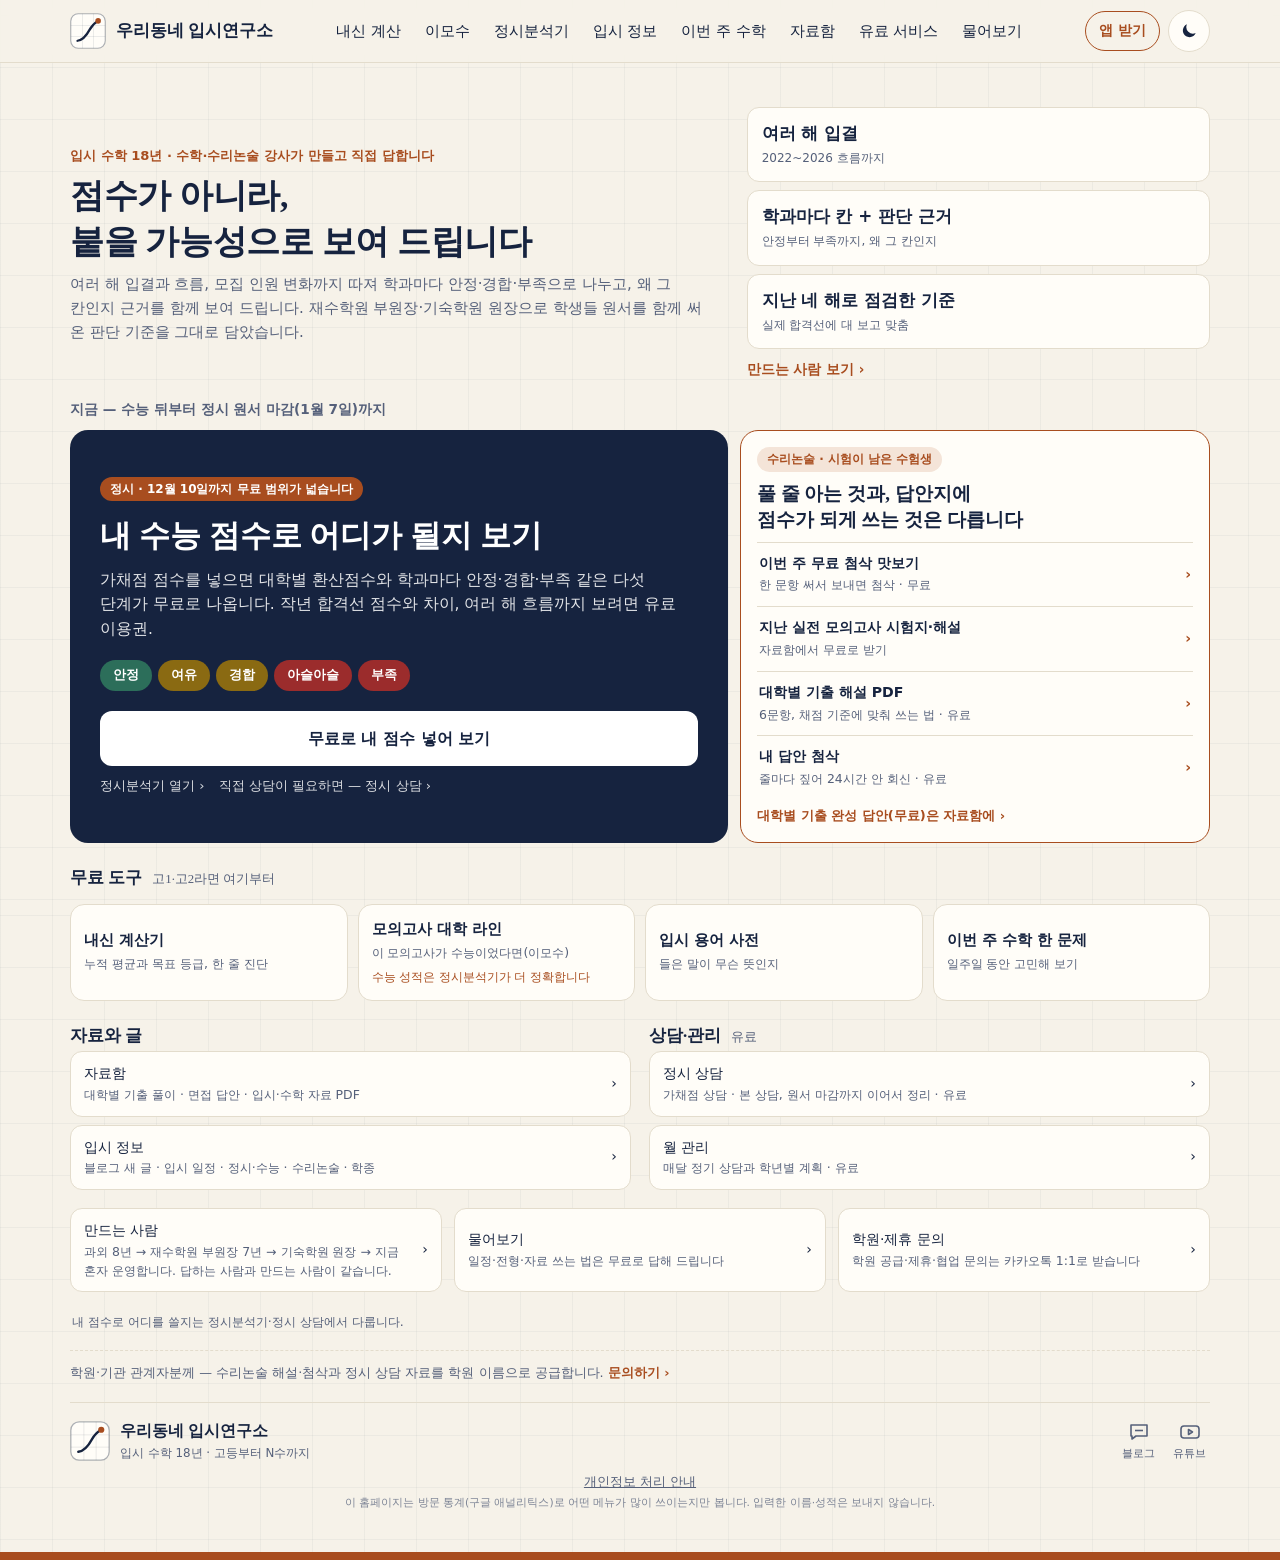
==== commit 9789600a: "홈페이지 첫 화면 개편: 새 현관(붙을 가능성), 학년 선택 끄기·플래너 숨김, 학원·제휴 문의 화면 Co-Authored-By: Claude Opus 5.5 <noreply@an" ====
--- a/index.html
+++ b/index.html
@@ -83,6 +83,73 @@
   #home-screen .paid .paid-grid,#paid-slot .paid-grid{grid-template-columns:repeat(4,minmax(0,1fr))}
   .sub-screen.wrap,#calculator-screen.wrap{max-width:880px}
 }
+
+/* ===== 2026-11-25 첫 화면(현관) 개편: 학년 선택·플래너 숨김, 새 첫 화면 ===== */
+#grade-btn,#grade-ov,[data-go="plan"]{display:none!important}
+#home-screen .home-inner>*:not(.pwa-bar):not(.ud):not(.hfoot){display:none!important}
+.ud{display:flex;flex-direction:column;gap:18px;padding-top:10px;word-break:keep-all}
+.ud a{color:inherit;text-decoration:none}
+.ud button{font:inherit;color:inherit;text-align:left;cursor:pointer}
+.ud .k{color:var(--accent);font-weight:700;font-size:.82rem}
+.ud h1{font-family:var(--f-title);font-size:1.5rem;line-height:1.35;margin:6px 0 8px;color:var(--navy)}
+.ud .face p{margin:0;color:var(--muted);line-height:1.6}
+.ud .proof{display:flex;gap:8px;margin-top:12px}
+.ud .proof div{flex:1;background:var(--surface);border:1px solid var(--line);border-radius:12px;padding:9px 10px}
+.ud .proof b{display:block;font-size:.88rem;color:var(--ink)}.ud .proof span{font-size:.75rem;color:var(--muted)}
+.ud .who{display:inline-block;margin-top:10px;font-size:.85rem;color:var(--accent);font-weight:700;background:none;border:0;padding:0}
+.ud .now-h{font-size:.85rem;font-weight:700;color:var(--muted);margin:0 0 -8px}
+.ud .now{display:flex;flex-direction:column;gap:12px}
+.ud .an{background:#16233F;color:#fff;border-radius:18px;padding:18px;display:flex;flex-direction:column}
+.ud .tag{align-self:flex-start;display:inline-block;font-size:.75rem;font-weight:700;border-radius:999px;padding:3px 10px;background:#A84D1F;color:#fff}
+.ud .an h2{font-family:var(--f-title);font-size:1.3rem;margin:9px 0 6px;line-height:1.35;color:#fff}
+.ud .an p{margin:0 0 12px;font-size:.88rem;color:rgba(255,255,255,.88);line-height:1.6}
+.ud .kans{display:flex;gap:6px;flex-wrap:wrap;margin:0 0 14px}
+.ud .kans span{font-size:.78rem;font-weight:700;border-radius:999px;padding:4px 11px;color:#fff;background:#8A6A12}
+.ud .kans .k1{background:#2C6E5A}.ud .kans .k5{background:#9B2C2C}
+.ud .big{display:block;text-align:center;background:#fff;color:#16233F!important;font-weight:700;border-radius:12px;padding:12px;font-size:.97rem}
+.ud .an .lk{display:flex;gap:14px;flex-wrap:wrap;margin-top:10px;font-size:.82rem}
+.ud .an .lk a,.ud .an .lk button{color:rgba(255,255,255,.85);background:none;border:0;padding:0}
+.ud .ns{background:var(--surface);border:1.5px solid var(--accent);border-radius:18px;padding:16px}
+.ud .ns .tag{background:var(--accent-soft);color:var(--accent)}
+.ud .ns h2{font-family:var(--f-title);font-size:1.18rem;margin:9px 0 8px;line-height:1.4;color:var(--navy)}
+.ud .row{display:flex;width:100%;justify-content:space-between;align-items:center;gap:10px;border:0;border-top:1px solid var(--line);background:none;padding:10px 2px;font-size:.88rem}
+.ud .row b{display:block;color:var(--ink)}.ud .row small{color:var(--muted);font-size:.78rem}.ud .row i{font-style:normal;color:var(--accent);font-weight:700}
+.ud .foot{display:block;margin-top:6px;font-size:.82rem;color:var(--accent);font-weight:700;background:none;border:0;padding:0}
+.ud .sec-h{display:flex;align-items:baseline;gap:10px;margin:4px 0 -6px}
+.ud .sec-h b{font-size:1.06rem;color:var(--ink)}.ud .sec-h span{font-size:.8rem;color:var(--muted)}
+.ud .grid{display:grid;grid-template-columns:1fr 1fr;gap:10px}
+.ud .card{background:var(--surface);border:1px solid var(--line);border-radius:14px;padding:13px}
+.ud .card b{display:block;font-size:.94rem;color:var(--ink)}.ud .card small{color:var(--muted);font-size:.78rem}
+.ud .card em{display:block;font-style:normal;font-size:.72rem;color:var(--accent);margin-top:5px}
+.ud .lst{display:flex;flex-direction:column;gap:8px}
+.ud .line{display:flex;width:100%;justify-content:space-between;align-items:center;background:var(--surface);border:1px solid var(--line);border-radius:12px;padding:11px 13px;font-size:.88rem;color:var(--ink)}
+.ud .line small{display:block;color:var(--muted);font-size:.78rem}
+.ud .small{font-size:.78rem;color:var(--muted);margin:2px 2px 0}
+.ud .b2b{font-size:.8rem;color:var(--muted);border-top:1px dashed var(--line);padding-top:12px;margin:0}
+.ud .b2b button{color:var(--accent);font-weight:700;background:none;border:0;padding:0}
+.ud .two,.ud .three{display:flex;flex-direction:column;gap:18px}.ud .three{gap:8px}
+@media (min-width:1080px){
+ .ud .face{display:grid;grid-template-columns:7fr 5fr;gap:28px;align-items:center}
+ .ud h1{font-size:2.1rem}.ud .proof{flex-direction:column;margin:0}.ud .proof div{padding:12px 14px}.ud .proof b{font-size:1.05rem}
+ .ud .now{display:grid;grid-template-columns:7fr 5fr;align-items:stretch}
+ .ud .now.solo{grid-template-columns:1fr}
+ .ud .an{padding:28px 30px;justify-content:center}.ud .an h2{font-size:1.95rem;margin:14px 0 10px}.ud .an p{font-size:.97rem;margin-bottom:18px}
+ .ud .kans{margin-bottom:20px}.ud .kans span{font-size:.84rem;padding:5px 13px}.ud .big{padding:15px;font-size:1.03rem}
+ .ud .grid{grid-template-columns:repeat(4,1fr)}
+ .ud .two{display:grid;grid-template-columns:1fr 1fr;gap:18px}
+ .ud .three{display:grid;grid-template-columns:repeat(3,1fr);gap:12px}
+}
+/* 학원·제휴 문의 화면 */
+.pt-box{background:var(--surface);border:1.5px solid var(--accent);border-radius:18px;padding:18px;margin-top:8px}
+.pt-box .pt-tag{display:inline-block;font-size:.75rem;font-weight:700;border-radius:999px;padding:3px 10px;background:var(--accent-soft);color:var(--accent);margin-bottom:8px}
+.pt-box h2{font-family:var(--f-title);font-size:1.25rem;margin:0 0 6px;color:var(--navy)}
+.pt-box p{margin:0 0 12px;font-size:.9rem;color:var(--muted)}
+.pt-tpl{background:var(--sunk);border:1px dashed var(--line);border-radius:12px;padding:12px 14px;font-size:.88rem;line-height:1.8;white-space:pre-line;color:var(--ink)}
+.pt-btns{display:flex;gap:8px;margin-top:12px}
+.pt-btns>*{flex:1;text-align:center;border-radius:12px;padding:12px;font-weight:700;font-size:.95rem;font-family:inherit;cursor:pointer;text-decoration:none}
+.pt-copy{background:none;border:1.5px solid var(--accent);color:var(--accent)}
+[data-theme="dark"] .ud .an{border:1px solid var(--line)}
+.pt-open{background:var(--navy);color:var(--bg)!important;border:0}
 </style>
 </head><body>
 <header class="site-h" id="site-h">
@@ -629,6 +696,65 @@
 <main class="home-screen" id="home-screen">
   <div class="home-inner">
     <div class="pwa-bar" id="pwa-bar" hidden></div>
+<div class="ud" id="ud-home">
+ <section class="face">
+  <div>
+   <small class="k">입시 수학 18년 · 수학·수리논술 강사가 만들고 직접 답합니다</small>
+   <h1>점수가 아니라,<br>붙을 가능성으로 보여 드립니다</h1>
+   <p>여러 해 입결과 흐름, 모집 인원 변화까지 따져 학과마다 안정·경합·부족으로 나누고, 왜 그 칸인지 근거를 함께 보여 드립니다. 재수학원 부원장·기숙학원 원장으로 학생들 원서를 함께 써 온 판단 기준을 그대로 담았습니다.</p>
+  </div>
+  <div>
+   <div class="proof"><div><b>여러 해 입결</b><span>2022~2026 흐름까지</span></div><div><b>학과마다 칸 + 판단 근거</b><span>안정부터 부족까지, 왜 그 칸인지</span></div><div><b>지난 네 해로 점검한 기준</b><span>실제 합격선에 대 보고 맞춤</span></div></div>
+   <button class="who" type="button" data-go="about">만드는 사람 보기 ›</button>
+  </div>
+ </section>
+ <p class="now-h">지금 — 수능 뒤부터 정시 원서 마감(1월 7일)까지</p>
+ <section class="now" id="ud-now">
+  <div class="an">
+   <span class="tag">정시 · 12월 10일까지 무료 범위가 넓습니다</span>
+   <h2>내 수능 점수로 어디가 될지 보기</h2>
+   <p>가채점 점수를 넣으면 대학별 환산점수와 학과마다 안정·경합·부족 같은 다섯 단계가 무료로 나옵니다. 작년 합격선 점수와 차이, 여러 해 흐름까지 보려면 유료 이용권.</p>
+   <div class="kans" aria-hidden="true"><span class="k1">안정</span><span>여유</span><span>경합</span><span class="k5">아슬아슬</span><span class="k5">부족</span></div>
+   <a class="big an-link" href="https://uridongne-jeongsi.pages.dev/">무료로 내 점수 넣어 보기</a>
+   <div class="lk"><a class="an-link" href="https://uridongne-jeongsi.pages.dev/">정시분석기 열기 ›</a><button type="button" data-go="jeongsi">직접 상담이 필요하면 — 정시 상담 ›</button></div>
+  </div>
+  <div class="ns" id="ud-ns">
+   <span class="tag">수리논술 · 시험이 남은 수험생</span>
+   <h2>풀 줄 아는 것과, 답안지에 점수가 되게 쓰는 것은 다릅니다</h2>
+   <a class="row" href="https://uridongne-ipsi.co.kr/try/"><span><b>이번 주 무료 첨삭 맛보기</b><small>한 문항 써서 보내면 첨삭 · 무료</small></span><i>›</i></a>
+   <a class="row" id="ud-mock" href="https://open.kakao.com/o/pTP7qoVi"><span><b>제3회 실전 모의고사 · 12/2(수) 18시</b><small>시험지·해설 무료 · 첨삭 + 모범 답안 유료</small></span><i>›</i></a>
+   <button class="row" type="button" data-go="shop"><span><b>대학별 기출 해설 PDF</b><small>6문항, 채점 기준에 맞춰 쓰는 법 · 유료</small></span><i>›</i></button>
+   <button class="row" type="button" data-go="ck"><span><b>내 답안 첨삭</b><small>줄마다 짚어 24시간 안 회신 · 유료</small></span><i>›</i></button>
+   <button class="foot" type="button" data-go="jaryo">대학별 기출 완성 답안(무료)은 자료함에 ›</button>
+  </div>
+ </section>
+ <div class="sec-h"><b>무료 도구</b><span>고1·고2라면 여기부터</span></div>
+ <section class="grid">
+  <button class="card" type="button" data-go="calc"><b>내신 계산기</b><small>누적 평균과 목표 등급, 한 줄 진단</small></button>
+  <button class="card" type="button" data-go="imosu"><b>모의고사 대학 라인</b><small>이 모의고사가 수능이었다면(이모수)</small><em>수능 성적은 정시분석기가 더 정확합니다</em></button>
+  <button class="card" type="button" data-go="terms"><b>입시 용어 사전</b><small>들은 말이 무슨 뜻인지</small></button>
+  <button class="card" type="button" data-go="math"><b>이번 주 수학 한 문제</b><small>일주일 동안 고민해 보기</small></button>
+ </section>
+ <div class="two">
+  <section class="lst">
+   <div class="sec-h"><b>자료와 글</b></div>
+   <button class="line" type="button" data-go="jaryo"><span>자료함<small>대학별 기출 풀이 · 면접 답안 · 입시·수학 자료 PDF</small></span>›</button>
+   <button class="line" type="button" data-go="info"><span>입시 정보<small>블로그 새 글 · 입시 일정 · 정시·수능 · 수리논술 · 학종</small></span>›</button>
+  </section>
+  <section class="lst">
+   <div class="sec-h"><b>상담·관리</b><span>유료</span></div>
+   <button class="line" type="button" data-go="jeongsi"><span>정시 상담<small>가채점 상담 · 본 상담, 원서 마감까지 이어서 정리 · 유료</small></span>›</button>
+   <button class="line" type="button" data-go="mg"><span>월 관리<small>매달 정기 상담과 학년별 계획 · 유료</small></span>›</button>
+  </section>
+ </div>
+ <div class="three">
+  <button class="line" type="button" data-go="about"><span>만드는 사람<small>과외 8년 → 재수학원 부원장 7년 → 기숙학원 원장 → 지금 혼자 운영합니다. 답하는 사람과 만드는 사람이 같습니다.</small></span>›</button>
+  <button class="line" type="button" data-go="ask"><span>물어보기<small>일정·전형·자료 쓰는 법은 무료로 답해 드립니다</small></span>›</button>
+  <button class="line" type="button" data-go="partner"><span>학원·제휴 문의<small>학원 공급·제휴·협업 문의는 카카오톡 1:1로 받습니다</small></span>›</button>
+ </div>
+ <p class="small">내 점수로 어디를 쓸지는 정시분석기·정시 상담에서 다룹니다.</p>
+ <p class="b2b">학원·기관 관계자분께 — 수리논술 해설·첨삭과 정시 상담 자료를 학원 이름으로 공급합니다. <button type="button" data-go="partner">문의하기 ›</button></p>
+</div>
     <div class="home-top">
       <div class="home-brand"><svg class="mark" viewBox="0 0 96 96" fill="none" aria-hidden="true"><rect class="frame" x="2" y="2" width="92" height="92" rx="20" stroke-width="3"/><path class="gl" d="M33.33 2V94M62.67 2V94M2 33.33H94M2 62.67H94" stroke-width="1.5"/><path class="cv" d="M20 74C34 72 44 60 52 45C59 32 68 25 75 21" stroke-width="6" stroke-linecap="round"/><circle class="dot" cx="75" cy="21" r="7.4"/></svg><span>우리동네 입시연구소</span></div>
       <div class="home-tools"><button class="grade-btn" id="grade-btn" type="button" aria-label="학년 바꾸기"><span id="grade-lab">학년</span> ▾</button>
@@ -1132,6 +1258,20 @@
  </div>
  <iframe class="an-frame" id="an-frame" title="정시분석기" data-src="https://uridongne-jeongsi.pages.dev/" loading="lazy"></iframe>
 </div>
+<div class="wrap sub-screen" id="partner-screen" hidden>
+ <button class="btn calculator-home" type="button" data-back>← 처음 화면</button>
+ <h1 class="sub-title">학원·제휴 문의</h1>
+ <p class="pd-desc">학원 공급, 제휴·협업 문의는 카카오톡 1:1로 받습니다.</p>
+ <div class="pt-box">
+  <span class="pt-tag">문의</span>
+  <h2>카카오톡 1:1로 문의하기</h2>
+  <p>아래 내용을 함께 보내 주시면 빠르게 답을 드릴 수 있습니다.</p>
+  <div class="pt-tpl" id="pt-tpl">소속(학원·기관 이름) :
+문의 내용 :
+연락받으실 방법 :</div>
+  <div class="pt-btns"><button class="pt-copy" type="button" id="pt-copy">내용 틀 복사</button><a class="pt-open" href="https://open.kakao.com/o/sMOPxKTi">카카오톡 1:1 열기</a></div>
+ </div>
+</div>
 <div class="wrap sub-screen" id="paid-screen" hidden>
  <button class="btn calculator-home site-home-btn" type="button">← 홈으로</button>
  <h1 class="pd-title">유료 서비스</h1>
@@ -1288,7 +1428,7 @@
  themeToggles.forEach(b=>b.addEventListener("click",()=>applyTheme(document.documentElement.dataset.theme==="dark"?"light":"dark",true)));
  applyTheme(activeTheme,false);
 /* 1.7: 화면 이동을 주소 #으로 — 휴대폰 뒤로가기가 이전 화면으로 돌아가게 함 */
-const SCREENS={"":"home-screen",calc:"calculator-screen",info:"info-screen",about:"about-screen",diag:"diag-screen",jaryo:"jaryo-screen",shop:"shop-screen",jeongsi:"jeongsi-screen",jsga:"jsga-screen",jsbon:"jsbon-screen",jsapply:"jsapply-screen",ck:"ck-screen",season:"season-screen",mg:"mg-screen",ask:"ask-screen",imosu:"imosu-screen",me:"me-screen",plan:"plan-screen",planday:"planday-screen",math:"math-screen",terms:"terms-screen",analyzer:"analyzer-screen",paid:"paid-screen"};
+const SCREENS={"":"home-screen",calc:"calculator-screen",info:"info-screen",about:"about-screen",diag:"diag-screen",jaryo:"jaryo-screen",shop:"shop-screen",jeongsi:"jeongsi-screen",jsga:"jsga-screen",jsbon:"jsbon-screen",jsapply:"jsapply-screen",ck:"ck-screen",season:"season-screen",mg:"mg-screen",ask:"ask-screen",imosu:"imosu-screen",me:"me-screen",plan:"plan-screen",planday:"planday-screen",math:"math-screen",terms:"terms-screen",analyzer:"analyzer-screen",paid:"paid-screen",partner:"partner-screen"};
 function showScreen(){const k=location.hash.replace(/^#/,"");const id=SCREENS[k]||"home-screen";if(id==="jaryo-screen")loadJaryo();if(id==="shop-screen")loadShop();if(id==="info-screen")blSeen();if(id==="ask-screen")loadLinks();
   Object.values(SCREENS).forEach(x=>{$(x).hidden=(x!==id);});if(typeof nOnScreen==="function")nOnScreen();
   $("img-ov").hidden=true;$("zv").hidden=true;window.scrollTo(0,0);if(typeof v114Screen==="function")v114Screen(k);}
@@ -1959,7 +2099,7 @@
 $("grade-ok").addEventListener("click",()=>gradeSave(gPick));
 $("grade-skip").addEventListener("click",()=>gradeSave(gradeNow()));
 $("grade-btn").addEventListener("click",()=>gradeOpen(gradeNow()));
-(function(){const r=gradeRec();
+(function(){return;/* 2026-11-25 학년 선택을 쓰지 않음 */const r=gradeRec();
   if(!r){gradeOpen("");return;}                                   // 처음(기존 이용자 포함)
   if(!GRADES.includes(r.g)&&/중/.test(String(r.g||""))){gradeOpen("고1");return;}   // 혹시 중학생으로 저장된 경우
   if((r.ay||0)<acadYear())gradeOpen(r.g?bump(r.g):"");})();     // 새 학년도(3월) 첫 실행
@@ -2175,6 +2315,19 @@
 })();
 </script>
 
+<script>
+/* 2026-11-25 첫 화면: 학원·제휴 문의 틀 복사, 수리논술 칸 날짜에 따라 바꿈 */
+(function(){
+  const c=document.getElementById("pt-copy");
+  if(c)c.addEventListener("click",async()=>{const t=document.getElementById("pt-tpl").textContent;try{await navigator.clipboard.writeText(t);c.textContent="복사됨 · 1:1 대화방에 붙여 넣기";}catch(e){prompt("내용을 길게 눌러 복사하세요",t);}});
+  const now=Date.now(),KST=d=>Date.parse(d+"+09:00");
+  const m=document.getElementById("ud-mock");
+  if(m&&now>=KST("2026-12-03T00:00:00")){m.removeAttribute("href");m.setAttribute("role","button");m.dataset.go="jaryo";
+    m.querySelector("b").textContent="지난 실전 모의고사 시험지·해설";m.querySelector("small").textContent="자료함에서 무료로 받기";}
+  const ns=document.getElementById("ud-ns");
+  if(ns&&now>=KST("2026-12-07T00:00:00")){ns.hidden=true;ns.style.display="none";document.getElementById("ud-now").classList.add("solo");}
+})();
+</script>
 <script id="site-js">
 (function(){
   const $=id=>document.getElementById(id);
@@ -2198,7 +2351,7 @@
   const paid=inner.querySelector(".paid");
   if(paid)$("paid-slot").appendChild(paid.cloneNode(true));
   // PC 두 칸 배치(넓을 때만 옮기고, 좁아지면 원래 자리로)
-  const ORDER=[".wk-h","#wk-duo",".me-row",".hinfo",".home-ask",'button[data-go="jaryo"]','button[data-go="about"]'];
+  const ORDER=[".wk-h","#wk-duo",".me-row",".hinfo",".home-ask",'.home-card[data-go="jaryo"]','.home-card[data-go="about"]'];
   const AREA={".wk-h":"wkh","#wk-duo":"wk",".me-row":"me",".hinfo":"info"};
   const marks=new Map();
   ORDER.forEach(q=>{const el=inner.querySelector(q);if(el){const m=document.createComment("site:"+q);el.parentNode.insertBefore(m,el);marks.set(q,{el,m});}});
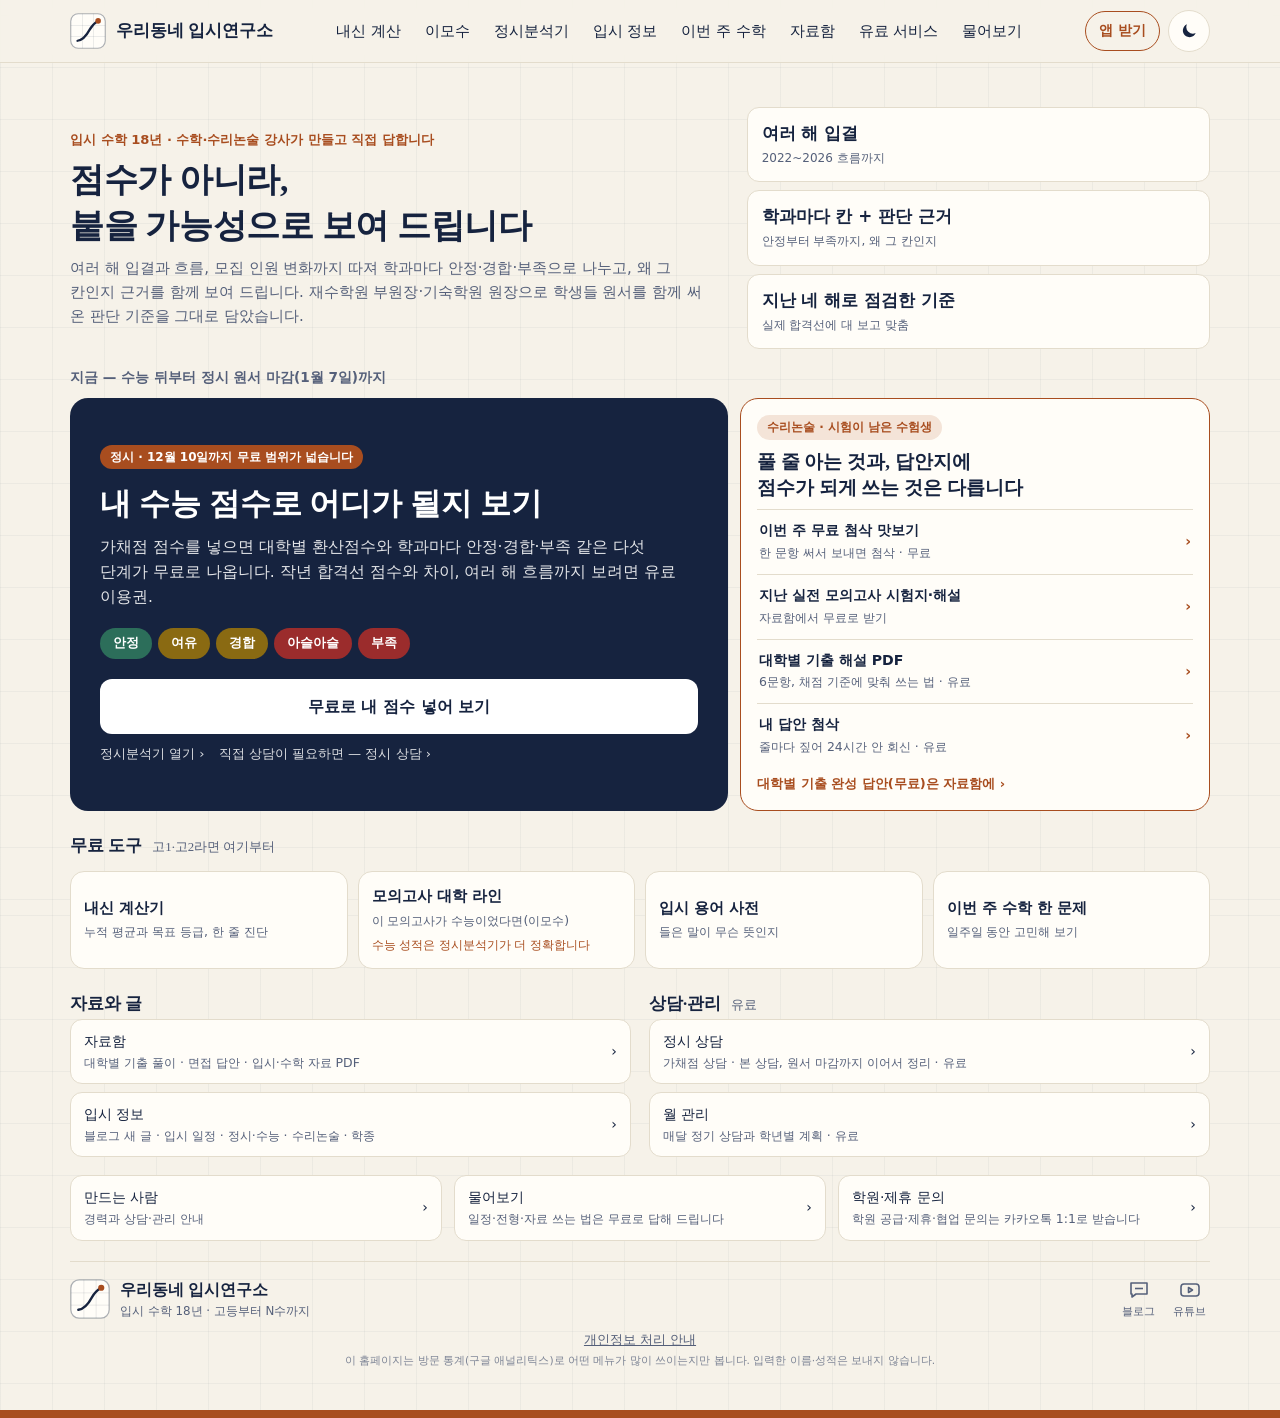
==== commit 40265315: "홈페이지 첫 화면 v6: 만드는 사람 보기·아래 두 줄 빼고 만드는 사람 칸 한 줄로 Co-Authored-By: Claude Opus 5.5 <noreply@anthropic.c" ====
--- a/index.html
+++ b/index.html
@@ -705,7 +705,6 @@
   </div>
   <div>
    <div class="proof"><div><b>여러 해 입결</b><span>2022~2026 흐름까지</span></div><div><b>학과마다 칸 + 판단 근거</b><span>안정부터 부족까지, 왜 그 칸인지</span></div><div><b>지난 네 해로 점검한 기준</b><span>실제 합격선에 대 보고 맞춤</span></div></div>
-   <button class="who" type="button" data-go="about">만드는 사람 보기 ›</button>
   </div>
  </section>
  <p class="now-h">지금 — 수능 뒤부터 정시 원서 마감(1월 7일)까지</p>
@@ -748,12 +747,10 @@
   </section>
  </div>
  <div class="three">
-  <button class="line" type="button" data-go="about"><span>만드는 사람<small>과외 8년 → 재수학원 부원장 7년 → 기숙학원 원장 → 지금 혼자 운영합니다. 답하는 사람과 만드는 사람이 같습니다.</small></span>›</button>
+  <button class="line" type="button" data-go="about"><span>만드는 사람<small>경력과 상담·관리 안내</small></span>›</button>
   <button class="line" type="button" data-go="ask"><span>물어보기<small>일정·전형·자료 쓰는 법은 무료로 답해 드립니다</small></span>›</button>
   <button class="line" type="button" data-go="partner"><span>학원·제휴 문의<small>학원 공급·제휴·협업 문의는 카카오톡 1:1로 받습니다</small></span>›</button>
  </div>
- <p class="small">내 점수로 어디를 쓸지는 정시분석기·정시 상담에서 다룹니다.</p>
- <p class="b2b">학원·기관 관계자분께 — 수리논술 해설·첨삭과 정시 상담 자료를 학원 이름으로 공급합니다. <button type="button" data-go="partner">문의하기 ›</button></p>
 </div>
     <div class="home-top">
       <div class="home-brand"><svg class="mark" viewBox="0 0 96 96" fill="none" aria-hidden="true"><rect class="frame" x="2" y="2" width="92" height="92" rx="20" stroke-width="3"/><path class="gl" d="M33.33 2V94M62.67 2V94M2 33.33H94M2 62.67H94" stroke-width="1.5"/><path class="cv" d="M20 74C34 72 44 60 52 45C59 32 68 25 75 21" stroke-width="6" stroke-linecap="round"/><circle class="dot" cx="75" cy="21" r="7.4"/></svg><span>우리동네 입시연구소</span></div>
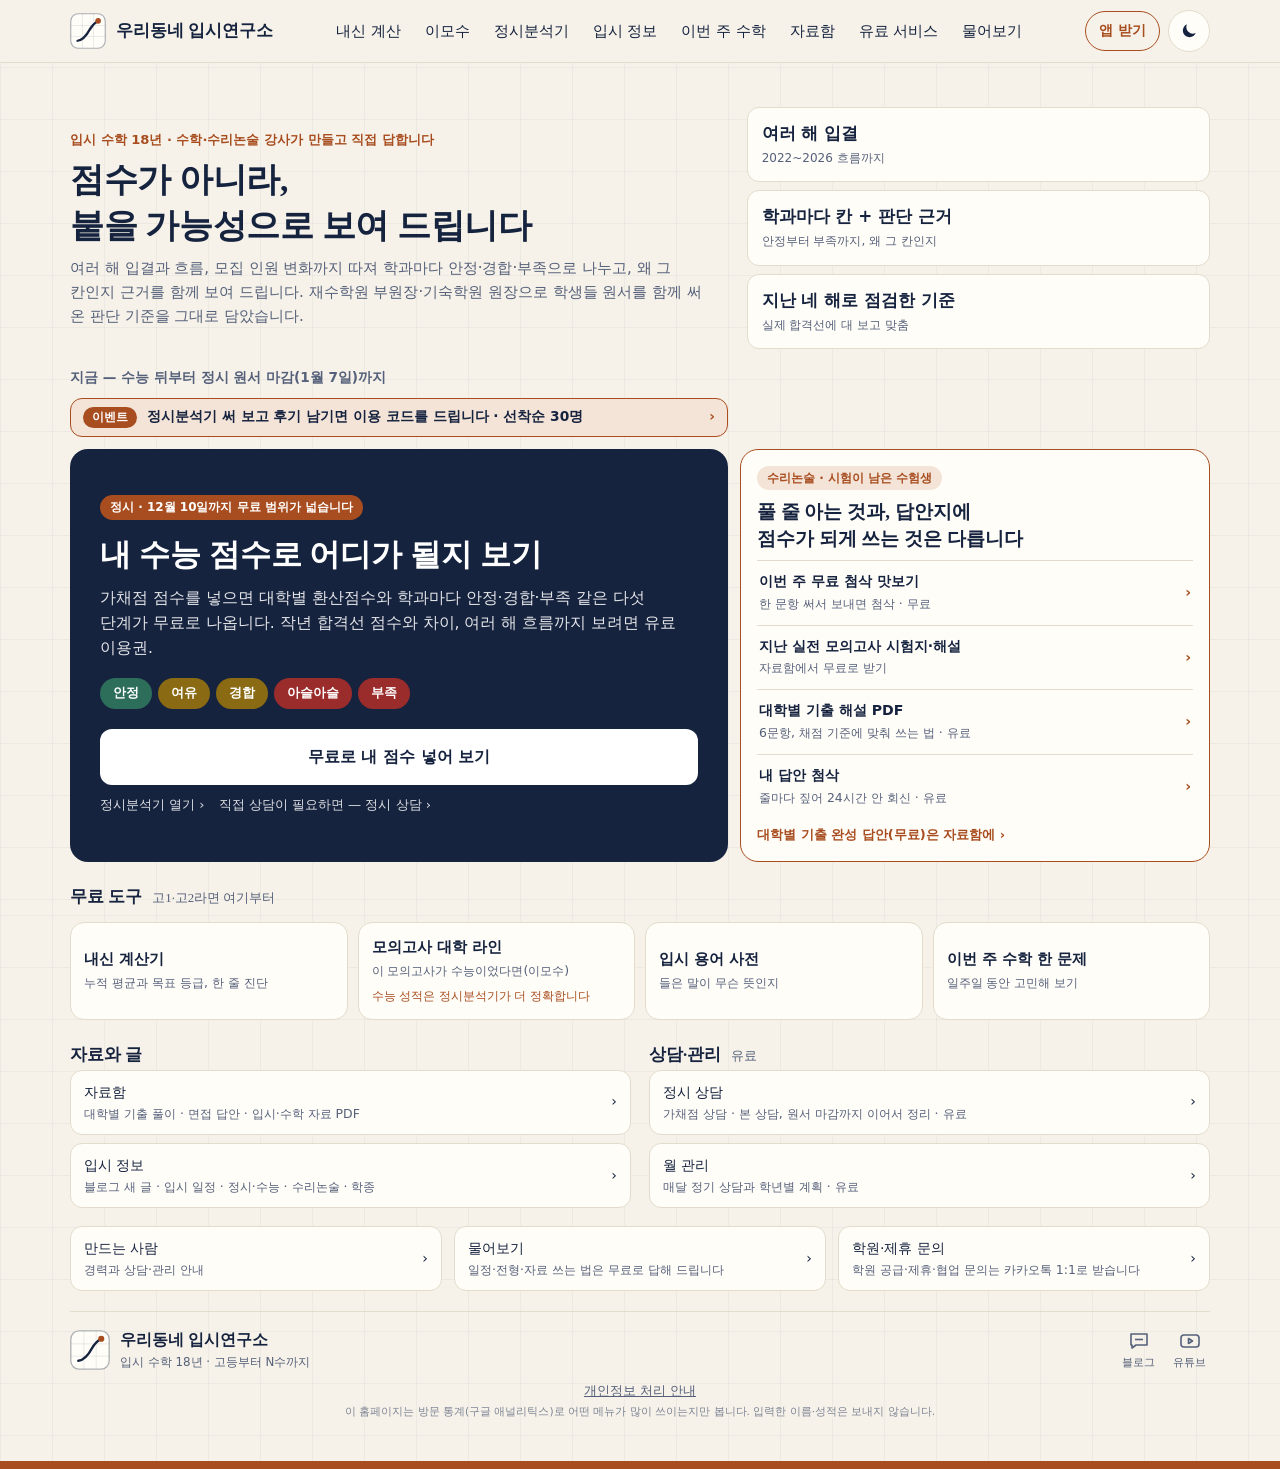
==== commit 07a4ec50: "홈페이지 첫 화면: 정시분석기 후기 이벤트 띠(선착순 30명, 블로그 이벤트 글로) Co-Authored-By: Claude Opus 5.5 <noreply@anthropic.co" ====
--- a/index.html
+++ b/index.html
@@ -1,4 +1,4 @@
-<!doctype html><html><head><script>if(location.hostname==="uridongne-ipsi.co.kr"){var g=document.createElement("script");g.async=true;g.src="https://www.googletagmanager.com/gtag/js?id=G-SG586MWQHP";document.head.appendChild(g);}window.dataLayer=window.dataLayer||[];function gtag(){dataLayer.push(arguments);}gtag("js",new Date());gtag("config","G-SG586MWQHP");</script><link rel="canonical" href="https://uridongne-ipsi.co.kr/"><meta name="naver-site-verification" content="edb2ae7f2415ef2b58a89a210865f5e01ffe690c"><meta name="description" content="내신 계산, 모의고사 대학 라인(이모수), 정시분석기, 입시 정보와 자료함 — 우리동네 입시연구소"><meta property="og:type" content="website"><meta property="og:site_name" content="우리동네 입시연구소"><meta property="og:title" content="우리동네 입시연구소"><meta property="og:description" content="내신 계산, 모의고사 대학 라인(이모수), 정시분석기, 입시 정보와 자료함 — 우리동네 입시연구소"><meta property="og:url" content="https://uridongne-ipsi.co.kr/"><meta property="og:image" content="https://uridongne-ipsi.co.kr/webapp/icon-512.png"><meta charset=utf8><meta name=viewport content="width=device-width,initial-scale=1,maximum-scale=1,viewport-fit=cover"><meta name="apple-mobile-web-app-capable" content="yes"><meta name="mobile-web-app-capable" content="yes"><meta name="apple-mobile-web-app-status-bar-style" content="default"><meta name="apple-mobile-web-app-title" content="입시연구소"><meta name="theme-color" content="#F6F2E9"><meta name="format-detection" content="telephone=no"><link rel="manifest" href="https://uridongne-ipsi.co.kr/webapp/manifest.webmanifest"><link rel="apple-touch-icon" href="https://uridongne-ipsi.co.kr/webapp/icon-180.png"><link rel="icon" type="image/png" href="https://uridongne-ipsi.co.kr/webapp/icon-192.png"><style>:root{color-scheme:light;box-sizing:border-box;padding-top:env(safe-area-inset-top,0px);padding-bottom:env(safe-area-inset-bottom,0px)}html{scroll-padding-top:env(safe-area-inset-top,0px)}body{margin:0;padding:0;font:14px -apple-system,BlinkMacSystemFont,sans-serif;background:#faf9f5;color:#141413}img{max-width:100%}[hidden]:not([hidden=until-found i]){display:none!important}.pg{display:contents}.note b.hl,.why b.hl{color:var(--accent)}.shot.pg-miss{display:none}
+<!doctype html><html><head><script>if(location.hostname==="uridongne-ipsi.co.kr"){var g=document.createElement("script");g.async=true;g.src="https://www.googletagmanager.com/gtag/js?id=G-SG586MWQHP";document.head.appendChild(g);}window.dataLayer=window.dataLayer||[];function gtag(){dataLayer.push(arguments);}gtag("js",new Date());gtag("config","G-SG586MWQHP");</script><link rel="canonical" href="https://uridongne-ipsi.co.kr/"><meta name="naver-site-verification" content="edb2ae7f2415ef2b58a89a210865f5e01ffe690c"><meta name="description" content="내 성적으로 목표 등급과 대학 라인을 확인하고, 수리논술 기출 답안·면접 자료·매주 입시 일정을 볼 수 있습니다. 입시 수학 18년 현장 경험으로 자료부터 첨삭·상담까지 직접 만들고 답합니다."><meta property="og:type" content="website"><meta property="og:site_name" content="우리동네 입시연구소"><meta property="og:title" content="우리동네 입시연구소 | 입시 수학 18년, 현장의 경험"><meta property="og:description" content="내 성적으로 목표 등급과 대학 라인을 확인하고, 수리논술 기출 답안·면접 자료·매주 입시 일정을 볼 수 있습니다. 입시 수학 18년 현장 경험으로 자료부터 첨삭·상담까지 직접 만들고 답합니다."><meta property="og:url" content="https://uridongne-ipsi.co.kr/"><meta property="og:image" content="https://uridongne-ipsi.co.kr/widget/og_brand2.png"><meta property="og:image:width" content="1200"><meta property="og:image:height" content="630"><meta name="twitter:card" content="summary_large_image"><meta charset=utf8><meta name=viewport content="width=device-width,initial-scale=1,maximum-scale=1,viewport-fit=cover"><meta name="apple-mobile-web-app-capable" content="yes"><meta name="mobile-web-app-capable" content="yes"><meta name="apple-mobile-web-app-status-bar-style" content="default"><meta name="apple-mobile-web-app-title" content="입시연구소"><meta name="theme-color" content="#F6F2E9"><meta name="format-detection" content="telephone=no"><link rel="manifest" href="https://uridongne-ipsi.co.kr/webapp/manifest.webmanifest"><link rel="apple-touch-icon" href="https://uridongne-ipsi.co.kr/webapp/icon-180.png"><link rel="icon" type="image/png" href="https://uridongne-ipsi.co.kr/webapp/icon-192.png"><style>:root{color-scheme:light;box-sizing:border-box;padding-top:env(safe-area-inset-top,0px);padding-bottom:env(safe-area-inset-bottom,0px)}html{scroll-padding-top:env(safe-area-inset-top,0px)}body{margin:0;padding:0;font:14px -apple-system,BlinkMacSystemFont,sans-serif;background:#faf9f5;color:#141413}img{max-width:100%}[hidden]:not([hidden=until-found i]){display:none!important}.pg{display:contents}.note b.hl,.why b.hl{color:var(--accent)}.shot.pg-miss{display:none}
 
 .home-ask{display:flex;align-items:center;gap:10px;width:100%;margin-top:10px;padding:10px 14px;border:1.5px solid var(--accent);border-radius:14px;background:var(--surface);color:inherit;font:inherit;text-align:left;cursor:pointer}
 .home-ask-copy{display:grid;gap:2px;flex:1;min-width:0}.home-ask-copy b{font-family:var(--f-title);font-size:.98rem;color:var(--navy)}.home-ask-copy small{font-size:.76rem;color:var(--muted)}
@@ -150,6 +150,16 @@
 .pt-copy{background:none;border:1.5px solid var(--accent);color:var(--accent)}
 [data-theme="dark"] .ud .an{border:1px solid var(--line)}
 .pt-open{background:var(--navy);color:var(--bg)!important;border:0}
+
+/* 2026-11-27 정시분석기 후기 이벤트 띠 */
+.ud .rev{display:flex;align-items:center;gap:10px;background:var(--accent-soft);border:1px solid var(--accent);border-radius:12px;padding:8px 12px;margin:0 0 -6px;font-size:.86rem;line-height:1.45;color:var(--ink)}
+.ud .rev .rv-t{flex:none;font-size:.72rem;font-weight:700;border-radius:999px;padding:2px 9px;background:var(--accent);color:#fff}
+.ud .rev .rv-m{flex:1;font-weight:700}
+.ud .rev i{flex:none;font-style:normal;color:var(--accent);font-weight:700}
+.ud .rev.done{background:var(--surface);border-color:var(--line);color:var(--muted)}
+.ud .rev.done .rv-t{background:var(--muted)}.ud .rev.done .rv-m{font-weight:400}.ud .rev.done i{color:var(--muted)}
+[data-theme="dark"] .ud .rev .rv-t{color:#1a1410}
+@media (min-width:1080px){.ud .rev{width:calc((100% - 12px)*7/12);box-sizing:border-box}.ud .rev:has(+ .now.solo){width:auto}}
 </style>
 </head><body>
 <header class="site-h" id="site-h">
@@ -168,7 +178,7 @@
  </nav>
 </header>
 
-<title>우리동네 입시연구소</title>
+<title>우리동네 입시연구소 | 입시 수학 18년, 현장의 경험</title>
 
 <style>
 /* Layout: 브랜드 줄 → 누적 요약 → 목표 역산 → 학기 입력표 → 학기별 평균 → 브랜드 하단. 우리동네 입시연구소 규격(네이비·클레이·아이보리, 모눈 배경, Gowun Batang 제목) */
@@ -708,6 +718,7 @@
   </div>
  </section>
  <p class="now-h">지금 — 수능 뒤부터 정시 원서 마감(1월 7일)까지</p>
+ <a class="rev" id="ud-rev" href="https://blog.naver.com/kwon_th/224494755664" target="_blank" rel="noopener"><span class="rv-t">이벤트</span><span class="rv-m">정시분석기 써 보고 후기 남기면 이용 코드를 드립니다 · 선착순 30명</span><i>›</i></a>
  <section class="now" id="ud-now">
   <div class="an">
    <span class="tag">정시 · 12월 10일까지 무료 범위가 넓습니다</span>
@@ -2371,16 +2382,20 @@
   function mark(){
     const k=location.hash.replace(/^#/,"");
     document.querySelectorAll(".sn-i").forEach(a=>{const g=(a.dataset.sn||"").split(" ");a.classList.toggle("on",k===""?a.dataset.sn==="":g.includes(k));});
-    if(k==="analyzer"){location.replace(AN_URL+"?theme="+eff());return;}  // 예전 주소(#analyzer)로 들어온 경우만. 메뉴·큰 칸은 실제 링크(.an-link)
+    if(k==="analyzer"){location.replace(AN_URL+"?theme="+eff()+RFQ);return;}  // 예전 주소(#analyzer)로 들어온 경우만. 메뉴·큰 칸은 실제 링크(.an-link)
     drawer.hidden=true;mb.setAttribute("aria-expanded","false");
   }
   window.addEventListener("hashchange",mark);
   const AN_URL="https://uridongne-jeongsi.pages.dev/";
+  // 2026-11-27 유입 표시(사용자 결정): 주소의 ?ref=(없으면 utm_source — 인스타가 붙이는 ig는 insta)를 30일 기억(마지막에 온 곳), 하루 한 번 방문을 정시분석기 서버에 알리고(관리 페이지 「들어온 곳」), 분석기 링크에 붙여 넘김
+  const RF=(()=>{try{const q=new URLSearchParams(location.search);let r=q.get("ref")||q.get("utm_source")||"";if(/^(ig|instagram)$/i.test(r))r="insta";r=r.toLowerCase().replace(/[^a-z0-9_\-가-힣]/g,"").slice(0,30);if(r)localStorage.setItem("ud_ref",JSON.stringify({r,t:Date.now()}));const o=JSON.parse(localStorage.getItem("ud_ref")||"null");return o&&Date.now()-o.t<30*864e5?o.r:"";}catch(_){return"";}})();
+  const RFQ=RF?"&ref="+encodeURIComponent(RF):"";
+  try{const d=new Date(Date.now()+9*36e5).toISOString().slice(0,10)+"|"+RF;if(localStorage.getItem("ud_ref_day")!==d){localStorage.setItem("ud_ref_day",d);navigator.sendBeacon(AN_URL+"api/ref",new Blob([JSON.stringify({rf:RF,kind:"home"})],{type:"text/plain"}));}}catch(_){}
   // 2026-11-22: 정시분석기 화면을 홈페이지와 한 몸처럼 — 홈페이지 밝기를 분석기에도 알림
   function eff(){const t=document.documentElement.dataset.theme;return t==="dark"||t==="light"?t:(matchMedia("(prefers-color-scheme: dark)").matches?"dark":"light");}
   function tell(){const f=$("an-frame");if(f&&f.src&&f.contentWindow)f.contentWindow.postMessage({type:"ud-theme",theme:eff()},"*");}
   // 실제 링크에 지금 밝기를 붙여 둠(분석기가 같은 밝기로 열리게)
-  function anHref(){document.querySelectorAll("a.an-link").forEach(a=>{a.href=AN_URL+"?theme="+eff();});}
+  function anHref(){document.querySelectorAll("a.an-link").forEach(a=>{a.href=AN_URL+"?theme="+eff()+RFQ;});}
   anHref();new MutationObserver(anHref).observe(document.documentElement,{attributes:true,attributeFilter:["data-theme"]});
   matchMedia("(prefers-color-scheme: dark)").addEventListener("change",anHref);
   new MutationObserver(tell).observe(document.documentElement,{attributes:true,attributeFilter:["data-theme"]});
